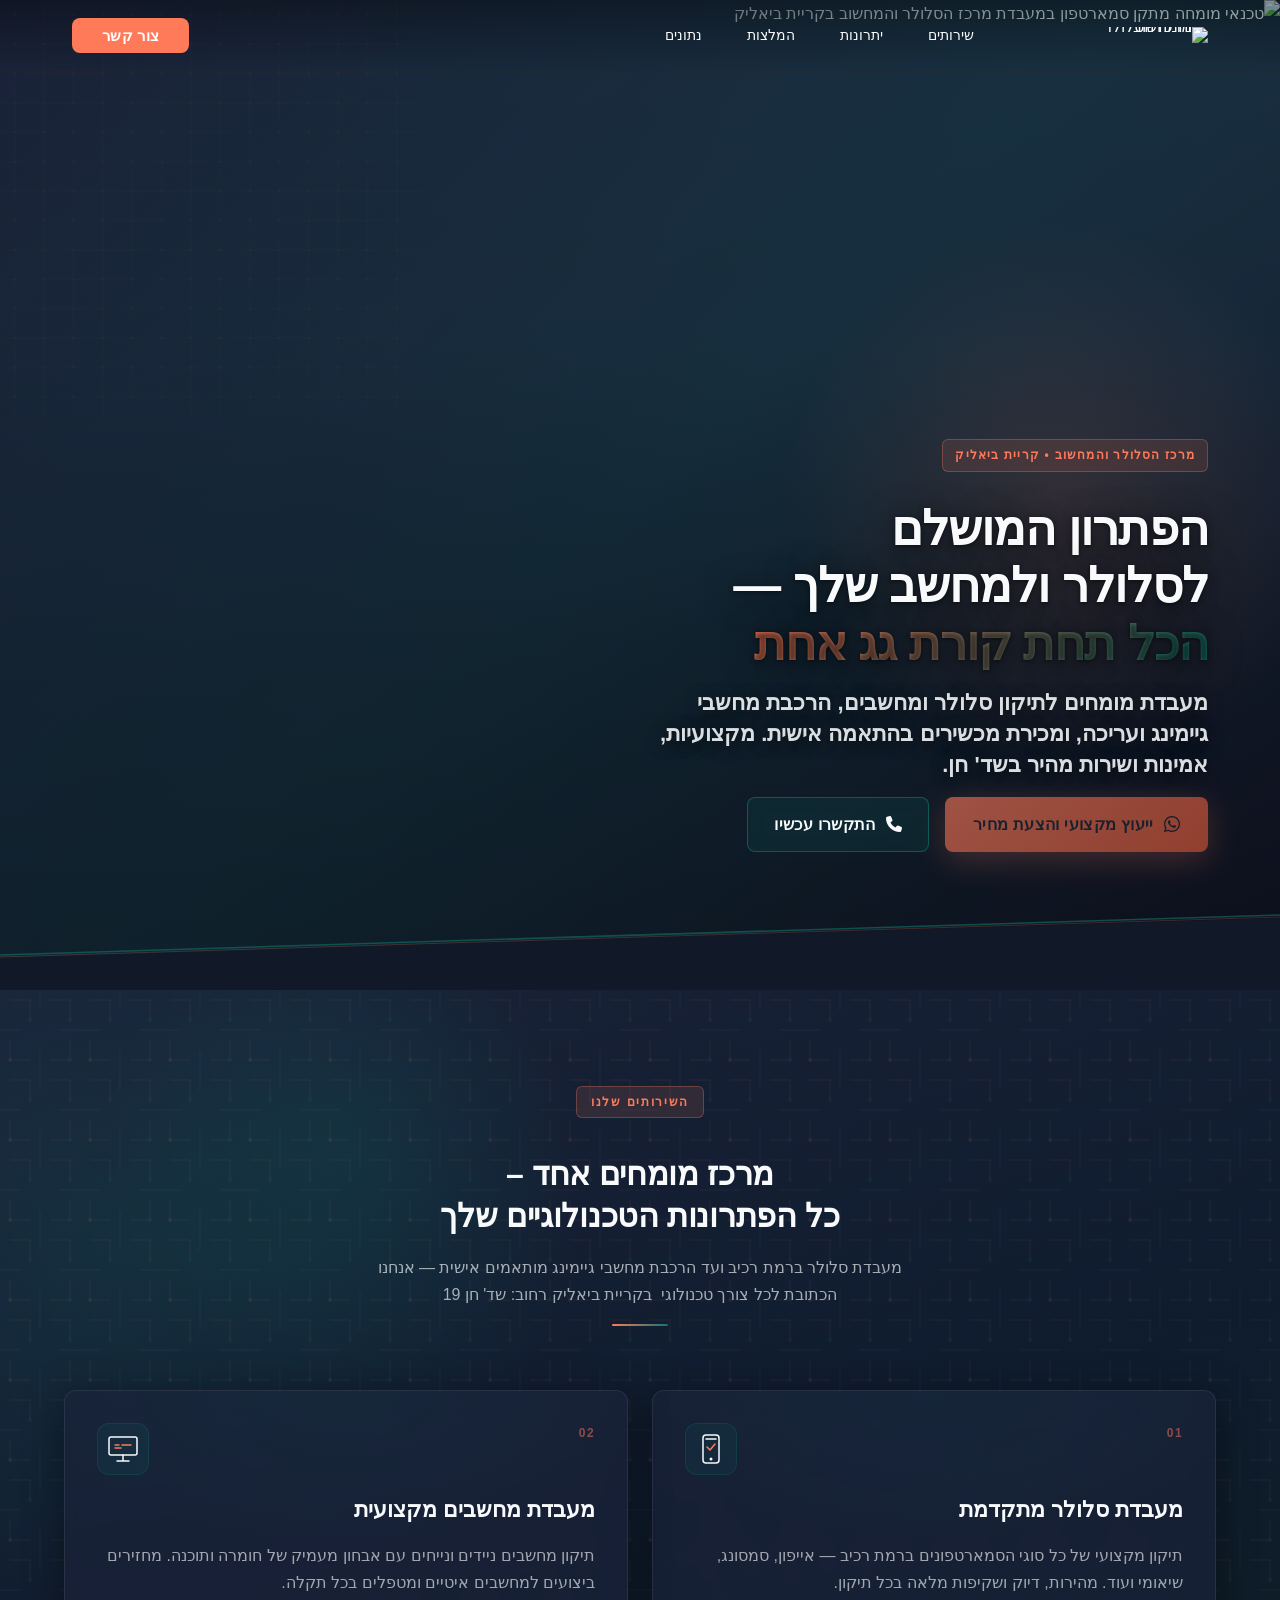
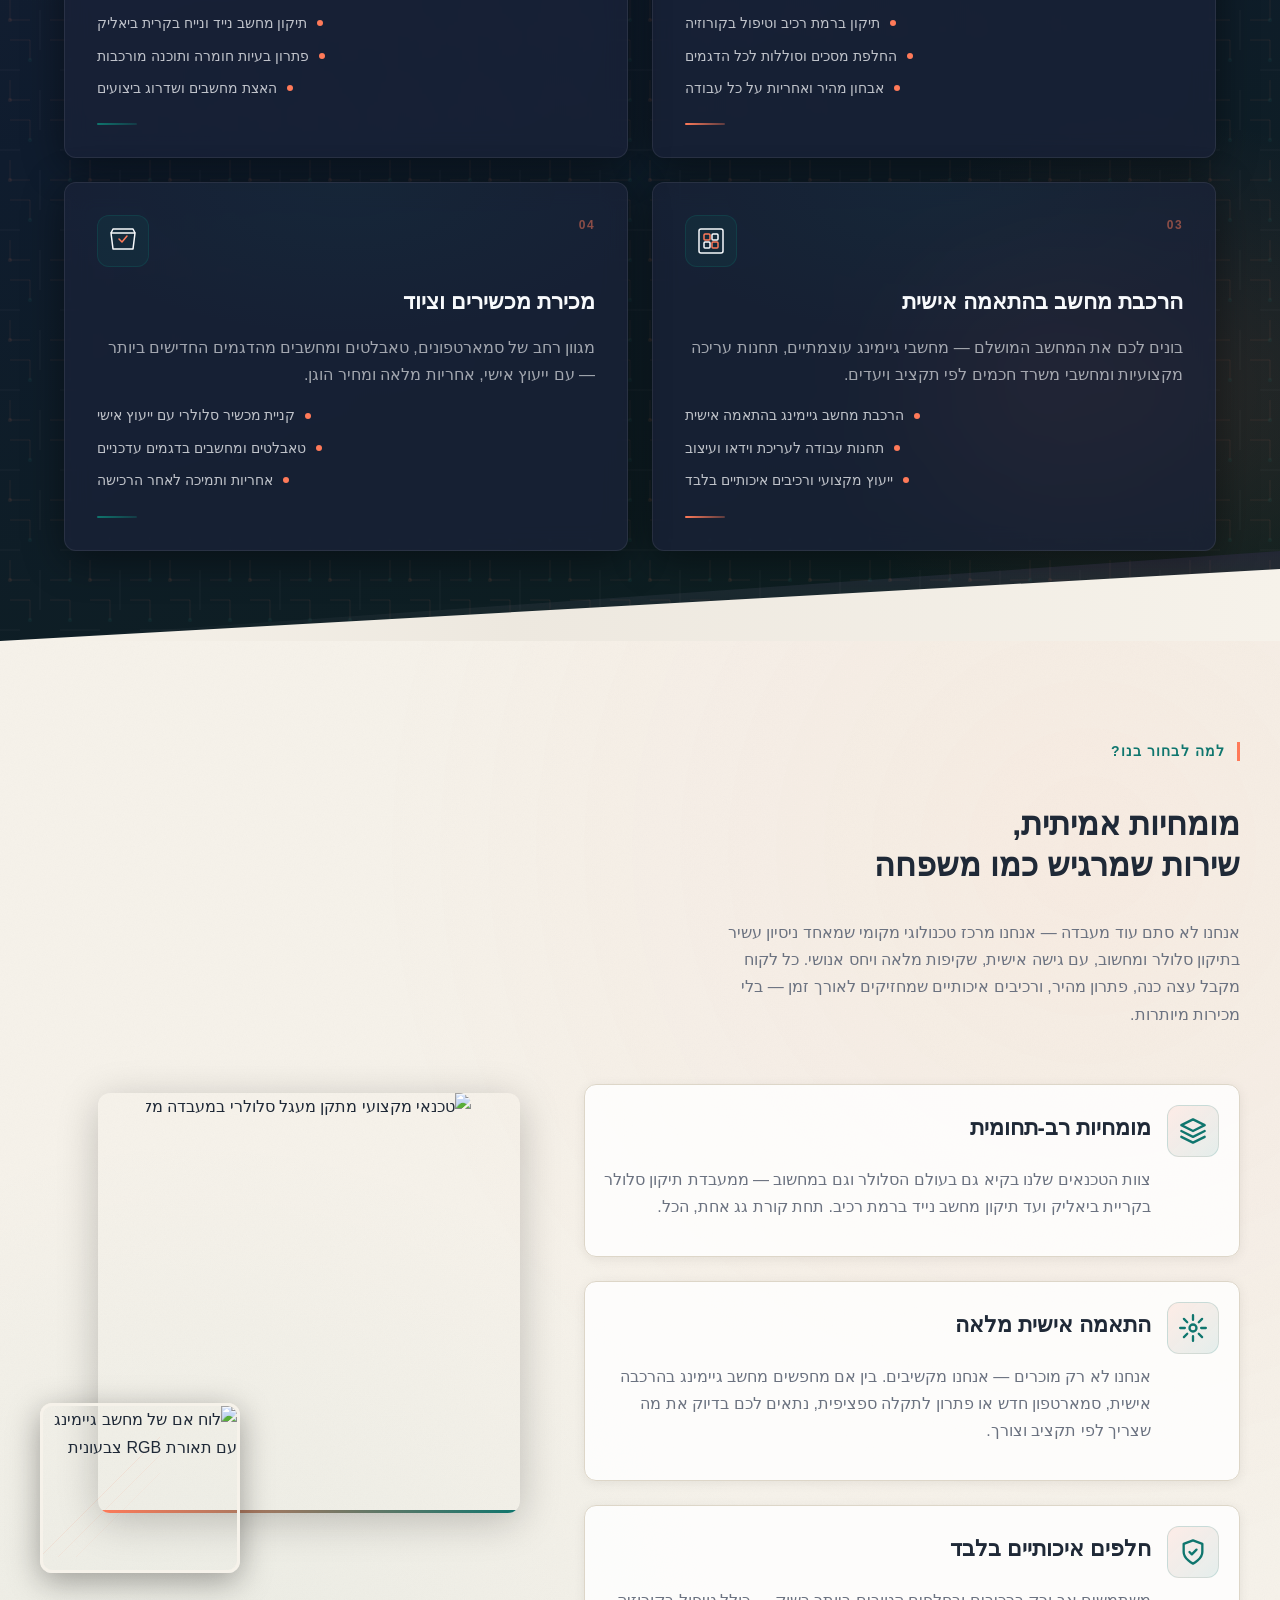
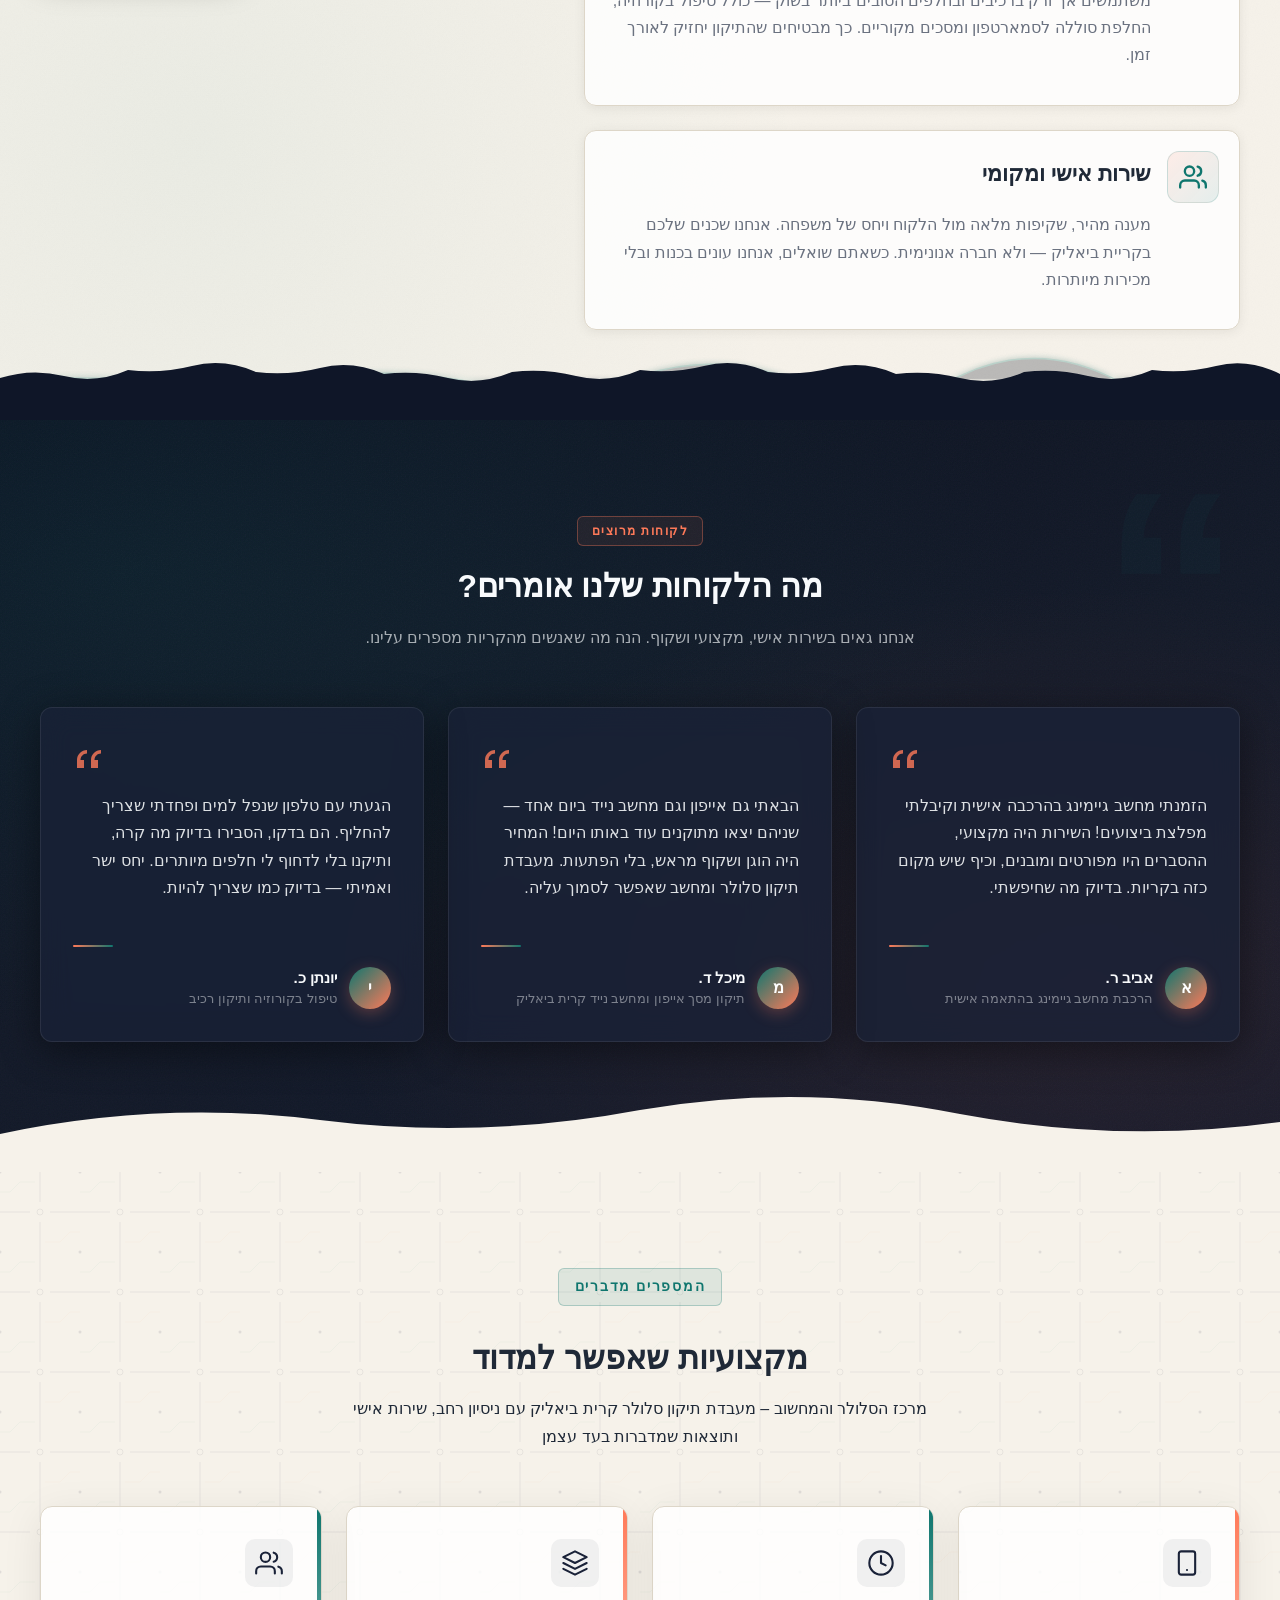
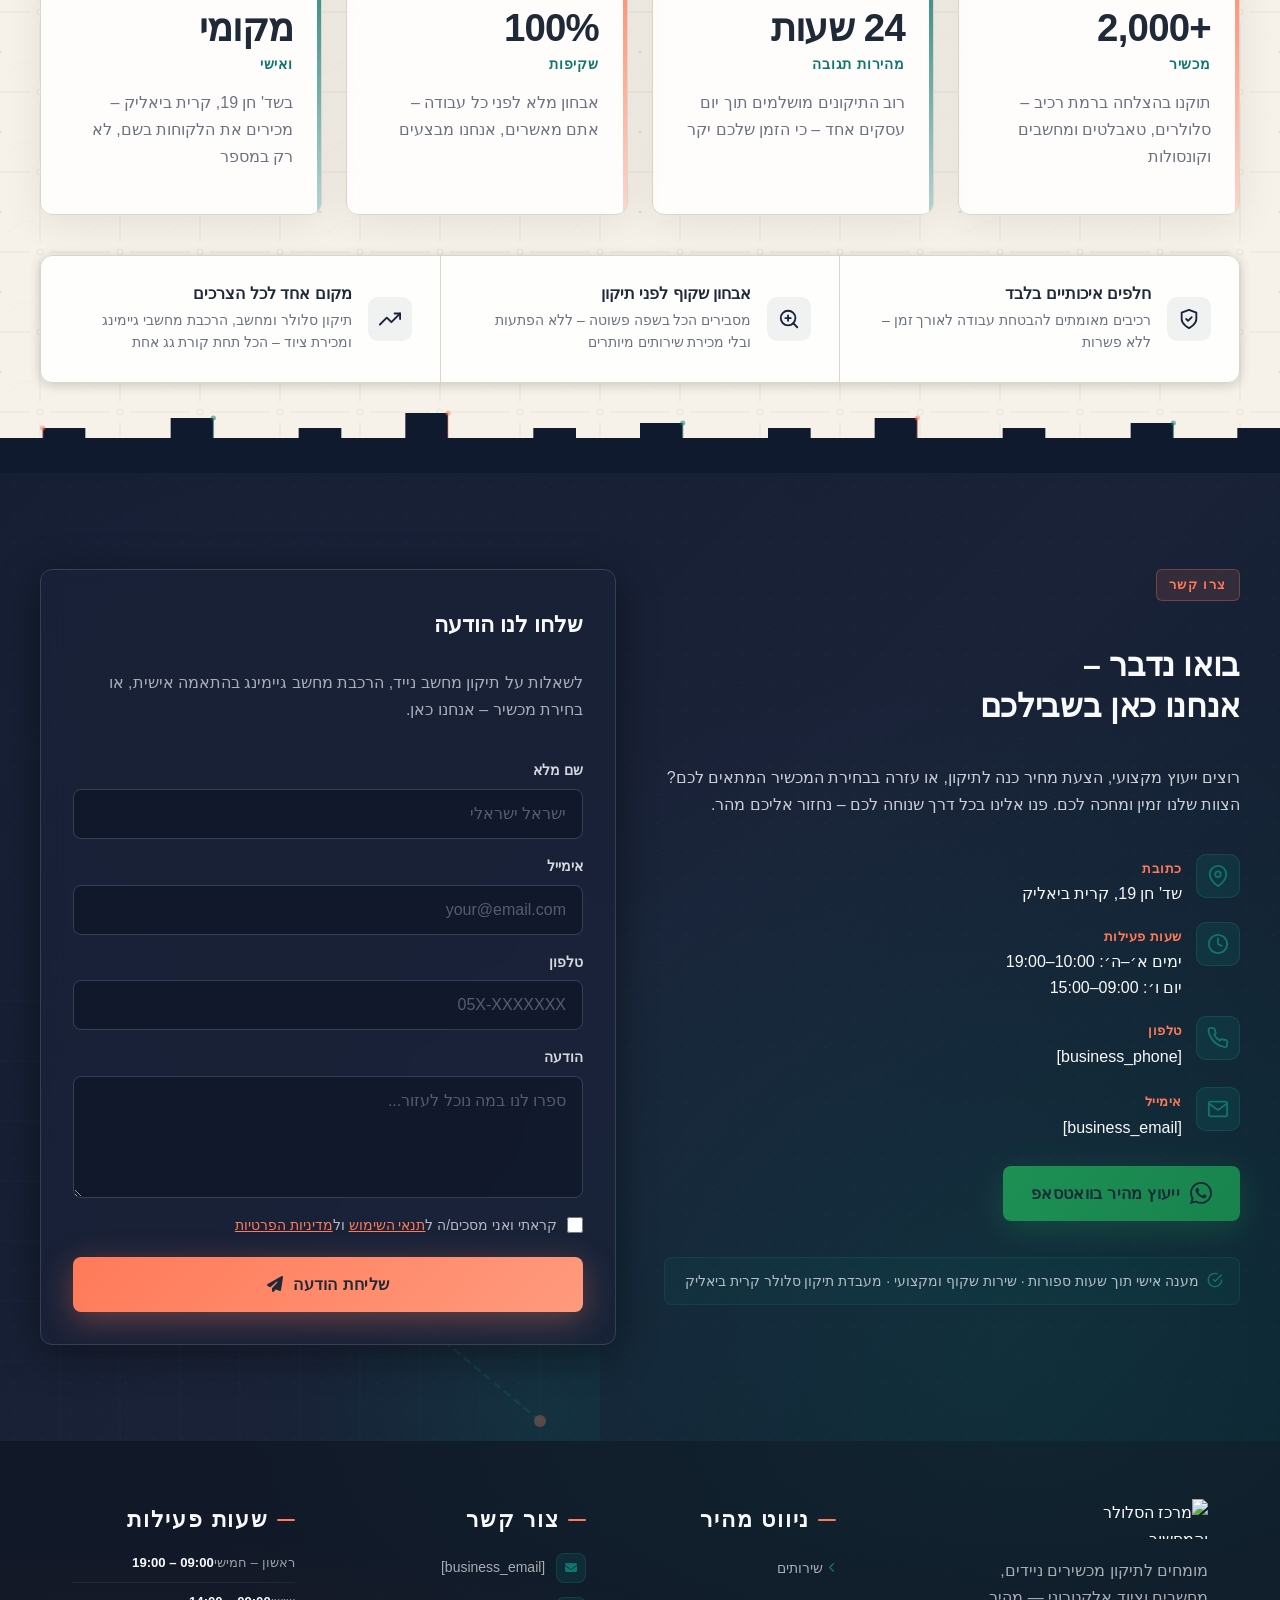
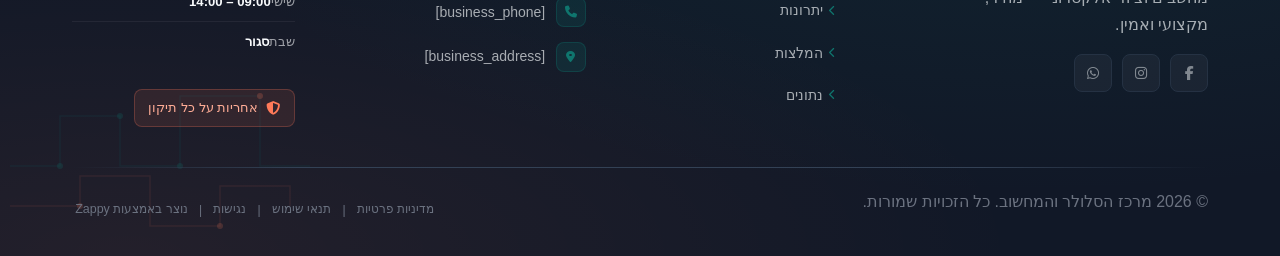
==== index.html @ 56ae2dbd "Incremental sync: 1 page(s) — text_edit" ====
<!DOCTYPE html>
<html lang="he" dir="rtl">
<head>
    <meta charset="UTF-8">
    <meta name="viewport" content="width=device-width, initial-scale=1.0">
    <meta name="robots" content="index, follow">
    <title>טיפול בקורוזיה — מרכז הסלולר והמחשוב</title>
    <meta name="description" content="A local multi-disciplinary tech service center located in Kiryat Bialik, Israel, offering expert smartphone and computer repairs down to component level, custom">
    <meta name="keywords" content="טיפול בקורוזיה, תיקון מסך אייפון קרית ביאליק, מעבדת תיקון סלולר קרית ביאליק, תיקון מחשב נייד קרית ביאליק, חומרה ותוכנה">
    
    <!-- Favicons -->
    <link rel="icon" type="image/x-icon" href="/assets/favicon.ico">
    <link rel="icon" type="image/png" sizes="16x16" href="/assets/favicon-16x16.png">
    <link rel="icon" type="image/png" sizes="32x32" href="/assets/favicon-32x32.png">
    <link rel="icon" type="image/png" sizes="48x48" href="/assets/favicon-48x48.png">
    <link rel="icon" type="image/png" sizes="192x192" href="/assets/favicon-192x192.png">
    <link rel="icon" type="image/png" sizes="512x512" href="/assets/favicon-512x512.png">
    <link rel="apple-touch-icon" href="/assets/apple-touch-icon.png">
    <!-- Zappy Analytics -->
<script>
(function() {
  'use strict';
  
  // Configuration
  var config = {
    websiteId: 'aa87834b-bf42-461b-bd72-6c7a949071a3',
    apiUrl: 'https://api.zappy5.com/api/analytics/track',
    sessionDuration: 30 * 60 * 1000, // 30 minutes
    visitorDuration: 30 * 24 * 60 * 60 * 1000, // 30 days
    trackPageViews: true,
    trackClicks: true,
    trackFormSubmissions: true
  };
  
  // Generate or retrieve persistent visitor ID (30 days)
  function getVisitorId() {
    var visitorKey = 'zappy_visitor_' + config.websiteId;
    var visitor = null;
    
    try {
      visitor = localStorage.getItem(visitorKey);
      if (visitor) {
        var visitorData = JSON.parse(visitor);
        var now = Date.now();
        
        // Check if visitor ID is still valid (30 days)
        if (now - visitorData.created < config.visitorDuration) {
          // Update last seen timestamp
          visitorData.lastSeen = now;
          localStorage.setItem(visitorKey, JSON.stringify(visitorData));
          return visitorData.id;
        }
      }
    } catch (e) {
      console.warn('Zappy Analytics: LocalStorage not available');
    }
    
    // Generate new visitor ID
    var newVisitorId = 'zv_' + Date.now() + '_' + Math.random().toString(36).substr(2, 9);
    
    try {
      localStorage.setItem(visitorKey, JSON.stringify({
        id: newVisitorId,
        created: Date.now(),
        lastSeen: Date.now()
      }));
    } catch (e) {
      // Continue without local storage
    }
    
    return newVisitorId;
  }
  
  // Generate or retrieve session ID (30 minutes)
  function getSessionId() {
    var sessionKey = 'zappy_session_' + config.websiteId;
    var session = null;
    
    try {
      session = sessionStorage.getItem(sessionKey);
      if (session) {
        var sessionData = JSON.parse(session);
        var now = Date.now();
        
        // Check if session is still valid
        if (now - sessionData.timestamp < config.sessionDuration) {
          // Update timestamp
          sessionData.timestamp = now;
          sessionStorage.setItem(sessionKey, JSON.stringify(sessionData));
          return sessionData.id;
        }
      }
    } catch (e) {
      console.warn('Zappy Analytics: SessionStorage not available');
    }
    
    // Generate new session ID
    var newSessionId = 'zs_' + Date.now() + '_' + Math.random().toString(36).substr(2, 9);
    
    try {
      sessionStorage.setItem(sessionKey, JSON.stringify({
        id: newSessionId,
        timestamp: Date.now()
      }));
    } catch (e) {
      // Continue without session storage
    }
    
    return newSessionId;
  }
  
  var visitorId = getVisitorId();
  var sessionId = getSessionId();
  
  // Track an event
  function trackEvent(eventType, data) {
    data = data || {};
    
    var eventData = {
      website_id: config.websiteId,
      event_type: eventType,
      page_path: window.location.pathname,
      referrer: document.referrer || 'direct',
      visitor_id: visitorId,
      session_id: sessionId,
      metadata: data
    };
    
    // Use sendBeacon if available (better for page unload events)
    if (navigator.sendBeacon) {
      var blob = new Blob([JSON.stringify(eventData)], { type: 'application/json' });
      navigator.sendBeacon(config.apiUrl, blob);
    } else {
      // Fallback to fetch
      fetch(config.apiUrl, {
        method: 'POST',
        headers: {
          'Content-Type': 'application/json'
        },
        body: JSON.stringify(eventData),
        keepalive: true
      }).catch(function(error) {
        console.warn('Zappy Analytics: Failed to track event', error);
      });
    }
  }
  
  // Track page view
  if (config.trackPageViews) {
    trackEvent('pageview', {
      title: document.title,
      url: window.location.href
    });
  }
  
  // Track clicks on important elements
  if (config.trackClicks) {
    document.addEventListener('click', function(e) {
      var target = e.target;
      
      // Track button clicks (counted as actions)
      if (target.tagName === 'BUTTON' || target.closest('button')) {
        var button = target.tagName === 'BUTTON' ? target : target.closest('button');
        trackEvent('click', {
          element: 'button',
          text: button.textContent.trim().substring(0, 100),
          id: button.id || null,
          class: button.className || null
        });
      }
      
      // Track link clicks (navigation - not counted as actions)
      else if (target.tagName === 'A' || target.closest('a')) {
        var link = target.tagName === 'A' ? target : target.closest('a');
        trackEvent('navigation', {
          element: 'link',
          text: link.textContent.trim().substring(0, 100),
          href: link.href,
          external: link.hostname !== window.location.hostname
        });
      }
    }, true);
  }
  
  // Track form submissions
  if (config.trackFormSubmissions) {
    document.addEventListener('submit', function(e) {
      var form = e.target;
      
      trackEvent('form_submit', {
        form_id: form.id || null,
        form_name: form.name || null,
        form_action: form.action || null,
        form_method: form.method || 'GET'
      });
    }, true);
  }
  
  // Track time on page (send on page unload)
  var pageLoadTime = Date.now();
  
  window.addEventListener('beforeunload', function() {
    var timeOnPage = Math.floor((Date.now() - pageLoadTime) / 1000); // in seconds
    
    trackEvent('page_unload', {
      time_on_page: timeOnPage,
      page_path: window.location.pathname
    });
  });
  
  // Expose tracking function globally for custom events
  window.zappyAnalytics = {
    track: trackEvent,
    getVisitorId: function() { return visitorId; },
    getSessionId: function() { return sessionId; }
  };
  
})();
</script>
<!-- End Zappy Analytics -->
    <meta property="og:title" content="טיפול בקורוזיה — מרכז הסלולר והמחשוב">
    <meta property="og:description" content="A local multi-disciplinary tech service center located in Kiryat Bialik, Israel, offering expert smartphone and computer repairs down to component level, custom">
    <meta name="twitter:card" content="summary_large_image">
    <meta name="twitter:title" content="טיפול בקורוזיה — מרכז הסלולר והמחשוב">
    <meta name="twitter:description" content="A local multi-disciplinary tech service center located in Kiryat Bialik, Israel, offering expert smartphone and computer repairs down to component level, custom">
    <meta property="og:type" content="website">
  <meta property="og:locale" content="he_IL">
  
  
  
  
  
  <link rel="stylesheet" href="https://cdnjs.cloudflare.com/ajax/libs/font-awesome/6.4.0/css/all.min.css">

    <!-- Favicons -->
    <link rel="icon" type="image/x-icon" href="/assets/favicon.ico">
    <link rel="icon" type="image/png" sizes="16x16" href="/assets/favicon-16x16.png">
    <link rel="icon" type="image/png" sizes="32x32" href="/assets/favicon-32x32.png">
    <link rel="icon" type="image/png" sizes="48x48" href="/assets/favicon-48x48.png">
    <link rel="icon" type="image/png" sizes="192x192" href="/assets/favicon-192x192.png">
    <link rel="icon" type="image/png" sizes="512x512" href="/assets/favicon-512x512.png">
    <link rel="apple-touch-icon" href="/assets/apple-touch-icon.png">
    <!-- Cookie Consent -->
    <link rel="stylesheet" href="https://cdn.jsdelivr.net/npm/vanilla-cookieconsent@3/dist/cookieconsent.css">
    <script src="https://cdn.jsdelivr.net/npm/vanilla-cookieconsent@3/dist/cookieconsent.umd.js"></script>
    <!-- Mickidum Accessibility Toolbar -->
    <script src="https://cdn.jsdelivr.net/gh/mickidum/acc_toolbar/acctoolbar/acctoolbar.min.js"></script>
    <link rel="stylesheet" href="/styles.css">

    <style id="zappy-dropdown-submenu-styles">
      /* ========== DESKTOP DROPDOWN SUBMENU STYLES ========== */
      /* Base styles for dropdown submenus - parent must be positioned */
      .nav-menu li:has(.sub-menu), nav li:has(.sub-menu), .navbar li:has(.sub-menu), #navMenu li:has(.sub-menu) { position: relative; }
      /* Submenu base - hidden by default */
      .nav-menu .sub-menu, nav .sub-menu, .navbar .sub-menu, #navMenu .sub-menu { display: block !important; position: absolute !important; top: 100%; left: 0; min-width: 220px; background: white; border-radius: 8px; box-shadow: 0 8px 25px rgba(0,0,0,0.15); padding: 8px 0; opacity: 0; visibility: hidden; transform: translateY(10px); transition: all 0.3s ease; z-index: 1000; list-style: none; pointer-events: none; }
      /* CRITICAL: Desktop hover styles to show dropdown */
      .nav-menu li:hover > .sub-menu, nav li:hover > .sub-menu, .navbar li:hover > .sub-menu, #navMenu li:hover > .sub-menu { opacity: 1 !important; visibility: visible !important; transform: translateY(0) !important; pointer-events: auto !important; }
      /* Submenu item styling */
      .sub-menu li { list-style: none; margin: 0; padding: 0; }
      .sub-menu a { display: block !important; padding: 10px 16px !important; color: var(--text-dark, #333) !important; font-weight: 500; text-decoration: none; white-space: nowrap; transition: background-color 0.2s; }
      .sub-menu .zappy-nav-child > a { padding-left: 28px !important; font-size: 0.9em !important; opacity: 0.85 !important; }
      [dir="rtl"] .sub-menu .zappy-nav-child > a, html[lang="he"] .sub-menu .zappy-nav-child > a, html[lang="ar"] .sub-menu .zappy-nav-child > a { padding-left: 10px !important; padding-right: 28px !important; }
      .sub-menu .zappy-nav-parent > a { font-weight: 600 !important; }
      .sub-menu a:hover { background-color: #f5f5f5; }
      /* RTL (Hebrew/Arabic) dropdown positioning */
      [dir="rtl"] .nav-menu .sub-menu, [dir="rtl"] nav .sub-menu, [dir="rtl"] .navbar .sub-menu, html[lang="he"] .nav-menu .sub-menu, html[lang="he"] nav .sub-menu, html[lang="he"] .navbar .sub-menu, html[lang="ar"] .nav-menu .sub-menu, html[lang="ar"] nav .sub-menu, html[lang="ar"] .navbar .sub-menu { left: auto !important; right: 0 !important; }
      /* Hide empty dropdown menus (exclude catalog sub-menus that use <a> children instead of <li>) */
      .sub-menu:empty, .sub-menu:not(:has(li:not(.zappy-hidden-menu-item))):not(:has(> a)), .sub-menu:not(:has(li)):not(:has(> a)) { display: none !important; opacity: 0 !important; visibility: hidden !important; pointer-events: none !important; }
      /* Desktop: show submenu on Menu Group hover */
      li:has(.menu-group-title):hover > .sub-menu { opacity: 1 !important; visibility: visible !important; transform: translateY(0) !important; pointer-events: auto !important; }
      /* Menu Group title styling */
      .nav-menu > li > .menu-group-title, #navMenu > li > .menu-group-title { display: inline-block; padding: 0.5rem 1rem; cursor: default; user-select: none; }
      
      /* ========== MOBILE SUBMENU STYLES ========== */
      @media (max-width: 768px) {
        .nav-menu .sub-menu, nav .sub-menu, .navbar .sub-menu, #navMenu .sub-menu { position: static !important; transform: none !important; box-shadow: none !important; background: transparent !important; max-height: 0; overflow: hidden; opacity: 0; visibility: hidden; transition: max-height 0.3s ease, opacity 0.3s ease; padding: 0 !important; border-radius: 0 !important; }
        .navbar .sub-menu.mobile-expanded, .nav-menu .sub-menu.mobile-expanded, #navMenu .sub-menu.mobile-expanded { max-height: none !important; overflow-y: visible !important; opacity: 1 !important; visibility: visible !important; padding: 8px 0 8px 16px !important; }
        [dir="rtl"] .sub-menu.mobile-expanded, html[lang="he"] .sub-menu.mobile-expanded { padding: 8px 16px 8px 0 !important; }
        /* Disable hover behavior on mobile */
        .nav-menu li:hover > .sub-menu, nav li:hover > .sub-menu, .navbar li:hover > .sub-menu, #navMenu li:hover > .sub-menu { opacity: 0; visibility: hidden; pointer-events: none; }
        .nav-menu li > .sub-menu.mobile-expanded, nav li > .sub-menu.mobile-expanded, .navbar li > .sub-menu.mobile-expanded, #navMenu li > .sub-menu.mobile-expanded { opacity: 1 !important; visibility: visible !important; pointer-events: auto !important; }
        .nav-menu li:has(.sub-menu), nav li:has(.sub-menu), .navbar li:has(.sub-menu), #navMenu li:has(.sub-menu) { display: flex !important; flex-wrap: wrap !important; align-items: center !important; position: relative !important; min-height: 44px !important; }
        .nav-menu li:has(.sub-menu) > a, nav li:has(.sub-menu) > a, .navbar li:has(.sub-menu) > a, #navMenu li:has(.sub-menu) > a { flex: 1 !important; min-width: 0 !important; }
        .nav-menu li:has(.sub-menu) > .menu-group-title, nav li:has(.sub-menu) > .menu-group-title, .navbar li:has(.sub-menu) > .menu-group-title, #navMenu li:has(.sub-menu) > .menu-group-title { flex: 1 !important; min-width: 0 !important; padding: 0 !important; line-height: inherit !important; }
        .nav-menu li:has(.sub-menu) > .sub-menu, nav li:has(.sub-menu) > .sub-menu, .navbar li:has(.sub-menu) > .sub-menu, #navMenu li:has(.sub-menu) > .sub-menu { flex-basis: 100% !important; width: 100% !important; }
        .nav-menu li:has(.sub-menu) > a [class*="chevron"], .nav-menu li:has(.sub-menu) > a [class*="arrow"], .nav-menu li:has(.sub-menu) > a .fa-chevron-down, .nav-menu li:has(.sub-menu) > a .fa-angle-down, nav li:has(.sub-menu) > a [class*="chevron"], nav li:has(.sub-menu) > a [class*="arrow"], #navMenu li:has(.sub-menu) > a [class*="chevron"], #navMenu li:has(.sub-menu) > a [class*="arrow"] { display: none !important; visibility: hidden !important; }
        .mobile-submenu-toggle { display: flex !important; align-items: center !important; justify-content: center !important; width: 44px !important; height: auto !important; background: transparent !important; border: none !important; cursor: pointer !important; color: var(--text-light) !important; position: static !important; flex-shrink: 0 !important; align-self: stretch !important; z-index: 2 !important; padding: 0 !important; margin: 0 !important; }
        .mobile-submenu-toggle::after { content: '' !important; width: 0 !important; height: 0 !important; border-left: 6px solid transparent !important; border-right: 6px solid transparent !important; border-top: 7px solid currentColor !important; transition: transform 0.3s ease !important; }
        .mobile-submenu-toggle.expanded::after { transform: rotate(180deg) !important; }
        .sub-menu a { padding: 10px 0 !important; display: block !important; color: var(--text-light) !important; white-space: normal !important; }
        .sub-menu .zappy-nav-child > a { padding-left: 28px !important; font-size: 0.9em !important; opacity: 0.85 !important; }
        [dir="rtl"] .sub-menu .zappy-nav-child > a, html[lang="he"] .sub-menu .zappy-nav-child > a, html[lang="ar"] .sub-menu .zappy-nav-child > a { padding-left: 0 !important; padding-right: 28px !important; }
        .sub-menu .zappy-nav-parent > a { font-weight: 600 !important; }
        .nav-menu.active, #navMenu.active { max-width: 100vw !important; overflow-x: hidden !important; box-sizing: border-box !important; }
        .navbar .sub-menu li a, nav.navbar .sub-menu li a, .zappy-products-dropdown .sub-menu a { color: var(--text-light) !important; }
      }
      @media (min-width: 769px) { .mobile-submenu-toggle { display: none !important; } }
    </style>

    <style id="zappy-widget-visibility">
      #mic-access-tool-general-button, .mic-access-tool-general-button,
      #mic-init-access-tool .mic-access-tool-general-button, #mic-init-access-tool #mic-access-tool-general-button,
      ._access-icon, #mic-access-tool-box, .mic-access-tool-box,
      #mic-init-access-tool #mic-access-tool-box, div[id*="mic-access-tool-box"], ._access-menu {
        display: none !important; visibility: hidden !important; opacity: 0 !important; pointer-events: none !important;
      }
    </style>
</head>
<body>

  <nav class="navbar" dir="rtl">
  <button class="mobile-toggle" id="mobileToggle" aria-label="Menu">
    <svg class="hamburger-icon" width="24" height="24" viewBox="0 0 24 24" fill="none">
      <path d="M3 12h18M3 6h18M3 18h18" stroke="currentColor" stroke-width="2" stroke-linecap="round"></path>
    </svg>
    <svg class="close-icon" width="24" height="24" viewBox="0 0 24 24" fill="none" style="display: none;">
      <path d="M18 6L6 18M6 6l12 12" stroke="currentColor" stroke-width="2" stroke-linecap="round"></path>
    </svg>
  </button>

  <button class="phone-header-btn" data-phone="050-0000000" aria-label="Call">
    <svg width="20" height="20" viewBox="0 0 24 24" fill="currentColor">
      <path d="M22 16.92v3a2 2 0 0 1-2.18 2 19.79 19.79 0 0 1-8.63-3.07 19.5 19.5 0 0 1-6-6 19.79 19.79 0 0 1-3.07-8.67A2 2 0 0 1 4.11 2h3a2 2 0 0 1 2 1.72 12.84 12.84 0 0 0 .7 2.81 2 2 0 0 1-.45 2.11L8.09 9.91a16 16 0 0 0 6 6l1.27-1.27a2 2 0 0 1 2.11-.45 12.84 12.84 0 0 0 2.81.7A2 2 0 0 1 22 16.92z"></path>
    </svg>
  </button>

  <div class="nav-container">
    <div class="nav-right-group"><div class="nav-brand">
      <a href="/" class="logo-link">
        <img src="/assets/logo.webp" alt="מרכז הסלולר והמחשוב" class="logo">
      </a>
    </div><ul class="nav-menu" id="navMenu"><li><a href="#services">שירותים</a></li><li><a href="#benefits">יתרונות</a></li><li><a href="#testimonials">המלצות</a></li><li><a href="#stats">נתונים</a></li></ul></div>

    

    <div class="nav-cta-container">
      <a href="#contact" class="nav-cta-btn">צור קשר</a>
    </div>
  </div>
</nav>
<script>

// Navbar Mobile Menu Toggle and Contrast Fix
(function() {
  // Use 'load' event instead of 'DOMContentLoaded' to ensure we run AFTER all other scripts
  window.addEventListener('load', function() {
    
    // FIX MOBILE BUTTON CONTRAST
    // Detect navbar background color and apply contrasting color to mobile buttons
    const navbar = document.querySelector('.navbar, nav, header');
    if (!navbar) {
      console.log('[Navbar] Navbar element not found');
      return;
    }
    
    // DECLARE VARIABLES EARLY to avoid Temporal Dead Zone errors
    // These are used in multiple places below
    let mobileToggle = document.getElementById('mobileToggle') ||
                       document.querySelector('.mobile-toggle') ||
                       document.querySelector('.hamburger') ||
                       document.querySelector('.hamburger-menu') ||
                       document.querySelector('.menu-toggle') ||
                       document.querySelector('.burger-menu') ||
                       document.querySelector('[aria-label="Menu"]') ||
                       document.querySelector('[aria-label="תפריט"]');
    
    const phoneBtn = document.querySelector('.phone-header-btn');
    
    const computedStyle = window.getComputedStyle(navbar);
    let bgColor = computedStyle.backgroundColor;
    
    console.log('[Navbar] Initial navbar background:', bgColor);
    
    // Check if background is transparent or rgba with 0 alpha
    const isTransparent = bgColor === 'transparent' || 
                         bgColor === 'rgba(0, 0, 0, 0)' ||
                         (bgColor.startsWith('rgba') && bgColor.includes(', 0)'));
    
    if (isTransparent) {
      // Check for background-image or gradient
      const bgImage = computedStyle.backgroundImage;
      if (bgImage && bgImage !== 'none') {
        console.log('[Navbar] Navbar has background image/gradient, using dark text');
        bgColor = 'rgb(240, 240, 240)'; // Assume light background
      } else {
        // Transparent navbar - check body background
        const bodyBg = window.getComputedStyle(document.body).backgroundColor;
        console.log('[Navbar] Navbar transparent, using body background:', bodyBg);
        bgColor = bodyBg;
      }
    }
    
    // Calculate luminance to determine if background is light or dark
    const rgb = bgColor.match(/\d+/g);
    if (rgb && rgb.length >= 3) {
      const r = parseInt(rgb[0]);
      const g = parseInt(rgb[1]);
      const b = parseInt(rgb[2]);
      const luminance = (0.299 * r + 0.587 * g + 0.114 * b) / 255;
      
      // Mobile button colors are set by Claude's AI-generated CSS (same as .nav-menu a)
      // No dynamic color overrides needed - colors come from the generated navbar CSS
      console.log('[Navbar] Mobile button colors preserved from Claude CSS (luminance:', luminance.toFixed(2) + ')');
      
      // FIX ICON SIZES - Ensure SVGs are properly sized and visible
      // INJECT CRITICAL CSS TO OVERRIDE ANY CONFLICTING RULES
      const criticalCSS = document.createElement('style');
      criticalCSS.id = 'zappy-mobile-nav-fix';
      const htmlLang = document.documentElement.lang || 'en';
      const htmlDir = document.documentElement.dir || 'ltr';
      // Check both dir attribute AND lang for RTL detection
      // dir="rtl" is the most reliable indicator
      const isRTL = htmlDir === 'rtl' || htmlLang === 'he' || htmlLang === 'ar';
      
      criticalCSS.textContent = `
        /* Hide mobile buttons on desktop, show only on mobile */
        @media (min-width: 769px) {
          .mobile-toggle,
          .phone-header-btn {
            display: none !important;
          }
        }
        
        /* Show and position mobile buttons correctly on mobile */
        @media (max-width: 768px) {
          .mobile-toggle,
          .phone-header-btn {
            position: absolute !important;
            top: 50% !important;
            transform: translateY(-50%) !important;
            z-index: 1001 !important;
            display: flex !important;
            align-items: center !important;
            justify-content: center !important;
            width: 36px !important;
            height: 36px !important;
            border-radius: 50% !important;
            border: none !important;
            cursor: pointer !important;
            padding: 6px !important;
            background: none !important;
            color: var(--nav-text, var(--text-light)) !important;
          }
          
          /* LTR positioning (default): hamburger LEFT, phone RIGHT */
          html:not([dir="rtl"]):not([lang="he"]):not([lang="ar"]) .mobile-toggle,
          html[dir="ltr"] .mobile-toggle {
            left: 12px !important;
            right: auto !important;
          }
          html:not([dir="rtl"]):not([lang="he"]):not([lang="ar"]) .phone-header-btn,
          html[dir="ltr"] .phone-header-btn {
            right: 12px !important;
            left: auto !important;
          }
          
          /* RTL positioning: hamburger RIGHT, phone LEFT */
          html[dir="rtl"] .mobile-toggle,
          html[lang="he"] .mobile-toggle,
          html[lang="ar"] .mobile-toggle {
            right: 12px !important;
            left: auto !important;
          }
          html[dir="rtl"] .phone-header-btn,
          html[lang="he"] .phone-header-btn,
          html[lang="ar"] .phone-header-btn {
            left: 12px !important;
            right: auto !important;
          }
          
          /* CRITICAL: Ensure nav-container has min-height on mobile */
          /* All children are positioned absolutely/fixed on mobile, so height:auto collapses to 0 */
          .nav-container {
            min-height: 70px !important;
            position: relative !important;
          }
          
          /* Ensure SVG icons are properly sized and inherit color */
          .mobile-toggle svg,
          .phone-header-btn svg {
            width: 24px !important;
            height: 24px !important;
            /* Don't force display - let JavaScript control hamburger/close toggle */
          }
          
          /* Reset nav-cta-container on mobile - remove desktop box-shadow/padding */
          /* that creates a visible ghost box when CTA button is hidden */
          .nav-cta-container {
            box-shadow: none !important;
            padding: 0 !important;
          }
          
          /* Hide nav-cta-container entirely on mobile when there's no lang-switcher */
          /* (only the CTA button is inside, and it's hidden on mobile) */
          .nav-cta-container:not(:has(.lang-switcher)) {
            display: none !important;
          }
          
          /* CRITICAL: Prevent hero image fade gradient from bleeding over headline text */
          /* The .image-fade-gradient has bottom: -30px (extends below parent) */
          /* On mobile stacked layout, this overlaps the h1 text below the image */
          .hero-image-column {
            overflow: hidden !important;
          }
          .image-fade-gradient {
            bottom: 0 !important;
          }
          
          /* Hide desktop language switcher on mobile - hamburger menu handles it */
          /* High specificity to override stored CSS */
          .lang-switcher,
          .nav-cta-container .lang-switcher,
          .nav-container .lang-switcher,
          .navbar .lang-switcher,
          .navbar .nav-cta-container .lang-switcher {
            display: none !important;
          }
        }
      `;
      
      // Remove existing fix if present and inject new one
      const existing = document.getElementById('zappy-mobile-nav-fix');
      if (existing) existing.remove();
      document.head.appendChild(criticalCSS);
      
      console.log('[Navbar] Critical CSS injected for mobile nav positioning');
      
      // ONLY apply inline positioning styles on mobile viewport
      // On desktop, the CSS handles hiding these buttons with display: none
      // Inline styles were breaking desktop layout by overriding CSS
      const isMobileViewport = window.innerWidth <= 768;
      
      if (mobileToggle) {
        // Icon sizing applies to all viewports for consistency
        const hamburgerIcon = mobileToggle.querySelector('.hamburger-icon');
        const closeIcon = mobileToggle.querySelector('.close-icon');
        
        if (hamburgerIcon) {
          hamburgerIcon.style.setProperty('width', '24px', 'important');
          hamburgerIcon.style.setProperty('height', '24px', 'important');
          hamburgerIcon.style.setProperty('display', 'block', 'important'); // Show hamburger by default
        }
        if (closeIcon) {
          closeIcon.style.setProperty('width', '24px', 'important');
          closeIcon.style.setProperty('height', '24px', 'important');
          closeIcon.style.setProperty('display', 'none', 'important'); // Hide close icon by default
        }
        
        // ONLY set positioning inline styles on mobile
        if (isMobileViewport) {
          mobileToggle.style.setProperty('position', 'absolute', 'important');
          mobileToggle.style.setProperty('top', '50%', 'important');
          mobileToggle.style.setProperty('transform', 'translateY(-50%)', 'important');
          mobileToggle.style.setProperty('z-index', '1001', 'important');
          
          // Clear any inline left/right so CSS can take over based on html[dir]
          mobileToggle.style.removeProperty('left');
          mobileToggle.style.removeProperty('right');
          
          console.log('[Navbar] Mobile toggle positioning applied (mobile viewport)');
        } else {
          // On desktop, clear any positioning styles to let CSS handle it
          mobileToggle.style.removeProperty('position');
          mobileToggle.style.removeProperty('top');
          mobileToggle.style.removeProperty('transform');
          mobileToggle.style.removeProperty('z-index');
          mobileToggle.style.removeProperty('left');
          mobileToggle.style.removeProperty('right');
          console.log('[Navbar] Desktop viewport - cleared mobile toggle inline positioning');
        }
      }
      
      if (phoneBtn) {
        // Icon sizing applies to all viewports
        const phoneIcon = phoneBtn.querySelector('svg');
        if (phoneIcon) {
          phoneIcon.style.width = '24px';
          phoneIcon.style.height = '24px';
          phoneIcon.setAttribute('width', '24');
          phoneIcon.setAttribute('height', '24');
        }
        
        // ONLY set positioning inline styles on mobile
        if (isMobileViewport) {
          phoneBtn.style.setProperty('position', 'absolute', 'important');
          phoneBtn.style.setProperty('top', '50%', 'important');
          phoneBtn.style.setProperty('transform', 'translateY(-50%)', 'important');
          phoneBtn.style.setProperty('z-index', '1001', 'important');
          
          // Clear any inline left/right so CSS can take over based on html[dir]
          phoneBtn.style.removeProperty('left');
          phoneBtn.style.removeProperty('right');
          
          console.log('[Navbar] Phone button positioning applied (mobile viewport)');
        } else {
          // On desktop, clear any positioning styles to let CSS handle it
          phoneBtn.style.removeProperty('position');
          phoneBtn.style.removeProperty('top');
          phoneBtn.style.removeProperty('transform');
          phoneBtn.style.removeProperty('z-index');
          phoneBtn.style.removeProperty('left');
          phoneBtn.style.removeProperty('right');
          console.log('[Navbar] Desktop viewport - cleared phone button inline positioning');
        }
      }
    } else {
      console.log('[Navbar] Could not parse background color:', bgColor);
    }
    
    // MOBILE MENU TOGGLE
    // Re-query in case DOM changed (mobileToggle already declared at top of function)
    mobileToggle = document.getElementById('mobileToggle') ||
                   document.querySelector('.mobile-toggle') ||
                   document.querySelector('.hamburger') ||
                   document.querySelector('.hamburger-menu') ||
                   document.querySelector('.menu-toggle') ||
                   document.querySelector('.burger-menu') ||
                   document.querySelector('[aria-label="Menu"]') ||
                   document.querySelector('[aria-label="תפריט"]');
    
    // EXPANDED SEARCH: Find nav menu by ID or class
    const navMenu = document.getElementById('navMenu') ||
                  document.querySelector('.nav-menu') ||
                  document.querySelector('.nav-links') ||
                  document.querySelector('nav ul:not(.submenu)');
    
    if (!mobileToggle || !navMenu) {
      console.log('[Navbar] Mobile toggle or menu not found:', { toggle: !!mobileToggle, menu: !!navMenu });
      return;
    }
    
    // Ensure navMenu has ID for CSS targeting
    if (!navMenu.id) {
      navMenu.id = 'navMenu';
    }
    
    console.log('[Navbar] Initializing mobile menu...');
    
    // Remove any existing event listeners by cloning the button
    const newToggle = mobileToggle.cloneNode(true);
    mobileToggle.parentNode.replaceChild(newToggle, mobileToggle);
    
    // Toggle menu on button click - use newToggle now
    newToggle.addEventListener('click', function(e) {
      e.preventDefault();
      e.stopPropagation();
      
      const hamburgerIcon = this.querySelector('.hamburger-icon');
      const closeIcon = this.querySelector('.close-icon');
      const isActive = navMenu.classList.contains('active');
      
      if (isActive) {
        // Close menu
        navMenu.classList.remove('active');
        if (hamburgerIcon) hamburgerIcon.style.setProperty('display', 'block', 'important');
        if (closeIcon) closeIcon.style.setProperty('display', 'none', 'important');
        document.body.style.overflow = '';
        console.log('[Navbar] Menu closed');
      } else {
        // Open menu
        navMenu.classList.add('active');
        if (hamburgerIcon) hamburgerIcon.style.setProperty('display', 'none', 'important');
        if (closeIcon) closeIcon.style.setProperty('display', 'block', 'important');
        document.body.style.overflow = 'hidden';
        console.log('[Navbar] Menu opened');
      }
    });
    
    // Close menu when clicking nav links (but NOT dropdown toggles)
    const navLinks = navMenu.querySelectorAll('a');
    navLinks.forEach(function(link) {
      link.addEventListener('click', function() {
        // Don't close if it's a dropdown child (unless it's a real navigation link)
        if (this.getAttribute('href') === '#') return;
        
        const hamburgerIcon = newToggle.querySelector('.hamburger-icon');
        const closeIcon = newToggle.querySelector('.close-icon');
        
        navMenu.classList.remove('active');
        if (hamburgerIcon) hamburgerIcon.style.setProperty('display', 'block', 'important');
        if (closeIcon) closeIcon.style.setProperty('display', 'none', 'important');
        document.body.style.overflow = '';
        console.log('[Navbar] Menu closed (link clicked)');
      });
    });
    
    // DROPDOWN MENU TOGGLE (for mobile and touch devices)
    var dropdownToggles = navMenu.querySelectorAll('.dropdown-toggle');
    dropdownToggles.forEach(function(toggle) {
      toggle.addEventListener('click', function(e) {
        e.preventDefault();
        e.stopPropagation();
        var parent = this.closest('.nav-dropdown');
        if (!parent) return;
        
        // Close other open dropdowns at the same level
        var siblings = parent.parentNode.querySelectorAll('.nav-dropdown.open');
        siblings.forEach(function(sib) {
          if (sib !== parent) sib.classList.remove('open');
        });
        
        parent.classList.toggle('open');
        console.log('[Navbar] Dropdown toggled:', parent.classList.contains('open') ? 'open' : 'closed');
      });
    });
    
    // Close dropdowns when clicking outside
    document.addEventListener('click', function(e) {
      if (!e.target.closest('.nav-dropdown')) {
        var openDropdowns = document.querySelectorAll('.nav-dropdown.open');
        openDropdowns.forEach(function(dd) { dd.classList.remove('open'); });
      }
    });
    
    console.log('[Navbar] Dropdown handlers initialized for ' + dropdownToggles.length + ' dropdowns');
    
    // Phone button functionality (phoneBtn already declared at top of function)
    if (phoneBtn) {
      phoneBtn.addEventListener('click', function() {
        // Get phone number from placeholder in page or use default
        const phoneLinks = document.querySelectorAll('a[href^="tel:"]');
        const phoneNumber = phoneLinks.length > 0 
          ? phoneLinks[0].getAttribute('href').replace('tel:', '')
          : '[business_phone]';
        
        window.location.href = 'tel:' + phoneNumber;
        console.log('[Navbar] Phone button clicked');
      });
    }
    
    console.log('[Navbar] Mobile menu initialized successfully');
    
    // === WHATSAPP BUTTON VISIBILITY FIX ===
    // Ensure WhatsApp floating button is hidden on desktop and visible on mobile
    // IMPORTANT: Only target the floating button by its class, NOT generic wa.me links
    const handleWhatsAppVisibility = function() {
      const whatsappBtn = document.querySelector('.whatsapp-float');
      if (whatsappBtn) {
        const isDesktop = window.innerWidth >= 769;
        if (isDesktop) {
          whatsappBtn.style.setProperty('display', 'none', 'important');
          whatsappBtn.style.setProperty('visibility', 'hidden', 'important');
          whatsappBtn.style.setProperty('opacity', '0', 'important');
          whatsappBtn.style.setProperty('pointer-events', 'none', 'important');
          console.log('[WhatsApp] Button hidden on desktop');
        } else {
          whatsappBtn.style.removeProperty('display');
          whatsappBtn.style.removeProperty('visibility');
          whatsappBtn.style.removeProperty('opacity');
          whatsappBtn.style.removeProperty('pointer-events');
          console.log('[WhatsApp] Button visible on mobile');
        }
      }
    };
    
    // Run on load
    handleWhatsAppVisibility();
    
    // Run on resize with debouncing
    let resizeTimer;
    window.addEventListener('resize', function() {
      clearTimeout(resizeTimer);
      resizeTimer = setTimeout(handleWhatsAppVisibility, 100);
    });
  });
})();

</script>
  
  <main>
    <section class="index-hero-section" data-layout-spec="בית-hero" dir="rtl" data-hero-type="fullscreen-scrim">
  <!-- Background Image -->
  <div class="index-hero-bg">
    <img data-hero-bg="true" data-placeholder="index-hero-image-1" data-context="A cinematic, atmospheric photo of a local Israeli tech service center workbench in Kiryat Bialik. Close-up of a skilled technician" s="" hands="" repairing="" a="" smartphone="" motherboard="" with="" precision="" tools,="" soldering="" iron="" nearby,="" disassembled="" laptop="" partially="" visible="" in="" the="" background,="" warm="" workshop="" lighting,="" led="" strips,="" component="" trays,="" monitor="" showing="" diagnostics.="" realistic,="" human,="" skilled="" —="" not="" corporate.="" deep="" navy="" and="" teal="" ambient="" lighting="" highlights.="" professional="" yet="" personal="" atmosphere.'="" width="1200" height="700" src="/assets/site-index-hero-image-1.webp" alt="טכנאי מומחה מתקן סמארטפון במעבדת מרכז הסלולר והמחשוב בקריית ביאליק" class="index-hero-img">
  </div>

  <!-- Scrim Overlay -->
  <div class="index-hero-scrim" aria-hidden="true"></div>

  <!-- Decorative: Orange glow blob -->
  <div class="index-hero-glow-blob" aria-hidden="true"></div>

  <!-- Decorative: Circuit grid overlay (top-right) -->
  <svg class="index-hero-circuit-grid" aria-hidden="true" data-no-icon-edit="true" viewBox="0 0 400 400" xmlns="http://www.w3.org/2000/svg" preserveAspectRatio="xMaxYMin slice">
    <defs>
      <pattern id="circuit-dots" x="0" y="0" width="28" height="28" patternUnits="userSpaceOnUse">
        <circle cx="14" cy="14" r="1.2" fill="#FF7A59"></circle>
        <line x1="14" y1="0" x2="14" y2="28" stroke="#FF7A59" stroke-width="0.4"></line>
        <line x1="0" y1="14" x2="28" y2="14" stroke="#FF7A59" stroke-width="0.4"></line>
      </pattern>
    </defs>
    <rect width="400" height="400" fill="url(#circuit-dots)"></rect>
  </svg>

  <!-- Hero Content -->
  <div class="index-hero-content-wrapper">
    <div class="index-hero-content">
      <!-- Eyebrow -->
      <span class="index-hero-eyebrow">מרכז הסלולר והמחשוב • קריית ביאליק</span>

      <!-- H1 -->
      <h1 class="index-hero-title">הפתרון המושלם<br>לסלולר ולמחשב שלך —<br><span class="index-hero-title-accent">הכל תחת קורת גג אחת</span></h1>

      <!-- Supporting subtitle -->
      <h3 class="index-hero-subtitle">מעבדת מומחים לתיקון סלולר ומחשבים, הרכבת מחשבי גיימינג ועריכה, ומכירת מכשירים בהתאמה אישית. מקצועיות, אמינות ושירות מהיר בשד' חן.</h3>

      <!-- CTAs -->
      <div class="index-hero-ctas">
        <a href="https://wa.me/[whatsapp_handle]" class="index-hero-btn-primary" target="_blank" rel="noopener">
          <i class="fab fa-whatsapp" aria-hidden="true"></i>
          ייעוץ מקצועי והצעת מחיר
        </a>
        <a href="tel:[business_phone]" class="index-hero-btn-secondary">
          <i class="fas fa-phone" aria-hidden="true"></i>
          התקשרו עכשיו
        </a>
      </div>
    </div>
  </div>

  <!-- Bottom Diagonal Divider -->
  <div class="index-hero-divider-wrapper" aria-hidden="true">
    <svg data-no-icon-edit="true" aria-hidden="true" viewBox="0 0 1200 90" preserveAspectRatio="none" xmlns="http://www.w3.org/2000/svg">
      <!-- Signal glow line -->
      <line x1="0" y1="55" x2="1200" y2="15" stroke="#0F766E" stroke-width="1.5" opacity="0.6"></line>
      <line x1="0" y1="57" x2="1200" y2="17" stroke="#FF7A59" stroke-width="0.6" opacity="0.35"></line>
      <!-- Fill bottom -->
      <path d="M0,90 L0,58 L1200,18 L1200,90 Z" fill="#111827"></path>
    </svg>
  </div>
</section>

<section id="services" class="index-services-section" dir="rtl" data-layout-spec="בית-services">
  <!-- Circuitry texture overlay -->
  <div class="iss-circuit-overlay" aria-hidden="true">
    <svg data-no-icon-edit="true" aria-hidden="true" width="100%" height="100%" xmlns="http://www.w3.org/2000/svg">
      <defs>
        <pattern id="iss-circuit-pattern" x="0" y="0" width="80" height="80" patternUnits="userSpaceOnUse">
          <path d="M10,10 L30,10 L30,30 M50,10 L70,10 L70,30 M10,50 L10,70 L30,70 M50,70 L70,70 L70,50" stroke="rgba(255,122,89,0.08)" stroke-width="1" fill="none"></path>
          <circle cx="30" cy="30" r="2" fill="rgba(15,118,110,0.1)"></circle>
          <circle cx="70" cy="30" r="2" fill="rgba(15,118,110,0.1)"></circle>
          <circle cx="10" cy="70" r="2" fill="rgba(255,122,89,0.08)"></circle>
          <circle cx="70" cy="70" r="2" fill="rgba(15,118,110,0.1)"></circle>
          <path d="M0,40 L20,40 M60,40 L80,40 M40,0 L40,20 M40,60 L40,80" stroke="rgba(255,255,255,0.04)" stroke-width="1" fill="none"></path>
        </pattern>
      </defs>
      <rect width="100%" height="100%" fill="url(#iss-circuit-pattern)"></rect>
    </svg>
  </div>

  <!-- Ambient glow decorations -->
  <div class="iss-glow-teal" aria-hidden="true"></div>
  <div class="iss-glow-coral" aria-hidden="true"></div>

  <div class="iss-container">
    <!-- Intro block -->
    <div class="iss-intro">
      <p><span class="iss-eyebrow">השירותים שלנו</span>
      </p><h2 class="iss-title">מרכז מומחים אחד –<br>כל הפתרונות הטכנולוגיים שלך</h2>
      <p class="iss-subtitle" style="">מעבדת סלולר ברמת רכיב ועד הרכבת מחשבי גיימינג מותאמים אישית — אנחנו הכתובת לכל צורך טכנולוגי&nbsp; בקריית ביאליק רחוב: שד' חן 19</p>
      <div class="iss-title-rule" aria-hidden="true"></div>
    </div>

    <!-- 2x2 Service Cards Grid -->
    <div class="iss-cards-grid">

      <!-- Card 1: Mobile Lab -->
      <article class="iss-card" data-grid-item-index="0">
        <div class="iss-card-inner">
          <div class="iss-card-header">
            <div class="iss-card-number" aria-hidden="true">01</div>
            <div class="iss-card-icon-wrap">
              <svg data-element-type="icon" data-icon-type="svg" width="32" height="32" viewBox="0 0 32 32" fill="none" xmlns="http://www.w3.org/2000/svg" aria-hidden="true">
                <rect x="8" y="2" width="16" height="28" rx="3" stroke="currentColor" stroke-width="1.5"></rect>
                <circle cx="16" cy="26" r="1.5" fill="currentColor"></circle>
                <line x1="11" y1="6" x2="21" y2="6" stroke="currentColor" stroke-width="1.5" stroke-linecap="round"></line>
                <path d="M12 14 L15 17 L20 11" stroke="var(--accent)" stroke-width="1.5" stroke-linecap="round" stroke-linejoin="round"></path>
              </svg>
            </div>
          </div>
          <h3 class="iss-card-title">מעבדת סלולר מתקדמת</h3>
          <p class="iss-card-desc">תיקון מקצועי של כל סוגי הסמארטפונים ברמת רכיב — אייפון, סמסונג, שיאומי ועוד. מהירות, דיוק ושקיפות מלאה בכל תיקון.</p>
          <ul class="iss-card-bullets">
            <li>תיקון ברמת רכיב וטיפול בקורוזיה</li>
            <li>החלפת מסכים וסוללות לכל הדגמים</li>
            <li>אבחון מהיר ואחריות על כל עבודה</li>
          </ul>
          <div class="iss-card-accent-line" aria-hidden="true"></div>
        </div>
      </article>

      <!-- Card 2: Computer Lab -->
      <article class="iss-card" data-grid-item-index="1">
        <div class="iss-card-inner">
          <div class="iss-card-header">
            <div class="iss-card-number" aria-hidden="true">02</div>
            <div class="iss-card-icon-wrap">
              <svg data-element-type="icon" data-icon-type="svg" width="32" height="32" viewBox="0 0 32 32" fill="none" xmlns="http://www.w3.org/2000/svg" aria-hidden="true">
                <rect x="2" y="4" width="28" height="18" rx="2" stroke="currentColor" stroke-width="1.5"></rect>
                <path d="M10 28 L22 28 M16 22 L16 28" stroke="currentColor" stroke-width="1.5" stroke-linecap="round"></path>
                <path d="M8 12 L12 12 M15 12 L24 12 M8 15 L14 15" stroke="var(--accent)" stroke-width="1.5" stroke-linecap="round"></path>
              </svg>
            </div>
          </div>
          <h3 class="iss-card-title">מעבדת מחשבים מקצועית</h3>
          <p class="iss-card-desc">תיקון מחשבים ניידים ונייחים עם אבחון מעמיק של חומרה ותוכנה. מחזירים ביצועים למחשבים איטיים ומטפלים בכל תקלה.</p>
          <ul class="iss-card-bullets">
            <li>תיקון מחשב נייד ונייח בקרית ביאליק</li>
            <li>פתרון בעיות חומרה ותוכנה מורכבות</li>
            <li>האצת מחשבים ושדרוג ביצועים</li>
          </ul>
          <div class="iss-card-accent-line iss-card-accent-line--teal" aria-hidden="true"></div>
        </div>
      </article>

      <!-- Card 3: Custom PC -->
      <article class="iss-card" data-grid-item-index="2">
        <div class="iss-card-inner">
          <div class="iss-card-header">
            <div class="iss-card-number" aria-hidden="true">03</div>
            <div class="iss-card-icon-wrap">
              <svg data-element-type="icon" data-icon-type="svg" width="32" height="32" viewBox="0 0 32 32" fill="none" xmlns="http://www.w3.org/2000/svg" aria-hidden="true">
                <rect x="4" y="4" width="24" height="24" rx="2" stroke="currentColor" stroke-width="1.5"></rect>
                <rect x="9" y="9" width="6" height="6" rx="1" stroke="var(--accent)" stroke-width="1.5"></rect>
                <rect x="17" y="9" width="6" height="6" rx="1" stroke="currentColor" stroke-width="1.5"></rect>
                <rect x="9" y="17" width="6" height="6" rx="1" stroke="currentColor" stroke-width="1.5"></rect>
                <rect x="17" y="17" width="6" height="6" rx="1" stroke="var(--accent)" stroke-width="1.5"></rect>
              </svg>
            </div>
          </div>
          <h3 class="iss-card-title">הרכבת מחשב בהתאמה אישית</h3>
          <p class="iss-card-desc">בונים לכם את המחשב המושלם — מחשבי גיימינג עוצמתיים, תחנות עריכה מקצועיות ומחשבי משרד חכמים לפי תקציב ויעדים.</p>
          <ul class="iss-card-bullets">
            <li>הרכבת מחשב גיימינג בהתאמה אישית</li>
            <li>תחנות עבודה לעריכת וידאו ועיצוב</li>
            <li>ייעוץ מקצועי ורכיבים איכותיים בלבד</li>
          </ul>
          <div class="iss-card-accent-line" aria-hidden="true"></div>
        </div>
      </article>

      <!-- Card 4: Device Sales -->
      <article class="iss-card" data-grid-item-index="3">
        <div class="iss-card-inner">
          <div class="iss-card-header">
            <div class="iss-card-number" aria-hidden="true">04</div>
            <div class="iss-card-icon-wrap">
              <svg data-element-type="icon" data-icon-type="svg" width="32" height="32" viewBox="0 0 32 32" fill="none" xmlns="http://www.w3.org/2000/svg" aria-hidden="true">
                <path d="M4 8 L28 8 L26 24 L6 24 Z" stroke="currentColor" stroke-width="1.5" stroke-linejoin="round"></path>
                <path d="M4 8 L6 4 L26 4 L28 8" stroke="currentColor" stroke-width="1.5" stroke-linejoin="round"></path>
                <path d="M12 14 L15 17 L20 11" stroke="var(--accent)" stroke-width="1.5" stroke-linecap="round" stroke-linejoin="round"></path>
              </svg>
            </div>
          </div>
          <h3 class="iss-card-title">מכירת מכשירים וציוד</h3>
          <p class="iss-card-desc">מגוון רחב של סמארטפונים, טאבלטים ומחשבים מהדגמים החדישים ביותר — עם ייעוץ אישי, אחריות מלאה ומחיר הוגן.</p>
          <ul class="iss-card-bullets">
            <li>קניית מכשיר סלולרי עם ייעוץ אישי</li>
            <li>טאבלטים ומחשבים בדגמים עדכניים</li>
            <li>אחריות ותמיכה לאחר הרכישה</li>
          </ul>
          <div class="iss-card-accent-line iss-card-accent-line--teal" aria-hidden="true"></div>
        </div>
      </article>

    </div>
    <!-- /cards grid -->
  </div>

  <!-- Bottom angled divider -->
  <div class="iss-divider-wrapper">
    <svg data-no-icon-edit="true" aria-hidden="true" viewBox="0 0 1440 90" preserveAspectRatio="none" xmlns="http://www.w3.org/2000/svg">
      <defs>
        <linearGradient id="iss-divider-grad" x1="0" y1="0" x2="1" y2="0">
          <stop offset="0%" stop-color="#F6F2EA"></stop>
          <stop offset="40%" stop-color="#EDE8DF"></stop>
          <stop offset="100%" stop-color="#F6F2EA"></stop>
        </linearGradient>
        <linearGradient id="iss-smoky-violet" x1="0" y1="0" x2="0" y2="1">
          <stop offset="0%" stop-color="rgba(90,60,140,0.18)"></stop>
          <stop offset="100%" stop-color="rgba(246,242,234,0)"></stop>
        </linearGradient>
      </defs>
      <!-- Smoky violet bleed near cut -->
      <polygon points="0,90 1440,0 1440,90" fill="url(#iss-smoky-violet)"></polygon>
      <!-- Main angled fill -->
      <polygon points="0,90 1440,18 1440,90" fill="url(#iss-divider-grad)"></polygon>
    </svg>
  </div>
</section>

<section class="index-benefits-section" data-layout-spec="בית-benefits" dir="rtl" id="index-benefits-section">
  <!-- Paper grain texture overlay -->
  <div class="index-benefits-texture" aria-hidden="true"></div>

  <div class="index-benefits-container">
    <!-- START: Content Column -->
    <div class="index-benefits-content">
      <div class="index-benefits-header">
        <p class="zappy-editable"><span class="index-benefits-label">למה לבחור בנו?</span>
        </p><h2 class="index-benefits-title">מומחיות אמיתית,<br>שירות שמרגיש כמו משפחה</h2>
        <p class="index-benefits-intro">אנחנו לא סתם עוד מעבדה — אנחנו מרכז טכנולוגי מקומי שמאחד ניסיון עשיר בתיקון סלולר ומחשוב, עם גישה אישית, שקיפות מלאה ויחס אנושי. כל לקוח מקבל עצה כנה, פתרון מהיר, ורכיבים איכותיים שמחזיקים לאורך זמן — בלי מכירות מיותרות.</p>
      </div>

      <ul class="index-benefits-list">
        <li class="index-benefits-item" data-grid-item-index="0">
          <div class="index-benefits-icon-wrap">
            <svg data-element-type="icon" data-icon-type="svg" xmlns="http://www.w3.org/2000/svg" width="28" height="28" viewBox="0 0 24 24" fill="none" stroke="currentColor" stroke-width="2" stroke-linecap="round" stroke-linejoin="round" aria-hidden="true">
              <path d="M12 2L2 7l10 5 10-5-10-5z"></path>
              <path d="M2 17l10 5 10-5"></path>
              <path d="M2 12l10 5 10-5"></path>
            </svg>
          </div>
          <div class="index-benefits-item-content">
            <h3>מומחיות רב-תחומית</h3>
            <p>צוות הטכנאים שלנו בקיא גם בעולם הסלולר וגם במחשוב — ממעבדת תיקון סלולר בקריית ביאליק ועד תיקון מחשב נייד ברמת רכיב. תחת קורת גג אחת, הכל.</p>
          </div>
        </li>

        <li class="index-benefits-item" data-grid-item-index="1">
          <div class="index-benefits-icon-wrap">
            <svg data-element-type="icon" data-icon-type="svg" xmlns="http://www.w3.org/2000/svg" width="28" height="28" viewBox="0 0 24 24" fill="none" stroke="currentColor" stroke-width="2" stroke-linecap="round" stroke-linejoin="round" aria-hidden="true">
              <circle cx="12" cy="12" r="3"></circle>
              <path d="M12 1v4M12 19v4M4.22 4.22l2.83 2.83M16.95 16.95l2.83 2.83M1 12h4M19 12h4M4.22 19.78l2.83-2.83M16.95 7.05l2.83-2.83"></path>
            </svg>
          </div>
          <div class="index-benefits-item-content">
            <h3>התאמה אישית מלאה</h3>
            <p>אנחנו לא רק מוכרים — אנחנו מקשיבים. בין אם מחפשים מחשב גיימינג בהרכבה אישית, סמארטפון חדש או פתרון לתקלה ספציפית, נתאים לכם בדיוק את מה שצריך לפי תקציב וצורך.</p>
          </div>
        </li>

        <li class="index-benefits-item" data-grid-item-index="2">
          <div class="index-benefits-icon-wrap">
            <svg data-element-type="icon" data-icon-type="svg" xmlns="http://www.w3.org/2000/svg" width="28" height="28" viewBox="0 0 24 24" fill="none" stroke="currentColor" stroke-width="2" stroke-linecap="round" stroke-linejoin="round" aria-hidden="true">
              <path d="M12 22s8-4 8-10V5l-8-3-8 3v7c0 6 8 10 8 10z"></path>
              <polyline points="9 12 11 14 15 10"></polyline>
            </svg>
          </div>
          <div class="index-benefits-item-content">
            <h3>חלפים איכותיים בלבד</h3>
            <p>משתמשים אך ורק ברכיבים ובחלפים הטובים ביותר בשוק — כולל טיפול בקורוזיה, החלפת סוללה לסמארטפון ומסכים מקוריים. כך מבטיחים שהתיקון יחזיק לאורך זמן.</p>
          </div>
        </li>

        <li class="index-benefits-item" data-grid-item-index="3">
          <div class="index-benefits-icon-wrap">
            <svg data-element-type="icon" data-icon-type="svg" xmlns="http://www.w3.org/2000/svg" width="28" height="28" viewBox="0 0 24 24" fill="none" stroke="currentColor" stroke-width="2" stroke-linecap="round" stroke-linejoin="round" aria-hidden="true">
              <path d="M17 21v-2a4 4 0 0 0-4-4H5a4 4 0 0 0-4 4v2"></path>
              <circle cx="9" cy="7" r="4"></circle>
              <path d="M23 21v-2a4 4 0 0 0-3-3.87"></path>
              <path d="M16 3.13a4 4 0 0 1 0 7.75"></path>
            </svg>
          </div>
          <div class="index-benefits-item-content">
            <h3>שירות אישי ומקומי</h3>
            <p>מענה מהיר, שקיפות מלאה מול הלקוח ויחס של משפחה. אנחנו שכנים שלכם בקריית ביאליק — ולא חברה אנונימית. כשאתם שואלים, אנחנו עונים בכנות ובלי מכירות מיותרות.</p>
          </div>
        </li>
      </ul>
    </div>

    <!-- END: Image Collage Column -->
    <div class="index-benefits-gallery">
      <div class="index-benefits-gallery-inner">
        <!-- Main large tile -->
        <figure class="index-benefits-img-main">
          <div data-zappy-zoom-wrapper="true" data-element-id="img-1777877945195-o6op73wx8" data-element-type="image" data-zappy-zoom-wrapper-width="325px" data-zappy-zoom-wrapper-height="242px" data-zappy-zoom-wrapper-width-mode="px" data-zappy-zoom-wrapper-align="center" style="position: relative !important; overflow: hidden !important; width: 325px !important; max-width: 100% !important; margin-left: auto !important; margin-right: auto !important; height: 242px !important; display: block !important;" data-zappy-zoom-clip="true" data-zappy-wrapper-margins-applied="true"><img data-placeholder="index-benefits-image-1" data-context="Professional technician at a well-lit repair workbench in a local tech service center, carefully repairing a smartphone circuit board with precision tools and magnifying equipment. Warm workshop lighting, organized components visible, conveying expertise and trustworthiness. Israeli tech shop setting, realistic photo style." width="540" height="420" src="/assets/site-index-benefits-image-1.webp" alt="טכנאי מקצועי מתקן מעגל סלולרי במעבדה מקומית בקריית ביאליק" data-element-type="image" data-element-id="img-1777877945195-o6op73wx8" style="object-position: 70% 75% !important; display: block; margin: 0px !important; left: -101.073% !important; top: -105% !important; width: 244.389% !important; height: 240% !important; max-width: none !important; max-height: none !important; object-fit: cover !important;" data-zappy-zoom="2.4" data-zappy-object-position="70% 75%"></div>
          <!-- Coral accent line decoration -->
          <div class="index-benefits-accent-line" aria-hidden="true"></div>
        </figure>

        <!-- Smaller secondary tile peeking from bottom-end corner -->
        <figure class="index-benefits-img-secondary">
          <img data-placeholder="index-benefits-image-2" data-context="Close-up macro photograph of a colorful RGB computer motherboard with glowing circuit traces, vivid teal and coral LED lighting, intricate electronic components. Premium gaming PC build detail shot, dramatic lighting, tech aesthetic." width="220" height="180" src="/assets/site-index-benefits-image-2.webp" alt="לוח אם של מחשב גיימינג עם תאורת RGB צבעונית" data-element-type="image" data-element-id="img-1777877945195-re8clx158" style="">
        </figure>

        <!-- Decorative diagonal accent lines -->
        <svg class="index-benefits-deco-lines" data-no-icon-edit="true" aria-hidden="true" viewBox="0 0 200 200" xmlns="http://www.w3.org/2000/svg">
          <line x1="200" y1="0" x2="0" y2="200" stroke="var(--accent)" stroke-width="1" opacity="0.18"></line>
          <line x1="200" y1="30" x2="30" y2="200" stroke="var(--accent)" stroke-width="1" opacity="0.12"></line>
          <line x1="200" y1="60" x2="60" y2="200" stroke="var(--accent)" stroke-width="1" opacity="0.08"></line>
        </svg>
      </div>
    </div>
  </div>

  <!-- Bottom torn-paper divider transitioning to testimonials (dark section) -->
  <div class="index-benefits-divider-wrapper">
    <svg data-no-icon-edit="true" aria-hidden="true" viewBox="0 0 1440 90" preserveAspectRatio="none" xmlns="http://www.w3.org/2000/svg">
      <!-- Signal wave glow effect -->
      <defs>
        <filter id="benefits-glow" x="-10%" y="-50%" width="120%" height="200%">
          <feGaussianBlur stdDeviation="3" result="blur"></feGaussianBlur>
          <feComposite in="SourceGraphic" in2="blur" operator="over"></feComposite>
        </filter>
      </defs>
      <!-- Faint signal wave glow line -->
      <path d="M0,52 Q90,44 180,52 T360,48 T540,54 T720,46 T900,52 T1080,46 T1260,52 T1440,48" fill="#0f1628" stroke="var(--secondary)" stroke-width="1.5" opacity="0.25" filter="url(#benefits-glow)"></path>
      <!-- Torn paper fill — fills bottom toward dark section -->
      <path d="M0,90 L0,48 Q36,38 72,46 T144,40 Q180,44 216,36 T288,42 Q324,46 360,38 T432,44 Q468,40 504,48 T576,42 Q612,38 648,46 T720,40 Q756,44 792,36 T864,42 Q900,46 936,38 T1008,44 Q1044,40 1080,48 T1152,42 Q1188,38 1224,46 T1296,40 Q1332,44 1368,36 T1440,44 L1440,90 Z" fill="#0f1628"></path>
    </svg>
  </div>
</section>

<section id="testimonials" class="index-testimonials-section" data-layout-spec="בית-testimonials" dir="rtl">
  <!-- Decorative oversized quote mark -->
  <div class="index-testimonials-section__quote-motif" aria-hidden="true">“</div>

  <!-- Faint circuitry texture overlay -->
  <div class="index-testimonials-section__texture" aria-hidden="true"></div>

  <div class="index-testimonials-section__container">
    <!-- Section header -->
    <div class="index-testimonials-section__header">
      <span class="index-testimonials-section__eyebrow">לקוחות מרוצים</span>
      <h2 class="index-testimonials-section__title">מה הלקוחות שלנו אומרים?</h2>
      <p class="index-testimonials-section__intro">אנחנו גאים בשירות אישי, מקצועי ושקוף. הנה מה שאנשים מהקריות מספרים עלינו.</p>
    </div>

    <!-- Testimonials grid -->
    <div class="index-testimonials-section__grid">

      <!-- Card 1 -->
      <article class="index-testimonials-section__card">
        <div class="index-testimonials-section__card-quote-icon" aria-hidden="true">
          <svg data-element-type="icon" data-icon-type="svg" width="32" height="32" viewBox="0 0 32 32" fill="none" xmlns="http://www.w3.org/2000/svg">
            <path d="M4 20C4 14.477 8.477 10 14 10V13.5C10.41 13.5 7.5 16.41 7.5 20H11V28H4V20ZM18 20C18 14.477 22.477 10 28 10V13.5C24.41 13.5 21.5 16.41 21.5 20H25V28H18V20Z" fill="currentColor"></path>
          </svg>
        </div>
        <blockquote class="index-testimonials-section__quote">
          <p>הזמנתי מחשב גיימינג בהרכבה אישית וקיבלתי מפלצת ביצועים! השירות היה מקצועי, ההסברים היו מפורטים ומובנים, וכיף שיש מקום כזה בקריות. בדיוק מה שחיפשתי.</p>
        </blockquote>
        <footer class="index-testimonials-section__card-footer">
          <div class="index-testimonials-section__accent-rule" aria-hidden="true"></div>
          <div class="index-testimonials-section__customer">
            <div class="index-testimonials-section__customer-avatar" aria-hidden="true">א</div>
            <div class="index-testimonials-section__customer-info">
              <span class="index-testimonials-section__customer-name">אביב ר.</span>
              <span class="index-testimonials-section__customer-label">הרכבת מחשב גיימינג בהתאמה אישית</span>
            </div>
          </div>
        </footer>
      </article>

      <!-- Card 2 -->
      <article class="index-testimonials-section__card">
        <div class="index-testimonials-section__card-quote-icon" aria-hidden="true">
          <svg data-element-type="icon" data-icon-type="svg" width="32" height="32" viewBox="0 0 32 32" fill="none" xmlns="http://www.w3.org/2000/svg">
            <path d="M4 20C4 14.477 8.477 10 14 10V13.5C10.41 13.5 7.5 16.41 7.5 20H11V28H4V20ZM18 20C18 14.477 22.477 10 28 10V13.5C24.41 13.5 21.5 16.41 21.5 20H25V28H18V20Z" fill="currentColor"></path>
          </svg>
        </div>
        <blockquote class="index-testimonials-section__quote">
          <p>הבאתי גם אייפון וגם מחשב נייד ביום אחד — שניהם יצאו מתוקנים עוד באותו היום! המחיר היה הוגן ושקוף מראש, בלי הפתעות. מעבדת תיקון סלולר ומחשב שאפשר לסמוך עליה.</p>
        </blockquote>
        <footer class="index-testimonials-section__card-footer">
          <div class="index-testimonials-section__accent-rule" aria-hidden="true"></div>
          <div class="index-testimonials-section__customer">
            <div class="index-testimonials-section__customer-avatar" aria-hidden="true">מ</div>
            <div class="index-testimonials-section__customer-info">
              <span class="index-testimonials-section__customer-name">מיכל ד.</span>
              <span class="index-testimonials-section__customer-label">תיקון מסך אייפון ומחשב נייד קרית ביאליק</span>
            </div>
          </div>
        </footer>
      </article>

      <!-- Card 3 -->
      <article class="index-testimonials-section__card">
        <div class="index-testimonials-section__card-quote-icon" aria-hidden="true">
          <svg data-element-type="icon" data-icon-type="svg" width="32" height="32" viewBox="0 0 32 32" fill="none" xmlns="http://www.w3.org/2000/svg">
            <path d="M4 20C4 14.477 8.477 10 14 10V13.5C10.41 13.5 7.5 16.41 7.5 20H11V28H4V20ZM18 20C18 14.477 22.477 10 28 10V13.5C24.41 13.5 21.5 16.41 21.5 20H25V28H18V20Z" fill="currentColor"></path>
          </svg>
        </div>
        <blockquote class="index-testimonials-section__quote">
          <p>הגעתי עם טלפון שנפל למים ופחדתי שצריך להחליף. הם בדקו, הסבירו בדיוק מה קרה, ותיקנו בלי לדחוף לי חלפים מיותרים. יחס ישר ואמיתי — בדיוק כמו שצריך להיות.</p>
        </blockquote>
        <footer class="index-testimonials-section__card-footer">
          <div class="index-testimonials-section__accent-rule" aria-hidden="true"></div>
          <div class="index-testimonials-section__customer">
            <div class="index-testimonials-section__customer-avatar" aria-hidden="true">י</div>
            <div class="index-testimonials-section__customer-info">
              <span class="index-testimonials-section__customer-name">יונתן כ.</span>
              <span class="index-testimonials-section__customer-label">טיפול בקורוזיה ותיקון רכיב</span>
            </div>
          </div>
        </footer>
      </article>

    </div>
    <!-- end grid -->
  </div>

  <!-- Bottom curved divider flowing into lighter section -->
  <div class="index-testimonials-section__divider-wrapper">
    <svg data-no-icon-edit="true" aria-hidden="true" viewBox="0 0 1200 90" preserveAspectRatio="none" xmlns="http://www.w3.org/2000/svg">
      <path d="M0,90 L0,52 Q150,18 300,38 Q450,58 600,28 Q750,0 900,32 Q1050,62 1200,40 L1200,90 Z" fill="var(--bg-light)"></path>
    </svg>
  </div>

</section>

<section class="index-stats-section" data-layout-spec="בית-stats" dir="rtl" id="index-stats-section">
  <!-- Background technical line pattern -->
  <div class="index-stats-section__bg-pattern" aria-hidden="true">
    <svg width="100%" height="100%" xmlns="http://www.w3.org/2000/svg" preserveAspectRatio="xMidYMid slice">
      <defs>
        <pattern id="circuit-grid" x="0" y="0" width="80" height="80" patternUnits="userSpaceOnUse">
          <path d="M0 40 H30 M50 40 H80 M40 0 V30 M40 50 V80" stroke="#1A2238" stroke-width="0.6" fill="none" opacity="0.12"></path>
          <circle cx="40" cy="40" r="3" fill="none" stroke="#1A2238" stroke-width="0.6" opacity="0.12"></circle>
          <circle cx="0" cy="0" r="1.5" fill="#1A2238" opacity="0.1"></circle>
          <circle cx="80" cy="0" r="1.5" fill="#1A2238" opacity="0.1"></circle>
          <circle cx="0" cy="80" r="1.5" fill="#1A2238" opacity="0.1"></circle>
          <circle cx="80" cy="80" r="1.5" fill="#1A2238" opacity="0.1"></circle>
          <path d="M0 20 H10 L20 10 H35" stroke="#0F766E" stroke-width="0.5" fill="none" opacity="0.08"></path>
          <path d="M80 60 H70 L60 70 H45" stroke="#FF7A59" stroke-width="0.5" fill="none" opacity="0.08"></path>
        </pattern>
      </defs>
      <rect width="100%" height="100%" fill="url(#circuit-grid)"></rect>
    </svg>
  </div>

  <div class="index-stats-section__container">

    <!-- Section Header -->
    <div class="index-stats-section__header">
      <p class="zappy-editable"><span class="index-stats-section__label">המספרים מדברים</span>
      </p><h2 class="index-stats-section__title">מקצועיות שאפשר למדוד</h2>
      <p class="index-stats-section__subtitle" style="color: rgb(31, 41, 55) !important;">מרכז הסלולר והמחשוב – מעבדת תיקון סלולר קרית ביאליק עם ניסיון רחב, שירות אישי ותוצאות שמדברות בעד עצמן</p>
    </div>

    <!-- Metrics Grid -->
    <div class="index-stats-section__metrics">

      <article class="index-stats-section__metric-card">
        <div class="index-stats-section__metric-accent index-stats-section__metric-accent--coral"></div>
        <div class="index-stats-section__metric-icon">
          <svg data-element-type="icon" data-icon-type="svg" width="28" height="28" viewBox="0 0 24 24" fill="none" stroke="currentColor" stroke-width="1.8" stroke-linecap="round" stroke-linejoin="round" aria-hidden="true">
            <rect x="5" y="2" width="14" height="20" rx="2"></rect>
            <line x1="12" y1="18" x2="12.01" y2="18"></line>
          </svg>
        </div>
        <div class="index-stats-section__metric-number">+2,000</div>
        <div class="index-stats-section__metric-unit">מכשיר</div>
        <p class="index-stats-section__metric-desc" style="">תוקנו בהצלחה ברמת רכיב – סלולרים, טאבלטים ומחשבים וקונסולות&nbsp;</p>
      </article>

      <article class="index-stats-section__metric-card">
        <div class="index-stats-section__metric-accent index-stats-section__metric-accent--teal"></div>
        <div class="index-stats-section__metric-icon">
          <svg data-element-type="icon" data-icon-type="svg" width="28" height="28" viewBox="0 0 24 24" fill="none" stroke="currentColor" stroke-width="1.8" stroke-linecap="round" stroke-linejoin="round" aria-hidden="true">
            <circle cx="12" cy="12" r="10"></circle>
            <polyline points="12 6 12 12 16 14"></polyline>
          </svg>
        </div>
        <div class="index-stats-section__metric-number">24 שעות</div>
        <div class="index-stats-section__metric-unit">מהירות תגובה</div>
        <p class="index-stats-section__metric-desc">רוב התיקונים מושלמים תוך יום עסקים אחד – כי הזמן שלכם יקר</p>
      </article>

      <article class="index-stats-section__metric-card">
        <div class="index-stats-section__metric-accent index-stats-section__metric-accent--coral"></div>
        <div class="index-stats-section__metric-icon">
          <svg data-element-type="icon" data-icon-type="svg" width="28" height="28" viewBox="0 0 24 24" fill="none" stroke="currentColor" stroke-width="1.8" stroke-linecap="round" stroke-linejoin="round" aria-hidden="true">
            <path d="M12 2L2 7l10 5 10-5-10-5z"></path>
            <path d="M2 17l10 5 10-5"></path>
            <path d="M2 12l10 5 10-5"></path>
          </svg>
        </div>
        <div class="index-stats-section__metric-number">100%</div>
        <div class="index-stats-section__metric-unit">שקיפות</div>
        <p class="index-stats-section__metric-desc">אבחון מלא לפני כל עבודה – אתם מאשרים, אנחנו מבצעים</p>
      </article>

      <article class="index-stats-section__metric-card">
        <div class="index-stats-section__metric-accent index-stats-section__metric-accent--teal"></div>
        <div class="index-stats-section__metric-icon">
          <svg data-element-type="icon" data-icon-type="svg" width="28" height="28" viewBox="0 0 24 24" fill="none" stroke="currentColor" stroke-width="1.8" stroke-linecap="round" stroke-linejoin="round" aria-hidden="true">
            <path d="M17 21v-2a4 4 0 0 0-4-4H5a4 4 0 0 0-4 4v2"></path>
            <circle cx="9" cy="7" r="4"></circle>
            <path d="M23 21v-2a4 4 0 0 0-3-3.87"></path>
            <path d="M16 3.13a4 4 0 0 1 0 7.75"></path>
          </svg>
        </div>
        <div class="index-stats-section__metric-number">מקומי</div>
        <div class="index-stats-section__metric-unit">ואישי</div>
        <p class="index-stats-section__metric-desc" style="">בשד' חן 19, קרית ביאליק – מכירים את הלקוחות בשם, לא רק במספר&nbsp;</p>
      </article>

    </div>

    <!-- Trust Chips Row -->
    <div class="index-stats-section__trust-row">

      <div class="index-stats-section__trust-chip">
        <div class="index-stats-section__trust-chip-icon">
          <svg data-element-type="icon" data-icon-type="svg" width="22" height="22" viewBox="0 0 24 24" fill="none" stroke="currentColor" stroke-width="2" stroke-linecap="round" stroke-linejoin="round" aria-hidden="true">
            <path d="M12 22s8-4 8-10V5l-8-3-8 3v7c0 6 8 10 8 10z"></path>
            <polyline points="9 12 11 14 15 10"></polyline>
          </svg>
        </div>
        <div class="index-stats-section__trust-chip-content">
          <strong>חלפים איכותיים בלבד</strong>
          <span>רכיבים מאומתים להבטחת עבודה לאורך זמן – ללא פשרות</span>
        </div>
      </div>

      <div class="index-stats-section__trust-divider" aria-hidden="true"></div>

      <div class="index-stats-section__trust-chip">
        <div class="index-stats-section__trust-chip-icon">
          <svg data-element-type="icon" data-icon-type="svg" width="22" height="22" viewBox="0 0 24 24" fill="none" stroke="currentColor" stroke-width="2" stroke-linecap="round" stroke-linejoin="round" aria-hidden="true">
            <circle cx="11" cy="11" r="8"></circle>
            <line x1="21" y1="21" x2="16.65" y2="16.65"></line>
            <line x1="11" y1="8" x2="11" y2="14"></line>
            <line x1="8" y1="11" x2="14" y2="11"></line>
          </svg>
        </div>
        <div class="index-stats-section__trust-chip-content">
          <strong>אבחון שקוף לפני תיקון</strong>
          <span>מסבירים הכל בשפה פשוטה – ללא הפתעות ובלי מכירת שירותים מיותרים</span>
        </div>
      </div>

      <div class="index-stats-section__trust-divider" aria-hidden="true"></div>

      <div class="index-stats-section__trust-chip">
        <div class="index-stats-section__trust-chip-icon">
          <svg data-element-type="icon" data-icon-type="svg" width="22" height="22" viewBox="0 0 24 24" fill="none" stroke="currentColor" stroke-width="2" stroke-linecap="round" stroke-linejoin="round" aria-hidden="true">
            <polyline points="23 6 13.5 15.5 8.5 10.5 1 18"></polyline>
            <polyline points="17 6 23 6 23 12"></polyline>
          </svg>
        </div>
        <div class="index-stats-section__trust-chip-content">
          <strong>מקום אחד לכל הצרכים</strong>
          <span>תיקון סלולר ומחשב, הרכבת מחשבי גיימינג ומכירת ציוד – הכל תחת קורת גג אחת</span>
        </div>
      </div>

    </div>

  </div>

  <!-- Bottom Circuit Divider -->
  <div class="index-stats-section__divider-wrapper">
    <svg data-no-icon-edit="true" aria-hidden="true" viewBox="0 0 1200 90" preserveAspectRatio="none" xmlns="http://www.w3.org/2000/svg">
      <path d="M0,90 L0,55 L40,55 L40,45 L80,45 L80,55 L160,55 L160,35 L200,35 L200,55 L280,55 L280,45 L320,45 L320,55 L380,55 L380,30 L420,30 L420,55 L500,55 L500,45 L540,45 L540,55 L600,55 L600,40 L640,40 L640,55 L720,55 L720,45 L760,45 L760,55 L820,55 L820,35 L860,35 L860,55 L940,55 L940,45 L980,45 L980,55 L1060,55 L1060,40 L1100,40 L1100,55 L1160,55 L1160,45 L1200,45 L1200,90 Z" fill="#0f1a2e"></path>
      <line x1="40" y1="55" x2="40" y2="45" stroke="var(--accent)" stroke-width="1.5" opacity="0.4"></line>
      <line x1="200" y1="55" x2="200" y2="35" stroke="var(--secondary)" stroke-width="1.5" opacity="0.4"></line>
      <line x1="420" y1="55" x2="420" y2="30" stroke="var(--accent)" stroke-width="1.5" opacity="0.4"></line>
      <line x1="640" y1="55" x2="640" y2="40" stroke="var(--secondary)" stroke-width="1.5" opacity="0.4"></line>
      <line x1="860" y1="55" x2="860" y2="35" stroke="var(--accent)" stroke-width="1.5" opacity="0.4"></line>
      <line x1="1100" y1="55" x2="1100" y2="40" stroke="var(--secondary)" stroke-width="1.5" opacity="0.4"></line>
      <circle cx="40" cy="45" r="2.5" fill="var(--accent)" opacity="0.5"></circle>
      <circle cx="200" cy="35" r="2.5" fill="var(--secondary)" opacity="0.5"></circle>
      <circle cx="420" cy="30" r="2.5" fill="var(--accent)" opacity="0.5"></circle>
      <circle cx="640" cy="40" r="2.5" fill="var(--secondary)" opacity="0.5"></circle>
      <circle cx="860" cy="35" r="2.5" fill="var(--accent)" opacity="0.5"></circle>
      <circle cx="1100" cy="40" r="2.5" fill="var(--secondary)" opacity="0.5"></circle>
    </svg>
  </div>

</section>

<section id="contact" class="index-contact-section" data-layout-spec="בית-contact" dir="rtl">
  <!-- Background decorative elements -->
  <div class="index-contact-section__bg-texture" aria-hidden="true"></div>
  <div class="index-contact-section__map-grid" aria-hidden="true">
    <svg data-no-icon-edit="true" aria-hidden="true" viewBox="0 0 600 500" xmlns="http://www.w3.org/2000/svg" preserveAspectRatio="xMidYMid meet">
      <!-- Map grid lines -->
      <g stroke="rgba(15,118,110,0.18)" stroke-width="1" fill="none">
        <line x1="0" y1="60" x2="600" y2="60"></line>
        <line x1="0" y1="120" x2="600" y2="120"></line>
        <line x1="0" y1="180" x2="600" y2="180"></line>
        <line x1="0" y1="240" x2="600" y2="240"></line>
        <line x1="0" y1="300" x2="600" y2="300"></line>
        <line x1="0" y1="360" x2="600" y2="360"></line>
        <line x1="0" y1="420" x2="600" y2="420"></line>
        <line x1="60" y1="0" x2="60" y2="500"></line>
        <line x1="120" y1="0" x2="120" y2="500"></line>
        <line x1="180" y1="0" x2="180" y2="500"></line>
        <line x1="240" y1="0" x2="240" y2="500"></line>
        <line x1="300" y1="0" x2="300" y2="500"></line>
        <line x1="360" y1="0" x2="360" y2="500"></line>
        <line x1="420" y1="0" x2="420" y2="500"></line>
        <line x1="480" y1="0" x2="480" y2="500"></line>
        <line x1="540" y1="0" x2="540" y2="500"></line>
      </g>
      <!-- Glowing route line -->
      <path d="M 540 480 L 420 380 L 300 340 L 200 260 L 120 180 L 80 80" stroke="rgba(15,118,110,0.5)" stroke-width="2.5" fill="none" stroke-dasharray="8 5"></path>
      <!-- Route dots -->
      <circle cx="540" cy="480" r="6" fill="rgba(255,122,89,0.7)"></circle>
      <circle cx="300" cy="340" r="4" fill="rgba(15,118,110,0.6)"></circle>
      <circle cx="120" cy="180" r="4" fill="rgba(15,118,110,0.6)"></circle>
      <circle cx="80" cy="80" r="5" fill="rgba(255,122,89,0.5)"></circle>
      <!-- Glow bloom near bottom-end -->
      <radialGradient id="routeGlow" cx="90%" cy="95%" r="40%">
        <stop offset="0%" stop-color="rgba(15,118,110,0.25)"></stop>
        <stop offset="100%" stop-color="rgba(15,118,110,0)"></stop>
      </radialGradient>
      <rect x="0" y="0" width="600" height="500" fill="url(#routeGlow)"></rect>
    </svg>
  </div>

  <div class="index-contact-section__container">
    <div class="index-contact-section__grid" data-zappy-grid-align="start">

      <!-- START COLUMN: Contact Details -->
      <div class="index-contact-section__details" data-grid-item-index="0">
        <div class="index-contact-section__details-inner">
          <p class="zappy-editable"><span class="index-contact-section__eyebrow">צרו קשר</span>
          </p><h2 class="index-contact-section__heading">בואו נדבר –<br>אנחנו כאן בשבילכם</h2>
          <p class="index-contact-section__intro">רוצים ייעוץ מקצועי, הצעת מחיר כנה לתיקון, או עזרה בבחירת המכשיר המתאים לכם? הצוות שלנו זמין ומחכה לכם. פנו אלינו בכל דרך שנוחה לכם – נחזור אליכם מהר.</p>

          <ul class="index-contact-section__info-list">
            <li class="index-contact-section__info-item">
              <div class="index-contact-section__info-icon">
                <svg data-element-type="icon" data-icon-type="svg" viewBox="0 0 24 24" fill="none" stroke="currentColor" stroke-width="2" stroke-linecap="round" stroke-linejoin="round" width="22" height="22" aria-hidden="true"><path d="M21 10c0 7-9 13-9 13s-9-6-9-13a9 9 0 0 1 18 0z"></path><circle cx="12" cy="10" r="3"></circle></svg>
              </div>
              <div class="index-contact-section__info-content" style="">
                <strong>כתובת</strong>
                <span>שד' חן 19, קרית ביאליק</span>
              </div>
            </li>
            <li class="index-contact-section__info-item">
              <div class="index-contact-section__info-icon">
                <svg data-element-type="icon" data-icon-type="svg" viewBox="0 0 24 24" fill="none" stroke="currentColor" stroke-width="2" stroke-linecap="round" stroke-linejoin="round" width="22" height="22" aria-hidden="true"><circle cx="12" cy="12" r="10"></circle><polyline points="12 6 12 12 16 14"></polyline></svg>
              </div>
              <div class="index-contact-section__info-content" style="">
                <strong>שעות פעילות</strong>
                <span>ימים א׳–ה׳: 10:00–19:00</span>
                <span>יום ו׳: 09:00–15:00</span>
              </div>
            </li>
            <li class="index-contact-section__info-item">
              <div class="index-contact-section__info-icon">
                <svg data-element-type="icon" data-icon-type="svg" viewBox="0 0 24 24" fill="none" stroke="currentColor" stroke-width="2" stroke-linecap="round" stroke-linejoin="round" width="22" height="22" aria-hidden="true"><path d="M22 16.92v3a2 2 0 0 1-2.18 2 19.79 19.79 0 0 1-8.63-3.07A19.5 19.5 0 0 1 4.69 12a19.79 19.79 0 0 1-3.07-8.67A2 2 0 0 1 3.6 1.18h3a2 2 0 0 1 2 1.72c.127.96.361 1.903.7 2.81a2 2 0 0 1-.45 2.11L7.91 8.76a16 16 0 0 0 6 6l.86-.86a2 2 0 0 1 2.11-.45c.907.339 1.85.573 2.81.7A2 2 0 0 1 22 16.92z"></path></svg>
              </div>
              <div class="index-contact-section__info-content">
                <strong>טלפון</strong>
                <a href="tel:[business_phone]" class="index-contact-section__phone-link">[business_phone]</a>
              </div>
            </li>
            <li class="index-contact-section__info-item">
              <div class="index-contact-section__info-icon">
                <svg data-element-type="icon" data-icon-type="svg" viewBox="0 0 24 24" fill="none" stroke="currentColor" stroke-width="2" stroke-linecap="round" stroke-linejoin="round" width="22" height="22" aria-hidden="true"><path d="M4 4h16c1.1 0 2 .9 2 2v12c0 1.1-.9 2-2 2H4c-1.1 0-2-.9-2-2V6c0-1.1.9-2 2-2z"></path><polyline points="22,6 12,13 2,6"></polyline></svg>
              </div>
              <div class="index-contact-section__info-content">
                <strong>אימייל</strong>
                <a href="mailto:[business_email]" class="index-contact-section__email-link">[business_email]</a>
              </div>
            </li>
          </ul>

          <p class="zappy-editable"><a href="https://wa.me/[whatsapp_handle]" class="index-contact-section__whatsapp-btn" style="color: rgb(31, 41, 55) !important; cursor: not-allowed; opacity: 0.6;" aria-disabled="true" title="Social media link not configured" data-element-type="button" data-element-id="btn-1777877945173-cb6l20ubk" data-native-element="true">
            <svg data-element-type="icon" data-icon-type="svg" viewBox="0 0 24 24" fill="currentColor" width="22" height="22" aria-hidden="true"><path d="M17.472 14.382c-.297-.149-1.758-.867-2.03-.967-.273-.099-.471-.148-.67.15-.197.297-.767.966-.94 1.164-.173.199-.347.223-.644.075-.297-.15-1.255-.463-2.39-1.475-.883-.788-1.48-1.761-1.653-2.059-.173-.297-.018-.458.13-.606.134-.133.298-.347.446-.52.149-.174.198-.298.298-.497.099-.198.05-.371-.025-.52-.075-.149-.669-1.612-.916-2.207-.242-.579-.487-.5-.669-.51-.173-.008-.371-.01-.57-.01-.198 0-.52.074-.792.372-.272.297-1.04 1.016-1.04 2.479 0 1.462 1.065 2.875 1.213 3.074.149.198 2.096 3.2 5.077 4.487.709.306 1.262.489 1.694.625.712.227 1.36.195 1.871.118.571-.085 1.758-.719 2.006-1.413.248-.694.248-1.289.173-1.413-.074-.124-.272-.198-.57-.347m-5.421 7.403h-.004a9.87 9.87 0 0 1-5.031-1.378l-.361-.214-3.741.982.998-3.648-.235-.374a9.86 9.86 0 0 1-1.51-5.26c.001-5.45 4.436-9.884 9.888-9.884 2.64 0 5.122 1.03 6.988 2.898a9.825 9.825 0 0 1 2.893 6.994c-.003 5.45-4.437 9.884-9.885 9.884m8.413-18.297A11.815 11.815 0 0 0 12.05 0C5.495 0 .16 5.335.157 11.892c0 2.096.547 4.142 1.588 5.945L.057 24l6.305-1.654a11.882 11.882 0 0 0 5.683 1.448h.005c6.554 0 11.89-5.335 11.893-11.893a11.821 11.821 0 0 0-3.48-8.413Z"></path></svg>
            ייעוץ מהיר בוואטסאפ
          </a>

          </p><div class="index-contact-section__reassurance">
            <svg data-element-type="icon" data-icon-type="svg" viewBox="0 0 24 24" fill="none" stroke="currentColor" stroke-width="2" width="16" height="16" aria-hidden="true"><path d="M22 11.08V12a10 10 0 1 1-5.93-9.14"></path><polyline points="22 4 12 14.01 9 11.01"></polyline></svg>
            <span>מענה אישי תוך שעות ספורות · שירות שקוף ומקצועי · מעבדת תיקון סלולר קרית ביאליק</span>
          </div>
        </div>
      </div>

      <!-- END COLUMN: Contact Form -->
      <div class="index-contact-section__form-col" data-grid-item-index="1">
        <div class="index-contact-section__form-card">
          <h3 class="index-contact-section__form-title">שלחו לנו הודעה</h3>
          <p class="index-contact-section__form-subtitle">לשאלות על תיקון מחשב נייד, הרכבת מחשב גיימינג בהתאמה אישית, או בחירת מכשיר – אנחנו כאן.</p>
          <form class="contact-form index-contact-section__form" novalidate="">
            <div class="index-contact-section__field-group">
              <label for="contact-name" class="index-contact-section__label">שם מלא</label>
              <input type="text" id="contact-name" name="name" class="index-contact-section__input" placeholder="ישראל ישראלי" required="" autocomplete="name">
            </div>
            <div class="index-contact-section__field-group">
              <label for="contact-email" class="index-contact-section__label">אימייל</label>
              <input type="email" id="contact-email" name="email" class="index-contact-section__input" placeholder="your@email.com" required="" autocomplete="email">
            </div>
            <div class="index-contact-section__field-group">
              <label for="contact-phone" class="index-contact-section__label">טלפון</label>
              <input type="tel" id="contact-phone" name="phone" class="index-contact-section__input" placeholder="05X-XXXXXXX" autocomplete="tel">
            </div>
            <div class="index-contact-section__field-group">
              <label for="contact-message" class="index-contact-section__label">הודעה</label>
              <textarea id="contact-message" name="message" class="index-contact-section__textarea" rows="4" placeholder="ספרו לנו במה נוכל לעזור..." required=""></textarea>
            </div>
            <div class="privacy-consent index-contact-section__privacy">
              <label class="privacy-consent-label">
                <input type="checkbox" name="privacy_consent" class="privacy-consent-checkbox" required="">
                <span>קראתי ואני מסכים/ה ל<a href="/terms" target="_blank">תנאי השימוש</a> ול<a href="/privacy" target="_blank">מדיניות הפרטיות</a></span>
              </label>
            </div>
            <button type="submit" class="index-contact-section__submit-btn" style="color: rgb(31, 41, 55) !important;" data-element-type="button" data-element-id="btn-1777877945173-4150b7d03" data-native-element="true">שליחת הודעה <i class="fa fa-paper-plane" aria-hidden="true" data-element-type="icon" data-icon-type="fontawesome" data-element-id="icon-1777877946265-44ae5v0d0" style="pointer-events: auto; cursor: pointer;"></i></button>
          </form>
        </div>
      </div>

    </div>
  </div>
</section>
  </main>
  
  <footer class="site-footer" dir="rtl">
  <div class="footer-inner">
    <div class="footer-top">
      <!-- Column 1: Company Info -->
      <div class="footer-col footer-brand">
        <div class="footer-logo-wrap">
          <img src="/assets/logo.webp" alt="מרכז הסלולר והמחשוב" class="logo">
        </div>
        <p class="footer-tagline">מומחים לתיקון מכשירים ניידים, מחשבים וציוד אלקטרוני — מהיר, מקצועי ואמין.</p>
        <div class="footer-social">
          <a href="[facebook_handle]" aria-label="Facebook"><i class="fab fa-facebook-f"></i></a>
          <a href="[instagram_handle]" aria-label="Instagram"><i class="fab fa-instagram"></i></a>
          <a href="[whatsapp_handle]" aria-label="WhatsApp"><i class="fab fa-whatsapp"></i></a>
        </div>
      </div>
      <!-- Column 2: Quick Links -->
      <div class="footer-col footer-links">
        <h3 class="footer-heading"><span class="heading-accent"></span>ניווט מהיר</h3>
        <ul class="footer-nav">
          <li><a href="#services"><i class="fas fa-chevron-left nav-arrow"></i>שירותים</a></li>
          <li><a href="#benefits"><i class="fas fa-chevron-left nav-arrow"></i>יתרונות</a></li>
          <li><a href="#testimonials"><i class="fas fa-chevron-left nav-arrow"></i>המלצות</a></li>
          <li><a href="#stats"><i class="fas fa-chevron-left nav-arrow"></i>נתונים</a></li>
        </ul>
      </div>
      <!-- Column 3: Contact Info -->
      <div class="footer-col footer-contact-col">
        <h3 class="footer-heading"><span class="heading-accent"></span>צור קשר</h3>
        <ul class="footer-contact">
          <li>
            <span class="contact-icon"><i class="fas fa-envelope"></i></span>
            <span class="contact-text"><a href="mailto:[business_email]">[business_email]</a></span>
          </li>
          <li>
            <span class="contact-icon"><i class="fas fa-phone"></i></span>
            <span class="contact-text"><a href="tel:[business_phone]">[business_phone]</a></span>
          </li>
          <li><a href="/"><span class="contact-icon"><i class="fas fa-map-marker-alt"></i></span>
            <span class="contact-text">[business_address]</span></a></li>
        </ul>
      </div>
      <!-- Column 4: Hours / Extra -->
      <div class="footer-col footer-hours">
        <h3 class="footer-heading"><span class="heading-accent"></span>שעות פעילות</h3>
        <ul class="hours-list">
          <li><a href="/"><span class="day">ראשון – חמישי</span><span class="time">09:00 – 19:00</span></a></li>
          <li><a href="/"><span class="day">שישי</span><span class="time">09:00 – 14:00</span></a></li>
          <li><a href="/"><span class="day">שבת</span><span class="time">סגור</span></a></li>
        </ul>
        <div class="footer-badge">
          <i class="fas fa-shield-alt"></i>
          <span>אחריות על כל תיקון</span>
        </div>
      </div>
    </div>
    <!-- Divider -->
    <div class="footer-divider"></div>
    <!-- Bottom Bar -->
    <div class="footer-bottom">
      <p class="footer-copy">© 2026 מרכז הסלולר והמחשוב. כל הזכויות שמורות.</p>
      <div class="footer-legal">
        <a href="/privacy">מדיניות פרטיות</a>
        <span class="legal-sep">|</span>
        <a href="/terms">תנאי שימוש</a>
        <span class="legal-sep">|</span>
        <a href="/accessibility">נגישות</a>
        <span class="legal-sep">|</span>
        <a href="https://zappy5.com" target="_blank" class="zappy-attribution">נוצר באמצעות Zappy</a>
      </div>
    </div>
  </div>
  <!-- Circuit decoration -->
  <div class="footer-circuit" aria-hidden="true">
    <svg width="320" height="180" viewBox="0 0 320 180" fill="none" xmlns="http://www.w3.org/2000/svg">
      <path d="M10 90 H60 V40 H120 V90 H180 V20 H260 V90 H310" stroke="rgba(15,118,110,0.18)" stroke-width="1.5" fill="none"></path>
      <path d="M10 130 H80 V100 H150 V150 H220 V110 H290 V130" stroke="rgba(255,122,89,0.12)" stroke-width="1.5" fill="none"></path>
      <circle cx="60" cy="90" r="3" fill="rgba(15,118,110,0.3)"></circle>
      <circle cx="120" cy="40" r="3" fill="rgba(15,118,110,0.3)"></circle>
      <circle cx="180" cy="90" r="3" fill="rgba(15,118,110,0.3)"></circle>
      <circle cx="260" cy="20" r="3" fill="rgba(255,122,89,0.3)"></circle>
      <circle cx="80" cy="130" r="3" fill="rgba(255,122,89,0.25)"></circle>
      <circle cx="220" cy="150" r="3" fill="rgba(255,122,89,0.25)"></circle>
    </svg>
  </div>
</footer>
  
  <a href="https://wa.me/[whatsapp_handle]" class="whatsapp-float" aria-label="WhatsApp">
    <i class="fab fa-whatsapp"></i>
  </a>
  
  <div data-integration="accessibility:toolbar"></div>

    <script src="/script.js"></script>

    <script id="zappy-mobile-submenu-script">
    (function() {
      function initMobileSubmenuToggles() {
        if (window.innerWidth > 768) {
          document.querySelectorAll('.mobile-submenu-toggle').forEach(function(btn) { btn.remove(); });
          document.querySelectorAll('.sub-menu.mobile-expanded').forEach(function(menu) { menu.classList.remove('mobile-expanded'); });
          return;
        }
        var items = document.querySelectorAll('.nav-menu li:has(.sub-menu), nav li:has(.sub-menu), .navbar li:has(.sub-menu), #navMenu li:has(.sub-menu)');
        items.forEach(function(li) {
          if (li.querySelector('.mobile-submenu-toggle')) return;
          var submenu = li.querySelector('.sub-menu');
          var parentLink = li.querySelector(':scope > a');
          if (!submenu || !parentLink) return;
          var toggleBtn = document.createElement('button');
          toggleBtn.className = 'mobile-submenu-toggle';
          toggleBtn.setAttribute('aria-label', 'Toggle submenu');
          toggleBtn.setAttribute('type', 'button');
          parentLink.insertAdjacentElement('afterend', toggleBtn);
          toggleBtn.addEventListener('click', function(e) {
            e.preventDefault(); e.stopPropagation();
            document.querySelectorAll('.sub-menu.mobile-expanded').forEach(function(menu) {
              if (menu !== submenu) { menu.classList.remove('mobile-expanded'); var t = menu.parentElement.querySelector('.mobile-submenu-toggle'); if(t) t.classList.remove('expanded'); }
            });
            submenu.classList.toggle('mobile-expanded');
            toggleBtn.classList.toggle('expanded');
          });
        });
      }
      if (document.readyState === 'loading') { document.addEventListener('DOMContentLoaded', initMobileSubmenuToggles); }
      else { initMobileSubmenuToggles(); }
      var resizeTimer; window.addEventListener('resize', function() { clearTimeout(resizeTimer); resizeTimer = setTimeout(initMobileSubmenuToggles, 250); });
      // Re-initialize when mobile menu becomes visible (MutationObserver)
      var observer = new MutationObserver(function(mutations) {
        mutations.forEach(function(mutation) {
          if (mutation.type === 'attributes') {
            var target = mutation.target;
            if (target.classList && (target.classList.contains('active') || target.classList.contains('open'))) {
              setTimeout(initMobileSubmenuToggles, 100);
            }
          }
        });
      });
      setTimeout(function() {
        document.querySelectorAll('.mobile-menu, .nav-menu, #navMenu, nav').forEach(function(menu) {
          observer.observe(menu, { attributes: true, attributeFilter: ['class', 'style'] });
        });
      }, 500);
    })();
    </script>

    <script id="zappy-navbar-scroll-effect">
    (function(){
      var nb=document.querySelector('nav.navbar,.navbar:not(.zappy-catalog-menu)');
      var cm=document.querySelector('.zappy-catalog-menu,#zappy-catalog-menu');
      if(!nb)return;
      var fb='rgba(246,242,234,0.85)';
      var th=60;
      var rs=getComputedStyle(document.documentElement);
      var td=rs.getPropertyValue('--text-dark').trim()||'#1a1a1a';
      var tl=rs.getPropertyValue('--text-light').trim()||'#ffffff';
      var st=true?td:tl;
      nb.style.transition='background 0.3s ease,backdrop-filter 0.3s ease,-webkit-backdrop-filter 0.3s ease,box-shadow 0.3s ease';
      if(cm)cm.style.transition='background 0.3s ease,backdrop-filter 0.3s ease,-webkit-backdrop-filter 0.3s ease';
      var neSel='a,.navbar-brand,.navbar-brand a,.dropdown-toggle,.mobile-toggle,.phone-header-btn,.mobile-hamburger-btn,.mobile-close-btn,.mobile-submenu-toggle,.nav-link';
      var skipCls=['cart-link','login-link','nav-search-toggle','search-toggle'];
      function sTC(c,clr){var els=c.querySelectorAll(neSel);for(var i=0;i<els.length;i++){var sk=false;if(els[i].closest('.sub-menu')||els[i].closest('.dropdown-menu')){sk=true;}for(var j=0;j<skipCls.length;j++){if(els[i].classList.contains(skipCls[j])){sk=true;break;}}if(!sk)els[i].style.setProperty('color',clr,'important');}}
      function cTC(c){var els=c.querySelectorAll(neSel);for(var i=0;i<els.length;i++){if(els[i].closest('.sub-menu')||els[i].closest('.dropdown-menu'))continue;els[i].style.removeProperty('color');}}
      function applyScrolled(){
        nb.classList.add('scrolled');
        if(window.innerWidth>768){
          nb.style.setProperty('--frosted-text',st);
          nb.style.setProperty('background-image','none','important');
          nb.style.setProperty('background-color',fb,'important');
          nb.style.backdropFilter='blur(12px)';nb.style.webkitBackdropFilter='blur(12px)';nb.style.boxShadow='0 2px 16px rgba(0,0,0,0.12)';
          sTC(nb,st);
        }
        if(cm){cm.classList.add('scrolled');if(window.innerWidth>768){cm.style.setProperty('background',fb,'important');cm.style.setProperty('backdrop-filter','blur(12px)','important');cm.style.setProperty('-webkit-backdrop-filter','blur(12px)','important');sTC(cm,st);}}
      }
      function onS(){
        if(window._zappyNavNoDarkHero) return;
        if(window.innerWidth<=768){nb.classList.remove('scrolled');cTC(nb);if(cm){cm.classList.remove('scrolled');cTC(cm);}return;}
        var y=window.scrollY||window.pageYOffset;
        if(y>th){
          nb.classList.add('scrolled');nb.style.setProperty('background-color',fb,'important');nb.style.setProperty('background-image','none','important');
          nb.style.setProperty('--frosted-text',st);nb.style.backdropFilter='blur(12px)';nb.style.webkitBackdropFilter='blur(12px)';nb.style.boxShadow='0 2px 16px rgba(0,0,0,0.12)';
          sTC(nb,st);
          if(cm){cm.classList.add('scrolled');cm.style.setProperty('background',fb,'important');cm.style.setProperty('backdrop-filter','blur(12px)','important');cm.style.setProperty('-webkit-backdrop-filter','blur(12px)','important');sTC(cm,st);}
        }else{
          nb.classList.remove('scrolled');nb.style.setProperty('background-color','transparent','important');nb.style.removeProperty('background-image');
          nb.style.removeProperty('--frosted-text');nb.style.backdropFilter='none';nb.style.webkitBackdropFilter='none';nb.style.boxShadow='none';
          cTC(nb);
          if(cm){cm.classList.remove('scrolled');cm.style.setProperty('background','transparent','important');cm.style.setProperty('backdrop-filter','none','important');cm.style.setProperty('-webkit-backdrop-filter','none','important');cTC(cm);}
        }
      }
      function sLum(rv,gv,bv){rv/=255;gv/=255;bv/=255;rv=rv<=0.03928?rv/12.92:Math.pow((rv+0.055)/1.055,2.4);gv=gv<=0.03928?gv/12.92:Math.pow((gv+0.055)/1.055,2.4);bv=bv<=0.03928?bv/12.92:Math.pow((bv+0.055)/1.055,2.4);return 0.2126*rv+0.7152*gv+0.0722*bv;}
      window.addEventListener('scroll',onS,{passive:true});
      window.addEventListener('resize',onS,{passive:true});
      onS();
      var heroEl=document.querySelector('section[class*="hero"],[data-hero-type],main>section:first-child');
      var hasDH=false;
      if(heroEl){var hCs=getComputedStyle(heroEl);var hBI=hCs.backgroundImage;if(hBI&&hBI!=='none'){if(hBI.indexOf('url(')!==-1){var hM2=hCs.backgroundColor.match(/\d+/g);if(hM2&&hM2.length>=3){hasDH=sLum(parseInt(hM2[0]),parseInt(hM2[1]),parseInt(hM2[2]))<0.4;}else{hasDH=true;}}else if(hBI.indexOf('gradient')!==-1){var cM=hBI.match(/rgba?\(\s*(\d+)\s*,\s*(\d+)\s*,\s*(\d+)/g);if(cM&&cM.length>0){var tLm=0;for(var ci=0;ci<cM.length;ci++){var pts=cM[ci].match(/\d+/g);tLm+=sLum(parseInt(pts[0]),parseInt(pts[1]),parseInt(pts[2]));}hasDH=(tLm/cM.length)<0.4;}else{hasDH=true;}}else{hasDH=true;}}else{var hM=hCs.backgroundColor.match(/\d+/g);if(hM&&hM.length>=3){hasDH=sLum(parseInt(hM[0]),parseInt(hM[1]),parseInt(hM[2]))<0.4;}}}
      if(!hasDH){window.removeEventListener('scroll',onS);window.removeEventListener('resize',onS);applyScrolled();window._zappyNavNoDarkHero=true;}
    })();
    </script>

    <script>
    (function(){
      var _applied=false;
      function _isHeroBg(w){var img=w.querySelector('img');if(img&&(img.getAttribute('data-hero-bg')==='true'||img.getAttribute('data-hero-background')==='true'))return true;var p=(w.style.position||'').replace(/\s*!important\s*/g,'').trim();var ww=(w.style.width||'').replace(/\s*!important\s*/g,'').trim();var hh=(w.style.height||'').replace(/\s*!important\s*/g,'').trim();return p==='absolute'&&ww==='100%'&&hh==='100%';}
      function fixDesktopWrappers(){
        // No-op: desktop wrapper restoration is handled by ZAPPY_PUBLISHED_ZOOM_WRAPPER_RUNTIME
        // in script.js (restoreWrapperDimensions). The old inflation logic here was expanding
        // small wrappers (e.g. 139px logo wrappers) to their parent width, conflicting with
        // the correct stored dimensions.
      }
      function _parsePos(s){var x=50,y=50;try{var m=(s||'').match(/(-?d+(?:.d+)?)%s+(-?d+(?:.d+)?)%/);if(m){x=parseFloat(m[1]);y=parseFloat(m[2]);}}catch(e){}if(!isFinite(x))x=50;if(!isFinite(y))y=50;return{x:Math.max(0,Math.min(100,x)),y:Math.max(0,Math.min(100,y))};}
      function _coverPct(iA,cA){if(!isFinite(iA)||iA<=0||!isFinite(cA)||cA<=0)return{w:100,h:100};if(iA>=cA)return{w:(iA/cA)*100,h:100};return{w:100,h:(cA/iA)*100};}
      function applyMobile(){
        if(_applied)return;_applied=true;
        document.querySelectorAll('[data-zappy-zoom-wrapper="true"]').forEach(function(w){
          if(_isHeroBg(w))return;
          var cw=w.style.getPropertyValue('width');
          var _sW=parseFloat(w.getAttribute('data-zappy-zoom-wrapper-width'))||0;
          var _sH=parseFloat(w.getAttribute('data-zappy-zoom-wrapper-height'))||0;
          if(!cw&&!(_sW>0&&_sH>0))return;
          if(!w._zappyDesktop)w._zappyDesktop={wStyle:w.getAttribute('style')};
          var img=w.querySelector('img');
          if(!img)return;
          if(!img._zappyDesktop)img._zappyDesktop={src:img.getAttribute('src'),style:img.getAttribute('style')};
          var mobileZoomStr=img.getAttribute('data-zappy-mobile-zoom');
          var mobileZoom=parseFloat(mobileZoomStr);
          var mobileSrc=img.getAttribute('data-zappy-mobile-src');
          var mobilePos=img.getAttribute('data-zappy-mobile-object-position');
          var parentOvf=w.parentElement?((w.parentElement.style.overflow||'')+(window.getComputedStyle(w.parentElement).overflow||'')).trim():'';
          var inConstrainedParent=parentOvf.indexOf('hidden')!==-1||parentOvf.indexOf('clip')!==-1;
          if(inConstrainedParent){
            w.style.setProperty('max-width','100%','important');
          }else{
            w.style.setProperty('width','100%','important');
            w.style.setProperty('max-width','100%','important');
          }
          if(mobileSrc)img.src=mobileSrc;
          function _applyZoomCrop(_img,_w,_ePos,_eZoom){
            var rect=_w.getBoundingClientRect();
            if(!rect||!rect.width||!rect.height)return;
            var nW=_img.naturalWidth||0,nH=_img.naturalHeight||0;
            if(!(nW>0&&nH>0))return;
            var iA=nW/nH,cA=rect.width/rect.height;
            var cv=_coverPct(iA,cA);
            var wP=100,hP=100;
            if(_eZoom>=1){wP=cv.w*_eZoom;hP=cv.h*_eZoom;}
            else{var t2=(_eZoom-0.5)/0.5;if(!isFinite(t2))t2=0;t2=Math.max(0,Math.min(1,t2));wP=100+t2*(cv.w-100);hP=100+t2*(cv.h-100);}
            var p2=_parsePos(_ePos);
            var lP=(100-wP)*(p2.x/100);
            var tP=(100-hP)*(p2.y/100);
            _img.style.setProperty('position','absolute','important');
            _img.style.setProperty('left',lP+'%','important');
            _img.style.setProperty('top',tP+'%','important');
            _img.style.setProperty('width',wP+'%','important');
            _img.style.setProperty('height',hP+'%','important');
            _img.style.setProperty('max-width','none','important');
            _img.style.setProperty('max-height','none','important');
            _img.style.setProperty('display','block','important');
            _img.style.setProperty('object-fit',_eZoom<1?'fill':'cover','important');
            _img.style.setProperty('transform','none','important');
            _img.style.setProperty('margin','0','important');
          }
          if(_sW>0&&_sH>0){
            var effZoom=(isFinite(mobileZoom)&&mobileZoom>0)?mobileZoom:(parseFloat(img.getAttribute('data-zappy-zoom'))||1);
            var effPos=mobilePos||img.getAttribute('data-zappy-object-position')||img.style.objectPosition||'50% 50%';
            w.style.setProperty('overflow','hidden','important');
            w.style.setProperty('position','relative','important');
            w.style.setProperty('width','100%','important');
            w.style.setProperty('max-width','100%','important');
            if(_sW>0&&_sH>0){w.style.setProperty('padding-bottom','0','important');w.style.setProperty('aspect-ratio',_sW+'/'+_sH,'important');w.style.setProperty('height','auto','important');}
            _applyZoomCrop(img,w,effPos,effZoom);
            if(!(img.complete&&img.naturalWidth>0)){
              (function(_i,_w2,_p,_z){_i.addEventListener('load',function _ol(){_i.removeEventListener('load',_ol);try{_applyZoomCrop(_i,_w2,_p,_z);}catch(e){}});
              })(img,w,effPos,effZoom);
            }
          }else{
            if(!inConstrainedParent)w.style.setProperty('height','auto','important');
            img.style.setProperty('position','relative','important');
            img.style.setProperty('width','100%','important');
            img.style.setProperty('height','auto','important');
            img.style.setProperty('max-width','100%','important');
            img.style.setProperty('max-height',inConstrainedParent?'none':'400px','important');
            img.style.setProperty('object-fit','cover','important');
            img.style.setProperty('left','0','important');
            img.style.setProperty('top','0','important');
            img.style.setProperty('transform','none','important');
          }
        });
        document.querySelectorAll('img[data-zappy-mobile-src],img[data-zappy-mobile-object-position],img[data-zappy-mobile-zoom]').forEach(function(img){
          var zw=img.closest('[data-zappy-zoom-wrapper="true"]');
          if(zw&&!_isHeroBg(zw))return;
          if(!img._zappyDesktop)img._zappyDesktop={src:img.getAttribute('src'),style:img.getAttribute('style')};
          var mobileSrc=img.getAttribute('data-zappy-mobile-src');
          var mobilePos=img.getAttribute('data-zappy-mobile-object-position');
          var mobileZoom=parseFloat(img.getAttribute('data-zappy-mobile-zoom'));
          if(mobileSrc)img.src=mobileSrc;
          if(mobilePos)img.style.setProperty('object-position',mobilePos,'important');
          if(mobileZoom>1){
            img.style.setProperty('transform','scale('+mobileZoom+')','important');
            img.style.setProperty('transform-origin',mobilePos||'50% 50%','important');
            var p=img.parentElement;
            if(p)p.style.setProperty('overflow','hidden','important');
          }
        });
      }
      function revertDesktop(){
        if(!_applied)return;_applied=false;
        document.querySelectorAll('[data-zappy-zoom-wrapper="true"]').forEach(function(w){
          if(w._zappyDesktop&&w._zappyDesktop.wStyle!=null){w.setAttribute('style',w._zappyDesktop.wStyle);}
          var img=w.querySelector('img');
          if(img&&img._zappyDesktop){
            if(img._zappyDesktop.src!=null)img.setAttribute('src',img._zappyDesktop.src);
            if(img._zappyDesktop.style!=null)img.setAttribute('style',img._zappyDesktop.style);
            else img.removeAttribute('style');
          }
        });
        document.querySelectorAll('img[data-zappy-mobile-src],img[data-zappy-mobile-object-position],img[data-zappy-mobile-zoom]').forEach(function(img){
          var zw=img.closest('[data-zappy-zoom-wrapper="true"]');
          if(zw&&!_isHeroBg(zw))return;
          if(img._zappyDesktop){
            if(img._zappyDesktop.src!=null)img.setAttribute('src',img._zappyDesktop.src);
            if(img._zappyDesktop.style!=null)img.setAttribute('style',img._zappyDesktop.style);
            else img.removeAttribute('style');
          }
        });
        _fixHeroBgWrappers();
        fixDesktopWrappers();
      }
      function _fixHeroBgWrappers(){var isMob=window.innerWidth<=768;document.querySelectorAll('[data-zappy-zoom-wrapper="true"]').forEach(function(w){if(!_isHeroBg(w))return;w.style.setProperty('position','absolute','important');w.style.setProperty('top','0','important');w.style.setProperty('left','0','important');w.style.setProperty('width','100%','important');w.style.setProperty('height','100%','important');w.style.setProperty('max-width','none','important');w.style.setProperty('overflow','hidden','important');w.setAttribute('data-zappy-zoom-wrapper-width-mode','full');var img=w.querySelector('img');if(img){img.style.setProperty('width','100%','important');img.style.setProperty('height','100%','important');img.style.setProperty('object-fit','cover','important');img.style.setProperty('position','relative','important');img.style.setProperty('top','0','important');img.style.setProperty('left','0','important');img.style.setProperty('max-width','none','important');img.style.setProperty('max-height','none','important');img.style.setProperty('display','block','important');if(isMob){var mSrc=img.getAttribute('data-zappy-mobile-src');var mPos=img.getAttribute('data-zappy-mobile-object-position');var mZoom=parseFloat(img.getAttribute('data-zappy-mobile-zoom'));if(mSrc){if(!img._zappyDesktop)img._zappyDesktop={src:img.getAttribute('src'),style:img.getAttribute('style')};img.src=mSrc;}if(mPos)img.style.setProperty('object-position',mPos,'important');if(mZoom>1){img.style.setProperty('transform','scale('+mZoom+')','important');img.style.setProperty('transform-origin',mPos||'50% 50%','important');}}}});}
      function init(){
        _fixHeroBgWrappers();
        var mq=window.matchMedia('(max-width:768px)');
        function onChange(e){if(e.matches)applyMobile();else revertDesktop();}
        if(mq.matches)applyMobile();
        else fixDesktopWrappers();
        try{mq.addEventListener('change',onChange);}catch(e){mq.addListener(onChange);}
      }
      if(document.readyState==='loading')document.addEventListener('DOMContentLoaded',init);
      else setTimeout(init,50);
    })();
    </script>
</body>
</html>
---- styles.css ----
/* Self-hosted fonts (Inter + Rubik for multi-language support) */

/* Inter font (English / LTR languages) */
@font-face {
  font-family: 'Inter';
  font-style: normal;
  font-weight: 400;
  font-display: swap;
  src: url('assets/fonts/Inter-Regular.woff2') format('woff2');
}

@font-face {
  font-family: 'Inter';
  font-style: normal;
  font-weight: 500;
  font-display: swap;
  src: url('assets/fonts/Inter-Medium.woff2') format('woff2');
}

@font-face {
  font-family: 'Inter';
  font-style: normal;
  font-weight: 600;
  font-display: swap;
  src: url('assets/fonts/Inter-SemiBold.woff2') format('woff2');
}

@font-face {
  font-family: 'Inter';
  font-style: normal;
  font-weight: 700;
  font-display: swap;
  src: url('assets/fonts/Inter-Bold.woff2') format('woff2');
}

/* Rubik font (Hebrew / RTL languages) */
@font-face {
  font-family: 'Rubik';
  font-style: normal;
  font-weight: 400;
  font-display: swap;
  src: url('assets/fonts/Rubik-Regular.woff2') format('woff2');
}

@font-face {
  font-family: 'Rubik';
  font-style: normal;
  font-weight: 500;
  font-display: swap;
  src: url('assets/fonts/Rubik-Medium.woff2') format('woff2');
}

@font-face {
  font-family: 'Rubik';
  font-style: normal;
  font-weight: 600;
  font-display: swap;
  src: url('assets/fonts/Rubik-SemiBold.woff2') format('woff2');
}

@font-face {
  font-family: 'Rubik';
  font-style: normal;
  font-weight: 700;
  font-display: swap;
  src: url('assets/fonts/Rubik-Bold.woff2') format('woff2');
}


/* Self-hosted fonts (Inter + Rubik for multi-language support) */

/* Inter font (English / LTR languages) */
@font-face {
  font-family: 'Inter';
  font-style: normal;
  font-weight: 400;
  font-display: swap;
  src: url('assets/fonts/Inter-Regular.woff2') format('woff2');
}

@font-face {
  font-family: 'Inter';
  font-style: normal;
  font-weight: 500;
  font-display: swap;
  src: url('assets/fonts/Inter-Medium.woff2') format('woff2');
}

@font-face {
  font-family: 'Inter';
  font-style: normal;
  font-weight: 600;
  font-display: swap;
  src: url('assets/fonts/Inter-SemiBold.woff2') format('woff2');
}

@font-face {
  font-family: 'Inter';
  font-style: normal;
  font-weight: 700;
  font-display: swap;
  src: url('assets/fonts/Inter-Bold.woff2') format('woff2');
}

/* Rubik font (Hebrew / RTL languages) */
@font-face {
  font-family: 'Rubik';
  font-style: normal;
  font-weight: 400;
  font-display: swap;
  src: url('assets/fonts/Rubik-Regular.woff2') format('woff2');
}

@font-face {
  font-family: 'Rubik';
  font-style: normal;
  font-weight: 500;
  font-display: swap;
  src: url('assets/fonts/Rubik-Medium.woff2') format('woff2');
}

@font-face {
  font-family: 'Rubik';
  font-style: normal;
  font-weight: 600;
  font-display: swap;
  src: url('assets/fonts/Rubik-SemiBold.woff2') format('woff2');
}

@font-face {
  font-family: 'Rubik';
  font-style: normal;
  font-weight: 700;
  font-display: swap;
  src: url('assets/fonts/Rubik-Bold.woff2') format('woff2');
}
@import url('https://fonts.googleapis.com/css2?family=Space+Grotesk:wght@400;500;600;700&family=IBM+Plex+Sans+Hebrew:wght@400;500;600;700&family=Assistant:wght@400;500;600;700&family=Inter:wght@400;500;600;700&display=swap');

:root {
  --primary: #1A2238;
  --secondary: #0F766E;
  --accent: #FF7A59;
  --bg-light: #F6F2EA;
  --bg-dark: #1A2238;
  --text-dark: #1F2937;
  --text-light: #F8FAFC;
  --text-muted: #6B7280;
  --border-light: #DDD6C8;
  --border-dark: #334155;
  --nav-bg: transparent;
  --nav-text: #F8FAFC;
  --nav-text-hover: #FF7A59;

  --radius-sm: 6px;
  --radius-card: 12px;
  --radius-btn: 8px;
  --radius-img: 12px;
  --radius-badge: 6px;
  --radius-input: 8px;
  --shadow-subtle: 0 2px 12px rgba(0,0,0,0.18);
  --shadow-card: 0 8px 40px rgba(0,0,0,0.45);
  --shadow-elevated: 0 16px 64px rgba(0,0,0,0.6);
  --shadow-btn-hover: 0 8px 32px rgba(255,122,89,0.35);
  --spacing-section: 96px;
  --spacing-section-mobile: 56px;
  --spacing-card-padding: 32px;
  --spacing-card-gap: 24px;
  --spacing-element-gap: 16px;
  --transition-default: all 0.25s cubic-bezier(0.4, 0, 0.2, 1);
  --transition-hover: all 0.2s cubic-bezier(0.4, 0, 0.2, 1);

  --gradient-primary: linear-gradient(135deg, #FF6B1A 0%, #FF8C42 100%);
  --gradient-gold-shine: linear-gradient(90deg, #FF6B1A 0%, #FF8C42 50%, #FF6B1A 100%);
  --gradient-secondary: linear-gradient(135deg, #1A1A2E 0%, #0D0D1A 100%);
  --gradient-gold-accent: linear-gradient(135deg, #FF8C42 0%, #FF6B1A 100%);
  --gradient-dark-section: linear-gradient(180deg, #0D0D1A 0%, #12121F 100%);
  --gradient-overlay-dark: linear-gradient(180deg, rgba(13,13,26,0.85) 0%, rgba(13,13,26,0.95) 100%);
  --gradient-light-section: linear-gradient(180deg, #1A1A2E 0%, #12121F 100%);
  --gradient-overlay-light: linear-gradient(135deg, rgba(255,107,26,0.15) 0%, rgba(13,13,26,0.0) 100%);
}

*,
*::before,
*::after {
  box-sizing: border-box;
  margin: 0;
  padding: 0;
}

html {
  font-size: 16px !important;
  scroll-behavior: smooth;
  direction: rtl;
  -webkit-text-size-adjust: 100%;
  -moz-text-size-adjust: 100%;
  text-size-adjust: 100%;
}

body {
  font-size: 16px !important;
  line-height: 1.7 !important;
  font-family: 'Rubik', sans-serif;
  color: var(--text-dark);
  background-color: var(--bg-light);
  direction: rtl;
  text-align: right;
  -webkit-font-smoothing: antialiased;
  -moz-osx-font-smoothing: grayscale;
  min-height: 100vh;
}

img,
video,
svg {
  display: block;
  max-width: 100%;
}

ul,
ol {
  list-style: none;
}

table {
  border-collapse: collapse;
  border-spacing: 0;
}

input,
button,
textarea,
select {
  font: inherit;
  outline: none;
  border: none;
  background: none;
}

button {
  cursor: pointer;
}

address {
  font-style: normal;
}

h1,
h2,
h3,
h4,
h5,
h6 {
  font-family: 'Rubik', sans-serif;
  color: inherit;
  font-weight: 700;
}

h1 {
  font-size: 48px !important;
  font-weight: 700 !important;
  line-height: 1.2 !important;
  margin-bottom: 1rem !important;
  margin-top: 0.5rem !important;
  font-family: 'Rubik', sans-serif;
}

h2 {
  font-size: 32px !important;
  font-weight: 600 !important;
  line-height: 1.3 !important;
  margin-bottom: 1rem !important;
  margin-top: 0.5rem !important;
  font-family: 'Rubik', sans-serif;
}

h3 {
  font-size: 22px !important;
  font-weight: 600 !important;
  line-height: 1.4 !important;
  margin-bottom: 1rem !important;
  margin-top: 0.5rem !important;
  font-family: 'Rubik', sans-serif;
}

h4 {
  font-size: 18px;
  font-weight: 600;
  line-height: 1.4;
  margin-bottom: 0.75rem;
  margin-top: 0.5rem;
  font-family: 'Rubik', sans-serif;
}

h5 {
  font-size: 16px;
  font-weight: 600;
  line-height: 1.5;
  margin-bottom: 0.75rem;
  margin-top: 0.5rem;
  font-family: 'Rubik', sans-serif;
}

h6 {
  font-size: 14px;
  font-weight: 600;
  line-height: 1.5;
  margin-bottom: 0.75rem;
  margin-top: 0.5rem;
  font-family: 'Rubik', sans-serif;
}

p {
  font-size: 16px !important;
  font-weight: 400 !important;
  line-height: 1.7 !important;
  margin-bottom: 1rem !important;
  font-family: 'Rubik', sans-serif;
}

small,
.small-text {
  font-size: 14px !important;
  font-weight: 400 !important;
  line-height: 1.6 !important;
  font-family: 'Rubik', sans-serif;
}

span,
div,
li,
td,
th,
label,
figcaption,
blockquote,
cite,
legend,
caption {
  font-family: 'Rubik', sans-serif;
}

a {
  color: var(--accent, var(--primary));
  text-decoration: none;
  transition: var(--transition-hover);
}

a:hover {
  color: var(--primary);
  text-decoration: none;
}

.site-footer a {
  color: inherit;
}

.site-footer a:hover {
  color: inherit;
  opacity: 0.85;
}

@media (max-width: 1024px) {
  h1 {
    font-size: 36px !important;
  }

  h2 {
    font-size: 28px !important;
  }

  h3 {
    font-size: 20px !important;
  }

  p {
    font-size: 15px !important;
  }
}

@media (max-width: 768px) {
  h1 {
    font-size: 28px !important;
    margin-bottom: 1rem !important;
    margin-top: 0.5rem !important;
  }

  h2 {
    font-size: 22px !important;
    margin-bottom: 1rem !important;
    margin-top: 0.5rem !important;
  }

  h3 {
    font-size: 18px !important;
    margin-bottom: 1rem !important;
    margin-top: 0.5rem !important;
  }

  p {
    font-size: 14px !important;
  }
}

.container {
  max-width: 1200px;
  margin: 0 auto;
  padding: 0 20px;
  width: 100%;
}

.btn {
  display: inline-flex;
  align-items: center;
  justify-content: center;
  gap: 8px;
  border-radius: var(--radius-btn);
  padding: 14px 28px;
  font-weight: 700;
  text-transform: none;
  transition: var(--transition-hover);
  cursor: pointer;
  font-family: 'Rubik', sans-serif;
  font-size: 16px;
  line-height: 1;
  text-decoration: none;
  border: 2px solid transparent;
  white-space: nowrap;
}

.btn:hover {
  box-shadow: var(--shadow-btn-hover);
  transform: translateY(-2px);
  text-decoration: none;
}

.btn:active {
  transform: translateY(0);
}

.btn-primary {
  background: var(--accent);
  color: #ffffff;
  border-color: var(--accent);
}

.btn-primary:hover {
  background: #e86a47;
  border-color: #e86a47;
  color: #ffffff;
}

.btn-secondary {
  background: var(--secondary);
  color: var(--text-light);
  border-color: var(--secondary);
}

.btn-secondary:hover {
  background: #0d6b63;
  border-color: #0d6b63;
  color: var(--text-light);
}

.btn-outline {
  background: transparent;
  color: var(--accent);
  border-color: var(--accent);
}

.btn-outline:hover {
  background: var(--accent);
  color: #ffffff;
}

.btn-ghost {
  background: transparent;
  color: var(--text-dark);
  border-color: var(--border-light);
}

.btn-ghost:hover {
  background: var(--bg-light);
  border-color: var(--accent);
  color: var(--accent);
}

.btn-sm {
  padding: 10px 20px;
  font-size: 14px;
}

.btn-lg {
  padding: 18px 36px;
  font-size: 18px;
}

.section {
  padding: var(--spacing-section) 0;
}

.section-dark {
  background-color: var(--bg-dark);
  color: var(--text-light);
}

.section-light {
  background-color: var(--bg-light);
  color: var(--text-dark);
}

.card {
  background: #ffffff;
  border-radius: var(--radius-card);
  padding: var(--spacing-card-padding);
  box-shadow: var(--shadow-subtle);
  transition: var(--transition-default);
}

.card:hover {
  box-shadow: var(--shadow-card);
  transform: translateY(-4px);
}

.badge {
  display: inline-flex;
  align-items: center;
  padding: 4px 12px;
  border-radius: var(--radius-badge);
  font-size: 13px;
  font-weight: 600;
  line-height: 1.4;
}

.badge-accent {
  background: rgba(255, 122, 89, 0.15);
  color: var(--accent);
}

.badge-primary {
  background: rgba(26, 34, 56, 0.1);
  color: var(--primary);
}

.badge-secondary {
  background: rgba(15, 118, 110, 0.12);
  color: var(--secondary);
}

.text-center { text-align: center; }
.text-right { text-align: right; }
.text-left { text-align: left; }

.text-primary { color: var(--primary); }
.text-secondary { color: var(--secondary); }
.text-accent { color: var(--accent); }
.text-muted { color: var(--text-muted); }
.text-light { color: var(--text-light); }
.text-dark { color: var(--text-dark); }

.bg-primary { background-color: var(--primary); }
.bg-secondary { background-color: var(--secondary); }
.bg-accent { background-color: var(--accent); }
.bg-light { background-color: var(--bg-light); }
.bg-dark { background-color: var(--bg-dark); }

.flex { display: flex; }
.flex-col { flex-direction: column; }
.flex-wrap { flex-wrap: wrap; }
.items-center { align-items: center; }
.items-start { align-items: flex-start; }
.items-end { align-items: flex-end; }
.justify-center { justify-content: center; }
.justify-between { justify-content: space-between; }
.justify-end { justify-content: flex-end; }
.gap-sm { gap: var(--spacing-element-gap); }
.gap-card { gap: var(--spacing-card-gap); }

.grid { display: grid; }
.grid-2 { grid-template-columns: repeat(2, 1fr); gap: var(--spacing-card-gap); }
.grid-3 { grid-template-columns: repeat(3, 1fr); gap: var(--spacing-card-gap); }
.grid-4 { grid-template-columns: repeat(4, 1fr); gap: var(--spacing-card-gap); }

.w-full { width: 100%; }
.h-full { height: 100%; }

.rounded-sm { border-radius: var(--radius-sm); }
.rounded-card { border-radius: var(--radius-card); }
.rounded-full { border-radius: 9999px; }

.shadow-subtle { box-shadow: var(--shadow-subtle); }
.shadow-card { box-shadow: var(--shadow-card); }
.shadow-elevated { box-shadow: var(--shadow-elevated); }

.overflow-hidden { overflow: hidden; }
.relative { position: relative; }
.absolute { position: absolute; }

.sr-only {
  position: absolute;
  width: 1px;
  height: 1px;
  padding: 0;
  margin: -1px;
  overflow: hidden;
  clip: rect(0, 0, 0, 0);
  white-space: nowrap;
  border: 0;
}

.whatsapp-float {
  position: fixed;
  bottom: 20px;
  left: 20px;
  width: 60px;
  height: 60px;
  background: #25D366;
  color: white;
  border-radius: 50%;
  display: flex;
  align-items: center;
  justify-content: center;
  font-size: 30px;
  z-index: 999;
  box-shadow: 0 4px 12px rgba(0,0,0,0.15);
  text-decoration: none;
  transition: transform 0.3s, box-shadow 0.3s;
}

.whatsapp-float:hover {
  transform: scale(1.1);
  box-shadow: 0 6px 20px rgba(0,0,0,0.2);
  color: white;
}

@media (min-width: 769px) {
  .whatsapp-float {
    display: none !important;
  }
}

@media (max-width: 768px) {
  .section {
    padding: var(--spacing-section-mobile) 0;
  }

  .container {
    padding: 0 16px;
  }

  .grid-2,
  .grid-3,
  .grid-4 {
    grid-template-columns: 1fr;
  }

  .card {
    padding: 20px;
  }

  .btn {
    padding: 12px 22px;
    font-size: 15px;
  }

  .btn-lg {
    padding: 14px 28px;
    font-size: 16px;
  }
}

@media (min-width: 769px) and (max-width: 1024px) {
  .grid-3 {
    grid-template-columns: repeat(2, 1fr);
  }

  .grid-4 {
    grid-template-columns: repeat(2, 1fr);
  }

  .container {
    padding: 0 24px;
  }
}

@media (min-width: 1025px) {
  .container {
    padding: 0 20px;
  }
}

@media (min-width: 1400px) {
  .container {
    max-width: 1320px;
  }
}

/* Navbar Styles */
:root {
  --nav-bg: transparent;
  --nav-text: #F8FAFC;
  --nav-text-hover: #FF7A59;
  --primary: #1A2238;
  --secondary: #0F766E;
  --accent: #FF7A59;
  --bg-light: #F6F2EA;
  --bg-dark: #1A2238;
  --text-dark: #1F2937;
  --text-light: #F8FAFC;
  --text-muted: #6B7280;
  --border-light: #DDD6C8;
  --border-dark: #334155;
}

.navbar {
  position: fixed;
  top: 0;
  right: 0;
  left: 0;
  z-index: 1000;
  background: var(--nav-bg);
  backdrop-filter: blur(2px);
  border-bottom: 1px solid rgba(255, 255, 255, 0.06);
  direction: rtl;
  display: flex;
  align-items: center;
  padding: 0 20px;
  transition: background 0.3s ease, box-shadow 0.3s ease;
}

.navbar.scrolled {
  background: rgba(26, 34, 56, 0.97);
  box-shadow: 0 4px 24px rgba(0, 0, 0, 0.35);
}

.nav-container {
  display: flex;
  align-items: center;
  width: 100%;
  max-width: 1200px;
  margin: 0 auto;
  padding: 16px 0;
  gap: 32px;
}

.nav-brand {
  flex-shrink: 0;
}

.logo-link {
  display: flex;
  align-items: center;
  text-decoration: none;
}

.logo {
  max-height: 40px;
  height: auto;
  width: auto;
  display: block;
}

.nav-menu {
  display: flex;
  align-items: center;
  list-style: none;
  margin: 0;
  padding: 0;
  gap: 4px;
  flex: 1;
  justify-content: center;
}

.nav-item {
  position: relative;
}

.nav-link {
  display: inline-block;
  color: var(--nav-text);
  text-decoration: none;
  font-size: 15px;
  font-weight: 500;
  padding: 8px 14px;
  border-radius: 6px;
  letter-spacing: 0.01em;
  transition: all 0.2s cubic-bezier(0.4, 0, 0.2, 1);
  position: relative;
}

.nav-link::after {
  content: '';
  position: absolute;
  bottom: 4px;
  right: 14px;
  left: 14px;
  height: 2px;
  background: var(--accent);
  border-radius: 2px;
  transform: scaleX(0);
  transform-origin: center;
  transition: transform 0.2s cubic-bezier(0.4, 0, 0.2, 1);
}

.nav-link:hover {
  color: var(--nav-text-hover);
  background: rgba(255, 122, 89, 0.08);
}

.nav-link:hover::after {
  transform: scaleX(1);
}

.nav-cta-container {
  margin-left: auto;
  flex-shrink: 0;
}

.nav-cta-btn {
  display: inline-block;
  background: var(--accent);
  color: #ffffff;
  text-decoration: none;
  font-size: 15px;
  font-weight: 700;
  padding: 14px 28px;
  border-radius: 8px;
  letter-spacing: 0.02em;
  text-transform: none;
  transition: all 0.2s cubic-bezier(0.4, 0, 0.2, 1);
  white-space: nowrap;
  border: 2px solid transparent;
  line-height: 1;
}

.nav-cta-btn:hover {
  background: transparent;
  color: var(--accent);
  border-color: var(--accent);
  box-shadow: 0 8px 32px rgba(255, 122, 89, 0.35);
  transform: translateY(-1px);
}

.mobile-toggle {
  display: none;
  align-items: center;
  justify-content: center;
  background: none;
  border: none;
  cursor: pointer;
  color: var(--nav-text);
  padding: 8px;
  border-radius: 6px;
  transition: all 0.2s cubic-bezier(0.4, 0, 0.2, 1);
  position: absolute;
  left: 16px;
  top: 50%;
  transform: translateY(-50%);
  z-index: 1001;
}

.mobile-toggle:hover {
  background: rgba(255, 122, 89, 0.12);
  color: var(--accent);
}

.phone-header-btn {
  display: none;
  align-items: center;
  justify-content: center;
  background: rgba(15, 118, 110, 0.2);
  border: 1px solid rgba(15, 118, 110, 0.4);
  cursor: pointer;
  color: var(--nav-text);
  padding: 8px;
  border-radius: 50%;
  width: 38px;
  height: 38px;
  transition: all 0.2s cubic-bezier(0.4, 0, 0.2, 1);
  position: absolute;
  right: 64px;
  top: 50%;
  transform: translateY(-50%);
  z-index: 1001;
}

.phone-header-btn:hover {
  background: var(--secondary);
  border-color: var(--secondary);
  box-shadow: 0 4px 16px rgba(15, 118, 110, 0.4);
}

@media (max-width: 768px) {
  .navbar {
    background: rgba(26, 34, 56, 0.98);
    backdrop-filter: blur(8px);
  }

  .mobile-toggle {
    display: flex;
  }

  .phone-header-btn {
    display: flex;
  }

  .nav-container {
    padding: 14px 0;
    padding-right: 0;
  }

  .nav-brand {
    margin: 0 auto;
  }

  .nav-menu {
    display: none;
    position: absolute;
    top: 100%;
    right: 0;
    left: 0;
    background: rgba(26, 34, 56, 0.99);
    backdrop-filter: blur(12px);
    flex-direction: column;
    align-items: stretch;
    padding: 16px 20px 24px;
    gap: 4px;
    border-bottom: 1px solid rgba(255, 255, 255, 0.08);
    box-shadow: 0 16px 40px rgba(0, 0, 0, 0.4);
  }

  .nav-menu.is-open {
    display: flex;
  }

  .nav-link {
    font-size: 16px;
    padding: 12px 16px;
    border-radius: 8px;
    display: block;
  }

  .nav-link::after {
    display: none;
  }

  .nav-cta-container {
    display: none;
  }
}
:root {
  --nav-bg: transparent;
  --nav-text: #F8FAFC;
  --nav-text-hover: #FF7A59;
  --primary: #1A2238;
  --secondary: #0F766E;
  --accent: #FF7A59;
  --bg-light: #F6F2EA;
  --bg-dark: #1A2238;
  --text-dark: #1F2937;
  --text-light: #F8FAFC;
  --text-muted: #6B7280;
  --border-light: #DDD6C8;
  --border-dark: #334155;
}

.navbar {
  position: fixed;
  top: 0;
  right: 0;
  left: 0;
  z-index: 1000;
  background: var(--nav-bg);
  backdrop-filter: blur(2px);
  border-bottom: 1px solid rgba(255, 255, 255, 0.06);
  direction: rtl;
  display: flex;
  align-items: center;
  padding: 0 20px;
  transition: background 0.3s ease, box-shadow 0.3s ease;
}

.navbar.scrolled {
  background: rgba(26, 34, 56, 0.97);
  box-shadow: 0 4px 24px rgba(0, 0, 0, 0.35);
}

.nav-container {
  display: flex;
  align-items: center;
  width: 100%;
  max-width: 1200px;
  margin: 0 auto;
  padding: 16px 0;
  gap: 32px;
}

.nav-brand {
  flex-shrink: 0;
}

.logo-link {
  display: flex;
  align-items: center;
  text-decoration: none;
}

.logo {
  max-height: 40px;
  height: auto;
  width: auto;
  display: block;
}

.nav-menu {
  display: flex;
  align-items: center;
  list-style: none;
  margin: 0;
  padding: 0;
  gap: 4px;
  flex: 1;
  justify-content: center;
}

.nav-item {
  position: relative;
}

.nav-link {
  display: inline-block;
  color: var(--nav-text);
  text-decoration: none;
  font-size: 15px;
  font-weight: 500;
  padding: 8px 14px;
  border-radius: 6px;
  letter-spacing: 0.01em;
  transition: all 0.2s cubic-bezier(0.4, 0, 0.2, 1);
  position: relative;
}

.nav-link::after {
  content: '';
  position: absolute;
  bottom: 4px;
  right: 14px;
  left: 14px;
  height: 2px;
  background: var(--accent);
  border-radius: 2px;
  transform: scaleX(0);
  transform-origin: center;
  transition: transform 0.2s cubic-bezier(0.4, 0, 0.2, 1);
}

.nav-link:hover {
  color: var(--nav-text-hover);
  background: rgba(255, 122, 89, 0.08);
}

.nav-link:hover::after {
  transform: scaleX(1);
}

.nav-cta-container {
  margin-left: auto;
  flex-shrink: 0;
}

.nav-cta-btn {
  display: inline-block;
  background: var(--accent);
  color: #ffffff;
  text-decoration: none;
  font-size: 15px;
  font-weight: 700;
  padding: 14px 28px;
  border-radius: 8px;
  letter-spacing: 0.02em;
  text-transform: none;
  transition: all 0.2s cubic-bezier(0.4, 0, 0.2, 1);
  white-space: nowrap;
  border: 2px solid transparent;
  line-height: 1;
}

.nav-cta-btn:hover {
  background: transparent;
  color: var(--accent);
  border-color: var(--accent);
  box-shadow: 0 8px 32px rgba(255, 122, 89, 0.35);
  transform: translateY(-1px);
}

.mobile-toggle {
  display: none;
  align-items: center;
  justify-content: center;
  background: none;
  border: none;
  cursor: pointer;
  color: var(--nav-text);
  padding: 8px;
  border-radius: 6px;
  transition: all 0.2s cubic-bezier(0.4, 0, 0.2, 1);
  position: absolute;
  left: 16px;
  top: 50%;
  transform: translateY(-50%);
  z-index: 1001;
}

.mobile-toggle:hover {
  background: rgba(255, 122, 89, 0.12);
  color: var(--accent);
}

.phone-header-btn {
  display: none;
  align-items: center;
  justify-content: center;
  background: rgba(15, 118, 110, 0.2);
  border: 1px solid rgba(15, 118, 110, 0.4);
  cursor: pointer;
  color: var(--nav-text);
  padding: 8px;
  border-radius: 50%;
  width: 38px;
  height: 38px;
  transition: all 0.2s cubic-bezier(0.4, 0, 0.2, 1);
  position: absolute;
  right: 64px;
  top: 50%;
  transform: translateY(-50%);
  z-index: 1001;
}

.phone-header-btn:hover {
  background: var(--secondary);
  border-color: var(--secondary);
  box-shadow: 0 4px 16px rgba(15, 118, 110, 0.4);
}

@media (max-width: 768px) {
  .navbar {
    background: rgba(26, 34, 56, 0.98);
    backdrop-filter: blur(8px);
  }

  .mobile-toggle {
    display: flex;
  }

  .phone-header-btn {
    display: flex;
  }

  .nav-container {
    padding: 14px 0;
    padding-right: 0;
  }

  .nav-brand {
    margin: 0 auto;
  }

  .nav-menu {
    display: none;
    position: absolute;
    top: 100%;
    right: 0;
    left: 0;
    background: rgba(26, 34, 56, 0.99);
    backdrop-filter: blur(12px);
    flex-direction: column;
    align-items: stretch;
    padding: 16px 20px 24px;
    gap: 4px;
    border-bottom: 1px solid rgba(255, 255, 255, 0.08);
    box-shadow: 0 16px 40px rgba(0, 0, 0, 0.4);
  }

  .nav-menu.is-open {
    display: flex;
  }

  .nav-link {
    font-size: 16px;
    padding: 12px 16px;
    border-radius: 8px;
    display: block;
  }

  .nav-link::after {
    display: none;
  }

  .nav-cta-container {
    display: none;
  }
}


/* ============================================
   NAVBAR LAYOUT - POST-GENERATION FIXES
   Structural layout only - colors from Claude
   ============================================ */

/* Base navbar styles - structural only, colors from AI */
.navbar {
  position: sticky;
  top: 0;
  width: 100%;
  z-index: 1000;
  /* Background color is set by Claude's CSS - don't override */
  box-shadow: 0 2px 4px rgba(0,0,0,0.1);
}

/* ============================================
   DESKTOP LAYOUT (>768px)
   ============================================ */

/* Nav container - constrains max width and provides padding */
.nav-container {
  display: flex;
  align-items: center;
  gap: 1rem;
  position: relative;
  max-width: 1400px;
  margin: 0 auto;
  padding: 1rem 2rem;
  width: 100%;
  box-sizing: border-box;
  min-height: 70px;
}

/* Logo styling (desktop) — mobile logo stays at 110px/35px, do not adjust */
.logo {
  max-height: 40px;
  max-width: 160px !important;
  height: auto;
  width: auto;
  display: block;
  object-fit: contain;
  transition: opacity 0.3s ease;
}

.logo:hover {
  opacity: 0.8;
}

.logo-link {
  display: inline-flex;
  align-items: center;
  text-decoration: none;
  line-height: 0;
}

.logo-link:focus {
  outline: none;
}

/* Remove browser default dark focus box on mouse-click; preserve for keyboard (:focus-visible). */
.navbar a:focus:not(:focus-visible),
.navbar button:focus:not(:focus-visible),
.nav-menu a:focus:not(:focus-visible) {
  outline: none;
}
.navbar a:focus-visible,
.navbar button:focus-visible,
.nav-menu a:focus-visible {
  outline: 2px solid var(--primary-color, var(--primary, #1A2238));
  outline-offset: 2px;
}

/* Nav brand container */
.nav-brand {
  display: flex;
  align-items: center;
  flex-shrink: 0;
  margin: 0;
}

/* Navigation menu - positioned adjacent to logo */
.nav-menu {
  display: flex;
  list-style: none;
  gap: 0.2rem;
  margin: 0;
  padding: 0;
  align-items: center;
  flex-wrap: nowrap;
  flex: 1;
  min-width: 0;
}

.nav-menu li {
  margin: 0;
  padding: 0;
}

.nav-menu > li > a,
.nav-menu > .nav-item > a {
  text-decoration: none;
  transition: color 0.3s ease;
  font-weight: 500;
  font-size: 0.9rem;
  padding: 0.5rem 0.65rem;
  white-space: nowrap;
  color: var(--nav-text, var(--text-light)) !important;
}

.nav-menu > li > a:hover,
.nav-menu > .nav-item > a:hover {
  color: var(--nav-text-hover, var(--secondary)) !important;
}

/* CTA Container - pushed to end of navbar */
.nav-cta-container {
  margin-left: auto;
  display: flex;
  align-items: center;
  align-self: center;
  height: auto;
  max-height: none;
  padding-top: 0;
  padding-bottom: 0;
}

.nav-cta-item {
  list-style: none;
  margin: 0;
  padding: 0;
}

/* Search container inside CTA area — vertically center to match CTA button */
.nav-cta-container .zappy-search-container {
  align-self: center;
}
.nav-cta-container p {
  margin: 0 !important;
}

/* CTA button - prevent stretching to fill navbar height.
   AI CSS provides colors/gradients/etc - we only constrain sizing.
   display: inline-flex + max-height: 44px keeps it as a compact pill. */
.nav-cta-btn {
  display: inline-flex;
  align-items: center;
  align-self: center;
  height: auto;
  max-height: 44px;
  padding-top: 0.5rem;
  padding-bottom: 0.5rem;
  white-space: nowrap;
  box-sizing: border-box;
  overflow: hidden;
}

/* ============================================
   LTR DESKTOP LAYOUT (English, Spanish, French)
   ============================================ */
html[dir="ltr"] .nav-container,
html[lang="en"] .nav-container,
html[lang="es"] .nav-container,
html[lang="fr"] .nav-container {
  justify-content: flex-start;
}

html[dir="ltr"] .nav-menu,
html[lang="en"] .nav-menu,
html[lang="es"] .nav-menu,
html[lang="fr"] .nav-menu {
  margin-left: 0;
  margin-right: 0;
}

html[dir="ltr"] .nav-cta-container,
html[lang="en"] .nav-cta-container,
html[lang="es"] .nav-cta-container,
html[lang="fr"] .nav-cta-container {
  margin-left: auto;
  margin-right: 0;
}

/* ============================================
   RTL DESKTOP LAYOUT (Hebrew, Arabic)
   ============================================ */
html[dir="rtl"] .nav-container,
html[lang="he"] .nav-container,
html[lang="ar"] .nav-container {
  flex-direction: row-reverse;
  justify-content: space-between;
}

/* CTA on the left in RTL */
html[dir="rtl"] .nav-cta-container,
html[lang="he"] .nav-cta-container,
html[lang="ar"] .nav-cta-container {
  order: -1;
  margin: 0;
}

/* Wrapper groups menu and logo together on the right */
html[dir="rtl"] .nav-right-group,
html[lang="he"] .nav-right-group,
html[lang="ar"] .nav-right-group {
  display: flex;
  align-items: center;
  gap: 1rem;
  order: 1;
  flex: 1;
  min-width: 0;
  flex-direction: row-reverse;
}

/* Within wrapper: Logo on far right, menu to its left */
html[dir="rtl"] .nav-right-group .nav-brand,
html[lang="he"] .nav-right-group .nav-brand,
html[lang="ar"] .nav-right-group .nav-brand {
  order: 2;
}

html[dir="rtl"] .nav-right-group .nav-menu,
html[lang="he"] .nav-right-group .nav-menu,
html[lang="ar"] .nav-right-group .nav-menu {
  order: 1;
}

/* ============================================
   DROPDOWN MENUS (Desktop)
   ============================================ */
.nav-dropdown {
  position: relative;
}

.dropdown-toggle {
  background: none;
  border: none;
  cursor: pointer;
  font-family: 'Rubik', sans-serif;
  font-size: 0.9rem;
  font-weight: 500;
  display: inline-flex;
  align-items: center;
  gap: 4px;
  padding: 0.5rem 0.65rem;
  color: var(--nav-text, var(--text-light)) !important;
  transition: color 0.3s ease;
  white-space: nowrap;
}

.dropdown-toggle:hover {
  color: var(--nav-text-hover, var(--secondary)) !important;
}

.dropdown-arrow {
  width: 10px;
  height: 10px;
  flex-shrink: 0;
  transition: transform 0.2s ease;
}

.nav-dropdown:hover .dropdown-arrow,
.nav-dropdown.open .dropdown-arrow {
  transform: rotate(180deg);
}

.nav-dropdown {
  overflow: visible !important;
}

.dropdown-menu {
  display: none;
  position: absolute;
  top: calc(100% + 8px);
  min-width: 220px;
  background: var(--bg-light, #ffffff);
  box-shadow: 0 8px 24px rgba(0,0,0,0.15);
  border-radius: 8px;
  padding: 8px 0;
  z-index: 100001;
  list-style: none;
  margin: 0;
}

html[dir="rtl"] .dropdown-menu,
html[lang="he"] .dropdown-menu,
html[lang="ar"] .dropdown-menu {
  right: 0;
  left: auto;
}

html[dir="ltr"] .dropdown-menu,
html:not([dir="rtl"]):not([lang="he"]):not([lang="ar"]) .dropdown-menu {
  left: 0;
  right: auto;
}

@media (min-width: 769px) {
  .nav-dropdown:hover > .dropdown-menu {
    display: block;
  }
}

.dropdown-menu li {
  margin: 0;
  padding: 0;
}

.dropdown-menu li a {
  display: block;
  padding: 10px 20px;
  text-decoration: none;
  white-space: nowrap;
  font-weight: 400;
  font-size: 0.9em;
  color: var(--text-dark, #1a1a1a) !important;
  transition: background 0.2s ease, color 0.2s ease;
}

.dropdown-menu li a:hover {
  background: rgba(128,128,128,0.1);
  color: var(--nav-text-hover, var(--accent, var(--primary))) !important;
}

/* Desktop: Hide mobile-only elements */
@media (min-width: 769px) {
  .mobile-toggle,
  .phone-header-btn {
    display: none !important;
  }
  
  /* Hide Contact in nav-menu on desktop (it shows in CTA container instead) */
  .nav-menu .mobile-contact-link {
    display: none !important;
  }
  
  /* When .nav-right-group wrapper is absent, the nav-container has 3 direct
     children (brand, menu, CTA) with space-between. flex:1 makes the menu
     fill the gap, and justify-content:flex-start pushes items toward the
     logo side instead of centering them in the available space. */
  .nav-menu {
    flex: 1 !important;
    justify-content: flex-start !important;
  }
}

/* ============================================
   MOBILE RESPONSIVE (≤768px)
   ============================================ */
@media (max-width: 768px) {
  /* Reset nav-container for mobile */
  /* CRITICAL: Reset position properties to prevent conflict with AI-generated mobile CSS */
  /* Some AI generations set .nav-container to position:fixed for slide-out menus, */
  /* position:relative is needed so .nav-brand (position:absolute) centers within it */
  .nav-container {
    padding: 0.75rem 1rem;
    gap: 0;
    justify-content: center !important;
    position: relative !important;
    top: auto !important;
    right: auto !important;
    left: auto !important;
    height: auto !important;
    min-height: 70px !important; /* Ensure height for absolutely positioned mobile buttons */
    width: 100% !important;
  }
  
  /* Show mobile elements - positioned as direct children of navbar */
  .mobile-toggle {
    position: absolute;
    top: 50%;
    transform: translateY(-50%);
    left: 12px; /* LTR default - hamburger on left */
    right: auto;
    display: flex !important;
    align-items: center;
    justify-content: center;
    background: none;
    border: none;
    cursor: pointer;
    padding: 6px;
    z-index: 1001;
    width: 36px !important;
    height: 36px !important;
    color: var(--nav-text, var(--text-light)) !important;
  }
  
  .phone-header-btn {
    position: absolute;
    top: 50%;
    transform: translateY(-50%);
    right: 12px; /* LTR default - phone on right */
    left: auto;
    display: flex !important;
    align-items: center;
    justify-content: center;
    background: none;
    border: none;
    cursor: pointer;
    padding: 6px;
    z-index: 1001;
    width: 36px !important;
    height: 36px !important;
    color: var(--nav-text, var(--text-light)) !important;
  }
  
  /* Ensure logo-link is centered */
  .logo-link, .nav-brand a {
    display: flex !important;
    justify-content: center !important;
    margin: 0 auto !important;
  }
  
  .mobile-toggle svg,
  .phone-header-btn svg {
    width: 24px !important;
    height: 24px !important;
    color: inherit !important;
    fill: none !important;
    stroke: currentColor !important;
    stroke-width: 2 !important;
    transition: opacity 0.3s ease;
  }
  
  .mobile-toggle svg path,
  .phone-header-btn svg path {
    stroke: currentColor !important;
  }
  
  .mobile-toggle img,
  .phone-header-btn img {
    width: 24px !important;
    height: 24px !important;
    /* Filter removed - preserve original image colors */
    /* ColorContrastService will handle contrast adjustments */
  }
  
  .mobile-toggle:hover svg,
  .phone-header-btn:hover svg {
    opacity: 0.8;
  }
  
  /* Remove default button styles */
  .mobile-toggle:focus,
  .mobile-toggle:active,
  .phone-header-btn:focus,
  .phone-header-btn:active {
    outline: none;
    border: none;
    box-shadow: none;
  }
  
  /* Center logo on mobile - applies to both LTR and RTL */
  /* RTL selectors added for higher specificity to override desktop RTL rules */
  /* IMPORTANT: Do NOT use margin shorthand (margin: 0 auto) — it resets margin-top
     which breaks AI centering hacks (top:50% + margin-top:-Npx).
     Use explicit left/right + transform for robust vertical centering. */
  .nav-brand,
  html[dir="rtl"] .nav-brand,
  html[lang="he"] .nav-brand,
  html[lang="ar"] .nav-brand,
  html[dir="rtl"] .nav-right-group .nav-brand,
  html[lang="he"] .nav-right-group .nav-brand,
  html[lang="ar"] .nav-right-group .nav-brand {
    position: absolute !important;
    left: 50% !important;
    top: 50% !important;
    transform: translate(-50%, -50%) !important;
    margin: 0 !important;
    text-align: center;
    order: 0 !important;
  }
  
  /* Mobile logo size: fixed at 35px/110px — do not adjust, especially for e-commerce/catalog sites */
  .logo {
    max-height: 35px !important;
    max-width: 110px !important;
  }
  
  /* Hide RTL wrapper on mobile */
  .nav-right-group {
    display: contents !important;
  }
  
  /* Hide CTA container on mobile - Contact will be in hamburger menu */
  .nav-cta-container {
    display: none !important;
  }
  
  /* Mobile menu - hidden by default */
  /* CRITICAL: flex-direction: column must have !important to override any desktop rules */
  .nav-menu {
    position: fixed;
    top: 70px;
    width: 50%;
    max-width: 300px;
    /* Mobile menu is position:fixed so it CANNOT inherit background from navbar.
       When --nav-bg is transparent (hero-overlay navbars), the menu would be invisible.
       Always use a solid background derived from the palette. */
    background-color: var(--bg-dark, #1a1a1a) !important;
    flex-direction: column !important;
    gap: 0;
    padding: 20px 0;
    box-shadow: 0 4px 12px rgba(0,0,0,0.15);
    display: none;
    z-index: 999;
    margin: 0 !important;
    /* Align menu items to top, not center */
    align-items: stretch !important;
    justify-content: flex-start !important;
  }
  
  .nav-menu.active {
    display: flex !important;
    flex-direction: column !important;
  }
  
  .nav-menu li {
    width: 100%;
  }
  
  /* Show mobile-contact-link in hamburger menu */
  .nav-menu .mobile-contact-link {
    display: block !important;
  }
  
  /* LTR mobile menu text alignment - left aligned */
  html[dir="ltr"] .nav-menu a,
  html:not([dir="rtl"]):not([lang="he"]):not([lang="ar"]) .nav-menu a {
    text-align: left !important;
  }
  
  .nav-menu a {
    display: block;
    padding: 15px 30px;
    width: 100%;
    font-weight: 500;
  }
  
  /* Mobile dropdown menus */
  .nav-dropdown {
    position: static;
  }
  
  .dropdown-toggle {
    display: flex;
    width: 100%;
    padding: 15px 30px;
    font-weight: 500;
    justify-content: space-between;
  }
  
  .dropdown-menu {
    position: static !important;
    box-shadow: none !important;
    border-radius: 0 !important;
    padding: 0 !important;
    background: rgba(128,128,128,0.06) !important;
    min-width: auto !important;
    max-height: 0 !important;
    overflow: hidden !important;
    opacity: 1 !important;
    visibility: visible !important;
    transform: none !important;
    transition: max-height 0.3s ease !important;
  }
  
  .nav-dropdown .dropdown-menu {
    display: block;
    max-height: 0 !important;
    overflow: hidden !important;
  }
  
  .nav-dropdown.open > .dropdown-menu {
    display: block !important;
    max-height: none !important;
    overflow-y: visible !important;
    padding: 0.5rem 0 !important;
  }
  
  .dropdown-menu li a {
    padding: 12px 30px 12px 50px !important;
    font-size: 0.9em;
  }
  
  html[dir="rtl"] .dropdown-menu li a,
  html[lang="he"] .dropdown-menu li a,
  html[lang="ar"] .dropdown-menu li a {
    padding: 12px 50px 12px 30px !important;
  }

  /* Mobile submenu links: use nav panel text color instead of desktop submenu color.
     Desktop submenu uses light bg + dark text, but mobile submenu is inline (transparent)
     within the nav panel which may be dark. Cannot use 'inherit' because the container
     chain (.sub-menu, li) has dark color — only nav <a> tags get light color explicitly. */
  .navbar .sub-menu li a,
  nav.navbar .sub-menu li a,
  .nav-menu .sub-menu a,
  .zappy-products-dropdown .sub-menu a,
  .sub-menu a {
    color: var(--nav-text, var(--text-light)) !important;
    white-space: normal !important;
  }
  .mobile-submenu-toggle {
    color: var(--nav-text, var(--text-light)) !important;
  }

  /* Force sub-menu hidden by default on mobile */
  .navbar .zappy-products-dropdown .sub-menu,
  .navbar .zappy-products-dropdown > .sub-menu {
    display: none !important;
    position: static !important;
    max-height: 0 !important;
    overflow: hidden !important;
     !important;
    visibility: hidden !important;
    pointer-events: none !important;
    box-shadow: none !important;
    border: none !important;
    padding: 0 !important;
    transform: none !important;
  }
  /* Disable hover-triggered dropdowns on mobile — only open via click (.open class) */
  .navbar .zappy-products-dropdown:hover .sub-menu,
  .navbar .zappy-products-dropdown:hover > .sub-menu,
  .navbar .zappy-products-dropdown:focus-within .sub-menu,
  .navbar .zappy-products-dropdown:focus-within > .sub-menu,
  .navbar .menu-item-has-children:hover > .sub-menu,
  .navbar .nav-dropdown:hover > .dropdown-menu {
    display: none !important;
     !important;
    visibility: hidden !important;
    max-height: 0 !important;
    pointer-events: none !important;
  }
  .navbar .zappy-products-dropdown.open .sub-menu,
  .navbar .zappy-products-dropdown.open > .sub-menu,
  .navbar .zappy-products-dropdown .sub-menu.mobile-expanded,
  .navbar .zappy-products-dropdown > .sub-menu.mobile-expanded,
  .navbar .menu-item-has-children.open > .sub-menu,
  .navbar .menu-item-has-children > .sub-menu.mobile-expanded,
  .navbar .nav-dropdown.open > .dropdown-menu {
    display: block !important;
    opacity: 1 !important;
    visibility: visible !important;
    max-height: none !important;
    pointer-events: auto !important;
    position: static !important;
    overflow-y: visible !important;
    padding: 0.5rem 0 !important;
  }

  /* Prevent hero image fade gradient from bleeding over headline text below */
  /* The .image-fade-gradient has bottom: -30px which extends below parent; */
  /* on mobile stacked layout this overlaps the h1 text */
  .hero-image-column {
    overflow: hidden !important;
  }
  .image-fade-gradient {
    bottom: 0 !important;
  }
}

/* ============================================
   LTR POSITIONING (English, Spanish, French, etc.)
   For LTR mobile: hamburger on LEFT, phone on RIGHT
   Uses !important to override any inline styles
   ============================================ */
@media (max-width: 768px) {
  html[dir="ltr"] .mobile-toggle,
  html:not([dir="rtl"]):not([lang="he"]):not([lang="ar"]) .mobile-toggle {
    left: 12px !important;
    right: auto !important;
  }
  
  html[dir="ltr"] .phone-header-btn,
  html:not([dir="rtl"]):not([lang="he"]):not([lang="ar"]) .phone-header-btn {
    right: 12px !important;
    left: auto !important;
  }
  
  html[dir="ltr"] .nav-menu,
  html:not([dir="rtl"]):not([lang="he"]):not([lang="ar"]) .nav-menu {
    left: 0 !important;
    right: auto !important;
  }
}

/* ============================================
   RTL POSITIONING (Hebrew, Arabic)
   For RTL mobile: hamburger on RIGHT, phone on LEFT
   (natural mirror of LTR layout)
   Uses !important to override any inline styles
   ============================================ */
@media (max-width: 768px) {
  html[dir="rtl"] .mobile-toggle,
  html[lang="he"] .mobile-toggle,
  html[lang="ar"] .mobile-toggle {
    left: auto !important;
    right: 12px !important;
  }
  
  html[dir="rtl"] .phone-header-btn,
  html[lang="he"] .phone-header-btn,
  html[lang="ar"] .phone-header-btn {
    left: 12px !important;
    right: auto !important;
  }
  
  html[dir="rtl"] .nav-menu,
  html[lang="he"] .nav-menu,
  html[lang="ar"] .nav-menu {
    right: 0 !important;
    left: auto !important;
  }
  
  html[dir="rtl"] .nav-menu a,
  html[lang="he"] .nav-menu a,
  html[lang="ar"] .nav-menu a {
    text-align: right !important;
  }
  
  /* Hide desktop language switcher on mobile - hamburger menu handles it */
  /* High specificity to override stored CSS */
  .lang-switcher,
  .nav-cta-container .lang-switcher,
  .nav-container .lang-switcher,
  .navbar .lang-switcher,
  .navbar .nav-cta-container .lang-switcher {
    display: none !important;
  }
}

/* ============================================
   CLONED SITE NAVBAR FIXES
   For sites without nav-right-group wrapper
   ============================================ */

/* Force navbar to be truly full width */
header {
  width: 100% !important;
  max-width: 100% !important;
  margin: 0 !important;
  padding: 0 !important;
  box-sizing: border-box !important;
}

.navbar {
  width: 100% !important;
  max-width: 100% !important;
  margin: 0 !important;
  left: 0 !important;
  right: 0 !important;
}

nav.navbar {
  position: fixed;
  top: 0;
  left: 0;
  right: 0;
  width: 100% !important;
  max-width: none !important;
  overflow-x: hidden !important;
}

/* iOS Safari fix: When the page has hidden horizontal overflow (which iOS
   does not clip on the <html> element), width: 100% / 100vw on a fixed
   element resolves to the visual viewport width, which can exceed the
   actual layout viewport. This pushes children positioned with right:0
   off-screen to the right.

   Two-part fix:
   1. Navbar — left:0 + right:0 + width:auto + overflow-x:hidden anchors
      the navbar to the real layout viewport on all mobile browsers.
   2. Mobile dropdown menu — position:fixed + right:0 on the menu still
      anchors to the iOS visual viewport (regardless of its navbar parent).
      We use a CSS variable --ios-viewport-gap, set by a runtime JS snippet
      (see ensureIOSNavbarGapFix in githubService) to
      (window.innerWidth - document.documentElement.clientWidth). Shifting
      the menu's 'right' by that gap lands it on the real layout-viewport
      right edge on iOS, and is a no-op on every other browser (gap=0).  */
@media (max-width: 768px) {
  .navbar,
  nav.navbar {
    width: auto !important;
    max-width: none !important;
    left: 0 !important;
    right: 0 !important;
    overflow-x: hidden !important;
    box-sizing: border-box !important;
  }
  /* Selector list mirrors the RTL selectors used elsewhere in Zappy CSS so
     this rule wins the cascade via equal-or-higher specificity. */
  #navMenu,
  .nav-menu,
  html[dir="rtl"] .nav-menu,
  html[dir="rtl"] .navbar .nav-menu,
  html[dir="rtl"] nav .nav-menu,
  html[dir="rtl"] header .nav-menu,
  html[dir="rtl"] .nav-container .nav-menu,
  [dir="rtl"] .navbar .nav-menu,
  [dir="rtl"] nav .nav-menu,
  [dir="rtl"] header .nav-menu,
  [dir="rtl"] .nav-container .nav-menu,
  [dir="rtl"] .nav-menu,
  html[lang="he"] .nav-menu,
  html[lang="ar"] .nav-menu {
    position: fixed !important;
    top: var(--total-header-height, var(--zappy-navbar-bottom, 70px)) !important;
    right: var(--ios-viewport-gap, 0px) !important;
  }
}

/* Constrained nav-container - content limited to 1200px and centered */
.nav-container {
  width: 100% !important;
  max-width: 1200px !important;
  margin: 0 auto !important;
  padding: 0 2rem !important;
  box-sizing: border-box !important;
  display: flex !important;
  align-items: center !important;
  justify-content: space-between !important;
}

/* RTL layout for cloned sites (without nav-right-group) */
/* Base RTL styles - apply to all screens */
html[dir="rtl"] .nav-container,
html[lang="he"] .nav-container,
html[lang="ar"] .nav-container {
  justify-content: space-between !important;
}

/* Logo stays on right in RTL - DESKTOP ONLY */
/* On mobile, logo should be centered (handled by mobile media query) */
@media (min-width: 769px) {
  html[dir="rtl"] .nav-brand,
  html[dir="rtl"] .logo-link,
  html[lang="he"] .nav-brand,
  html[lang="he"] .logo-link,
  html[lang="ar"] .nav-brand,
  html[lang="ar"] .logo-link {
    order: 2 !important;
    margin-left: 1.5rem !important;
  }
}

/* Base RTL nav-menu styles - display:flex but NOT flex-direction (that's desktop-only) */
html[dir="rtl"] .nav-menu,
html[lang="he"] .nav-menu,
html[lang="ar"] .nav-menu {
  order: 1 !important;
  margin-right: 0 !important;
  margin-left: 0 !important;
}

/* CTA button pushed to far left in RTL */
html[dir="rtl"] .cta-button,
html[dir="rtl"] a.cta-button,
html[dir="rtl"] .nav-cta-btn,
html[lang="he"] .cta-button,
html[lang="he"] a.cta-button,
html[lang="he"] .nav-cta-btn,
html[lang="ar"] .cta-button,
html[lang="ar"] a.cta-button,
html[lang="ar"] .nav-cta-btn {
  order: 0 !important;
  margin-right: auto !important;
  margin-left: 0 !important;
}

/* DESKTOP ONLY: Horizontal flex layout for RTL navbar - prevents breaking mobile vertical menu */
@media (min-width: 769px) {
  html[dir="rtl"] .nav-container,
  html[lang="he"] .nav-container,
  html[lang="ar"] .nav-container {
    flex-direction: row-reverse !important;
  }
  
  html[dir="rtl"] .nav-menu,
  html[lang="he"] .nav-menu,
  html[lang="ar"] .nav-menu {
    display: flex !important;
    flex-direction: row !important;
    align-items: center !important;
    gap: 1.5rem !important;
    /* flex:1 ensures menu fills space between brand and CTA so items
       stay adjacent to the logo instead of centering when the
       .nav-right-group wrapper is absent (cloned sites, etc.).
       justify-content: flex-start pushes items toward the logo
       (in RTL, flex-start = right side, adjacent to the brand). */
    flex: 1 !important;
    justify-content: flex-start !important;
  }
}

/* ============================================
   END NAVBAR FIXES
   ============================================ */

/* Post-generation fix: Remove main element margin-top and padding-top */
main { margin-top: 0 !important; padding-top: 0 !important; }


/* Footer Styles */
.site-footer {
  --primary: #1A2238;
  --secondary: #0F766E;
  --accent: #FF7A59;
  --bg-light: #F6F2EA;
  --bg-dark: #1A2238;
  --text-dark: #1F2937;
  --text-light: #F8FAFC;
  --text-muted: #6B7280;
  --border-light: #DDD6C8;
  --border-dark: #334155;

  position: relative;
  background-color: #111827;
  background-image:
    radial-gradient(ellipse at 80% 0%, rgba(15,118,110,0.13) 0%, transparent 60%),
    radial-gradient(ellipse at 10% 100%, rgba(255,122,89,0.08) 0%, transparent 55%);
  color: var(--text-light);
  font-family: 'Rubik', sans-serif;
  direction: rtl;
  overflow: hidden;
}

.footer-inner {
  position: relative;
  z-index: 2;
  max-width: 1200px;
  margin: 0 auto;
  padding: 3.5rem 2rem 0;
}

/* ── TOP GRID ── */
.footer-top {
  display: grid;
  grid-template-columns: 1.6fr 1fr 1.2fr 1.1fr;
  gap: 2.5rem 3rem;
  padding-bottom: 2.5rem;
}

/* ── BRAND COLUMN ── */
.footer-brand .footer-logo-wrap {
  margin-bottom: 1rem;
  min-height: 44px;
  display: flex;
  align-items: center;
}

.footer-brand .logo {
  display: block;
  max-width: 150px;
  height: auto;
  object-fit: contain;
}

.footer-tagline {
  font-size: 0.875rem;
  line-height: 1.7;
  color: rgba(248,250,252,0.65);
  margin: 0 0 1.5rem;
  max-width: 260px;
}

/* ── SOCIAL ── */
.footer-social {
  display: flex;
  gap: 0.625rem;
  flex-wrap: wrap;
}

.footer-social a {
  display: inline-flex;
  align-items: center;
  justify-content: center;
  width: 38px;
  height: 38px;
  border-radius: 8px;
  background: rgba(255,255,255,0.07);
  border: 1px solid var(--border-dark);
  color: rgba(248,250,252,0.8);
  font-size: 0.875rem;
  text-decoration: none;
  transition: all 0.2s cubic-bezier(0.4, 0, 0.2, 1);
}

.footer-social a:hover {
  background: var(--secondary);
  border-color: var(--secondary);
  color: #fff;
  transform: translateY(-2px);
  box-shadow: 0 2px 12px rgba(15,118,110,0.4);
}

.footer-social a[aria-label='WhatsApp']:hover {
  background: #25D366;
  border-color: #25D366;
  box-shadow: 0 2px 12px rgba(37,211,102,0.35);
}

.footer-social a[aria-label='Facebook']:hover {
  background: #1877F2;
  border-color: #1877F2;
  box-shadow: 0 2px 12px rgba(24,119,242,0.35);
}

.footer-social a[aria-label='Instagram']:hover {
  background: linear-gradient(135deg, #f09433, #e6683c, #dc2743, #cc2366, #bc1888);
  border-color: #e6683c;
  box-shadow: 0 2px 12px rgba(220,39,67,0.35);
}

/* ── HEADINGS ── */
.footer-heading {
  font-size: 0.8rem;
  font-weight: 700;
  letter-spacing: 0.08em;
  text-transform: uppercase;
  color: var(--text-light);
  margin: 0 0 1.25rem;
  display: flex;
  align-items: center;
  gap: 0.5rem;
}

.heading-accent {
  display: inline-block;
  width: 18px;
  height: 2px;
  background: var(--accent);
  border-radius: 2px;
  flex-shrink: 0;
}

/* ── NAV LINKS ── */
.footer-nav {
  list-style: none;
  margin: 0;
  padding: 0;
  display: flex;
  flex-direction: column;
  gap: 0.5rem;
}

.footer-nav li a {
  display: flex;
  align-items: center;
  gap: 0.4rem;
  color: rgba(248,250,252,0.65);
  text-decoration: none;
  font-size: 0.9rem;
  padding: 0.3rem 0;
  border-radius: 6px;
  transition: all 0.2s cubic-bezier(0.4, 0, 0.2, 1);
}

.footer-nav li a:hover {
  color: var(--text-light);
  padding-right: 0.4rem;
}

.nav-arrow {
  font-size: 0.65rem;
  color: var(--secondary);
  flex-shrink: 0;
  transition: all 0.2s cubic-bezier(0.4, 0, 0.2, 1);
}

.footer-nav li a:hover .nav-arrow {
  color: var(--accent);
  transform: translateX(-2px);
}

/* ── CONTACT ── */
.footer-contact {
  list-style: none;
  margin: 0;
  padding: 0;
  display: flex;
  flex-direction: column;
  gap: 0.85rem;
}

.footer-contact li {
  display: flex;
  align-items: flex-start;
  gap: 0.65rem;
}

.contact-icon {
  display: inline-flex;
  align-items: center;
  justify-content: center;
  width: 30px;
  height: 30px;
  border-radius: 8px;
  background: rgba(15,118,110,0.18);
  border: 1px solid rgba(15,118,110,0.3);
  color: var(--secondary);
  font-size: 0.75rem;
  flex-shrink: 0;
  margin-top: 1px;
}

.contact-text {
  font-size: 0.875rem;
  color: rgba(248,250,252,0.65);
  line-height: 1.5;
  padding-top: 0.35rem;
}

.contact-text a {
  color: rgba(248,250,252,0.65);
  text-decoration: none;
  transition: all 0.2s cubic-bezier(0.4, 0, 0.2, 1);
}

.contact-text a:hover {
  color: var(--text-light);
  text-decoration: underline;
}

/* ── HOURS ── */
.hours-list {
  list-style: none;
  margin: 0 0 1.25rem;
  padding: 0;
  display: flex;
  flex-direction: column;
  gap: 0.55rem;
}

.hours-list li {
  display: flex;
  justify-content: space-between;
  align-items: center;
  font-size: 0.84rem;
  border-bottom: 1px solid rgba(255,255,255,0.06);
  padding-bottom: 0.45rem;
}

.hours-list li:last-child {
  border-bottom: none;
}

.hours-list .day {
  color: rgba(248,250,252,0.6);
}

.hours-list .time {
  color: var(--text-light);
  font-weight: 600;
  font-size: 0.82rem;
}

.footer-badge {
  display: inline-flex;
  align-items: center;
  gap: 0.5rem;
  background: rgba(255,122,89,0.1);
  border: 1px solid rgba(255,122,89,0.25);
  border-radius: 8px;
  padding: 0.45rem 0.85rem;
  font-size: 0.8rem;
  color: #FFAD96;
  margin-top: 0.5rem;
}

.footer-badge i {
  color: var(--accent);
  font-size: 0.85rem;
}

/* ── DIVIDER ── */
.footer-divider {
  height: 1px;
  background: linear-gradient(to left, transparent, var(--border-dark) 20%, var(--border-dark) 80%, transparent);
  margin: 0;
}

/* ── BOTTOM BAR ── */
.footer-bottom {
  display: flex;
  align-items: center;
  justify-content: space-between;
  flex-wrap: wrap;
  gap: 0.75rem 1.5rem;
  padding: 1.25rem 0 1.5rem;
}

.footer-copy {
  font-size: 0.8rem;
  color: rgba(248,250,252,0.45);
  margin: 0;
}

.footer-legal {
  display: flex;
  align-items: center;
  flex-wrap: wrap;
  gap: 0.35rem 0.5rem;
}

.footer-legal a {
  font-size: 0.78rem;
  color: rgba(248,250,252,0.5);
  text-decoration: none;
  transition: all 0.2s cubic-bezier(0.4, 0, 0.2, 1);
  border-radius: 4px;
  padding: 0.1rem 0.2rem;
}

.footer-legal a:hover {
  color: var(--text-light);
}

.legal-sep {
  color: rgba(248,250,252,0.2);
  font-size: 0.75rem;
}

.zappy-attribution {
  font-size: 0.78rem !important;
  color: rgba(248,250,252,0.35) !important;
  text-decoration: none !important;
  transition: all 0.2s cubic-bezier(0.4, 0, 0.2, 1) !important;
}

.zappy-attribution:hover {
  color: var(--secondary) !important;
}

/* ── CIRCUIT DECORATION ── */
.footer-circuit {
  position: absolute;
  bottom: 0;
  left: 0;
  pointer-events: none;
  opacity: 0.7;
  z-index: 1;
}

/* ── RESPONSIVE ── */
@media (max-width: 1024px) {
  .footer-top {
    grid-template-columns: 1fr 1fr;
    gap: 2rem;
  }
}

@media (max-width: 767px) {
  .footer-inner {
    padding: 2.5rem 1.25rem 0;
  }

  .footer-top {
    grid-template-columns: 1fr;
    gap: 2rem;
  }

  .footer-tagline {
    max-width: 100%;
  }

  .footer-bottom {
    flex-direction: column;
    align-items: flex-start;
    gap: 0.75rem;
    padding: 1.25rem 0 1.25rem;
  }

  .footer-legal {
    gap: 0.3rem 0.4rem;
  }

  .footer-circuit {
    display: none;
  }

  .hours-list li {
    gap: 1rem;
  }
}


/* Footer Contrast Guard — overrides dark-on-dark text */
.site-footer .contact-list a,
.site-footer .contact-list li,
.site-footer .contact-list span,
.site-footer .footer-legal a,
.site-footer .copyright p,
.site-footer .footer-description,
.site-footer .footer-bottom a,
.site-footer .footer-bottom p,
.site-footer .footer-bottom span:not(.separator) {
  color: #6B7280 !important;
}
.site-footer .contact-list a:hover,
.site-footer .footer-legal a:hover,
.site-footer .footer-bottom a:hover {
  color: #F8FAFC !important;
}
.site-footer .footer-legal .separator {
  color: #334155 !important;
}
/* Footer contact alignment fix */
.footer-contact li > a { display: flex; align-items: flex-start; gap: inherit; }
/* RTL footer contact: icon on the right (start) side, text on the left */
html[dir="rtl"] .footer-contact li,
html[dir="rtl"] .site-footer .footer-contact li,
html[dir="rtl"] .site-footer .footer-col:nth-child(3) .footer-contact li {
  flex-direction: row !important;
  justify-content: flex-start !important;
}
html[dir="rtl"] .footer-contact .contact-icon { order: 0 !important; }
html[dir="rtl"] .footer-contact .contact-text { order: 1 !important; }
html[dir="rtl"] .footer-contact li > a { flex-direction: row !important; }
/* index-hero */
.index-hero-section {
  position: relative;
  width: 100%;
  min-height: 100vh;
  overflow: visible;
  background-color: #1A2238;
  color: var(--text-light);
  display: flex;
  align-items: flex-end;
  padding-bottom: 90px;
  direction: rtl;
}

/* ── Background Image ── */
.index-hero-section .index-hero-bg {
  position: absolute;
  inset: 0;
  z-index: 0;
  overflow: hidden;
}

.index-hero-section .index-hero-img {
  width: 100%;
  height: 100%;
  object-fit: cover;
  object-position: center center;
  display: block;
}

/* ── Scrim Overlay ── */
.index-hero-section .index-hero-scrim {
  position: absolute;
  inset: 0;
  z-index: 1;
  pointer-events: none;
  background-image:
    linear-gradient(135deg, rgba(26,34,56,0.82) 0%, rgba(15,118,110,0.18) 50%, rgba(0,0,0,0.05) 100%),
    linear-gradient(0deg, rgba(13,13,26,0.96) 0%, rgba(13,13,26,0.72) 35%, rgba(13,13,26,0.18) 65%, rgba(13,13,26,0.04) 100%);
}

/* ── Decorative Glow Blob ── */
.index-hero-section .index-hero-glow-blob {
  position: absolute;
  inset-inline-start: -80px;
  top: 20%;
  width: 600px;
  height: 600px;
  border-radius: 50%;
  background: radial-gradient(circle, rgba(255,122,89,0.13) 0%, transparent 65%);
  z-index: 2;
  pointer-events: none;
}

/* ── Circuit Grid Decoration ── */
.index-hero-section .index-hero-circuit-grid {
  position: absolute;
  inset-inline-end: 0;
  top: 0;
  width: 420px;
  height: 420px;
  opacity: 0.055;
  z-index: 2;
  pointer-events: none;
}

/* ── Content Wrapper ── */
.index-hero-section .index-hero-content-wrapper {
  position: relative;
  z-index: 10;
  width: 100%;
  max-width: 1200px;
  margin: 0 auto;
  padding: 0 32px;
  padding-bottom: 48px;
  display: flex;
  align-items: flex-end;
  justify-content: flex-start;
  min-height: 100vh;
}

/* ── Content Block ── */
.index-hero-section .index-hero-content {
  max-width: 640px;
  text-align: right;
  padding-top: 120px;
}

/* ── Eyebrow ── */
.index-hero-section .index-hero-eyebrow {
  display: inline-block;
  font-family: 'Rubik', sans-serif;
  font-size: 0.75rem;
  font-weight: 700;
  letter-spacing: 0.1em;
  text-transform: uppercase;
  color: var(--accent);
  background: rgba(255,122,89,0.12);
  border: 1px solid rgba(255,122,89,0.3);
  border-radius: 6px;
  padding: 5px 12px;
  margin-bottom: 20px;
  text-shadow: none;
}

/* ── H1 ── */
.index-hero-section .index-hero-title {
  font-family: 'Rubik', sans-serif;
  font-size: 3rem;
  font-weight: 800;
  line-height: 1.18;
  letter-spacing: -0.02em;
  color: var(--text-light);
  margin: 0 0 20px 0;
  text-shadow: 0 4px 32px rgba(0,0,0,0.7), 0 1px 4px rgba(0,0,0,0.5);
}

.index-hero-section .index-hero-title-accent {
  background: linear-gradient(135deg, #FF7A59 0%, #0F766E 100%);
  -webkit-background-clip: text;
  -webkit-text-fill-color: transparent;
  background-clip: text;
}

/* ── Subtitle (H3) ── */
.index-hero-section .index-hero-subtitle {
  font-family: 'Rubik', sans-serif;
  font-size: 1.1rem;
  font-weight: 400;
  line-height: 1.75;
  color: rgba(248,250,252,0.88);
  margin: 0 0 36px 0;
  text-shadow: 0 2px 16px rgba(0,0,0,0.65);
  max-width: 560px;
}

/* ── CTA Row ── */
.index-hero-section .index-hero-ctas {
  display: flex;
  flex-direction: row;
  align-items: center;
  gap: 16px;
  flex-wrap: wrap;
}

/* ── Primary CTA ── */
.index-hero-section .index-hero-btn-primary {
  display: inline-flex;
  align-items: center;
  gap: 10px;
  background: linear-gradient(135deg, #FF7A59 0%, #e85d3a 100%);
  color: #ffffff;
  font-family: 'Rubik', sans-serif;
  font-size: 1rem;
  font-weight: 700;
  letter-spacing: 0.02em;
  text-decoration: none;
  padding: 14px 28px;
  border-radius: 8px;
  border: none;
  box-shadow: 0 8px 32px rgba(255,122,89,0.38);
  transition: all 0.25s cubic-bezier(0.4, 0, 0.2, 1);
  white-space: nowrap;
}

.index-hero-section .index-hero-btn-primary:hover {
  transform: translateY(-3px);
  box-shadow: 0 12px 40px rgba(255,122,89,0.52);
  background: linear-gradient(135deg, #ff8f6d 0%, #FF7A59 100%);
  color: #ffffff;
}

.index-hero-section .index-hero-btn-primary i {
  font-size: 1.15rem;
}

/* ── Secondary CTA ── */
.index-hero-section .index-hero-btn-secondary {
  display: inline-flex;
  align-items: center;
  gap: 10px;
  background: rgba(15,118,110,0.15);
  color: var(--text-light);
  font-family: 'Rubik', sans-serif;
  font-size: 1rem;
  font-weight: 600;
  letter-spacing: 0.02em;
  text-decoration: none;
  padding: 13px 26px;
  border-radius: 8px;
  border: 1.5px solid rgba(15,118,110,0.65);
  backdrop-filter: blur(8px);
  transition: all 0.25s cubic-bezier(0.4, 0, 0.2, 1);
  white-space: nowrap;
}

.index-hero-section .index-hero-btn-secondary:hover {
  background: rgba(15,118,110,0.28);
  border-color: var(--secondary);
  transform: translateY(-2px);
  box-shadow: 0 8px 24px rgba(15,118,110,0.3);
  color: var(--text-light);
}

.index-hero-section .index-hero-btn-secondary i {
  font-size: 1rem;
}

/* ── Bottom Diagonal Divider ── */
.index-hero-section .index-hero-divider-wrapper {
  position: absolute;
  bottom: 0;
  left: 0;
  width: 100%;
  height: 90px;
  pointer-events: none;
  z-index: 5;
}

.index-hero-section .index-hero-divider-wrapper svg {
  display: block;
  width: 100%;
  height: 100%;
}

/* ══════════════════════════════════════
   RESPONSIVE — MOBILE
══════════════════════════════════════ */
@media (max-width: 768px) {
  .index-hero-section {
    min-height: 100svh;
    align-items: flex-end;
    padding-bottom: 90px;
  }

  .index-hero-section .index-hero-content-wrapper {
    padding: 0 16px;
    padding-bottom: 40px;
    min-height: 100svh;
  }

  .index-hero-section .index-hero-content {
    max-width: 100%;
    padding-top: 110px;
  }

  .index-hero-section .index-hero-title {
    font-size: 2rem;
    line-height: 1.22;
    margin-bottom: 14px;
  }

  .index-hero-section .index-hero-subtitle {
    font-size: 0.97rem;
    margin-bottom: 28px;
  }

  .index-hero-section .index-hero-ctas {
    flex-direction: column;
    align-items: stretch;
    gap: 12px;
  }

  .index-hero-section .index-hero-btn-primary,
  .index-hero-section .index-hero-btn-secondary {
    justify-content: center;
    width: 100%;
    padding: 14px 20px;
  }

  .index-hero-section .index-hero-circuit-grid {
    width: 220px;
    height: 220px;
    opacity: 0.04;
  }

  .index-hero-section .index-hero-glow-blob {
    width: 320px;
    height: 320px;
    inset-inline-start: -60px;
    top: 30%;
  }
}

@media (min-width: 769px) and (max-width: 1024px) {
  .index-hero-section .index-hero-title {
    font-size: 2.6rem;
  }

  .index-hero-section .index-hero-content {
    max-width: 580px;
  }
}

@media (min-width: 1025px) {
  .index-hero-section .index-hero-title {
    font-size: 3.2rem;
  }
}

/* index-services */
.index-services-section {
  position: relative;
  overflow: visible;
  background-color: #111827;
  background-image:
    radial-gradient(ellipse 60% 50% at 10% 20%, rgba(15,118,110,0.18) 0%, transparent 60%),
    radial-gradient(ellipse 50% 40% at 90% 80%, rgba(255,122,89,0.12) 0%, transparent 55%),
    linear-gradient(160deg, #1A2238 0%, #0f1c2e 45%, #0d1f1d 100%);
  color: var(--text-light);
  padding: 96px 0 90px;
  direction: rtl;
}

/* ── Circuit overlay ── */
.index-services-section .iss-circuit-overlay {
  position: absolute;
  inset: 0;
  width: 100%;
  height: 100%;
  pointer-events: none;
  z-index: 0;
  opacity: 1;
}

/* ── Ambient glows ── */
.index-services-section .iss-glow-teal {
  position: absolute;
  top: -80px;
  inset-inline-end: 8%;
  width: 480px;
  height: 480px;
  border-radius: 50%;
  background: radial-gradient(circle, rgba(15,118,110,0.14) 0%, transparent 70%);
  pointer-events: none;
  z-index: 0;
}

.index-services-section .iss-glow-coral {
  position: absolute;
  bottom: 80px;
  inset-inline-start: 5%;
  width: 360px;
  height: 360px;
  border-radius: 50%;
  background: radial-gradient(circle, rgba(255,122,89,0.10) 0%, transparent 70%);
  pointer-events: none;
  z-index: 0;
}

/* ── Container ── */
.index-services-section .iss-container {
  position: relative;
  z-index: 1;
  max-width: 1200px;
  margin: 0 auto;
  padding: 0 24px;
}

/* ── Intro block ── */
.index-services-section .iss-intro {
  text-align: center;
  margin-bottom: 64px;
}

.index-services-section .iss-eyebrow {
  display: inline-block;
  font-family: 'Rubik', sans-serif;
  font-size: 0.75rem;
  font-weight: 700;
  letter-spacing: 0.14em;
  text-transform: uppercase;
  color: var(--accent);
  background: rgba(255,122,89,0.12);
  border: 1px solid rgba(255,122,89,0.3);
  border-radius: 6px;
  padding: 5px 14px;
  margin-bottom: 20px;
}

.index-services-section .iss-title {
  font-family: 'Rubik', sans-serif;
  font-size: 2rem;
  font-weight: 700;
  line-height: 1.3;
  color: var(--text-light);
  margin: 0 0 18px;
  letter-spacing: -0.01em;
}

.index-services-section .iss-subtitle {
  font-family: 'Rubik', sans-serif;
  font-size: 1rem;
  line-height: 1.7;
  color: rgba(248,250,252,0.65);
  max-width: 580px;
  margin: 0 auto 28px;
  text-align: center;
}

.index-services-section .iss-title-rule {
  width: 56px;
  height: 2px;
  background: linear-gradient(90deg, var(--accent), var(--secondary));
  border-radius: 2px;
  margin: 0 auto;
}

/* ── Cards Grid ── */
.index-services-section .iss-cards-grid {
  display: grid;
  grid-template-columns: 1fr 1fr;
  gap: 24px;
  direction: rtl;
}

/* ── Individual Card ── */
.index-services-section .iss-card {
  position: relative;
  border-radius: 12px;
  background: rgba(26,34,56,0.75);
  border: 1px solid rgba(255,255,255,0.08);
  box-shadow: 0 8px 40px rgba(0,0,0,0.45);
  backdrop-filter: blur(12px);
  -webkit-backdrop-filter: blur(12px);
  transition: all 0.25s cubic-bezier(0.4, 0, 0.2, 1);
  overflow: hidden;
}

.index-services-section .iss-card::before {
  content: '';
  position: absolute;
  inset: 0;
  border-radius: 12px;
  background: radial-gradient(ellipse 80% 60% at 50% 0%, rgba(15,118,110,0.07) 0%, transparent 70%);
  pointer-events: none;
  z-index: 0;
}

.index-services-section .iss-card:hover {
  transform: translateY(-4px);
  box-shadow: 0 16px 64px rgba(0,0,0,0.6);
  border-color: rgba(255,122,89,0.25);
}

.index-services-section .iss-card-inner {
  position: relative;
  z-index: 1;
  padding: 32px;
}

/* ── Card Header ── */
.index-services-section .iss-card-header {
  display: flex;
  align-items: flex-start;
  justify-content: space-between;
  margin-bottom: 20px;
}

.index-services-section .iss-card-number {
  font-family: 'Rubik', sans-serif;
  font-size: 0.75rem;
  font-weight: 700;
  letter-spacing: 0.12em;
  color: rgba(255,122,89,0.5);
  line-height: 1;
  padding-top: 4px;
}

.index-services-section .iss-card-icon-wrap {
  width: 52px;
  height: 52px;
  display: flex;
  align-items: center;
  justify-content: center;
  background: rgba(15,118,110,0.12);
  border: 1px solid rgba(15,118,110,0.25);
  border-radius: 12px;
  color: var(--text-light);
  flex-shrink: 0;
}

.index-services-section .iss-card:hover .iss-card-icon-wrap {
  background: rgba(255,122,89,0.12);
  border-color: rgba(255,122,89,0.3);
}

/* ── Card Title ── */
.index-services-section .iss-card-title {
  font-family: 'Rubik', sans-serif;
  font-size: 1.375rem;
  font-weight: 700;
  line-height: 1.4;
  color: var(--text-light);
  margin: 0 0 12px;
  text-align: right;
}

/* ── Card Description ── */
.index-services-section .iss-card-desc {
  font-family: 'Rubik', sans-serif;
  font-size: 1rem;
  line-height: 1.7;
  color: rgba(248,250,252,0.62);
  margin: 0 0 24px;
  text-align: right;
}

/* ── Card Bullets ── */
.index-services-section .iss-card-bullets {
  list-style: none;
  padding: 0;
  margin: 0 0 24px;
  display: flex;
  flex-direction: column;
  gap: 10px;
}

.index-services-section .iss-card-bullets li {
  display: flex;
  flex-direction: row;
  align-items: center;
  gap: 10px;
  font-family: 'Rubik', sans-serif;
  font-size: 0.875rem;
  line-height: 1.6;
  color: rgba(248,250,252,0.75);
  text-align: right;
}

.index-services-section .iss-card-bullets li::before {
  content: '';
  display: inline-block;
  flex-shrink: 0;
  width: 6px;
  height: 6px;
  border-radius: 50%;
  background: var(--accent);
  order: -1;
  margin-inline-end: 0;
}

/* RTL: bullet on right, text on left */
.index-services-section .iss-card-bullets li {
  flex-direction: row;
  justify-content: flex-end;
}

.index-services-section .iss-card-bullets li::before {
  order: 0;
  margin-inline-start: 0;
}

/* ── Card accent line ── */
.index-services-section .iss-card-accent-line {
  height: 2px;
  width: 40px;
  background: linear-gradient(90deg, var(--accent), rgba(255,122,89,0.3));
  border-radius: 2px;
  margin-inline-start: auto;
}

.index-services-section .iss-card-accent-line--teal {
  background: linear-gradient(90deg, var(--secondary), rgba(15,118,110,0.3));
}

/* ── Bottom Angled Divider ── */
.index-services-section .iss-divider-wrapper {
  position: absolute;
  bottom: 0;
  left: 0;
  width: 100%;
  height: 90px;
  pointer-events: none;
  z-index: 5;
}

.index-services-section .iss-divider-wrapper svg {
  display: block;
  width: 100%;
  height: 100%;
}

/* ── RESPONSIVE ── */
@media (max-width: 900px) {
  .index-services-section .iss-cards-grid {
    grid-template-columns: 1fr 1fr;
    gap: 18px;
  }

  .index-services-section .iss-card-inner {
    padding: 24px;
  }
}

@media (max-width: 768px) {
  .index-services-section {
    padding: 56px 0 90px;
  }

  .index-services-section .iss-container {
    padding: 0 16px;
  }

  .index-services-section .iss-intro {
    margin-bottom: 40px;
  }

  .index-services-section .iss-title {
    font-size: 1.6rem;
  }

  .index-services-section .iss-subtitle {
    font-size: 1rem;
  }

  .index-services-section .iss-cards-grid {
    grid-template-columns: 1fr !important;
    gap: 16px;
  }

  .index-services-section .iss-card-inner {
    padding: 24px 20px;
  }

  .index-services-section .iss-glow-teal,
  .index-services-section .iss-glow-coral {
    display: none;
  }

  .index-services-section .iss-card-title {
    font-size: 1.2rem;
  }
}
/* ZAPPY_POSTGEN_GUARD_RTL_FLEX:בית-services — fixed 1 row-reverse → row on li for RTL */


/* index-benefits */
.index-benefits-section {
  position: relative;
  overflow: visible;
  background-color: var(--bg-light);
  background-image:
    url("data:image/svg+xml,%3Csvg xmlns='http://www.w3.org/2000/svg' width='200' height='200'%3E%3Cfilter id='noise'%3E%3CfeTurbulence type='fractalNoise' baseFrequency='0.9' numOctaves='4' stitchTiles='stitch'/%3E%3CfeColorMatrix type='saturate' values='0'/%3E%3C/filter%3E%3Crect width='200' height='200' filter='url(%23noise)' opacity='0.04'/%3E%3C/svg%3E");
  color: var(--text-dark);
  padding: 96px 24px 90px;
  direction: rtl;
}

/* Texture overlay */
.index-benefits-section .index-benefits-texture {
  position: absolute;
  inset: 0;
  background-image:
    radial-gradient(circle at 85% 15%, rgba(255,122,89,0.06) 0%, transparent 45%),
    radial-gradient(circle at 15% 80%, rgba(15,118,110,0.05) 0%, transparent 40%);
  pointer-events: none;
  z-index: 0;
}

/* Container */
.index-benefits-section .index-benefits-container {
  position: relative;
  z-index: 1;
  max-width: 1200px;
  margin: 0 auto;
  display: grid;
  grid-template-columns: 1fr 480px;
  gap: 64px;
  align-items: center;
  direction: rtl;
}

/* ── Content Column ── */
.index-benefits-section .index-benefits-content {
  display: flex;
  flex-direction: column;
  gap: 40px;
}

.index-benefits-section .index-benefits-header {
  display: flex;
  flex-direction: column;
  gap: 16px;
}

.index-benefits-section .index-benefits-label {
  display: inline-block;
  font-family: 'Rubik', sans-serif;
  font-size: 0.875rem;
  font-weight: 700;
  letter-spacing: 0.08em;
  text-transform: uppercase;
  color: var(--secondary);
  border-inline-start: 3px solid var(--accent);
  padding-inline-start: 12px;
  line-height: 1.4;
}

.index-benefits-section .index-benefits-title {
  font-family: 'Rubik', sans-serif;
  font-size: 2rem;
  font-weight: 700;
  line-height: 1.3;
  color: var(--text-dark);
  margin: 0;
}

.index-benefits-section .index-benefits-intro {
  font-family: 'Rubik', sans-serif;
  font-size: 1rem;
  line-height: 1.7;
  color: var(--text-muted);
  margin: 0;
  max-width: 520px;
}

/* ── Benefit List ── */
.index-benefits-section .index-benefits-list {
  list-style: none;
  margin: 0;
  padding: 0;
  display: flex;
  flex-direction: column;
  gap: 24px;
}

.index-benefits-section .index-benefits-item {
  display: grid;
  grid-template-columns: 52px 1fr;
  gap: 16px;
  align-items: flex-start;
  padding: 20px 20px 20px 16px;
  background: rgba(255, 255, 255, 0.82);
  border: 1px solid var(--border-light);
  border-radius: 12px;
  box-shadow: 0 2px 12px rgba(0,0,0,0.07);
  transition: all 0.25s cubic-bezier(0.4, 0, 0.2, 1);
  direction: rtl;
}

.index-benefits-section .index-benefits-item:hover {
  transform: translateY(-4px);
  box-shadow: 0 8px 40px rgba(0,0,0,0.13);
  border-color: var(--accent);
}

.index-benefits-section .index-benefits-icon-wrap {
  width: 52px;
  height: 52px;
  display: flex;
  align-items: center;
  justify-content: center;
  background: linear-gradient(135deg, rgba(255,122,89,0.12) 0%, rgba(15,118,110,0.10) 100%);
  border-radius: 12px;
  color: var(--secondary);
  flex-shrink: 0;
  border: 1px solid rgba(15,118,110,0.15);
  transition: all 0.25s cubic-bezier(0.4, 0, 0.2, 1);
}

.index-benefits-section .index-benefits-item:hover .index-benefits-icon-wrap {
  background: linear-gradient(135deg, rgba(255,122,89,0.2) 0%, rgba(15,118,110,0.15) 100%);
  color: var(--accent);
}

.index-benefits-section .index-benefits-item-content {
  display: flex;
  flex-direction: column;
  gap: 6px;
}

.index-benefits-section .index-benefits-item-content h3 {
  font-family: 'Rubik', sans-serif;
  font-size: 1.1rem;
  font-weight: 700;
  line-height: 1.4;
  color: var(--text-dark);
  margin: 0;
}

.index-benefits-section .index-benefits-item-content p {
  font-family: 'Rubik', sans-serif;
  font-size: 1rem;
  line-height: 1.7;
  color: var(--text-muted);
  margin: 0;
}

/* ── Gallery Column ── */
.index-benefits-section .index-benefits-gallery {
  position: relative;
}

.index-benefits-section .index-benefits-gallery-inner {
  position: relative;
  width: 100%;
  height: 480px;
}

/* Main large image tile */
.index-benefits-section .index-benefits-img-main {
  position: absolute;
  inset-inline-start: 0;
  top: 0;
  width: 88%;
  height: 420px;
  margin: 0;
  z-index: 2;
  border-radius: 12px;
  overflow: hidden;
  box-shadow: 0 8px 40px rgba(0,0,0,0.22);
  transition: all 0.25s cubic-bezier(0.4, 0, 0.2, 1);
}

.index-benefits-section .index-benefits-img-main:hover {
  box-shadow: 0 16px 64px rgba(0,0,0,0.32);
}

.index-benefits-section .index-benefits-img-main img {
  width: 100%;
  height: 100%;
  object-fit: cover;
  border-radius: 12px;
  display: block;
  transition: transform 0.25s cubic-bezier(0.4, 0, 0.2, 1);
}

.index-benefits-section .index-benefits-img-main:hover img {
  transform: scale(1.02);
}

/* Coral accent line on main image */
.index-benefits-section .index-benefits-accent-line {
  position: absolute;
  inset-inline-start: 0;
  bottom: 0;
  width: 100%;
  height: 3px;
  background: linear-gradient(90deg, var(--accent) 0%, var(--secondary) 100%);
  border-radius: 0 0 12px 12px;
  z-index: 3;
}

/* Secondary smaller image tile — peeking from bottom-end corner */
.index-benefits-section .index-benefits-img-secondary {
  position: absolute;
  inset-inline-end: 0;
  bottom: 0;
  width: 200px;
  height: 170px;
  margin: 0;
  z-index: 4;
  border-radius: 12px;
  overflow: hidden;
  box-shadow: 0 8px 32px rgba(0,0,0,0.35);
  border: 3px solid var(--bg-light);
  transition: all 0.25s cubic-bezier(0.4, 0, 0.2, 1);
}

.index-benefits-section .index-benefits-img-secondary:hover {
  transform: scale(1.03);
  box-shadow: 0 12px 48px rgba(0,0,0,0.45);
}

.index-benefits-section .index-benefits-img-secondary img {
  width: 100%;
  height: 100%;
  object-fit: cover;
  border-radius: 9px;
  display: block;
}

/* Decorative diagonal accent lines */
.index-benefits-section .index-benefits-deco-lines {
  position: absolute;
  inset-inline-end: 0;
  bottom: 16px;
  width: 120px;
  height: 120px;
  pointer-events: none;
  z-index: 1;
}

/* ── Bottom Divider ── */
.index-benefits-section .index-benefits-divider-wrapper {
  position: absolute;
  bottom: 0;
  left: 0;
  width: 100%;
  height: 90px;
  pointer-events: none;
  z-index: 5;
}

.index-benefits-section .index-benefits-divider-wrapper svg {
  display: block;
  width: 100%;
  height: 100%;
}

/* ── RESPONSIVE: TABLET ── */
@media (max-width: 1024px) {
  .index-benefits-section .index-benefits-container {
    grid-template-columns: 1fr 380px;
    gap: 40px;
  }

  .index-benefits-section .index-benefits-gallery-inner {
    height: 400px;
  }

  .index-benefits-section .index-benefits-img-main {
    height: 340px;
  }

  .index-benefits-section .index-benefits-img-secondary {
    width: 160px;
    height: 135px;
  }
}

/* ── RESPONSIVE: MOBILE ── */
@media (max-width: 768px) {
  .index-benefits-section {
    padding: 56px 16px 90px;
  }

  .index-benefits-section .index-benefits-container {
    grid-template-columns: 1fr !important;
    gap: 40px;
  }

  .index-benefits-section .index-benefits-title {
    font-size: 1.6rem;
  }

  .index-benefits-section .index-benefits-intro {
    max-width: 100%;
  }

  .index-benefits-section .index-benefits-gallery {
    
  }

  .index-benefits-section .index-benefits-gallery-inner {
    height: 300px;
  }

  .index-benefits-section .index-benefits-img-main {
    height: 260px;
    width: 85%;
  }

  .index-benefits-section .index-benefits-img-secondary {
    width: 130px;
    height: 110px;
    inset-inline-end: 0;
    bottom: 0;
  }

  .index-benefits-section .index-benefits-deco-lines {
    width: 80px;
    height: 80px;
  }

  .index-benefits-section .index-benefits-item {
    padding: 16px 14px 16px 12px;
  }

  .index-benefits-section .index-benefits-icon-wrap {
    width: 44px;
    height: 44px;
  }
}

@media (max-width: 480px) {
  .index-benefits-section .index-benefits-gallery-inner {
    height: 240px;
  }

  .index-benefits-section .index-benefits-img-main {
    height: 210px;
  }

  .index-benefits-section .index-benefits-img-secondary {
    width: 110px;
    height: 92px;
  }
}
/* ZAPPY_POSTGEN_GUARD_RTL_ORDER:בית-benefits — stripped 1 order declaration(s) conflicting with RTL grid */


/* index-testimonials */
.index-testimonials-section {
  position: relative;
  overflow: visible;
  padding: 96px 24px 130px;
  background-color: #0f1628;
  background-image:
    radial-gradient(ellipse at 10% 20%, rgba(15, 118, 110, 0.13) 0%, transparent 55%),
    radial-gradient(ellipse at 85% 75%, rgba(255, 122, 89, 0.09) 0%, transparent 50%),
    linear-gradient(160deg, #0a1020 0%, #111827 50%, #0f1628 100%);
  color: var(--text-light);
  direction: rtl;
}

/* ── Noise / texture overlay ── */
.index-testimonials-section__texture {
  position: absolute;
  inset: 0;
  pointer-events: none;
  z-index: 0;
  background-image: url("data:image/svg+xml,%3Csvg xmlns='http://www.w3.org/2000/svg' width='200' height='200'%3E%3Cfilter id='n'%3E%3CfeTurbulence type='fractalNoise' baseFrequency='0.75' numOctaves='4' stitchTiles='stitch'/%3E%3C/filter%3E%3Crect width='200' height='200' filter='url(%23n)' opacity='0.04'/%3E%3C/svg%3E");
  background-size: 200px 200px;
  opacity: 1;
}

/* ── Oversized decorative quote mark ── */
.index-testimonials-section__quote-motif {
  position: absolute;
  inset-inline-start: 3%;
  top: 30px;
  font-family: 'Rubik', sans-serif;
  font-size: clamp(180px, 22vw, 320px);
  line-height: 1;
  color: var(--secondary);
  opacity: 0.06;
  pointer-events: none;
  z-index: 0;
  user-select: none;
  font-weight: 900;
}

/* ── Container ── */
.index-testimonials-section__container {
  position: relative;
  z-index: 2;
  max-width: 1200px;
  margin: 0 auto;
  width: 100%;
}

/* ── Section header ── */
.index-testimonials-section__header {
  text-align: center;
  margin-bottom: 56px;
  max-width: 640px;
  margin-inline: auto;
  margin-bottom: 56px;
}

.index-testimonials-section__eyebrow {
  display: inline-block;
  font-family: 'Rubik', sans-serif;
  font-size: 0.75rem;
  font-weight: 700;
  letter-spacing: 0.12em;
  text-transform: uppercase;
  color: var(--accent);
  margin-bottom: 12px;
  padding: 4px 14px;
  border: 1px solid rgba(255, 122, 89, 0.35);
  border-radius: 6px;
  background: rgba(255, 122, 89, 0.08);
}

.index-testimonials-section__title {
  font-family: 'Rubik', sans-serif;
  font-size: 2rem;
  font-weight: 700;
  line-height: 1.3;
  color: var(--text-light);
  margin: 0 0 16px;
  letter-spacing: -0.01em;
}

.index-testimonials-section__intro {
  font-family: 'Rubik', sans-serif;
  font-size: 1rem;
  line-height: 1.7;
  color: rgba(248, 250, 252, 0.65);
  margin: 0;
  text-align: center;
}

/* ── Grid ── */
.index-testimonials-section__grid {
  display: grid;
  grid-template-columns: repeat(3, 1fr);
  gap: 24px;
  align-items: stretch;
  direction: rtl;
}

/* ── Cards ── */
.index-testimonials-section__card {
  position: relative;
  display: flex;
  flex-direction: column;
  background: rgba(26, 34, 56, 0.72);
  backdrop-filter: blur(14px);
  -webkit-backdrop-filter: blur(14px);
  border: 1px solid rgba(255, 255, 255, 0.08);
  border-radius: 12px;
  padding: 32px;
  box-shadow: 0 8px 40px rgba(0, 0, 0, 0.45);
  transition: all 0.25s cubic-bezier(0.4, 0, 0.2, 1);
  min-width: 260px;
}

.index-testimonials-section__card:hover {
  transform: translateY(-4px);
  box-shadow: 0 16px 64px rgba(0, 0, 0, 0.6);
  border-color: rgba(255, 122, 89, 0.22);
}

/* ── Quote icon in card ── */
.index-testimonials-section__card-quote-icon {
  color: var(--accent);
  opacity: 0.8;
  margin-bottom: 20px;
  display: flex;
  align-items: center;
  justify-content: flex-end;
}

/* ── Blockquote ── */
.index-testimonials-section__quote {
  margin: 0;
  flex: 1;
  padding: 0;
  border: none;
}

.index-testimonials-section__quote p {
  font-family: 'Rubik', sans-serif;
  font-size: 1rem;
  line-height: 1.75;
  color: rgba(248, 250, 252, 0.88);
  margin: 0;
  text-align: right;
}

/* ── Card footer ── */
.index-testimonials-section__card-footer {
  margin-top: 28px;
}

/* ── Accent rule ── */
.index-testimonials-section__accent-rule {
  width: 40px;
  height: 2px;
  background: linear-gradient(90deg, var(--accent), var(--secondary));
  border-radius: 2px;
  margin-bottom: 20px;
  margin-inline-start: auto;
}

/* ── Customer row ── */
.index-testimonials-section__customer {
  display: flex;
  flex-direction: row;
  align-items: center;
  gap: 12px;
  direction: rtl;
}

.index-testimonials-section__customer-avatar {
  flex-shrink: 0;
  width: 42px;
  height: 42px;
  border-radius: 50%;
  background: linear-gradient(135deg, var(--secondary) 0%, var(--accent) 100%);
  display: flex;
  align-items: center;
  justify-content: center;
  font-family: 'Rubik', sans-serif;
  font-size: 1rem;
  font-weight: 700;
  color: #fff;
  box-shadow: 0 4px 16px rgba(255, 122, 89, 0.3);
}

.index-testimonials-section__customer-info {
  display: flex;
  flex-direction: column;
  gap: 2px;
  text-align: right;
}

.index-testimonials-section__customer-name {
  font-family: 'Rubik', sans-serif;
  font-size: 0.95rem;
  font-weight: 700;
  color: var(--text-light);
  line-height: 1.3;
}

.index-testimonials-section__customer-label {
  font-family: 'Rubik', sans-serif;
  font-size: 0.8rem;
  font-weight: 400;
  color: rgba(248, 250, 252, 0.45);
  line-height: 1.4;
}

/* ── Bottom divider ── */
.index-testimonials-section__divider-wrapper {
  position: absolute;
  bottom: 0;
  left: 0;
  width: 100%;
  height: 90px;
  pointer-events: none;
  z-index: 5;
}

.index-testimonials-section__divider-wrapper svg {
  display: block;
  width: 100%;
  height: 100%;
}

/* ── Responsive: tablet ── */
@media (max-width: 900px) {
  .index-testimonials-section__grid {
    grid-template-columns: 1fr 1fr;
  }
}

/* ── Responsive: mobile ── */
@media (max-width: 768px) {
  .index-testimonials-section {
    padding: 56px 16px 110px;
  }

  .index-testimonials-section__quote-motif {
    font-size: 140px;
    top: 10px;
    opacity: 0.04;
  }

  .index-testimonials-section__header {
    margin-bottom: 36px;
  }

  .index-testimonials-section__title {
    font-size: 1.6rem;
  }

  .index-testimonials-section__grid {
    grid-template-columns: 1fr !important;
    gap: 16px;
  }

  .index-testimonials-section__card {
    padding: 24px 20px;
  }

  .index-testimonials-section__divider-wrapper {
    height: 60px;
  }
}

/* index-stats */
.index-stats-section {
  position: relative;
  overflow: visible;
  background-color: var(--bg-light);
  background-image: none;
  color: var(--text-dark);
  padding: 96px 24px 90px;
  direction: rtl;
  font-family: 'Rubik', sans-serif;
}

.index-stats-section__bg-pattern {
  position: absolute;
  inset: 0;
  width: 100%;
  height: 100%;
  pointer-events: none;
  z-index: 0;
  opacity: 1;
}

.index-stats-section__bg-pattern svg {
  width: 100%;
  height: 100%;
}

.index-stats-section__container {
  position: relative;
  z-index: 1;
  max-width: 1200px;
  margin: 0 auto;
}

/* ── HEADER ── */
.index-stats-section__header {
  text-align: center;
  margin-bottom: 56px;
}

.index-stats-section__label {
  display: inline-block;
  font-family: 'Rubik', sans-serif;
  font-size: 0.875rem;
  font-weight: 700;
  letter-spacing: 0.12em;
  text-transform: uppercase;
  color: var(--secondary);
  background-color: rgba(15, 118, 110, 0.1);
  padding: 6px 16px;
  border-radius: 6px;
  border: 1px solid rgba(15, 118, 110, 0.25);
  margin-bottom: 16px;
}

.index-stats-section__title {
  font-family: 'Rubik', sans-serif;
  font-size: 2rem;
  font-weight: 700;
  line-height: 1.3;
  color: var(--text-dark);
  margin: 0 0 16px;
  max-width: none !important;
}

.index-stats-section__subtitle {
  font-size: 1rem;
  line-height: 1.7;
  color: var(--text-muted);
  max-width: 620px;
  margin: 0 auto;
  text-align: center;
}

/* ── METRICS GRID ── */
.index-stats-section__metrics {
  display: grid;
  grid-template-columns: repeat(4, 1fr);
  gap: 24px;
  margin-bottom: 40px;
  direction: rtl;
}

.index-stats-section__metric-card {
  position: relative;
  background: rgba(255, 255, 255, 0.85);
  border: 1px solid var(--border-light);
  border-radius: 12px;
  padding: 32px 28px 28px;
  box-shadow: 0 8px 40px rgba(0,0,0,0.08);
  transition: all 0.25s cubic-bezier(0.4, 0, 0.2, 1);
  text-align: right;
  overflow: hidden;
  min-width: 0;
}

.index-stats-section__metric-card:hover {
  transform: translateY(-4px);
  box-shadow: 0 16px 64px rgba(0,0,0,0.14);
}

.index-stats-section__metric-accent {
  position: absolute;
  top: 0;
  right: 0;
  width: 4px;
  height: 100%;
  border-radius: 0 12px 12px 0;
}

.index-stats-section__metric-accent--coral {
  background: linear-gradient(180deg, var(--accent) 0%, rgba(255,122,89,0.3) 100%);
}

.index-stats-section__metric-accent--teal {
  background: linear-gradient(180deg, var(--secondary) 0%, rgba(15,118,110,0.3) 100%);
}

.index-stats-section__metric-icon {
  display: inline-flex;
  align-items: center;
  justify-content: center;
  width: 48px;
  height: 48px;
  background-color: rgba(26,34,56,0.06);
  border-radius: 10px;
  color: var(--primary);
  margin-bottom: 20px;
}

.index-stats-section__metric-number {
  font-family: 'Rubik', sans-serif;
  font-size: 2.4rem;
  font-weight: 700;
  line-height: 1.1;
  color: var(--text-dark);
  margin-bottom: 4px;
  letter-spacing: -0.02em;
}

.index-stats-section__metric-unit {
  font-family: 'Rubik', sans-serif;
  font-size: 0.875rem;
  font-weight: 700;
  letter-spacing: 0.06em;
  text-transform: uppercase;
  color: var(--secondary);
  margin-bottom: 12px;
}

.index-stats-section__metric-desc {
  font-size: 1rem;
  line-height: 1.6;
  color: var(--text-muted);
  margin: 0;
}

/* ── TRUST ROW ── */
.index-stats-section__trust-row {
  display: flex;
  flex-direction: row;
  align-items: stretch;
  gap: 0;
  background: rgba(255,255,255,0.9);
  border: 1px solid var(--border-light);
  border-radius: 12px;
  box-shadow: 0 2px 12px rgba(0,0,0,0.18);
  overflow: hidden;
  direction: rtl;
}

.index-stats-section__trust-chip {
  flex: 1;
  display: flex;
  flex-direction: row;
  align-items: center;
  gap: 16px;
  padding: 28px 28px;
  text-align: right;
  min-width: 0;
}

.index-stats-section__trust-chip-icon {
  flex-shrink: 0;
  display: flex;
  align-items: center;
  justify-content: center;
  width: 44px;
  height: 44px;
  background-color: rgba(26,34,56,0.06);
  border-radius: 10px;
  color: var(--primary);
}

.index-stats-section__trust-chip-content {
  display: flex;
  flex-direction: column;
  gap: 4px;
  min-width: 0;
}

.index-stats-section__trust-chip-content strong {
  font-family: 'Rubik', sans-serif;
  font-size: 1rem;
  font-weight: 700;
  color: var(--text-dark);
  line-height: 1.3;
  display: block;
}

.index-stats-section__trust-chip-content span {
  font-size: 0.875rem;
  line-height: 1.6;
  color: var(--text-muted);
  display: block;
}

.index-stats-section__trust-divider {
  width: 1px;
  background: var(--border-light);
  align-self: stretch;
  flex-shrink: 0;
}

/* ── BOTTOM CIRCUIT DIVIDER ── */
.index-stats-section__divider-wrapper {
  position: absolute;
  bottom: 0;
  left: 0;
  width: 100%;
  height: 90px;
  pointer-events: none;
  z-index: 5;
}

.index-stats-section__divider-wrapper svg {
  display: block;
  width: 100%;
  height: 100%;
}

/* ── RESPONSIVE ── */
@media (max-width: 1024px) {
  .index-stats-section__metrics {
    grid-template-columns: repeat(2, 1fr);
  }

  .index-stats-section__trust-row {
    flex-direction: column;
  }

  .index-stats-section__trust-divider {
    width: 100%;
    height: 1px;
  }
}

@media (max-width: 768px) {
  .index-stats-section {
    padding: 56px 16px 90px;
  }

  .index-stats-section__header {
    margin-bottom: 36px;
  }

  .index-stats-section__title {
    font-size: 1.6rem;
  }

  .index-stats-section__subtitle {
    font-size: 1rem;
  }

  .index-stats-section__metrics {
    grid-template-columns: 1fr !important;
    gap: 16px;
  }

  .index-stats-section__metric-card {
    padding: 24px 20px 20px;
  }

  .index-stats-section__metric-number {
    font-size: 2rem;
  }

  .index-stats-section__trust-row {
    flex-direction: column;
  }

  .index-stats-section__trust-chip {
    padding: 20px 16px;
    gap: 12px;
  }

  .index-stats-section__trust-divider {
    width: 100%;
    height: 1px;
  }
}

/* index-contact */
.index-contact-section {
  position: relative;
  overflow: hidden;
  background-color: #0f1a2e;
  background-image:
    radial-gradient(ellipse at 80% 90%, rgba(15,118,110,0.18) 0%, transparent 55%),
    radial-gradient(ellipse at 20% 20%, rgba(26,34,56,0.9) 0%, transparent 60%),
    linear-gradient(135deg, #0f1a2e 0%, #1a2238 50%, #0d1f2d 100%);
  color: var(--text-light);
  padding: 96px 24px;
  direction: rtl;
}

.index-contact-section__bg-texture {
  position: absolute;
  inset: 0;
  background-image: radial-gradient(rgba(255,122,89,0.04) 1px, transparent 1px);
  background-size: 28px 28px;
  pointer-events: none;
  z-index: 0;
  aria-hidden: true;
}

.index-contact-section__map-grid {
  position: absolute;
  inset-inline-end: 0;
  bottom: 0;
  width: 55%;
  max-width: 600px;
  height: 500px;
  pointer-events: none;
  z-index: 0;
  opacity: 0.55;
}

.index-contact-section__map-grid svg {
  width: 100%;
  height: 100%;
  display: block;
}

.index-contact-section__container {
  position: relative;
  z-index: 1;
  max-width: 1200px;
  margin: 0 auto;
}

.index-contact-section__grid {
  display: grid;
  grid-template-columns: 1fr 1fr;
  gap: 48px;
  align-items: start;
  direction: rtl;
}

/* ── DETAILS COLUMN ─────────────────────────────────────────────── */
.index-contact-section__details {
  position: relative;
  z-index: 2;
}

.index-contact-section__details-inner {
  display: flex;
  flex-direction: column;
  gap: 20px;
}

.index-contact-section__eyebrow {
  display: inline-block;
  font-family: 'Rubik', sans-serif;
  font-size: 0.8rem;
  font-weight: 700;
  letter-spacing: 0.12em;
  text-transform: uppercase;
  color: var(--accent);
  background: rgba(255,122,89,0.12);
  border: 1px solid rgba(255,122,89,0.3);
  border-radius: 6px;
  padding: 4px 12px;
  width: fit-content;
}

.index-contact-section__heading {
  font-family: 'Rubik', sans-serif;
  font-size: 2rem;
  font-weight: 700;
  line-height: 1.3;
  color: var(--text-light);
  margin: 0;
  letter-spacing: -0.01em;
}

.index-contact-section__intro {
  font-family: 'Rubik', sans-serif;
  font-size: 1rem;
  line-height: 1.7;
  color: rgba(248,250,252,0.8);
  margin: 0;
}

/* ── INFO LIST ──────────────────────────────────────────────────── */
.index-contact-section__info-list {
  list-style: none;
  margin: 0;
  padding: 0;
  display: flex;
  flex-direction: column;
  gap: 16px;
}

.index-contact-section__info-item {
  display: grid;
  grid-template-columns: 44px 1fr;
  align-items: start;
  gap: 0;
  direction: rtl;
}

.index-contact-section__info-icon {
  width: 44px;
  height: 44px;
  display: flex;
  align-items: center;
  justify-content: center;
  background: rgba(15,118,110,0.18);
  border: 1px solid rgba(15,118,110,0.35);
  border-radius: 10px;
  color: var(--secondary);
  flex-shrink: 0;
}

.index-contact-section__info-content {
  display: flex;
  flex-direction: column;
  gap: 2px;
  padding-inline-start: 14px;
  padding-top: 4px;
}

.index-contact-section__info-content strong {
  font-family: 'Rubik', sans-serif;
  font-size: 0.8rem;
  font-weight: 700;
  color: var(--accent);
  letter-spacing: 0.04em;
  text-transform: uppercase;
}

.index-contact-section__info-content span {
  font-family: 'Rubik', sans-serif;
  font-size: 1rem;
  line-height: 1.5;
  color: var(--text-light);
}

.index-contact-section__phone-link,
.index-contact-section__email-link {
  font-family: 'Rubik', sans-serif;
  font-size: 1rem;
  color: var(--text-light);
  text-decoration: none;
  transition: color 0.2s cubic-bezier(0.4,0,0.2,1);
}

.index-contact-section__phone-link:hover,
.index-contact-section__email-link:hover {
  color: var(--accent);
}

/* ── WHATSAPP CTA ───────────────────────────────────────────────── */
.index-contact-section__whatsapp-btn {
  display: inline-flex;
  align-items: center;
  gap: 10px;
  background: linear-gradient(135deg, #25D366 0%, #1ebe5d 100%);
  color: #ffffff;
  font-family: 'Rubik', sans-serif;
  font-size: 1rem;
  font-weight: 700;
  letter-spacing: 0.02em;
  padding: 14px 28px;
  border-radius: 8px;
  text-decoration: none;
  box-shadow: 0 8px 32px rgba(37,211,102,0.3);
  transition: all 0.25s cubic-bezier(0.4,0,0.2,1);
  width: fit-content;
  margin-top: 4px;
}

.index-contact-section__whatsapp-btn:hover {
  transform: translateY(-3px);
  box-shadow: 0 12px 40px rgba(37,211,102,0.45);
  color: #ffffff;
}

/* ── REASSURANCE LINE ───────────────────────────────────────────── */
.index-contact-section__reassurance {
  display: flex;
  flex-direction: row;
  align-items: flex-start;
  gap: 8px;
  background: rgba(15,118,110,0.1);
  border: 1px solid rgba(15,118,110,0.25);
  border-radius: 8px;
  padding: 12px 16px;
  color: rgba(248,250,252,0.7);
}

.index-contact-section__reassurance svg {
  flex-shrink: 0;
  color: var(--secondary);
  margin-top: 2px;
}

.index-contact-section__reassurance span {
  font-family: 'Rubik', sans-serif;
  font-size: 0.875rem;
  line-height: 1.6;
  color: rgba(248,250,252,0.7);
}

/* ── FORM COLUMN ────────────────────────────────────────────────── */
.index-contact-section__form-col {
  position: relative;
  z-index: 2;
}

.index-contact-section__form-card {
  background: rgba(26,34,56,0.75);
  backdrop-filter: blur(12px);
  -webkit-backdrop-filter: blur(12px);
  border: 1px solid var(--border-dark);
  border-radius: 12px;
  padding: 32px;
  box-shadow: 0 8px 40px rgba(0,0,0,0.45);
  display: flex;
  flex-direction: column;
  gap: 20px;
}

.index-contact-section__form-title {
  font-family: 'Rubik', sans-serif;
  font-size: 1.375rem;
  font-weight: 700;
  line-height: 1.4;
  color: var(--text-light);
  margin: 0;
}

.index-contact-section__form-subtitle {
  font-family: 'Rubik', sans-serif;
  font-size: 0.9rem;
  line-height: 1.6;
  color: rgba(248,250,252,0.65);
  margin: 0;
  margin-top: -8px;
}

.index-contact-section__form {
  display: flex;
  flex-direction: column;
  gap: 16px;
}

.index-contact-section__field-group {
  display: flex;
  flex-direction: column;
  gap: 6px;
}

.index-contact-section__label {
  font-family: 'Rubik', sans-serif;
  font-size: 0.875rem;
  font-weight: 600;
  color: rgba(248,250,252,0.85);
  text-align: start;
}

.index-contact-section__input,
.index-contact-section__textarea {
  font-family: 'Rubik', sans-serif;
  font-size: 1rem;
  line-height: 1.5;
  color: var(--text-light);
  background: rgba(15,22,40,0.7);
  border: 1px solid var(--border-dark);
  border-radius: 8px;
  padding: 12px 16px;
  width: 100%;
  box-sizing: border-box;
  outline: none;
  transition: border-color 0.2s cubic-bezier(0.4,0,0.2,1), box-shadow 0.2s cubic-bezier(0.4,0,0.2,1);
  text-align: right;
  direction: rtl;
}

.index-contact-section__input::placeholder,
.index-contact-section__textarea::placeholder {
  color: rgba(248,250,252,0.3);
}

.index-contact-section__input:focus,
.index-contact-section__textarea:focus {
  border-color: var(--secondary);
  box-shadow: 0 0 0 3px rgba(15,118,110,0.2);
  background: rgba(15,22,40,0.9);
}

.index-contact-section__textarea {
  resize: vertical;
  min-height: 110px;
}

/* ── PRIVACY CONSENT ────────────────────────────────────────────── */
.index-contact-section .privacy-consent {
  color: rgba(248,250,252,0.7);
}

.index-contact-section .privacy-consent-label {
  display: flex;
  flex-direction: row;
  align-items: flex-start;
  gap: 10px;
  font-family: 'Rubik', sans-serif;
  font-size: 0.875rem;
  line-height: 1.6;
  cursor: pointer;
  color: rgba(248,250,252,0.7);
  direction: rtl;
  text-align: right;
}

.index-contact-section .privacy-consent-checkbox {
  flex-shrink: 0;
  margin-top: 3px;
  accent-color: var(--secondary);
  width: 16px;
  height: 16px;
  cursor: pointer;
}

.index-contact-section .privacy-consent a {
  color: var(--accent);
  text-decoration: underline;
  transition: color 0.2s;
}

.index-contact-section .privacy-consent a:hover {
  color: #ff9a7d;
}

/* ── SUBMIT BUTTON ──────────────────────────────────────────────── */
.index-contact-section__submit-btn {
  display: inline-flex;
  align-items: center;
  justify-content: center;
  gap: 10px;
  background: linear-gradient(135deg, var(--accent) 0%, #ff9a7d 100%);
  color: #ffffff;
  font-family: 'Rubik', sans-serif;
  font-size: 1rem;
  font-weight: 700;
  letter-spacing: 0.02em;
  padding: 14px 28px;
  border-radius: 8px;
  border: none;
  cursor: pointer;
  box-shadow: 0 8px 32px rgba(255,122,89,0.35);
  transition: all 0.25s cubic-bezier(0.4,0,0.2,1);
  width: 100%;
  margin-top: 4px;
}

.index-contact-section__submit-btn:hover {
  transform: translateY(-2px);
  box-shadow: 0 12px 40px rgba(255,122,89,0.5);
  background: linear-gradient(135deg, #ff8c6b 0%, var(--accent) 100%);
}

/* ── RESPONSIVE ─────────────────────────────────────────────────── */
@media (max-width: 900px) {
  .index-contact-section__grid {
    grid-template-columns: 1fr;
    gap: 40px;
  }

  .index-contact-section__map-grid {
    width: 100%;
    max-width: 100%;
    height: 300px;
    opacity: 0.3;
  }
}

@media (max-width: 768px) {
  .index-contact-section {
    padding: 56px 16px;
  }

  .index-contact-section__grid {
    grid-template-columns: 1fr !important;
    gap: 32px;
  }

  .index-contact-section__heading {
    font-size: 1.6rem;
  }

  .index-contact-section__form-card {
    padding: 24px 20px;
  }

  .index-contact-section__info-item {
    grid-template-columns: 40px 1fr;
  }

  .index-contact-section__info-icon {
    width: 40px;
    height: 40px;
  }

  .index-contact-section__map-grid {
    display: none;
  }

  .index-contact-section__whatsapp-btn {
    width: 100%;
    justify-content: center;
  }
}



/* Global font override - exclude icon fonts and special elements */
*:not(.fas):not(.far):not(.fab):not(.fa):not([class*="fa-"]):not(.iconify):not([class*="icon"]):not(code):not(pre):not(i[class*="fa"]) {
  font-family: 'Rubik', sans-serif !important;
}


/* Logo size constraint - enforce max-height only */
.logo, img.logo, .logo img, .logo-link img, .nav-brand img {
  max-height: 40px !important;
  height: auto !important;
  width: auto !important;
  object-fit: contain !important;
}


/* Hide WhatsApp float button on desktop (mobile-only) */
@media (min-width: 769px) {
  .whatsapp-float {
    display: none !important;
    visibility: hidden !important;
    opacity: 0 !important;
    pointer-events: none !important;
  }
}


/* Footer contact alignment fix */
.footer-contact li > a { display: flex; align-items: flex-start; gap: inherit; }

/* RTL footer contact: icon on the right (start) side, text on the left */
html[dir="rtl"] .footer-contact li, html[dir="rtl"] .site-footer .footer-contact li, html[dir="rtl"] .site-footer .footer-col:nth-child(3) .footer-contact li { flex-direction: row !important; justify-content: flex-start !important; }
html[dir="rtl"] .footer-contact .contact-icon { order: 0 !important; }
html[dir="rtl"] .footer-contact .contact-text { order: 1 !important; }
html[dir="rtl"] .footer-contact li > a { flex-direction: row !important; }


/* ============================================
   MOBILE RESPONSIVE FIXES (Auto-generated)
   Safe, minimal fixes for common overflow issues
   ============================================ */

@media (max-width: 768px) {
  
  /* 1. GLOBAL FIXES - Essential for preventing horizontal scroll */
  html, body {
    width: 100% !important;
    max-width: 100vw !important;
    overflow-x: hidden !important;
    box-sizing: border-box !important;
  }
  
  *, *::before, *::after {
    box-sizing: border-box !important;
  }

  /* 2. FORM FIXES - Forms often have fixed widths */
  input[type="text"],
  input[type="email"],
  input[type="tel"],
  input[type="number"],
  input[type="url"],
  input[type="search"],
  select,
  textarea {
    width: 100% !important;
    max-width: 100% !important;
    min-width: 0 !important;
    box-sizing: border-box !important;
  }

  .form-field,
  .form-group,
  .input-group {
    width: 100% !important;
    max-width: 100% !important;
    box-sizing: border-box !important;
  }

  /* 3. GRID TO COLUMN CONVERSION */
  /* Only convert grids that don't have proper mobile handling */
  [style*="display: grid"]:not([data-zappy-auto-grid="true"]):not(.zappy-preserve-css-grid),
  [style*="display:grid"]:not([data-zappy-auto-grid="true"]):not(.zappy-preserve-css-grid),
  .grid:not([data-zappy-auto-grid="true"]):not(.zappy-preserve-css-grid) {
    display: flex !important;
    flex-direction: column !important;
    gap: 1rem !important;
  }
  
  /* Ensure auto-grids use single column on mobile */
  [data-zappy-auto-grid="true"] {
    display: grid !important;
    grid-template-columns: 1fr !important;
    gap: 1.5rem !important;
  }
  
  /* Force single-column for AI-generated grids with class names like gallery-grid, features-grid, etc. */
  /* These often have fixed column counts (repeat(3, 1fr) or repeat(4, 1fr)) that don't fit mobile */
  [class*="-grid"]:not([data-zappy-auto-grid="true"]):not([data-zappy-explicit-columns="true"]) {
    grid-template-columns: 1fr !important;
  }
  
  /* Reset any column/row spanning items on mobile - they cause overflow */
  [class*="-grid"] > [class*="-large"],
  [class*="-grid"] > [class*="-item-large"],
  [class*="-grid"] > [style*="grid-column: span"],
  [class*="-grid"] > [style*="grid-row: span"] {
    grid-column: span 1 !important;
    grid-row: span 1 !important;
  }
  
  /* Fix zoom wrapper images to be responsive on mobile */
  [data-zappy-zoom-wrapper="true"] {
    width: 100% !important;
    max-width: 100% !important;
    height: auto !important;
  }
  
  [data-zappy-zoom-wrapper="true"] img {
    position: relative !important;
    width: 100% !important;
    height: auto !important;
    max-height: 300px !important;
    object-fit: cover !important;
    top: 0 !important;
    left: 0 !important;
  }

  /* Hero sections need extra padding-top to clear the sticky navbar */
  /* The navbar is ~70px tall, so hero needs at least 100px padding-top */
  /* IMPORTANT: Use section tag to avoid matching child elements like buttons that contain "-hero-section" in their BEM class */
  section[class*="-hero-section"]:first-of-type,
  main > section:first-child {
    padding-top: 100px !important;
  }

  /* 4. TYPOGRAPHY SCALING - Only headings, NOT spans (breaks icons) */
  h1 {
    font-size: clamp(28px, 8vw, 48px) !important;
  }
  
  h2 {
    font-size: clamp(24px, 6vw, 36px) !important;
  }
  
  h3 {
    font-size: clamp(20px, 5vw, 28px) !important;
  }
  
  h4 {
    font-size: clamp(18px, 4vw, 24px) !important;
  }

  /* Body text scaling - exclude spans to avoid breaking icons */
  p, li {
    font-size: clamp(14px, 4vw, 18px) !important;
  }

  /* 5. IMAGE RESPONSIVENESS */
  img {
    max-width: 100% !important;
    height: auto !important;
  }

  /* 5b. HERO BG IMAGE EXCEPTION - fullscreen hero backgrounds must fill their
     absolute-positioned wrapper, not shrink to natural aspect-ratio height.
     data-hero-bg is added deterministically by sectionGenerationService. */
  img[data-hero-bg] {
    height: 100% !important;
    width: 100% !important;
    object-fit: cover !important;
  }

  /* 6. MULTI-COLUMN LAYOUTS */
  .columns,
  [style*="column-count"],
  [style*="columns:"] {
    column-count: 1 !important;
    columns: 1 !important;
  }

  /* 7. TABLES */
  table {
    width: 100% !important;
    display: block !important;
    overflow-x: auto !important;
  }

  /* 8. CARDS/BLOCKS */
  .card,
  .block,
  .box {
    width: 100% !important;
    max-width: 100% !important;
  }

  /* 9. HERO SECTIONS - Targeted selectors only */
  section.hero,
  section.hero-section,
  section[class*="hero-section"] {
    min-height: auto !important;
    height: auto !important;
    padding: 2rem 1rem !important;
  }

  /* 9b. HERO SECTION CHILDREN - prevent 100vh min-height on inner wrappers
     AI often sets content-wrappers / scrim divs to min-height:100vh which
     creates huge empty space on mobile. Reset direct children so the section
     sizes to its content. Absolute-positioned backgrounds are unaffected. */
  section.hero > *,
  section.hero-section > *,
  section[class*="hero-section"] > * {
    min-height: auto !important;
  }

  /* 9c. FULLSCREEN HERO EXCEPTION — from sharedMobileCss.js */

  section[data-hero-type*="fullscreen"] {
    height: auto !important;
    min-height: 100svh !important;
    padding: 0 0 90px 0 !important;
  }
  section[data-hero-type*="fullscreen"] > [class*="-container"]:not([class*="bg"]):not([class*="scrim"]):not([class*="divider"]),
  section[data-hero-type*="fullscreen"] > .container {
    padding-bottom: 100px !important;
    min-height: auto !important;
  }

  /* 10. HERO TITLE ACCENTS - ensure inline display for proper text flow */
  h1 span[class*="accent"],
  h2 span[class*="accent"],
  .hero-title span,
  .hero-heading span {
    display: inline !important;
  }

  /* 11. PACKAGES/CARDS GRIDS - Specific class targeting */
  .packages-grid,
  .cards-grid,
  .pricing-grid {
    display: flex !important;
    flex-direction: column !important;
    width: 100% !important;
  }

  /* 12. PREVENT HORIZONTAL SCROLL - Safety net */
  body > * {
    max-width: 100vw !important;
  }
}

/* END MOBILE RESPONSIVE FIXES */

/* === NAVBAR STYLE OVERRIDES START === */
.navbar { background-color: transparent !important; background-image: linear-gradient(to bottom, rgba(0,0,0,var(--nav-overlay-opacity,0.35)), transparent) !important; transition: background-color 0.3s ease, background-image 0.3s ease, backdrop-filter 0.3s ease, -webkit-backdrop-filter 0.3s ease, box-shadow 0.3s ease !important; }
.zappy-catalog-menu, #zappy-catalog-menu { background-image: linear-gradient(to bottom, rgba(0,0,0,var(--nav-overlay-opacity,0.35)), transparent) !important; transition: background 0.3s ease, background-image 0.3s ease, backdrop-filter 0.3s ease, -webkit-backdrop-filter 0.3s ease !important;}
.navbar .nav-menu > li > a,
.navbar .nav-menu > .nav-item > a,
.navbar .nav-link,
.navbar .navbar-nav .nav-link,
.navbar a:not(.nav-cta-btn) { color: #F8FAFC !important; }
.navbar .nav-menu > li > a:hover,
.navbar .nav-menu > .nav-item > a:hover,
.navbar .nav-link:hover,
.navbar a:not(.nav-cta-btn):hover { color: #FF7A59 !important; }
.navbar .navbar-brand, .navbar .navbar-brand a { color: #F8FAFC !important; }
.navbar .dropdown-toggle { color: #F8FAFC !important; }
.navbar .dropdown-toggle:hover { color: #FF7A59 !important; }
.navbar .mobile-hamburger-btn, .navbar .mobile-close-btn { color: #F8FAFC !important; }
.navbar-toggler { color: #F8FAFC !important; border-color: #F8FAFC44 !important; }
.navbar-toggler-icon { background-image: url("data:image/svg+xml,%3csvg xmlns='http://www.w3.org/2000/svg' viewBox='0 0 30 30'%3e%3cpath stroke='%23F8FAFC' stroke-linecap='round' stroke-miterlimit='10' stroke-width='2' d='M4 7h22M4 15h22M4 23h22'/%3e%3c/svg%3e") !important; }
.navbar .dropdown-menu { background-color: #1A2238 !important; }
.navbar .dropdown-menu li a,
.navbar .dropdown-menu .dropdown-item { color: #F8FAFC !important; }
.navbar .dropdown-menu li a:hover,
.navbar .dropdown-menu .dropdown-item:hover { color: #FF7A59 !important; background-color: rgba(128,128,128,0.1) !important; }
.navbar .sub-menu,
.navbar ul.sub-menu,
nav.navbar .sub-menu { background-color: #1A2238 !important; }
.navbar .sub-menu a,
.navbar .sub-menu li a,
.navbar .nav-menu .sub-menu a,
.navbar .nav-menu .sub-menu li a,
.navbar .zappy-products-dropdown .sub-menu a,
nav.navbar .sub-menu li a { color: #F8FAFC !important; }
.navbar .sub-menu a:hover,
.navbar .sub-menu li a:hover,
nav.navbar .sub-menu li a:hover { color: #FF7A59 !important; background-color: rgba(128,128,128,0.1) !important; }
.navbar .mobile-submenu-toggle { color: #F8FAFC !important; }
.navbar .phone-header-btn { color: #F8FAFC !important; }
.navbar .nav-search-input,
.navbar .nav-search-box .nav-search-input { color: #1F2937 !important; }
.navbar .nav-search-input::placeholder { color: var(--text-muted, rgba(128,128,128,0.6)) !important; }
@media (min-width: 769px) {
  .navbar .nav-search-box .nav-search-btn { color: #1F2937 !important; }
  .navbar .nav-search-box .nav-search-btn svg { stroke: #1F2937 !important; fill: none !important; }
}
.navbar .nav-search-result-name { color: #1F2937 !important; }
.navbar .nav-search-result-item a { color: #1F2937 !important; }
.navbar .nav-search-result-price { color: var(--accent, var(--primary)) !important; }
.navbar .nav-search-no-results,
.navbar .search-no-results { color: var(--text-muted, rgba(128,128,128,0.6)) !important; }
.zappy-catalog-menu, #zappy-catalog-menu { background: transparent !important; }
.zappy-catalog-menu .catalog-menu-item,
.zappy-catalog-menu .catalog-menu-all { color: #F8FAFC !important; }
.zappy-catalog-menu .catalog-menu-item:hover,
.zappy-catalog-menu .catalog-menu-all:hover { color: #FF7A59 !important; background: rgba(128,128,128,0.1) !important; }
.navbar .cart-link.nav-cart,
.navbar .login-link.nav-login,
.navbar .nav-search-toggle,
.navbar .search-toggle { background: var(--bg-light, #ffffff) !important; color: var(--text-dark, #1a1a1a) !important; }
.navbar .cart-link.nav-cart:hover,
.navbar .login-link.nav-login:hover,
.navbar .nav-search-toggle:hover,
.navbar .search-toggle:hover { background: rgba(128,128,128,0.15) !important; color: var(--text-dark, #1a1a1a) !important; }
.navbar .cart-link.nav-cart svg, .navbar .login-link.nav-login svg, .navbar .nav-search-toggle svg, .navbar .search-toggle svg { color: inherit !important; fill: none !important; stroke: currentColor !important; }

@media (min-width: 769px) {
  .navbar:not(.scrolled) .dropdown-menu { background-color: #1A2238 !important; }
  .navbar:not(.scrolled) .dropdown-menu li a,
  .navbar:not(.scrolled) .dropdown-menu .dropdown-item { color: #F8FAFC !important; }
  .navbar:not(.scrolled) .dropdown-menu li a:hover,
  .navbar:not(.scrolled) .dropdown-menu .dropdown-item:hover { color: var(--nav-text-hover, var(--accent)) !important; }
  .navbar:not(.scrolled) .sub-menu { background-color: #1A2238 !important; }
  .navbar:not(.scrolled) .sub-menu a,
  .navbar:not(.scrolled) .sub-menu li a,
  .navbar:not(.scrolled) .nav-menu .sub-menu a,
  .navbar:not(.scrolled) .zappy-products-dropdown .sub-menu a { color: #F8FAFC !important; }
  .navbar:not(.scrolled) .sub-menu a:hover,
  .navbar:not(.scrolled) .sub-menu li a:hover { color: var(--nav-text-hover, var(--accent)) !important; }
}
.navbar.scrolled { background-color: rgba(26,34,56,0.85) !important; background-image: none !important; backdrop-filter: blur(12px) !important; -webkit-backdrop-filter: blur(12px) !important; box-shadow: 0 2px 16px rgba(0,0,0,0.12) !important; }
.navbar.scrolled::before, .navbar.scrolled::after { background: transparent !important; opacity: 0 !important; }
.navbar.scrolled ~ .zappy-catalog-menu, .navbar.scrolled ~ #zappy-catalog-menu, .zappy-catalog-menu.scrolled, #zappy-catalog-menu.scrolled { background: rgba(26,34,56,0.85) !important; background-image: none !important; backdrop-filter: blur(12px) !important; -webkit-backdrop-filter: blur(12px) !important; }
.zappy-catalog-menu.scrolled .catalog-menu-item,
.zappy-catalog-menu.scrolled .catalog-menu-all,
#zappy-catalog-menu.scrolled .catalog-menu-item,
#zappy-catalog-menu.scrolled .catalog-menu-all,
.navbar.scrolled ~ .zappy-catalog-menu .catalog-menu-item,
.navbar.scrolled ~ .zappy-catalog-menu .catalog-menu-all,
.navbar.scrolled ~ #zappy-catalog-menu .catalog-menu-item,
.navbar.scrolled ~ #zappy-catalog-menu .catalog-menu-all { color: var(--frosted-text, #F8FAFC) !important; }
.zappy-catalog-menu.scrolled .catalog-menu-item:hover,
.zappy-catalog-menu.scrolled .catalog-menu-all:hover,
#zappy-catalog-menu.scrolled .catalog-menu-item:hover,
#zappy-catalog-menu.scrolled .catalog-menu-all:hover,
.navbar.scrolled ~ .zappy-catalog-menu .catalog-menu-item:hover,
.navbar.scrolled ~ .zappy-catalog-menu .catalog-menu-all:hover,
.navbar.scrolled ~ #zappy-catalog-menu .catalog-menu-item:hover,
.navbar.scrolled ~ #zappy-catalog-menu .catalog-menu-all:hover { color: var(--nav-text-hover, var(--accent)) !important; }
.navbar.scrolled .nav-menu > li > a,
.navbar.scrolled .nav-menu > .nav-item > a,
.navbar.scrolled .nav-link,
.navbar.scrolled a:not(.nav-cta-btn) { color: var(--frosted-text, #F8FAFC) !important; }
.navbar.scrolled .nav-menu > li > a:hover,
.navbar.scrolled .nav-menu > .nav-item > a:hover,
.navbar.scrolled .nav-link:hover,
.navbar.scrolled a:not(.nav-cta-btn):hover { color: var(--nav-text-hover, var(--accent)) !important; }
.navbar.scrolled .navbar-brand, .navbar.scrolled .navbar-brand a { color: var(--frosted-text, #F8FAFC) !important; }
.navbar.scrolled .dropdown-toggle { color: var(--frosted-text, #F8FAFC) !important; }
.navbar.scrolled .mobile-hamburger-btn, .navbar.scrolled .mobile-close-btn { color: var(--frosted-text, #F8FAFC) !important; }
.navbar.scrolled .phone-header-btn { color: var(--frosted-text, #F8FAFC) !important; }
.navbar.scrolled .mobile-toggle { color: var(--frosted-text, #F8FAFC) !important; }
.navbar.scrolled .mobile-toggle svg { color: inherit !important; }
.navbar.scrolled .mobile-toggle svg path { stroke: currentColor !important; }
.navbar.scrolled .mobile-hamburger-btn svg,
.navbar.scrolled .mobile-close-btn svg,
.navbar.scrolled .phone-header-btn svg,
.navbar.scrolled .navbar-brand svg,
.navbar.scrolled .logo-link svg { color: inherit !important; stroke: currentColor !important; }
.navbar.scrolled .mobile-hamburger-btn svg path,
.navbar.scrolled .mobile-close-btn svg path,
.navbar.scrolled .phone-header-btn svg path,
.navbar.scrolled .navbar-brand svg path,
.navbar.scrolled .logo-link svg path { stroke: currentColor !important; }
.navbar.scrolled .nav-search-btn { color: var(--frosted-text, #F8FAFC) !important; }
.navbar.scrolled .nav-search-btn svg { stroke: var(--frosted-text, #F8FAFC) !important; fill: none !important; }
@media (min-width: 769px) {
  .navbar.scrolled .sub-menu,
  .navbar.scrolled ul.sub-menu,
  nav.navbar.scrolled .sub-menu { background-color: var(--bg-light, #ffffff) !important; border-radius: 8px !important; box-shadow: 0 4px 20px rgba(0,0,0,0.15) !important; }
  .navbar.scrolled .sub-menu a,
  .navbar.scrolled .sub-menu li a,
  .navbar.scrolled .nav-menu .sub-menu a,
  .navbar.scrolled .nav-menu .sub-menu li a,
  .navbar.scrolled .zappy-products-dropdown .sub-menu a,
  nav.navbar.scrolled .sub-menu li a { color: #1F2937 !important; }
  .navbar.scrolled .sub-menu a:hover,
  .navbar.scrolled .sub-menu li a:hover,
  .navbar.scrolled .nav-menu .sub-menu a:hover,
  nav.navbar.scrolled .sub-menu li a:hover { color: #FF7A59 !important; background-color: rgba(128,128,128,0.1) !important; }
  .navbar.scrolled .dropdown-menu { background-color: var(--bg-light, #ffffff) !important; }
  .navbar.scrolled .dropdown-menu li a,
  .navbar.scrolled .dropdown-menu .dropdown-item { color: #1F2937 !important; }
  .navbar.scrolled .dropdown-menu li a:hover,
  .navbar.scrolled .dropdown-menu .dropdown-item:hover { color: #FF7A59 !important; background-color: rgba(128,128,128,0.1) !important; }
  .navbar.scrolled .mobile-submenu-toggle { color: #1F2937 !important; }
}

.navbar.scrolled .cart-link.nav-cart,
.navbar.scrolled .login-link.nav-login,
.navbar.scrolled .nav-search-toggle,
.navbar.scrolled .search-toggle { background: var(--bg-light, #ffffff) !important; color: var(--text-dark, #1a1a1a) !important; }
@media (max-width: 768px) {
  .navbar { background-color: transparent !important; background-image: none !important; backdrop-filter: none !important; -webkit-backdrop-filter: none !important; box-shadow: none !important; }
  .zappy-catalog-menu, #zappy-catalog-menu { background-image: none !important; }
  .navbar::before, .navbar::after { background: transparent !important; opacity: 0 !important; }
  body.menu-open .navbar, body.nav-open .navbar, body.mobile-menu-open .navbar, .navbar.scrolled, .navbar.active, .navbar.open, .navbar.show, .navbar.menu-open, .navbar:has(.nav-menu.active), .navbar:has(#navMenu.active), .navbar:has(.mobile-menu.active), .navbar:has(.mobile-toggle.active), .navbar:has(#mobileToggle.active) { background-color: #1A2238 !important; }
  .nav-menu, .nav-menu.active, .nav-menu.nav-menu-active, #navMenu, #navMenu.active, .mobile-menu, .mobile-menu.active, .mobile-nav, .mobile-nav.active { background-color: #1A2238 !important; background: #1A2238 !important; }
  .nav-menu.active, .nav-menu.nav-menu-active, #navMenu.active, .mobile-menu.active, .mobile-nav.active { max-height: calc(100dvh - 70px) !important; overflow-y: auto !important; }
  .nav-menu a, .nav-menu > li > a, #navMenu a, #navMenu > li > a { color: #F8FAFC !important; }
  .nav-menu a:hover, .nav-menu > li > a:hover { color: #FF7A59 !important; }
  .nav-menu .dropdown-menu { background: rgba(128,128,128,0.06) !important; }
  .nav-menu .dropdown-menu a, .nav-menu .dropdown-menu li a { color: #F8FAFC !important; }
  .nav-menu .dropdown-menu a:hover { color: #FF7A59 !important; }
  .nav-menu .sub-menu a { color: #F8FAFC !important; white-space: normal !important; }
  .nav-menu .sub-menu a:hover { color: #FF7A59 !important; }
  .nav-menu > li { position: relative !important; }
  .navbar .nav-menu .mobile-submenu-toggle { color: #F8FAFC !important; position: static !important; height: auto !important; flex-shrink: 0 !important; align-self: stretch !important; }
  .mobile-toggle { color: #F8FAFC !important; }
  .mobile-toggle svg { color: inherit !important; }
  .mobile-toggle svg path { stroke: currentColor !important; }
  
  /* When menu is open or navbar is scrolled in mobile, the background is dropdownBg, so text should be mobileMenuText */
  .navbar.scrolled .mobile-toggle, .navbar.scrolled .mobile-hamburger-btn, .navbar.scrolled .mobile-close-btn,
  .navbar.scrolled .navbar-brand, .navbar.scrolled .dropdown-toggle, .navbar.scrolled .phone-header-btn,
  body.menu-open .navbar .mobile-toggle, body.nav-open .navbar .mobile-toggle, body.mobile-menu-open .navbar .mobile-toggle,
  .navbar.active .mobile-toggle, .navbar.open .mobile-toggle, .navbar.show .mobile-toggle, .navbar.menu-open .mobile-toggle,
  .navbar:has(.nav-menu.active) .mobile-toggle, .navbar:has(#navMenu.active) .mobile-toggle, .navbar:has(.mobile-menu.active) .mobile-toggle, .navbar:has(.mobile-toggle.active) .mobile-toggle,
  body.menu-open .navbar .navbar-brand, body.nav-open .navbar .navbar-brand, body.mobile-menu-open .navbar .navbar-brand,
  .navbar.active .navbar-brand, .navbar.open .navbar-brand, .navbar.show .navbar-brand, .navbar.menu-open .navbar-brand,
  .navbar:has(.nav-menu.active) .navbar-brand, .navbar:has(#navMenu.active) .navbar-brand, .navbar:has(.mobile-menu.active) .navbar-brand, .navbar:has(.mobile-toggle.active) .navbar-brand,
  body.menu-open .navbar .phone-header-btn, body.nav-open .navbar .phone-header-btn, body.mobile-menu-open .navbar .phone-header-btn,
  .navbar.active .phone-header-btn, .navbar.open .phone-header-btn, .navbar.show .phone-header-btn, .navbar.menu-open .phone-header-btn,
  .navbar:has(.nav-menu.active) .phone-header-btn, .navbar:has(#navMenu.active) .phone-header-btn, .navbar:has(.mobile-menu.active) .phone-header-btn, .navbar:has(.mobile-toggle.active) .phone-header-btn {
    color: #F8FAFC !important;
  }
  .navbar.scrolled .mobile-toggle svg, .navbar.scrolled .mobile-hamburger-btn svg, .navbar.scrolled .mobile-close-btn svg,
  .navbar.scrolled .navbar-brand svg, .navbar.scrolled .dropdown-toggle svg, .navbar.scrolled .phone-header-btn svg,
  body.menu-open .navbar .mobile-toggle svg, body.nav-open .navbar .mobile-toggle svg, body.mobile-menu-open .navbar .mobile-toggle svg,
  .navbar.active .mobile-toggle svg, .navbar.open .mobile-toggle svg, .navbar.show .mobile-toggle svg, .navbar.menu-open .mobile-toggle svg,
  .navbar:has(.nav-menu.active) .mobile-toggle svg, .navbar:has(#navMenu.active) .mobile-toggle svg, .navbar:has(.mobile-menu.active) .mobile-toggle svg, .navbar:has(.mobile-toggle.active) .mobile-toggle svg,
  body.menu-open .navbar .phone-header-btn svg, body.nav-open .navbar .phone-header-btn svg, body.mobile-menu-open .navbar .phone-header-btn svg,
  .navbar.active .phone-header-btn svg, .navbar.open .phone-header-btn svg, .navbar.show .phone-header-btn svg, .navbar.menu-open .phone-header-btn svg,
  .navbar:has(.nav-menu.active) .phone-header-btn svg, .navbar:has(#navMenu.active) .phone-header-btn svg, .navbar:has(.mobile-menu.active) .phone-header-btn svg, .navbar:has(.mobile-toggle.active) .phone-header-btn svg,
  body.menu-open .navbar .navbar-brand svg, body.nav-open .navbar .navbar-brand svg, body.mobile-menu-open .navbar .navbar-brand svg,
  .navbar.active .navbar-brand svg, .navbar.open .navbar-brand svg, .navbar.show .navbar-brand svg, .navbar.menu-open .navbar-brand svg,
  .navbar:has(.nav-menu.active) .navbar-brand svg, .navbar:has(#navMenu.active) .navbar-brand svg, .navbar:has(.mobile-menu.active) .navbar-brand svg, .navbar:has(.mobile-toggle.active) .navbar-brand svg {
    color: #F8FAFC !important;
    stroke: currentColor !important;
  }
  .navbar.scrolled .mobile-toggle svg path, .navbar.scrolled .mobile-hamburger-btn svg path, .navbar.scrolled .mobile-close-btn svg path,
  .navbar.scrolled .navbar-brand svg path, .navbar.scrolled .dropdown-toggle svg path, .navbar.scrolled .phone-header-btn svg path,
  body.menu-open .navbar .mobile-toggle svg path, body.nav-open .navbar .mobile-toggle svg path, body.mobile-menu-open .navbar .mobile-toggle svg path,
  .navbar.active .mobile-toggle svg path, .navbar.open .mobile-toggle svg path, .navbar.show .mobile-toggle svg path, .navbar.menu-open .mobile-toggle svg path,
  .navbar:has(.nav-menu.active) .mobile-toggle svg path, .navbar:has(#navMenu.active) .mobile-toggle svg path, .navbar:has(.mobile-menu.active) .mobile-toggle svg path, .navbar:has(.mobile-toggle.active) .mobile-toggle svg path,
  body.menu-open .navbar .phone-header-btn svg path, body.nav-open .navbar .phone-header-btn svg path, body.mobile-menu-open .navbar .phone-header-btn svg path,
  .navbar.active .phone-header-btn svg path, .navbar.open .phone-header-btn svg path, .navbar.show .phone-header-btn svg path, .navbar.menu-open .phone-header-btn svg path,
  .navbar:has(.nav-menu.active) .phone-header-btn svg path, .navbar:has(#navMenu.active) .phone-header-btn svg path, .navbar:has(.mobile-menu.active) .phone-header-btn svg path, .navbar:has(.mobile-toggle.active) .phone-header-btn svg path,
  body.menu-open .navbar .navbar-brand svg path, body.nav-open .navbar .navbar-brand svg path, body.mobile-menu-open .navbar .navbar-brand svg path,
  .navbar.active .navbar-brand svg path, .navbar.open .navbar-brand svg path, .navbar.show .navbar-brand svg path, .navbar.menu-open .navbar-brand svg path,
  .navbar:has(.nav-menu.active) .navbar-brand svg path, .navbar:has(#navMenu.active) .navbar-brand svg path, .navbar:has(.mobile-menu.active) .navbar-brand svg path, .navbar:has(.mobile-toggle.active) .navbar-brand svg path {
    stroke: currentColor !important;
  }
  
  .navbar.scrolled .mobile-toggle svg { color: inherit !important; }
  .navbar.scrolled .mobile-toggle svg path { stroke: currentColor !important; }
  
  .navbar.scrolled .nav-menu > li > a,
  .navbar.scrolled .nav-menu > .nav-item > a,
  .navbar.scrolled .nav-link,
  .navbar.scrolled a:not(.nav-cta-btn) { color: #F8FAFC !important; }
  .cart-link.nav-cart,
  .login-link.nav-login,
  .nav-search-toggle,
  .search-toggle { background: var(--bg-light, #ffffff) !important; color: var(--text-dark, #1a1a1a) !important; }
  .cart-link.nav-cart svg,
  .login-link.nav-login svg,
  .nav-search-toggle svg,
  .search-toggle svg { stroke: var(--text-dark, #1a1a1a) !important; color: var(--text-dark, #1a1a1a) !important; }
  .mobile-search-panel { color: #F8FAFC !important; }
  .mobile-search-panel input { color: #F8FAFC !important; background: rgba(255,255,255,0.12) !important; }
  .mobile-search-panel .close-search { color: #F8FAFC !important; background: rgba(255,255,255,0.15) !important; }
  .mobile-search-panel .close-search svg { stroke: #F8FAFC !important; color: #F8FAFC !important; }
  .mobile-search-panel .close-search:hover { color: #F8FAFC !important; background: rgba(255,255,255,0.25) !important; }
  .mobile-search-panel .close-search:hover svg { stroke: #F8FAFC !important; color: #F8FAFC !important; }
  .navbar .zappy-products-dropdown .sub-menu,
  .navbar .zappy-products-dropdown > .sub-menu {
    display: none !important; position: static !important; max-height: 0 !important;
    overflow: hidden !important; opacity: 0 !important; visibility: hidden !important;
    pointer-events: none !important; box-shadow: none !important; border: none !important;
    padding: 0 !important; transform: none !important;
  }
  .navbar .zappy-products-dropdown:hover .sub-menu,
  .navbar .zappy-products-dropdown:hover > .sub-menu,
  .navbar .zappy-products-dropdown:focus-within .sub-menu,
  .navbar .zappy-products-dropdown:focus-within > .sub-menu,
  .navbar .menu-item-has-children:hover > .sub-menu,
  .navbar .nav-dropdown:hover > .dropdown-menu {
    display: none !important; opacity: 0 !important; visibility: hidden !important;
    max-height: 0 !important; pointer-events: none !important;
  }
  .navbar .zappy-products-dropdown.open .sub-menu,
  .navbar .zappy-products-dropdown.open > .sub-menu,
  .navbar .zappy-products-dropdown .sub-menu.mobile-expanded,
  .navbar .zappy-products-dropdown > .sub-menu.mobile-expanded,
  .navbar .menu-item-has-children.open > .sub-menu,
  .navbar .menu-item-has-children > .sub-menu.mobile-expanded,
  .navbar .nav-dropdown.open > .dropdown-menu {
    display: block !important; opacity: 1 !important; visibility: visible !important;
    max-height: none !important; pointer-events: auto !important; position: static !important;
    overflow-y: visible !important; padding: 0.5rem 0 !important;
  }
}
/* === NAVBAR STYLE OVERRIDES END === */

/* Legal Pages Content Styles */

/* Legal Pages Content Styles */
.legal-page-content {
  padding: 120px 0 60px;
  min-height: 60vh;
  color: inherit;
}

.legal-page-content .container {
  max-width: 800px;
  margin: 0 auto;
  padding: 0 20px;
}

.legal-page-content h1 {
  font-size: 2.5rem;
  margin-bottom: 1rem;
  color: inherit;
}

.legal-page-content .last-updated {
  color: #666;
  margin-bottom: 2rem;
  font-style: italic;
}

.legal-page-content h2 {
  font-size: 1.5rem;
  margin-top: 2rem;
  margin-bottom: 1rem;
  color: inherit;
}

.legal-page-content p {
  margin-bottom: 1rem;
  line-height: 1.7;
}

.legal-page-content ul {
  margin-bottom: 1.5rem;
  padding-left: 1.5rem;
}

[dir="rtl"] .legal-page-content ul {
  padding-left: 0;
  padding-right: 1.5rem;
}

.legal-page-content li {
  margin-bottom: 0.5rem;
  line-height: 1.6;
}

.legal-page-content .contact-box,
.legal-page-content .contact-info {
  background: rgba(0, 0, 0, 0.03);
  padding: 1.5rem;
  border-radius: 8px;
  margin-top: 1.5rem;
  border: 1px solid rgba(0, 0, 0, 0.08);
}

.legal-page-content .contact-box a,
.legal-page-content .contact-info a {
  color: inherit;
  text-decoration: underline;
}

.legal-page-content .contact-box a:hover,
.legal-page-content .contact-info a:hover {
  opacity: 0.8;
}

.legal-page-content .important-notice,
.legal-page-content .legal-reference {
  background: rgba(0, 0, 0, 0.03);
  padding: 1rem 1.5rem;
  border-radius: 8px;
  margin: 1.5rem 0;
  border-left: 4px solid currentColor;
}

[dir="rtl"] .legal-page-content .important-notice,
[dir="rtl"] .legal-page-content .legal-reference {
  border-left: none;
  border-right: 4px solid currentColor;
}


/* Cookie Consent Styles */

/* Cookie Consent Customizations */
:root {
  --cc-btn-primary-bg: #3b82f6;
  --cc-btn-primary-border: #3b82f6;
  --cc-btn-primary-hover-bg: #2269dd;
}

#cc--main {
  font-family: inherit !important;
}

.cc-btn.cc--btn-primary {
  background-color: var(--cc-btn-primary-bg) !important;
  border-color: var(--cc-btn-primary-border) !important;
}

.cc-btn.cc--btn-primary:hover {
  background-color: var(--cc-btn-primary-hover-bg) !important;
}

/* Responsive adjustments */
@media (max-width: 768px) {
  #cc--main .cc__btn {
    font-size: 14px !important;
    padding: 8px 16px !important;
  }
  
  .cc__modal .cc__modal-content {
    margin: 10px !important;
  }
}

/* Cookie preferences button in footer */
.cookie-preferences-btn:hover {
  text-decoration: none !important;
}

/* Accessibility Styles */

/* Basic Accessibility Enhancements */
:root {
  --accessibility-focus: #111827;
}

/* Skip link styles */
.skip-link:focus {
  position: absolute !important;
  top: 6px !important;
  left: 6px !important;
  background: #000 !important;
  color: white !important;
  padding: 8px !important;
  text-decoration: none !important;
  z-index: 10000 !important;
  border-radius: 4px !important;
}

/* Enhanced focus indicators */
*:focus {
  outline: 2px solid var(--accessibility-focus) !important;
  outline-offset: 2px !important;
}

/* High contrast mode support */
@media (prefers-contrast: high) {
  * {
    border-color: currentColor !important;
  }
}

/* Reduced motion support */
@media (prefers-reduced-motion: reduce) {
  *,
  *::before,
  *::after {
    animation-duration: 0.01ms !important;
    animation-iteration-count: 1 !important;
    transition-duration: 0.01ms !important;
    scroll-behavior: auto !important;
  }
}

/* Screen reader only content */
.sr-only {
  position: absolute !important;
  width: 1px !important;
  height: 1px !important;
  padding: 0 !important;
  margin: -1px !important;
  overflow: hidden !important;
  clip: rect(0, 0, 0, 0) !important;
  white-space: nowrap !important;
  border: 0 !important;
}


/* Custom Accessibility Toolbar Styling - Zappy Style */

/* Main button icon - ONLY target the floating button, not menu elements */
#mic-access-tool-general-button {
  background-color: transparent !important;
  background: transparent !important;
  border: none !important;
  width: 32px !important;
  height: 32px !important;
  min-width: 32px !important;
  min-height: 32px !important;
  display: flex !important;
  align-items: center !important;
  justify-content: center !important;
  padding: 0 !important;
  line-height: 0 !important;
  position: relative !important;
  overflow: hidden !important;
}

/* AGGRESSIVELY hide all text in the button */
#mic-access-tool-general-button,
#mic-access-tool-general-button *:not(svg):not(path):not(circle):not(rect):not(polygon):not(ellipse):not(line):not(polyline):not(g) {
  font-size: 0 !important;
  color: transparent !important;
  text-indent: -9999px !important;
  line-height: 0 !important;
  letter-spacing: -999em !important;
  white-space: nowrap !important;
}

/* Hide text nodes specifically */
#mic-access-tool-general-button::before,
#mic-access-tool-general-button::after {
  content: none !important;
  display: none !important;
}

/* Hover state - keep text hidden */
#mic-access-tool-general-button:hover {
  background-color: rgba(17, 24, 39, 0.1) !important;
  background: rgba(17, 24, 39, 0.1) !important;
  box-shadow: 0 2px 8px rgba(17, 24, 39, 0.2) !important;
  font-size: 0 !important;
  color: transparent !important;
  text-indent: -9999px !important;
}

/* Target the SVG and make it the selected color */
#mic-access-tool-general-button svg {
  width: 18px !important;
  height: 18px !important;
  max-width: 18px !important;
  max-height: 18px !important;
  position: absolute !important;
  top: 50% !important;
  left: 50% !important;
  transform: translate(-50%, -50%) !important;
  margin: 0 !important;
  /* Convert green to selected color using dynamic CSS filter */
  filter: invert(50%) sepia(100%) saturate(500%) hue-rotate(0deg) brightness(100%) contrast(100%) !important;
}

/* Also directly target all SVG elements to be the selected color */
#mic-access-tool-general-button svg,
#mic-access-tool-general-button svg *,
#mic-access-tool-general-button svg path,
#mic-access-tool-general-button svg circle,
#mic-access-tool-general-button svg rect,
#mic-access-tool-general-button svg polygon,
#mic-access-tool-general-button svg ellipse,
#mic-access-tool-general-button svg line,
#mic-access-tool-general-button svg polyline,
#mic-access-tool-general-button svg g {
  fill: #111827 !important;
  stroke: #111827 !important;
  color: #111827 !important;
}

/* Target images if the icon is an img instead of SVG */
#mic-access-tool-general-button img,
#mic-access-tool-general-button i {
  width: 18px !important;
  height: 18px !important;
  position: absolute !important;
  top: 50% !important;
  left: 50% !important;
  transform: translate(-50%, -50%) !important;
  /* Convert green to selected color using dynamic filter */
  filter: invert(50%) sepia(100%) saturate(500%) hue-rotate(0deg) brightness(100%) contrast(100%) !important;
}

/* Menu header with selected color */
#mic-access-tool-box .mic-access-tool-box-header,
.mic-access-tool-box-header,
div[id*="mic-access-tool-box"] header,
div[id*="mic-access-tool-box"] .header {
  background: #111827 !important;
  color: white !important;
}

/* Make header text white - title and close button */
#mic-access-tool-box .mic-access-tool-box-header *,
.mic-access-tool-box-header *,
div[id*="mic-access-tool-box"] header *,
div[id*="mic-access-tool-box"] .header * {
  color: white !important;
}

/* Close button text */
#mic-access-tool-box .mic-access-tool-box-header button,
#mic-access-tool-box .mic-access-tool-box-header a,
#mic-access-tool-box [class*="close"],
#mic-access-tool-box button[title*="close"],
#mic-access-tool-box button[title*="Close"] {
  color: white !important;
  background: transparent !important;
}

/* Active buttons and highlights in menu */
#mic-access-tool-box button.active,
#mic-access-tool-box button:hover,
div[id*="mic-access-tool-box"] button.active,
div[id*="mic-access-tool-box"] button:hover {
  border-color: #111827 !important;
  color: #111827 !important;
  background-color: rgba(17, 24, 39, 0.1) !important;
}

/* Reset button */
#mic-access-tool-box button[title*="reset"],
#mic-access-tool-box button[title*="Reset"],
#mic-access-tool-box [class*="reset"],
div[id*="mic-access-tool-box"] button[class*="reset"] {
  background: #111827 !important;
  color: white !important;
}

/* Reset button text and icon */
#mic-access-tool-box button[title*="reset"] *,
#mic-access-tool-box button[title*="Reset"] *,
#mic-access-tool-box [class*="reset"] *,
div[id*="mic-access-tool-box"] button[class*="reset"] * {
  color: white !important;
}

/* Hide accessibility widget by default on all screen sizes */
/* TODO: Can be re-enabled in the future by removing display: none */
/* The widget can be shown via ALT+A keyboard shortcut (desktop only) */
/* Target Mickidum accessibility button with high specificity */
#mic-access-tool-general-button,
.mic-access-tool-general-button,
#mic-init-access-tool .mic-access-tool-general-button,
#mic-init-access-tool #mic-access-tool-general-button,
._access-icon {
  display: none !important; /* Hidden by default - can be re-enabled */
}

/* Target Mickidum accessibility menu with high specificity */
#mic-access-tool-box,
.mic-access-tool-box,
#mic-init-access-tool #mic-access-tool-box,
div[id*="mic-access-tool-box"],
._access-menu {
  display: none !important; /* Hidden by default - can be re-enabled */
}

/* Show accessibility widget when ALT+A keyboard shortcut is used (desktop only) */
body.accessibility-widget-visible #mic-access-tool-general-button,
body.accessibility-widget-visible .mic-access-tool-general-button,
body.accessibility-widget-visible #mic-init-access-tool .mic-access-tool-general-button,
body.accessibility-widget-visible #mic-init-access-tool #mic-access-tool-general-button,
body.accessibility-widget-visible ._access-icon {
  display: flex !important; /* Show button when visible class is added */
}

body.accessibility-widget-visible #mic-access-tool-box,
body.accessibility-widget-visible .mic-access-tool-box,
body.accessibility-widget-visible #mic-init-access-tool #mic-access-tool-box,
body.accessibility-widget-visible div[id*="mic-access-tool-box"],
body.accessibility-widget-visible ._access-menu {
  display: block !important; /* Show menu when visible class is added */
}

/* On mobile, ensure it stays hidden */
@media (max-width: 768px) {
  /* Hide the accessibility button on mobile - higher specificity */
  #mic-access-tool-general-button,
  .mic-access-tool-general-button,
  #mic-init-access-tool .mic-access-tool-general-button,
  #mic-init-access-tool #mic-access-tool-general-button,
  ._access-icon {
    display: none !important; /* Hidden on mobile - can be re-enabled */
  }
  
  /* Hide the accessibility menu on mobile - higher specificity */
  #mic-access-tool-box,
  .mic-access-tool-box,
  #mic-init-access-tool #mic-access-tool-box,
  div[id*="mic-access-tool-box"],
  ._access-menu {
    display: none !important; /* Hidden on mobile - can be re-enabled */
  }
  
  /* Ensure mobile never shows widget even with keyboard shortcut */
  body.accessibility-widget-visible #mic-access-tool-general-button,
  body.accessibility-widget-visible .mic-access-tool-general-button,
  body.accessibility-widget-visible #mic-init-access-tool .mic-access-tool-general-button,
  body.accessibility-widget-visible #mic-init-access-tool #mic-access-tool-general-button,
  body.accessibility-widget-visible ._access-icon,
  body.accessibility-widget-visible #mic-access-tool-box,
  body.accessibility-widget-visible .mic-access-tool-box,
  body.accessibility-widget-visible #mic-init-access-tool #mic-access-tool-box,
  body.accessibility-widget-visible div[id*="mic-access-tool-box"],
  body.accessibility-widget-visible ._access-menu {
    display: none !important;
  }
}
/* mobile-submenu-overflow-fix */
@media (max-width: 768px) {
  .navbar .sub-menu.mobile-expanded,
  .nav-menu .sub-menu.mobile-expanded,
  #navMenu .sub-menu.mobile-expanded,
  .zappy-products-dropdown .sub-menu.mobile-expanded,
  .zappy-products-dropdown > .sub-menu.mobile-expanded,
  .menu-item-has-children > .sub-menu.mobile-expanded {
    max-height: none !important;
    overflow-y: visible !important;
  }
  .menu-item-has-children,
  .zappy-products-dropdown,
  .nav-menu > li.menu-item-has-children {
    flex-shrink: 0 !important;
  }
  .sub-menu a,
  .navbar .sub-menu a,
  .navbar .sub-menu li a,
  nav.navbar .sub-menu li a,
  .zappy-products-dropdown .sub-menu a {
    white-space: normal !important;
  }
}


/* zappy-nav-child-indent */
.zappy-products-dropdown .zappy-nav-child > a,
.sub-menu .zappy-nav-child > a {
  padding-left: 28px !important;
  font-size: 0.9em !important;
  opacity: 0.85 !important;
}
[dir="rtl"] .zappy-products-dropdown .zappy-nav-child > a,
[dir="rtl"] .sub-menu .zappy-nav-child > a,
html[lang="he"] .zappy-products-dropdown .zappy-nav-child > a,
html[lang="he"] .sub-menu .zappy-nav-child > a,
html[lang="ar"] .zappy-products-dropdown .zappy-nav-child > a,
html[lang="ar"] .sub-menu .zappy-nav-child > a {
  padding-left: 0 !important;
  padding-right: 28px !important;
}
.zappy-products-dropdown .zappy-nav-parent > a,
.sub-menu .zappy-nav-parent > a {
  font-weight: 600 !important;
}
@media (max-width: 768px) {
  .nav-menu.active,
  #navMenu.active {
    max-width: 100vw !important;
    overflow-x: hidden !important;
    box-sizing: border-box !important;
  }
}


/* ========== EMPTY SUBMENU HIDING (Auto-added by Zappy) ========== */
.sub-menu:empty,
.dropdown-menu:empty,
.sub-menu.zappy-empty-submenu,
.dropdown-menu.zappy-empty-submenu,
.nav-menu .sub-menu.zappy-empty-submenu,
nav .sub-menu.zappy-empty-submenu,
.navbar .sub-menu.zappy-empty-submenu,
#navMenu .sub-menu.zappy-empty-submenu,
#navMenu .dropdown-menu.zappy-empty-submenu {
  display: none !important;
}


/* ========== RTL MOBILE NAVBAR FIX (zappy-rtl-mobile-fix) ========== */
/* High-specificity rules to ensure RTL positioning wins over any [lang="en"] conflicts */
/* For RTL sites: hamburger on RIGHT, phone on LEFT (mirror of LTR layout) */
/* NOTE: Includes both html[dir="rtl"] AND [dir="rtl"] selectors as fallback */
/* because some pages may be wrapped with <html lang="en"> (missing dir="rtl" on html) */
/* but still have dir="rtl" on <body> or other ancestor elements */

@media (max-width: 768px) {
  /* RTL Mobile Toggle (hamburger) - positioned on RIGHT */
  /* Using multiple parent selectors for higher specificity */
  html[dir="rtl"] .navbar .mobile-toggle,
  html[dir="rtl"] nav .mobile-toggle,
  html[dir="rtl"] header .mobile-toggle,
  html[dir="rtl"] .nav-container .mobile-toggle,
  html[dir="rtl"] .mobile-toggle,
  [dir="rtl"] .navbar .mobile-toggle,
  [dir="rtl"] nav .mobile-toggle,
  [dir="rtl"] header .mobile-toggle,
  [dir="rtl"] .nav-container .mobile-toggle,
  [dir="rtl"] .mobile-toggle,
  html[lang="he"] .mobile-toggle,
  html[lang="ar"] .mobile-toggle {
    left: auto !important;
    right: 15px !important;
  }
  
  /* RTL Phone Button - positioned on LEFT */
  html[dir="rtl"] .navbar .phone-header-btn,
  html[dir="rtl"] nav .phone-header-btn,
  html[dir="rtl"] header .phone-header-btn,
  html[dir="rtl"] .nav-container .phone-header-btn,
  html[dir="rtl"] .phone-header-btn,
  [dir="rtl"] .navbar .phone-header-btn,
  [dir="rtl"] nav .phone-header-btn,
  [dir="rtl"] header .phone-header-btn,
  [dir="rtl"] .nav-container .phone-header-btn,
  [dir="rtl"] .phone-header-btn,
  html[lang="he"] .phone-header-btn,
  html[lang="ar"] .phone-header-btn {
    left: 15px !important;
    right: auto !important;
  }
  
  /* RTL Mobile Menu - slides from RIGHT */
  html[dir="rtl"] .navbar .nav-menu,
  html[dir="rtl"] nav .nav-menu,
  html[dir="rtl"] header .nav-menu,
  html[dir="rtl"] .nav-container .nav-menu,
  html[dir="rtl"] .nav-menu,
  [dir="rtl"] .navbar .nav-menu,
  [dir="rtl"] nav .nav-menu,
  [dir="rtl"] header .nav-menu,
  [dir="rtl"] .nav-container .nav-menu,
  [dir="rtl"] .nav-menu,
  html[lang="he"] .nav-menu,
  html[lang="ar"] .nav-menu {
    left: auto !important;
    right: 0 !important;
  }
  
  /* RTL Mobile Menu Links - text align right */
  html[dir="rtl"] .nav-menu a,
  html[dir="rtl"] .nav-menu li,
  [dir="rtl"] .nav-menu a,
  [dir="rtl"] .nav-menu li,
  html[lang="he"] .nav-menu a,
  html[lang="he"] .nav-menu li,
  html[lang="ar"] .nav-menu a,
  html[lang="ar"] .nav-menu li {
    text-align: right !important;
  }
}

/* ========== END RTL MOBILE NAVBAR FIX ========== */


/* ========== NAV CONTAINER MIN-HEIGHT FIX (nav-container-min-height-fix) ========== */
/* On mobile, all nav children are position:absolute/fixed (out of flow), */
/* so height:auto collapses to 0px. min-height ensures the navbar is visible. */

/* DEFENSIVE: Ensure CTA container is visible on desktop */
/* This guards against CSS minifiers (CleanCSS level 2) that may pull */
/* the mobile display:none rule out of its @media query */
@media (min-width: 769px) {
  .nav-cta-container,
  .nav-cta-container:not(:has(.lang-switcher)) {
    display: flex !important;
    align-items: center !important;
  }
}

@media (max-width: 768px) {
  .nav-container {
    min-height: 70px !important;
    position: relative !important;
  }
  /* Reset nav-cta-container desktop styling (box-shadow/padding) on mobile */
  .nav-cta-container {
    box-shadow: none !important;
    padding: 0 !important;
  }
  /* Hide nav-cta-container when no lang-switcher (only CTA btn, which is hidden on mobile) */
  .nav-cta-container:not(:has(.lang-switcher)) {
    display: none !important;
  }
}

/* ========== END NAV CONTAINER MIN-HEIGHT FIX ========== */


/* ========== HERO IMAGE GRADIENT FIX (hero-image-gradient-fix) ========== */
/* Prevent hero image fade gradient from bleeding over headline text below. */
/* The .image-fade-gradient has bottom: -30px which extends below its parent; */
/* on mobile stacked layout this overlaps the h1 text. */

@media (max-width: 768px) {
  .hero-image-column {
    overflow: hidden !important;
  }
  .image-fade-gradient {
    bottom: 0 !important;
  }
}

/* ========== END HERO IMAGE GRADIENT FIX ========== */


/* ========== FULLSCREEN HERO OVERFLOW FIX (fullscreen-hero-overflow-fix) ========== */
@media (max-width: 768px) {

  section[data-hero-type*="fullscreen"] {
    height: auto !important;
    min-height: 100svh !important;
    padding: 0 0 90px 0 !important;
  }
  section[data-hero-type*="fullscreen"] > [class*="-container"]:not([class*="bg"]):not([class*="scrim"]):not([class*="divider"]),
  section[data-hero-type*="fullscreen"] > .container {
    padding-bottom: 100px !important;
    min-height: auto !important;
  }
}
/* ========== END FULLSCREEN HERO OVERFLOW FIX ========== */


/* ========== PRODUCT ICON STYLES (product-icon-styles) ========== */
.product-title-row { display: flex; align-items: flex-start; justify-content: space-between; gap: 16px; width: 100%; }
.product-title-row h1 { flex: 1; min-width: 0; }
.product-icon-actions { display: flex; gap: 8px; flex-shrink: 0; padding-top: 6px; }
.icon-btn { width: 36px; height: 36px; border: none; background: transparent; cursor: pointer; display: flex; align-items: center; justify-content: center; transition: color 0.2s; color: currentColor; padding: 0; }
.icon-btn:hover { color: var(--primary-color, #ff0083); }
.icon-btn.active { color: #e74c3c; }
.icon-btn.active .heart-outline { display: none !important; }
.icon-btn.active .heart-filled { display: block !important; }
.profile-section, .addresses-section, .favorites-section, .orders-section { border: 1px solid var(--border-color, rgba(128,128,128,0.2)); border-radius: 12px; padding: 24px; margin-bottom: 24px; background: transparent; }
.favorites-section h2 { font-size: 1.25rem; color: var(--text-color, #1f2937); margin-bottom: 20px; }
.favorites-loading { text-align: center; padding: 20px; color: var(--text-secondary, #6b7280); }
.favorites-empty { text-align: center; padding: 32px; color: var(--text-secondary, #6b7280); }
.favorites-empty p { margin-bottom: 16px; }
.favorites-grid { display: grid; grid-template-columns: repeat(auto-fill, minmax(180px, 1fr)); gap: 16px; }
.favorite-card { background: transparent; border: 1px solid var(--border-color, rgba(128,128,128,0.2)); border-radius: 10px; overflow: hidden; transition: box-shadow 0.2s; position: relative; }
.favorite-card:hover { box-shadow: 0 2px 12px rgba(0,0,0,0.08); }
.favorite-card-img { width: 100%; aspect-ratio: 1; object-fit: cover; }
.favorite-card-body { padding: 12px; }
.favorite-card-body h4 { font-size: 0.875rem; font-weight: 500; color: var(--text-color, #1f2937); margin: 0 0 6px 0; overflow: hidden; text-overflow: ellipsis; white-space: nowrap; }
.favorite-price { font-weight: 600; color: var(--primary-color, #ff0083); font-size: 0.9rem; }
.favorite-remove-btn { position: absolute; top: 8px; right: 8px; width: 28px; height: 28px; border-radius: 50%; border: none; background: rgba(255,255,255,0.9); color: #dc2626; cursor: pointer; display: flex; align-items: center; justify-content: center; font-size: 16px; transition: all 0.2s; box-shadow: 0 1px 4px rgba(0,0,0,0.1); }
.favorite-remove-btn:hover { background: #dc2626; color: white; }
@media (max-width: 480px) { .favorites-grid { grid-template-columns: repeat(2, 1fr); gap: 10px; } }
/* ========== END PRODUCT ICON STYLES ========== */

/* ========== ORPHANED_ZOOM_IMG_FIX ========== */
@media (max-width: 768px) {
  .zappy-preserve-css-grid > img[data-zappy-zoom],
  [class*="-grid"] > img[data-zappy-zoom] {
    position: relative !important;
    width: 100% !important;
    height: auto !important;
    max-width: 100% !important;
    max-height: 300px !important;
    object-fit: cover !important;
    left: auto !important;
    top: auto !important;
  }
}
/* ========== END ORPHANED_ZOOM_IMG_FIX ========== */


/* ========== GRID RESPONSIVE FIX (zappy-grid-mobile-fix) ========== */
/* Ensures grids with explicit columns use CSS variable and are responsive on mobile */

/* DESKTOP: Explicit column grids use CSS variable for grid-template-columns */
/* The deployment process ensures --zappy-grid-cols is always set in inline styles */
[data-zappy-explicit-columns="true"] {
  display: grid !important;
  grid-template-columns: var(--zappy-grid-cols, repeat(2, minmax(0, 1fr))) !important;
}
/* Carousel mode overrides grid display to allow flex-based track layout */
.zappy-carousel-mode,
[data-zappy-display-mode="carousel"] {
  display: block !important;
}

/* ZOOM WRAPPER: Ensure overflow:hidden and position:relative for crop zoom effect */
/* The wrapper clips the oversized image to create the zoom/crop effect */
/* position:relative is needed so absolutely positioned images stay within the wrapper */
[data-zappy-zoom-wrapper="true"] {
  overflow: hidden !important;
  position: relative !important;
}

/* Prevent inserted elements from exceeding their container width.
   max-width uses no !important so inline styles can set a specific constraint. */
.zappy-inserted-element {
  max-width: 100%;
  box-sizing: border-box !important;
}

@media (max-width: 768px) {
  /* Auto-grid (AI-generated) grids - force single column on mobile */
  .zappy-preserve-css-grid[data-zappy-auto-grid="true"],
  [data-zappy-auto-grid="true"] {
    grid-template-columns: 1fr !important;
    gap: 1.5rem !important;
  }
  
  /* Grid children: override min-width:auto so children with fixed-width
     content (e.g. zoom wrappers with width:448px!important) can shrink
     to fit the 1fr column instead of overflowing the grid container. */
  .zappy-preserve-css-grid[data-zappy-auto-grid="true"] > *,
  [data-zappy-auto-grid="true"] > *,
  [data-zappy-explicit-columns="true"] > * {
    min-width: 0 !important;
    max-width: 100% !important;
  }
  
  /* Featured grids - force single column on mobile */
  .featured-grid {
    grid-template-columns: 1fr !important;
  }
  
  /* Neutralize centering transforms on mobile */
  [data-zappy-center-transform] {
    transform: none !important;
  }
  
  /* Media-only grid items - constrain height on mobile */
  .zappy-preserve-css-grid[data-zappy-auto-grid="true"] > .zappy-grid-item-media-only,
  [data-zappy-auto-grid="true"] > .zappy-grid-item-media-only {
    height: auto !important;
    max-height: 300px !important;
  }
  
  .zappy-preserve-css-grid[data-zappy-auto-grid="true"] > .zappy-grid-item-media-only img,
  [data-zappy-auto-grid="true"] > .zappy-grid-item-media-only img {
    height: auto !important;
    max-height: 300px !important;
  }
  
  /* Full-width mode zoom wrappers - ensure image is visible (not collapsed) */
  [data-zappy-zoom-wrapper-width-mode="full"] img {
    position: relative !important;
    width: 100% !important;
    height: auto !important;
    max-width: 100% !important;
    max-height: 300px !important;
    left: auto !important;
    top: auto !important;
    object-fit: cover !important;
  }
  
  /* MOBILE: Explicit column grids - force single column on mobile */
  [data-zappy-explicit-columns="true"] {
    grid-template-columns: 1fr !important;
  }
  
  /* Inline grid with fixed pixel columns - make responsive */
  .zappy-inline-grid-active.zappy-preserve-css-grid {
    grid-template-columns: 1fr !important;
  }
  
  /* AI-generated section grids with common naming patterns */
  /* These often have fixed pixel column widths that don't adapt to mobile */
  [class*="-grid"]:not([data-zappy-auto-grid]):not(.zappy-preserve-css-grid):not([data-zappy-explicit-columns="true"]) {
    grid-template-columns: 1fr !important;
  }
  
  /* Reset any column/row spanning items on mobile - they cause overflow */
  /* Gallery grids often have -large items that span multiple columns */
  [class*="-grid"] > [class*="-large"],
  [class*="-grid"] > [class*="-item-large"],
  [class*="-grid"] > [style*="grid-column: span"],
  [class*="-grid"] > [style*="grid-row: span"] {
    grid-column: span 1 !important;
    grid-row: span 1 !important;
  }
  
  /* Common AI-generated visual/frame containers that may overflow */
  [class*="-visual"],
  [class*="-frame"] {
    width: 100% !important;
    max-width: 100% !important;
    min-width: 0 !important;
  }
  
  /* CRITICAL: Constrain zoom wrappers on mobile without breaking saved crop geometry */
  [data-zappy-zoom-wrapper="true"] {
    width: 100% !important;
    max-width: 100% !important;
    min-width: 0 !important;
    overflow: hidden !important;
    position: relative !important;
  }

  /* The zoom wrapper's image is position:absolute (so it contributes 0 to the
     wrapper's intrinsic content width). Inserted-element parents that carry a
     desktop pixel height (e.g. height:234px) collapse to 0px wide on mobile
     because nothing in the subtree pushes back on the cross-axis. Force them
     to fill the parent container so the wrapper's aspect-ratio chain resolves. */
  .zappy-inserted-element:has(> [data-zappy-zoom-wrapper="true"]) {
    width: 100% !important;
    max-width: 100% !important;
    height: auto !important;
    min-height: 0 !important;
  }

  /* Reset zoom wrapper images on mobile to responsive display.
     Images with explicit mobile crop overrides are excluded - the JS runtime
     applies their crop/zoom after page load. */
  [data-zappy-zoom-wrapper="true"]:not([data-zappy-zoom-wrapper-width-mode="full"]) img:not([data-zappy-mobile-object-position]):not([data-zappy-mobile-zoom]) {
    position: relative !important;
    width: 100% !important;
    height: auto !important;
    max-height: 300px !important;
    max-width: 100% !important;
    object-fit: cover !important;
    top: auto !important;
    left: auto !important;
    right: auto !important;
    bottom: auto !important;
  }
  
  /* Carousel: ensure block display on mobile */
  .zappy-carousel-mode,
  [data-zappy-display-mode="carousel"] {
    display: block !important;
  }
  /* JS-initialized carousel: constrain wrapper on mobile */
  .zappy-carousel-js-init .zappy-carousel-container-wrapper {
    max-width: calc(100% - 20px) !important;
  }
  .zappy-carousel-js-init .zappy-carousel-item {
    min-width: 0 !important;
    max-width: 100% !important;
  }
  /* CSS-only fallback: if JS didn't initialize, stack items vertically */
  .zappy-carousel-mode:not(.zappy-carousel-js-init) .zappy-carousel-container-wrapper {
    width: 100% !important;
    max-width: 100% !important;
    overflow: visible !important;
  }
  .zappy-carousel-mode:not(.zappy-carousel-js-init) .zappy-carousel-track {
    flex-direction: column !important;
    transform: none !important;
    gap: 1.5rem !important;
  }
  .zappy-carousel-mode:not(.zappy-carousel-js-init) .zappy-carousel-item {
    width: 100% !important;
    min-width: 0 !important;
    max-width: 100% !important;
    flex: 0 0 auto !important;
  }
  .zappy-carousel-mode:not(.zappy-carousel-js-init) > :not(style):not(script):not(.zappy-carousel-btn):not(.zappy-carousel-dots):not(.zappy-carousel-container-wrapper) {
    width: 100% !important;
    min-width: 0 !important;
    max-width: 100% !important;
    flex: none !important;
  }
  .zappy-carousel-mode:not(.zappy-carousel-js-init) .zappy-carousel-btn,
  .zappy-carousel-mode:not(.zappy-carousel-js-init) .zappy-carousel-dots {
    display: none !important;
  }
  /* Carousel items: fix zoom wrapper padding creating excess spacing */
  .zappy-carousel-item [data-zappy-zoom-wrapper="true"],
  .zappy-carousel-mode > div [data-zappy-zoom-wrapper="true"] {
    padding-bottom: 0 !important;
    min-height: 0 !important;
    height: auto !important;
  }
  /* Carousel buttons: position inside the card area on mobile */
  .zappy-carousel-js-init > .zappy-carousel-btn {
    left: 4px !important;
    right: auto !important;
    width: 36px !important;
    height: 36px !important;
    font-size: 16px !important;
    background: rgba(255,255,255,0.9) !important;
  }
  .zappy-carousel-js-init > .zappy-carousel-btn.zappy-carousel-right {
    left: auto !important;
    right: 4px !important;
  }
  
  /* ========== MAIN PADDING FIX ========== */
  /* Fix double-padding from old V2 mobile CSS that applied padding to both main and sections */
  /* Exclude ecommerce-page which needs its own horizontal padding for proper mobile layout */
  main:not(.ecommerce-page) {
    padding-left: 0 !important;
    padding-right: 0 !important;
  }
  
  /* Hero sections need flex-column on mobile for proper stacking */
  section[class*="hero"],
  .home-Hero-section {
    flex-direction: column !important;
  }
  
  /* Hero sections need extra padding-top to clear the sticky navbar */
  /* The navbar is ~70px tall, so hero needs at least 100px padding-top */
  /* IMPORTANT: Use section tag to avoid matching child elements like buttons that contain "-hero-section" in their BEM class */
  section[class*="-hero-section"]:first-of-type,
  main > section:first-child {
    padding-top: 100px !important;
  }
  
  /* ========== HERO CONTAINER FULL-WIDTH (FULLSCREEN HEROES ONLY) ========== */
  /* Only strip container padding/width for heroes with actual background images.
     Text-only and side-by-side hero sections on inner pages need normal padding. */
  .hero-container,
  /* V2 generation-time fullscreen heroes */
  section[data-hero-type="fullscreen-scrim"] > .container,
  section[data-hero-type="fullscreen-card"] > .container,
  /* Editor-applied background images on hero sections */
  section[class*="hero"][data-zappy-bg-type="image"] > .container,
  section[class*="hero"][data-zappy-bg-type="video"] > .container,
  /* V1 fallback: hero sections with known bg structures */
  section[class*="hero"]:has(.hero-bg-container) > .container,
  section[class*="hero"]:has([data-hero-bg]) > .container {
    width: 100% !important;
    max-width: 100% !important;
  }
  
  /* ========== HERO WIDTH FIX ========== */
  /* Remove nested horizontal padding for fullscreen-type heroes only */
  .home-Hero-section .hero-container,
  .home-Hero-section .hero-content,
  .home-Hero-section .hero-metrics,
  .home-Hero-section .hero-image-column,
  .home-Hero-section .hero-image-frame,
  .home-Hero-section .container,
  .home-Hero-section .wrapper,
  /* V2 fullscreen heroes */
  section[data-hero-type="fullscreen-scrim"] .hero-container,
  section[data-hero-type="fullscreen-scrim"] .hero-content,
  section[data-hero-type="fullscreen-scrim"] .container,
  section[data-hero-type="fullscreen-card"] .hero-container,
  section[data-hero-type="fullscreen-card"] .hero-content,
  section[data-hero-type="fullscreen-card"] .container,
  /* Editor-applied background images on hero sections */
  section[class*="hero"][data-zappy-bg-type="image"] .hero-container,
  section[class*="hero"][data-zappy-bg-type="image"] .hero-content,
  section[class*="hero"][data-zappy-bg-type="image"] .container,
  section[class*="hero"][data-zappy-bg-type="video"] .hero-container,
  section[class*="hero"][data-zappy-bg-type="video"] .hero-content,
  section[class*="hero"][data-zappy-bg-type="video"] .container,
  /* V1 fallback: hero sections with known bg structures */
  section[class*="hero"]:has(.hero-bg-container) .hero-container,
  section[class*="hero"]:has(.hero-bg-container) .hero-content,
  section[class*="hero"]:has(.hero-bg-container) .container,
  section[class*="hero"]:has([data-hero-bg]) .hero-container,
  section[class*="hero"]:has([data-hero-bg]) .hero-content,
  section[class*="hero"]:has([data-hero-bg]) .container {
    padding-left: 0 !important;
    padding-right: 0 !important;
    padding-inline-start: 0 !important;
    padding-inline-end: 0 !important;
  }
  
  /* ========== HERO VERTICAL SPACING FIX ========== */
  .home-Hero-section .hero-content,
  .home-Hero-section .hero-container,
  .home-Hero-section .hero-image-column {
    padding-top: 8px !important;
    padding-bottom: 8px !important;
  }
  
  .hero-cta-row {
    padding: 8px 0 !important;
    margin: 8px 0 12px !important;
  }
  
  .hero-content {
    gap: 12px !important;
  }
  
  .hero-metrics {
    gap: 10px !important;
  }
  
  .metric-card {
    padding: 12px !important;
  }
  
  .hero-container {
    gap: 16px !important;
  }

  /* ========== GRID OVERFLOW FIX ========== */
  /* CSS Grid items default to min-width:auto, preventing them from shrinking
     below their content's intrinsic size. Fixed-width zoom wrappers or large
     images inside grid items can force the column wider than the viewport. */
  .hero-container > * {
    min-width: 0 !important;
    overflow: hidden !important;
  }

  /* Zappy-inserted image elements with fixed-width zoom wrappers must
     respect the parent container width on mobile */
  .zappy-inserted-element,
  [data-zappy-zoom-wrapper] {
    max-width: 100% !important;
  }

  /* ========== FULLSCREEN HERO OVERFLOW FIX ========== */

  section[data-hero-type*="fullscreen"] {
    height: auto !important;
    min-height: 100svh !important;
    padding: 0 0 90px 0 !important;
  }
  section[data-hero-type*="fullscreen"] > [class*="-container"]:not([class*="bg"]):not([class*="scrim"]):not([class*="divider"]),
  section[data-hero-type*="fullscreen"] > .container {
    padding-bottom: 100px !important;
    min-height: auto !important;
  }
}

/* ========== HERO SECTION WIDTH CONSTRAINT (ALL VIEWPORTS) ========== */
/* Prevent hero sections from exceeding viewport width.                */
/* Root cause: AI-generated CSS may use width:100vw or add horizontal  */
/* padding to the section, causing it to overflow the viewport.        */
/* NOTE: Do NOT add overflow:hidden here — it clips SVG bottom dividers */
/* that need overflow:visible to extend into the next section.          */
section[class*="hero" i],
section[class*="Hero"],
section[data-hero-type] {
  max-width: 100% !important;
  box-sizing: border-box !important;
}

/* ========== SVG DIVIDER OVERLAY FIX ========== */
/* Many AI sections place .section-divider absolutely at the bottom of a section,
   which can overlap/cut off the last row of content. The safest CSS-only fix
   is to prevent overlay by forcing the divider into normal flow. */
.section-divider {
  position: relative !important;
  bottom: auto !important;
  top: auto !important;
  left: auto !important;
  right: auto !important;
  z-index: auto !important;
  margin-top: 16px !important;
}

.section-divider svg {
  display: block !important;
  width: 100% !important;
  height: auto !important;
}

/* Exclude small icon SVGs from full-width sizing - these are decorative icons, not wave dividers */
.section-divider svg.divider-icon,
.section-divider svg[width="32"],
.section-divider svg[width="24"],
.section-divider svg[width="48"],
.section-divider svg[viewBox="0 0 32 32"],
.section-divider svg[viewBox="0 0 24 24"],
.section-divider svg[viewBox="0 0 48 48"] {
  width: auto !important;
  height: auto !important;
  max-width: 64px !important;
  max-height: 64px !important;
}

/* ========== END SVG DIVIDER OVERLAY FIX ========== */

/* ========== HORIZONTAL-PAIR GRID MEDIA FIX ========== */
/* Ensures media in horizontal-pair grids fills columns correctly */

/* Image/video media cells: stretch to fill the grid cell */
.zappy-horizontal-grid[data-zappy-grid-kind="horizontal-pair"] [data-zappy-media-cell="true"]:not([data-element-type="icon"]) {
  position: relative !important;
  display: flex !important;
  flex-direction: column !important;
  align-items: stretch !important;
  justify-content: stretch !important;
  min-height: 0 !important;
}

/* Icon media cells: use flex for centering but allow alignment to be controlled by the editor */
.zappy-horizontal-grid[data-zappy-grid-kind="horizontal-pair"] [data-zappy-media-cell="true"][data-element-type="icon"] {
  position: relative !important;
  display: flex !important;
  min-height: 0 !important;
}

/* Images/videos: preserve aspect ratio while filling column width */
.zappy-horizontal-grid[data-zappy-grid-kind="horizontal-pair"] [data-zappy-media-cell="true"] > img,
.zappy-horizontal-grid[data-zappy-grid-kind="horizontal-pair"] [data-zappy-media-cell="true"] > video {
  width: 100% !important;
  max-width: 100% !important;
  height: auto !important;
  max-height: none !important;
  flex: 0 0 auto !important;
  min-height: 0 !important;
  display: block !important;
  object-fit: contain !important;
  object-position: center !important;
}

/* Icons/SVG: respect their explicit pixel size from the editor */
/* Do NOT force width/height: 100% - icons should use their inline size */
.zappy-horizontal-grid[data-zappy-grid-kind="horizontal-pair"] [data-zappy-media-cell="true"] > svg,
.zappy-horizontal-grid[data-zappy-grid-kind="horizontal-pair"] [data-zappy-media-cell="true"] > .iconify,
.zappy-horizontal-grid[data-zappy-grid-kind="horizontal-pair"] [data-zappy-media-cell="true"] > .iconify svg {
  flex: 0 0 auto !important;
  min-height: 0 !important;
  display: inline-block !important;
}

/* Non-media grid items (buttons, text, etc.) should NOT stretch */
.zappy-horizontal-grid[data-zappy-grid-kind="horizontal-pair"] > .zappy-inserted-element:not([data-zappy-media-cell]) {
  align-self: start !important;
  height: auto !important;
  width: auto !important;
  max-width: 100% !important;
}

/* Buttons inside non-media grid items should NOT stretch horizontally */
.zappy-horizontal-grid[data-zappy-grid-kind="horizontal-pair"] > .zappy-inserted-element:not([data-zappy-media-cell]) .btn,
.zappy-horizontal-grid[data-zappy-grid-kind="horizontal-pair"] > .zappy-inserted-element:not([data-zappy-media-cell]) [data-element-type="button"] {
  width: auto !important;
  flex: 0 0 auto !important;
}

/* ========== END HORIZONTAL-PAIR GRID MEDIA FIX ========== */

/* ========== END GRID RESPONSIVE FIX ========== */


/* ZAPPY_NAVBAR_CTA_ALIGNMENT_FIX */
.nav-cta-container .zappy-search-container,
.zappy-search-container { align-self: center; }
.nav-cta-container p { margin: 0 !important; }


/* ZAPPY_SECTION_BG_TYPE_FIX */
[data-zappy-bg-type="color"] { background-image: none !important; background-color: var(--zappy-bg-color, transparent) !important; }
[data-zappy-bg-type="image"] { background-image: linear-gradient(var(--zappy-bg-overlay, rgba(0,0,0,0)), var(--zappy-bg-overlay, rgba(0,0,0,0))), var(--zappy-bg-image, none) !important; background-size: cover !important; background-position: center !important; background-repeat: no-repeat !important; }
[data-zappy-bg-type="video"] { background-image: none !important; }


/* ZAPPY_IOS_NAVBAR_GAP_FIX */
/* iOS Safari does not clip overflow-x:hidden on <html>, so a page with any
   horizontal overflow ends up with visual viewport > layout viewport.
   position:fixed children anchored with right:0 (the mobile dropdown menu)
   then pin to the visual viewport right edge — off-screen past the navbar.
   Companion JS (ZAPPY_IOS_VIEWPORT_GAP_FIX in script.js) measures the gap
   and exposes it as --ios-viewport-gap; this rule uses it to shift the
   menu inward so it lands on the real layout-viewport right edge. On every
   other browser the gap is 0 and the rule is a no-op.

   The selector list below intentionally mirrors the RTL selectors used
   elsewhere in the stylesheet — we need equal-or-higher specificity to
   win the cascade (!important alone can't beat higher specificity). */
@media (max-width: 768px) {
  .navbar,
  nav.navbar {
    width: auto !important;
    max-width: none !important;
    left: 0 !important;
    right: 0 !important;
    overflow-x: hidden !important;
    box-sizing: border-box !important;
  }
  #navMenu,
  .nav-menu,
  html[dir="rtl"] .nav-menu,
  html[dir="rtl"] .navbar .nav-menu,
  html[dir="rtl"] nav .nav-menu,
  html[dir="rtl"] header .nav-menu,
  html[dir="rtl"] .nav-container .nav-menu,
  [dir="rtl"] .navbar .nav-menu,
  [dir="rtl"] nav .nav-menu,
  [dir="rtl"] header .nav-menu,
  [dir="rtl"] .nav-container .nav-menu,
  [dir="rtl"] .nav-menu,
  html[lang="he"] .nav-menu,
  html[lang="ar"] .nav-menu {
    /* Force position:fixed so the --ios-viewport-gap shift is measured
       against the (visual) viewport, not whatever container the menu may
       have been reparented into by earlier v1/v2 patches.
       --zappy-navbar-bottom is set by the runtime JS companion and
       defaults to 70px — this lets us override the v2 `top: 100%` (which
       with position:fixed would resolve to the full viewport height and
       push the menu off-screen). */
    position: fixed !important;
    top: var(--zappy-navbar-bottom, 70px) !important;
    right: var(--ios-viewport-gap, 0px) !important;
  }
}


/* ZAPPY_PRODUCTS_DROPDOWN_LTR_INDENT */
/* LTR mirror of the [dir="rtl"] indentation block. Equal-or-higher
   specificity than the shorthand .navbar .sub-menu li a override so the
   nested sub-category items keep their visual indent on every LTR page —
   English, Spanish, French, Russian, German, etc. The selectors target
   dir="ltr" (the source of truth set on <html> by per-language page
   generation), NOT a specific language code, so the rule stays generic
   across every site / language combination. */
[dir="ltr"] .sub-menu .zappy-nav-child > a,
[dir="ltr"] .zappy-products-dropdown .zappy-nav-child > a,
html[dir="ltr"] .sub-menu .zappy-nav-child > a,
html[dir="ltr"] .zappy-products-dropdown .zappy-nav-child > a {
  padding-left: 28px !important;
  padding-right: 16px !important;
  font-size: 0.9em !important;
  opacity: 0.85 !important;
}
@media (max-width: 768px) {
  [dir="ltr"] .navbar .zappy-products-dropdown > .sub-menu .zappy-nav-child > a,
  [dir="ltr"] nav.navbar .zappy-products-dropdown > .sub-menu .zappy-nav-child > a,
  html[dir="ltr"] .navbar .zappy-products-dropdown > .sub-menu .zappy-nav-child > a,
  html[dir="ltr"] nav.navbar .zappy-products-dropdown > .sub-menu .zappy-nav-child > a {
    padding-left: 36px !important;
    padding-right: 16px !important;
  }
}


/* ZAPPY_MOBILE_NAV_MENU_ITEM_PADDING */
@media (max-width: 768px) {
  .navbar .nav-menu.active > li > a,
  nav.navbar .nav-menu.active > li > a,
  #navMenu.active > li > a,
  .nav-menu.open > li > a {
    display: flex !important;
    align-items: center !important;
    width: 100% !important;
    box-sizing: border-box !important;
    padding: 12px 16px !important;
    height: auto !important;
    min-height: 44px !important;
    line-height: 1.4 !important;
  }
  .navbar .nav-menu.active > li,
  nav.navbar .nav-menu.active > li,
  #navMenu.active > li,
  .nav-menu.open > li {
    margin: 4px 0 !important;
  }
  .navbar .nav-menu.active > li.zappy-products-dropdown > a,
  nav.navbar .nav-menu.active > li.zappy-products-dropdown > a,
  #navMenu.active > li.zappy-products-dropdown > a,
  .nav-menu.open > li.zappy-products-dropdown > a {
    padding-right: 56px !important;
  }
  html[dir="rtl"] .navbar .nav-menu.active > li.zappy-products-dropdown > a,
  html[dir="rtl"] nav.navbar .nav-menu.active > li.zappy-products-dropdown > a,
  html[dir="rtl"] #navMenu.active > li.zappy-products-dropdown > a,
  html[dir="rtl"] .nav-menu.open > li.zappy-products-dropdown > a {
    padding-right: 16px !important;
    padding-left: 56px !important;
  }
}

/* Spec table BiDi fix: isolate cells so mixed LTR/RTL content renders correctly */
.specs-table th, .specs-table td { unicode-bidi: plaintext !important; }
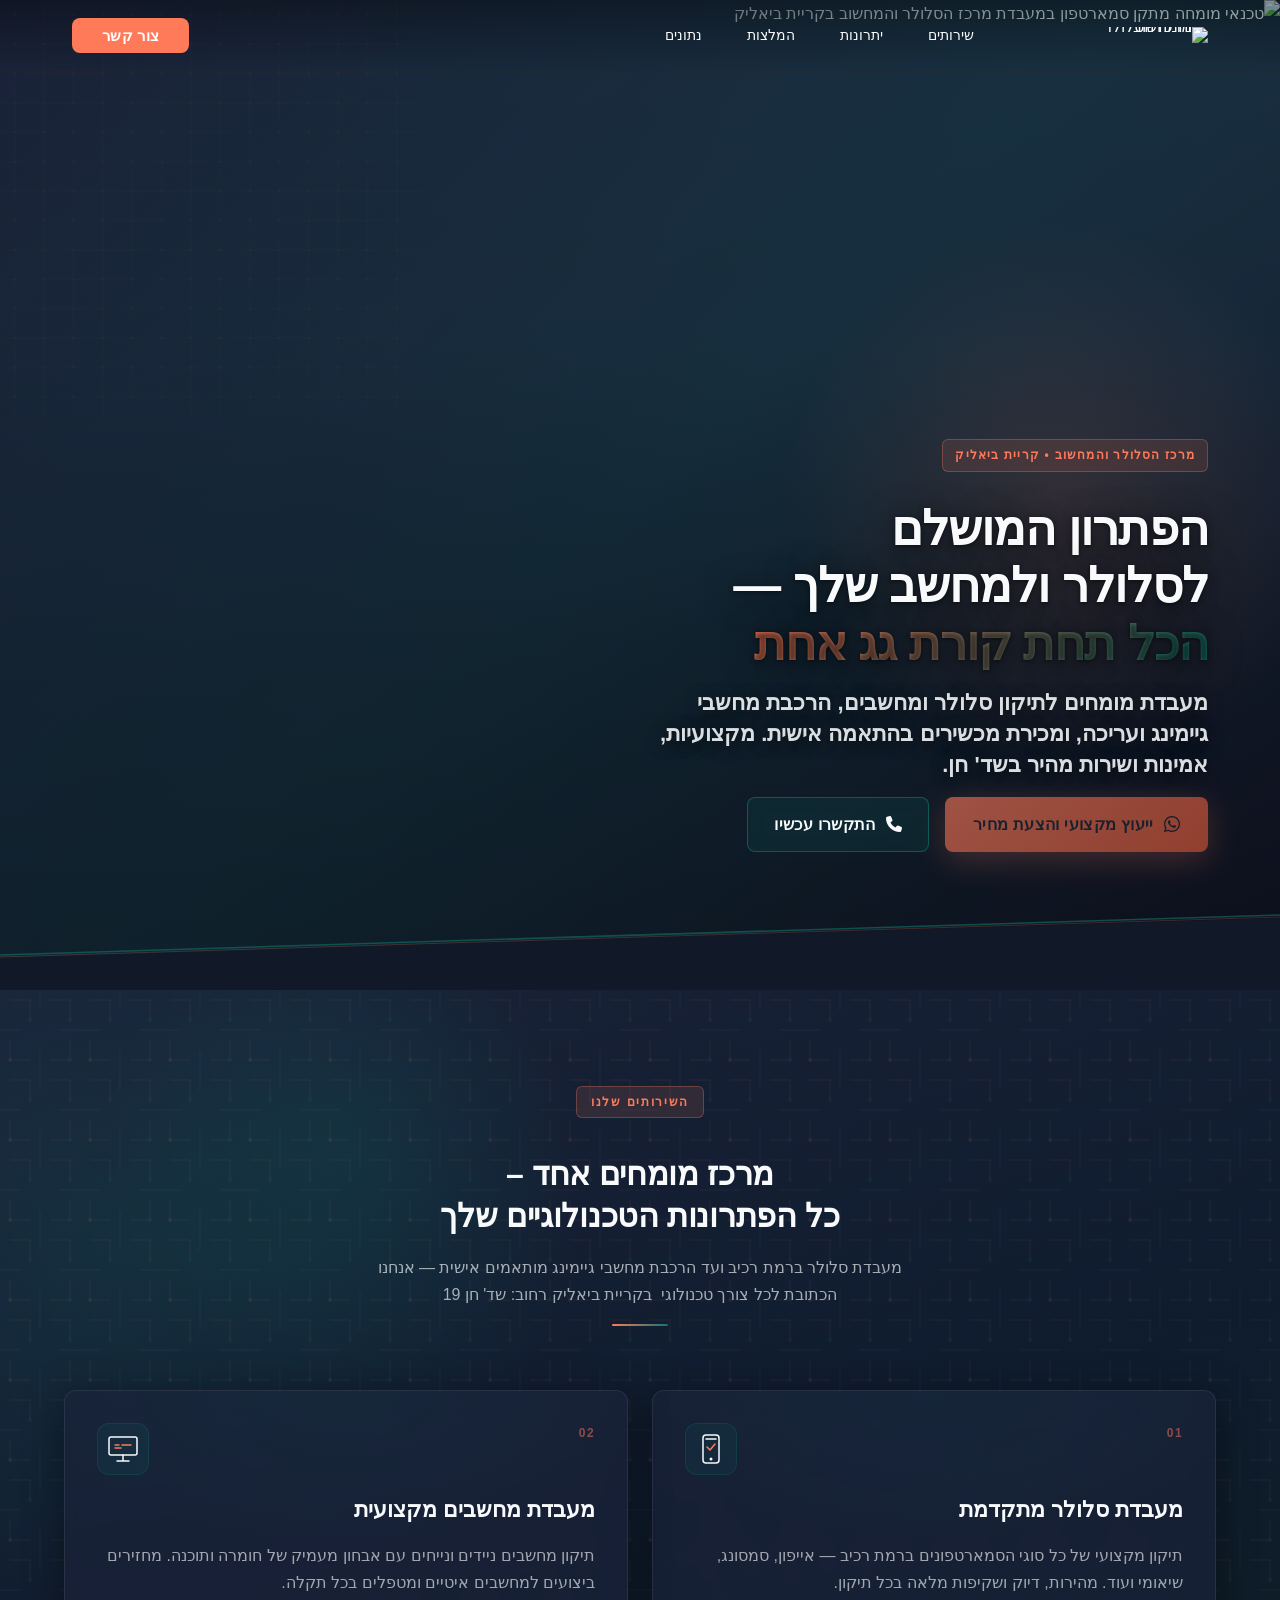
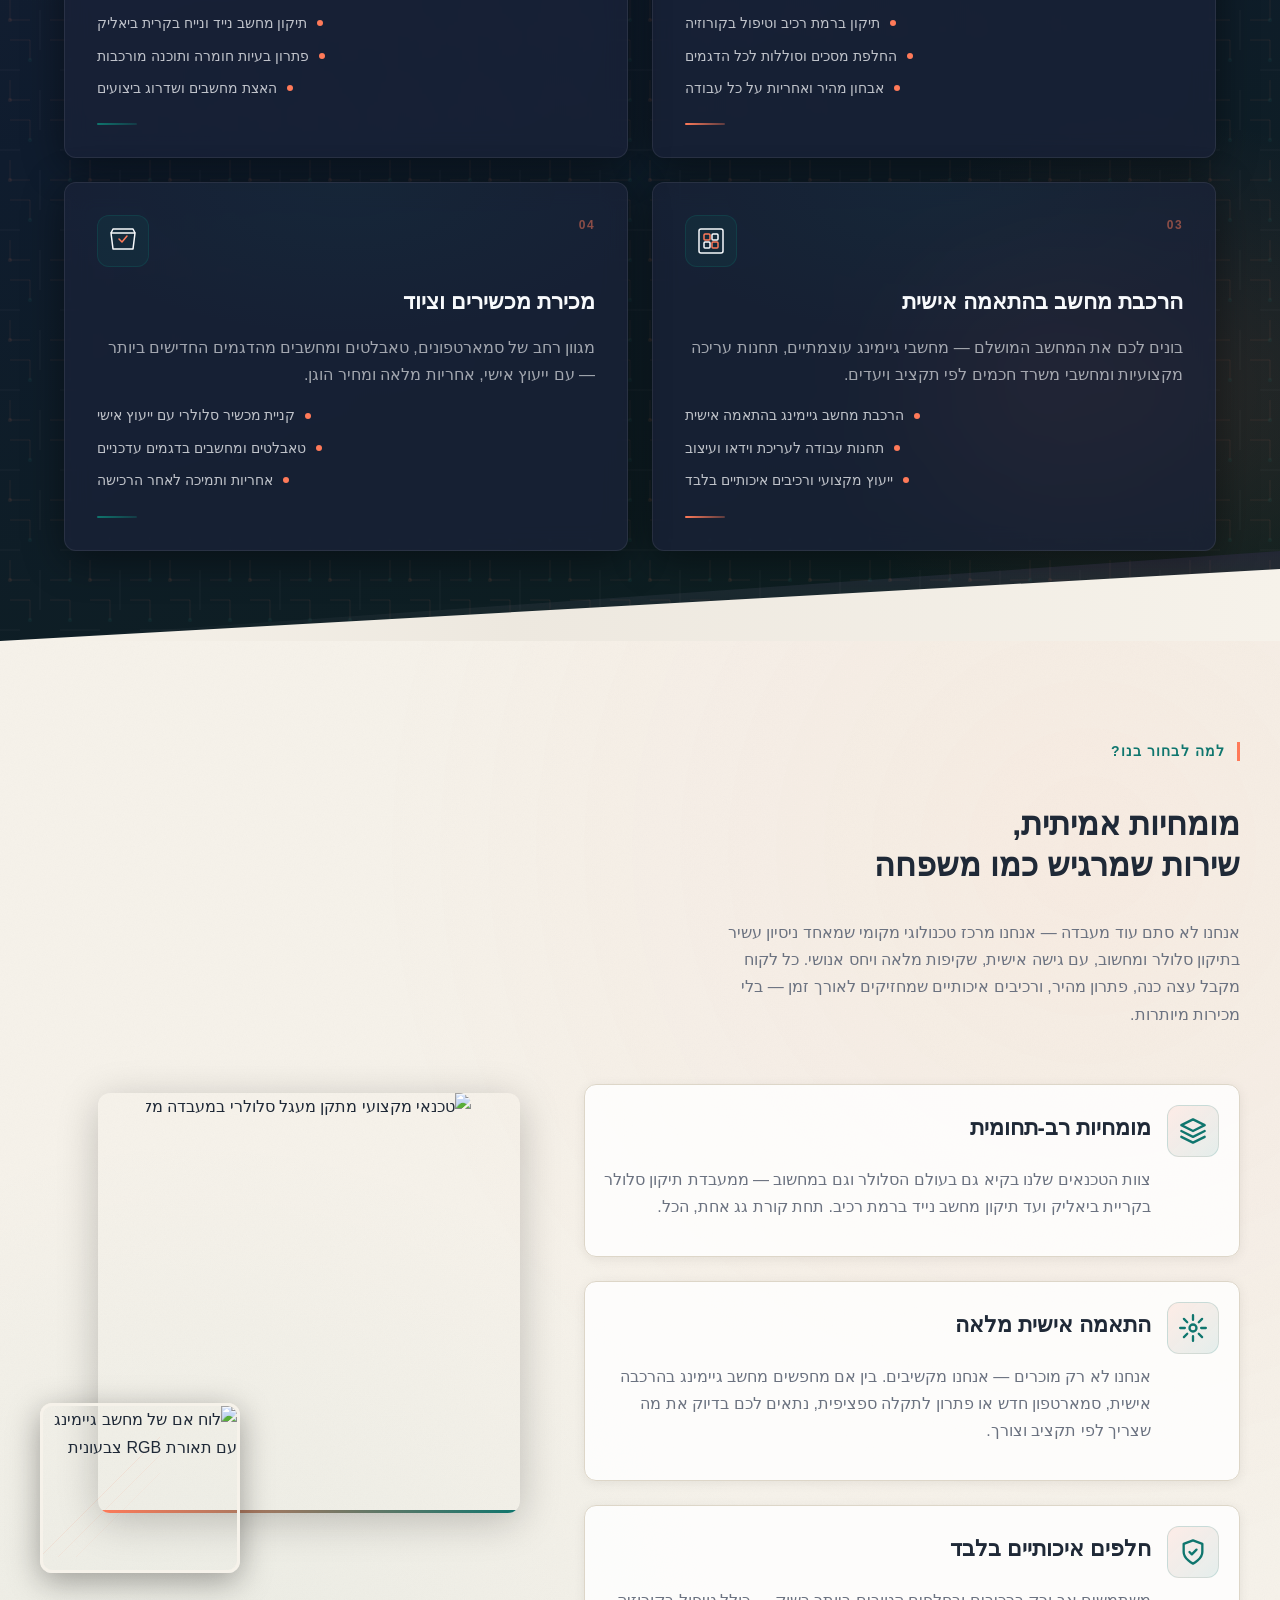
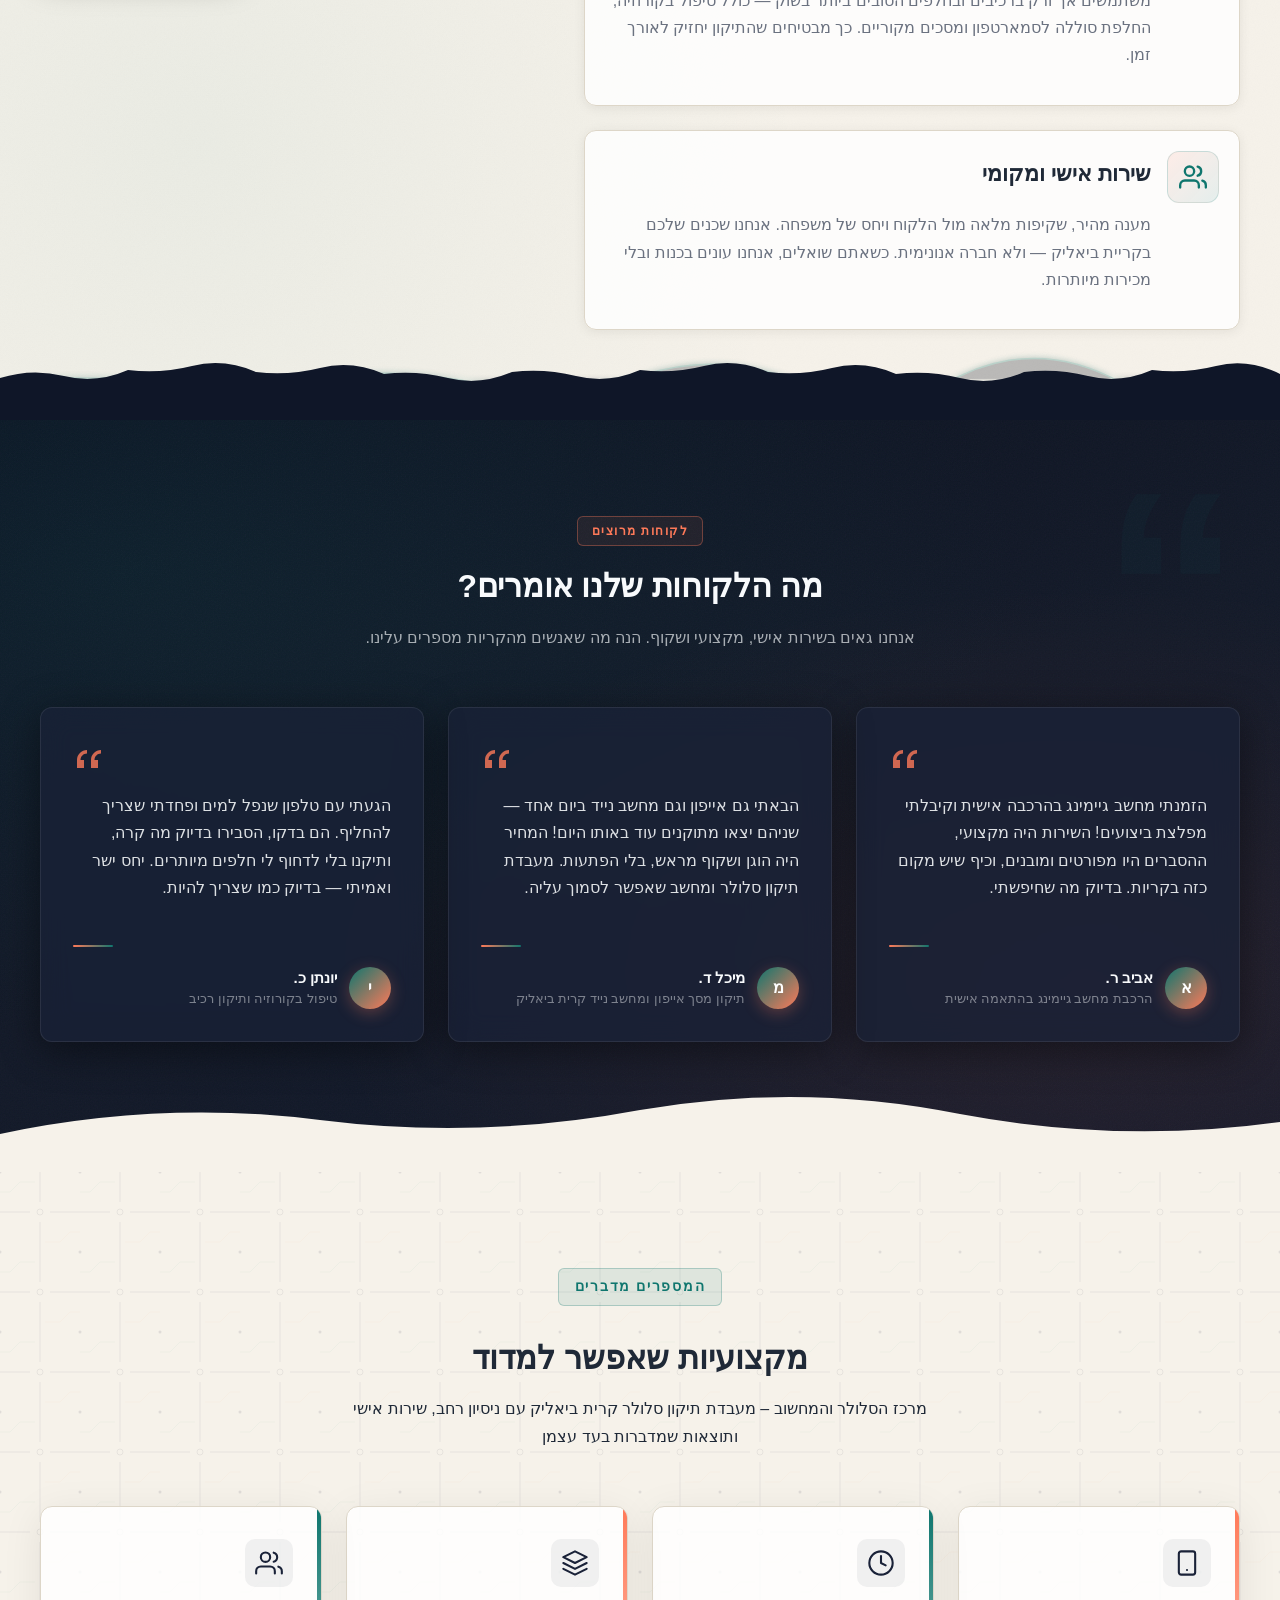
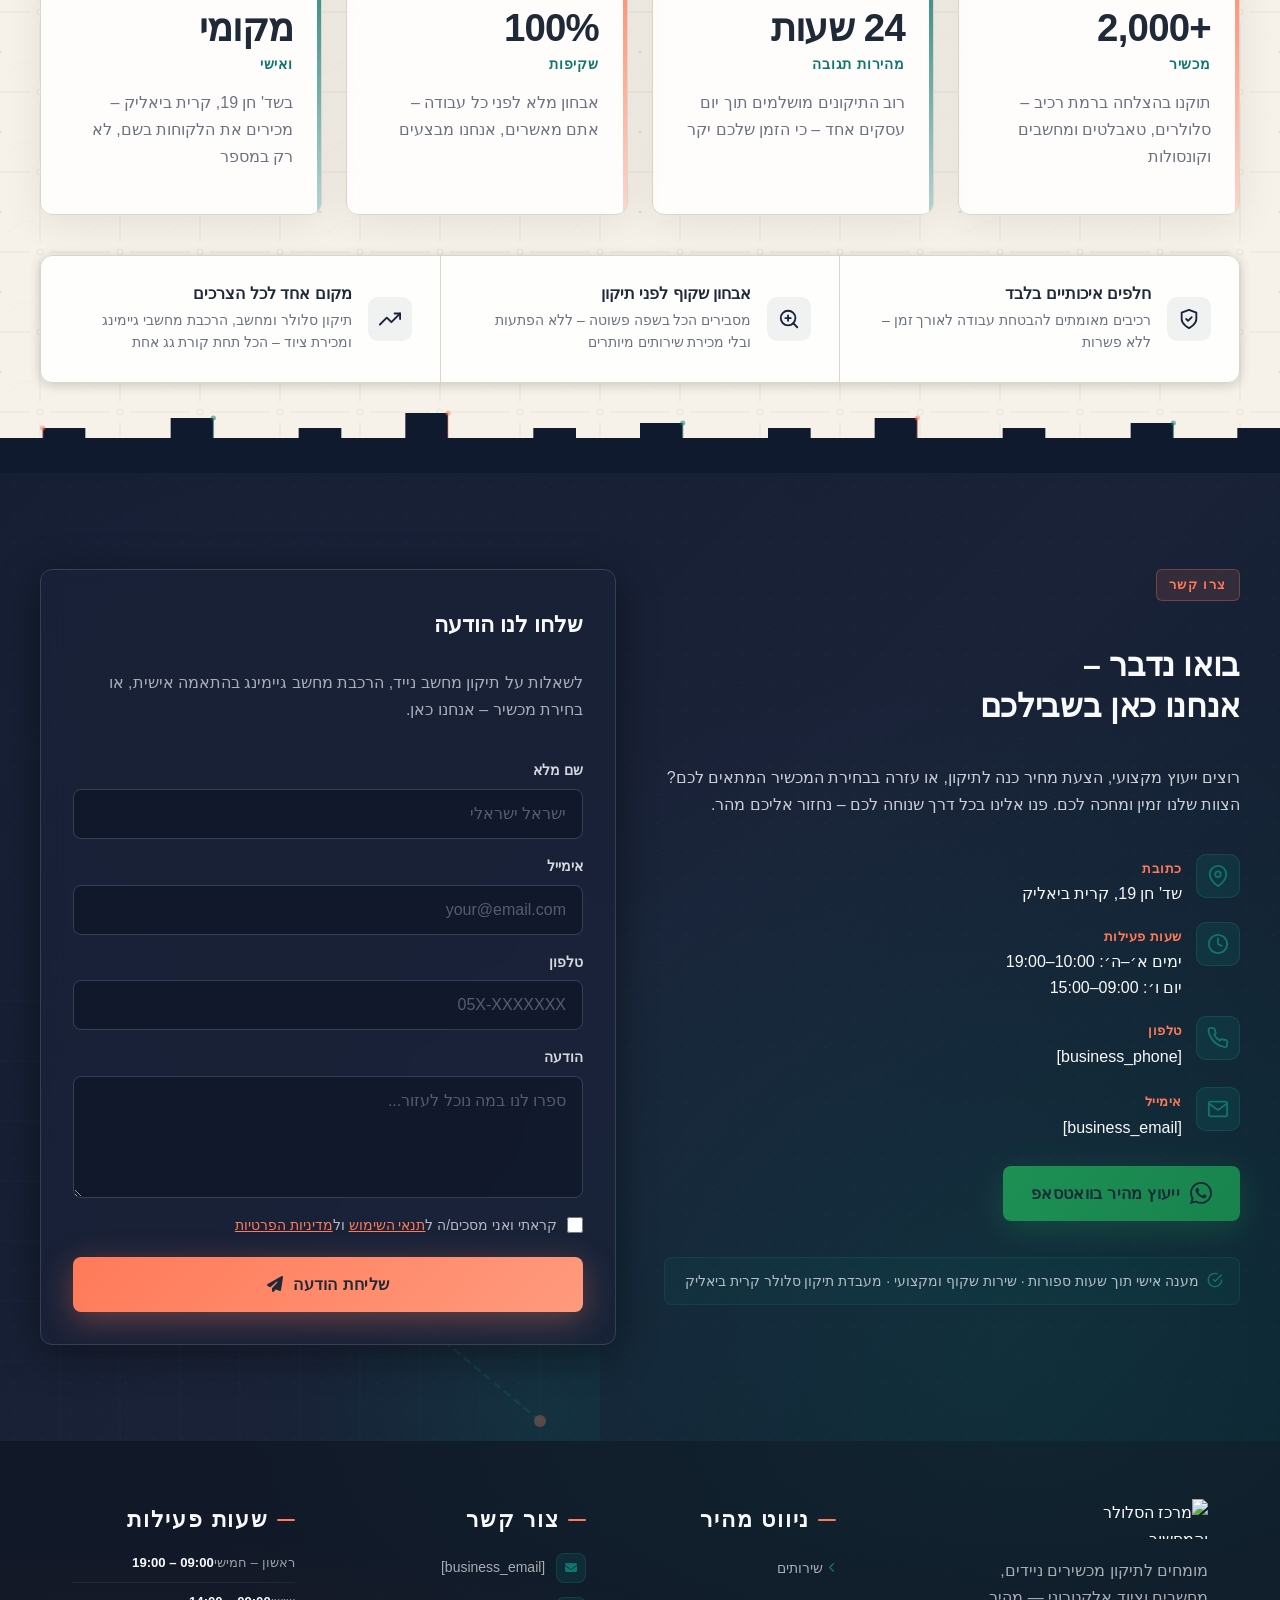
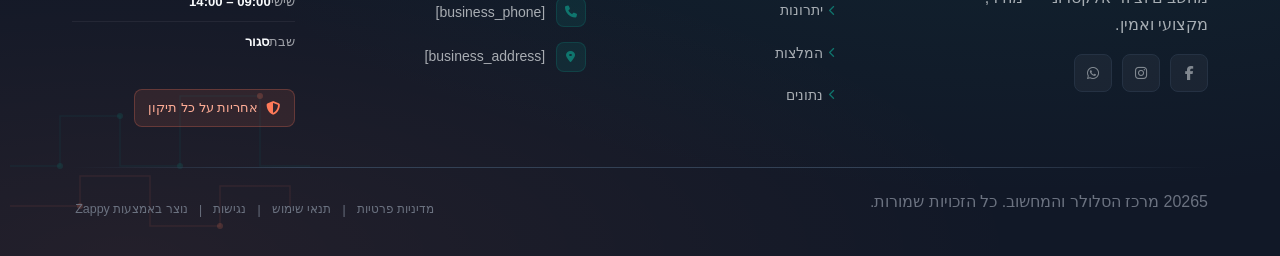
==== commit efad92da: "Incremental sync: 1 page(s) — update_text" ====
--- a/index.html
+++ b/index.html
@@ -1508,13 +1508,13 @@
       <!-- Column 1: Company Info -->
       <div class="footer-col footer-brand">
         <div class="footer-logo-wrap">
-          <img src="/assets/logo.webp" alt="מרכז הסלולר והמחשוב" class="logo">
+          <img src="/assets/logo.webp" alt="מרכז הסלולר והמחשוב" class="logo" data-zappy-footer-image="true">
         </div>
         <p class="footer-tagline">מומחים לתיקון מכשירים ניידים, מחשבים וציוד אלקטרוני — מהיר, מקצועי ואמין.</p>
         <div class="footer-social">
-          <a href="[facebook_handle]" aria-label="Facebook"><i class="fab fa-facebook-f"></i></a>
-          <a href="[instagram_handle]" aria-label="Instagram"><i class="fab fa-instagram"></i></a>
-          <a href="[whatsapp_handle]" aria-label="WhatsApp"><i class="fab fa-whatsapp"></i></a>
+          <a href="[facebook_handle]" aria-label="Facebook" aria-disabled="true" title="Social media link not configured" style="cursor: not-allowed; opacity: 0.6;"><i class="fab fa-facebook-f"></i></a>
+          <a href="[instagram_handle]" aria-label="Instagram" aria-disabled="true" title="Social media link not configured" style="cursor: not-allowed; opacity: 0.6;"><i class="fab fa-instagram" data-element-type="icon" data-element-id="icon-1777877945190-1gdlb99x0" data-icon-type="fontawesome"></i></a>
+          <a href="[whatsapp_handle]" aria-label="WhatsApp" aria-disabled="true" title="Social media link not configured" style="cursor: not-allowed; opacity: 0.6;"><i class="fab fa-whatsapp" data-element-type="icon" data-element-id="icon-1777877945191-vwjh1vwv5" data-icon-type="fontawesome"></i></a>
         </div>
       </div>
       <!-- Column 2: Quick Links -->
@@ -1532,11 +1532,11 @@
         <h3 class="footer-heading"><span class="heading-accent"></span>צור קשר</h3>
         <ul class="footer-contact">
           <li>
-            <span class="contact-icon"><i class="fas fa-envelope"></i></span>
+            <span class="contact-icon"><i class="fas fa-envelope" data-element-type="icon" data-element-id="icon-1777877945191-cpn91zue7" data-icon-type="fontawesome"></i></span>
             <span class="contact-text"><a href="mailto:[business_email]">[business_email]</a></span>
           </li>
           <li>
-            <span class="contact-icon"><i class="fas fa-phone"></i></span>
+            <span class="contact-icon"><i class="fas fa-phone" data-element-type="icon" data-element-id="icon-1777877945191-7sas66fw8" data-icon-type="fontawesome"></i></span>
             <span class="contact-text"><a href="tel:[business_phone]">[business_phone]</a></span>
           </li>
           <li><a href="/"><span class="contact-icon"><i class="fas fa-map-marker-alt"></i></span>
@@ -1552,7 +1552,7 @@
           <li><a href="/"><span class="day">שבת</span><span class="time">סגור</span></a></li>
         </ul>
         <div class="footer-badge">
-          <i class="fas fa-shield-alt"></i>
+          <i class="fas fa-shield-alt" data-element-type="icon" data-element-id="icon-1777877945191-4xs9xj8xg" data-icon-type="fontawesome"></i>
           <span>אחריות על כל תיקון</span>
         </div>
       </div>
@@ -1561,7 +1561,7 @@
     <div class="footer-divider"></div>
     <!-- Bottom Bar -->
     <div class="footer-bottom">
-      <p class="footer-copy">© 2026 מרכז הסלולר והמחשוב. כל הזכויות שמורות.</p>
+      <p class="footer-copy" style="" data-element-id="move-1777879119212-rkbuir0o">20265 מרכז הסלולר והמחשוב. כל הזכויות שמורות.</p>
       <div class="footer-legal">
         <a href="/privacy">מדיניות פרטיות</a>
         <span class="legal-sep">|</span>
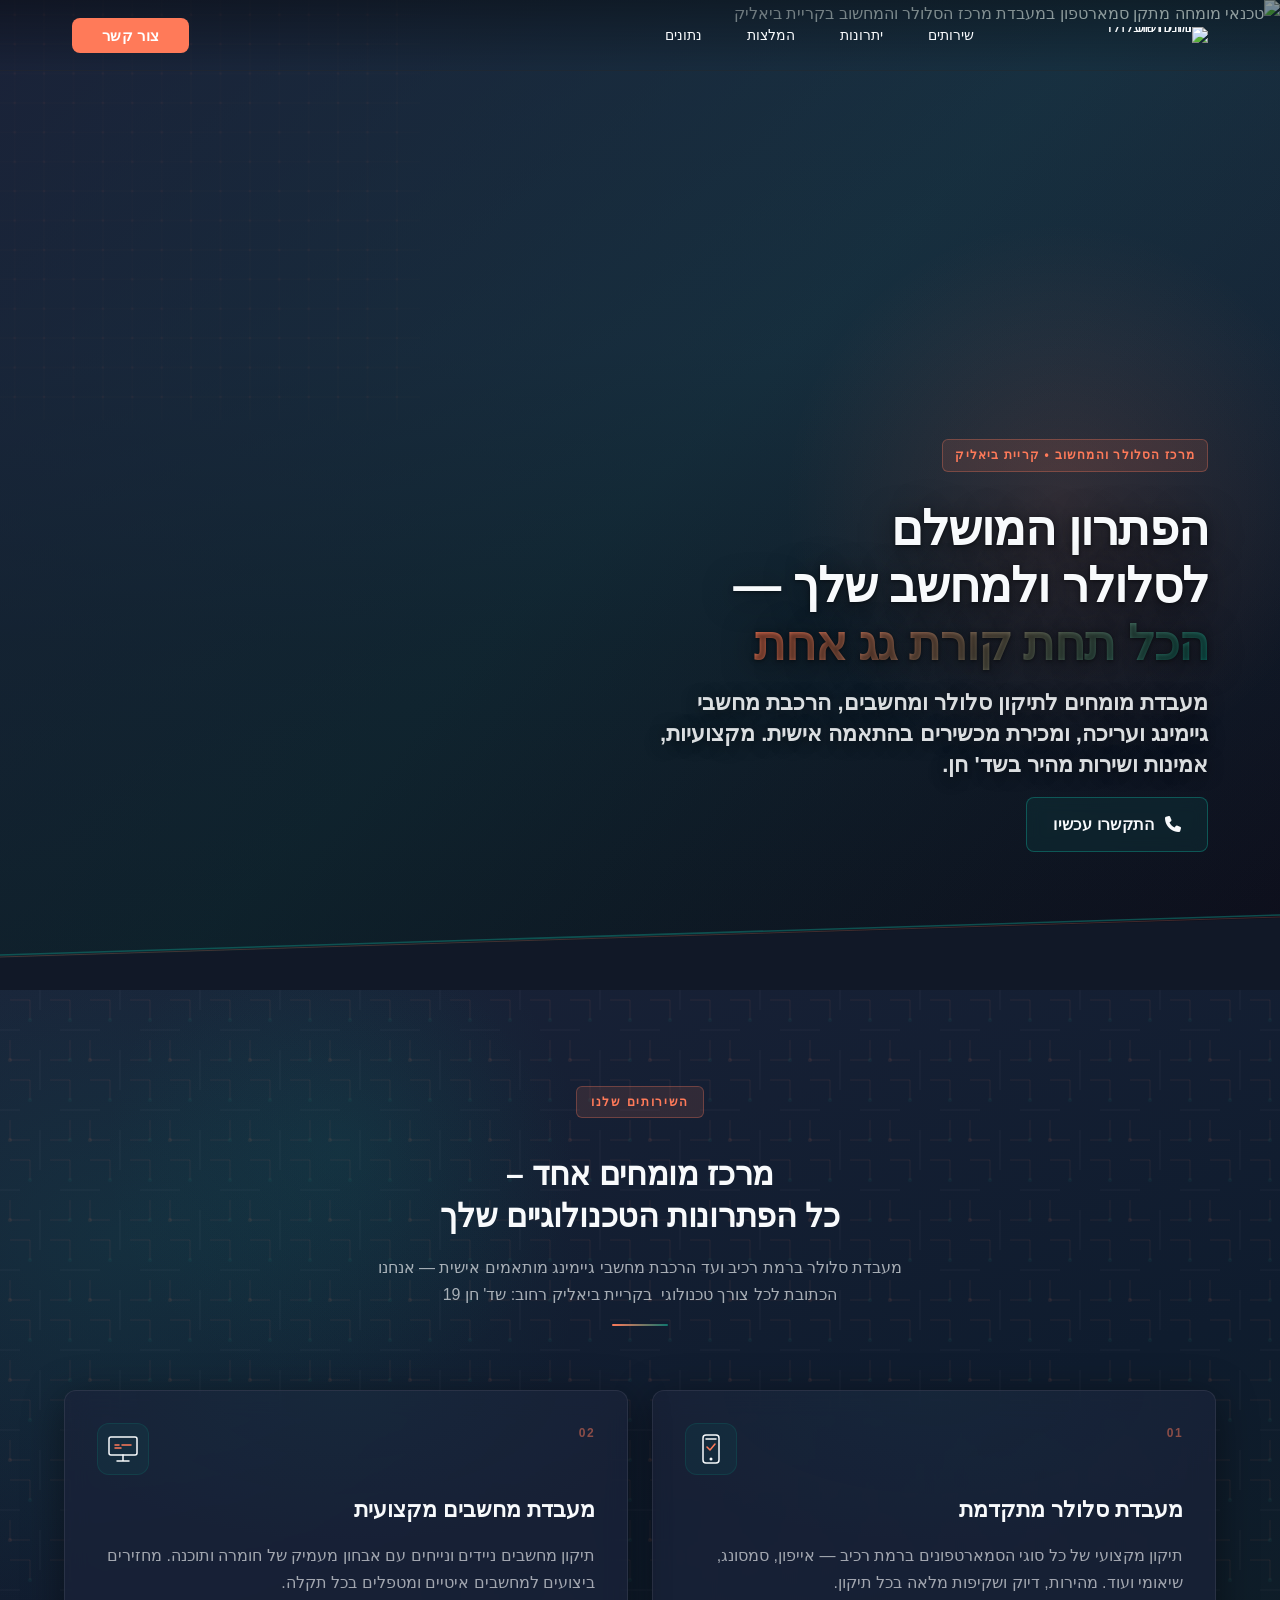
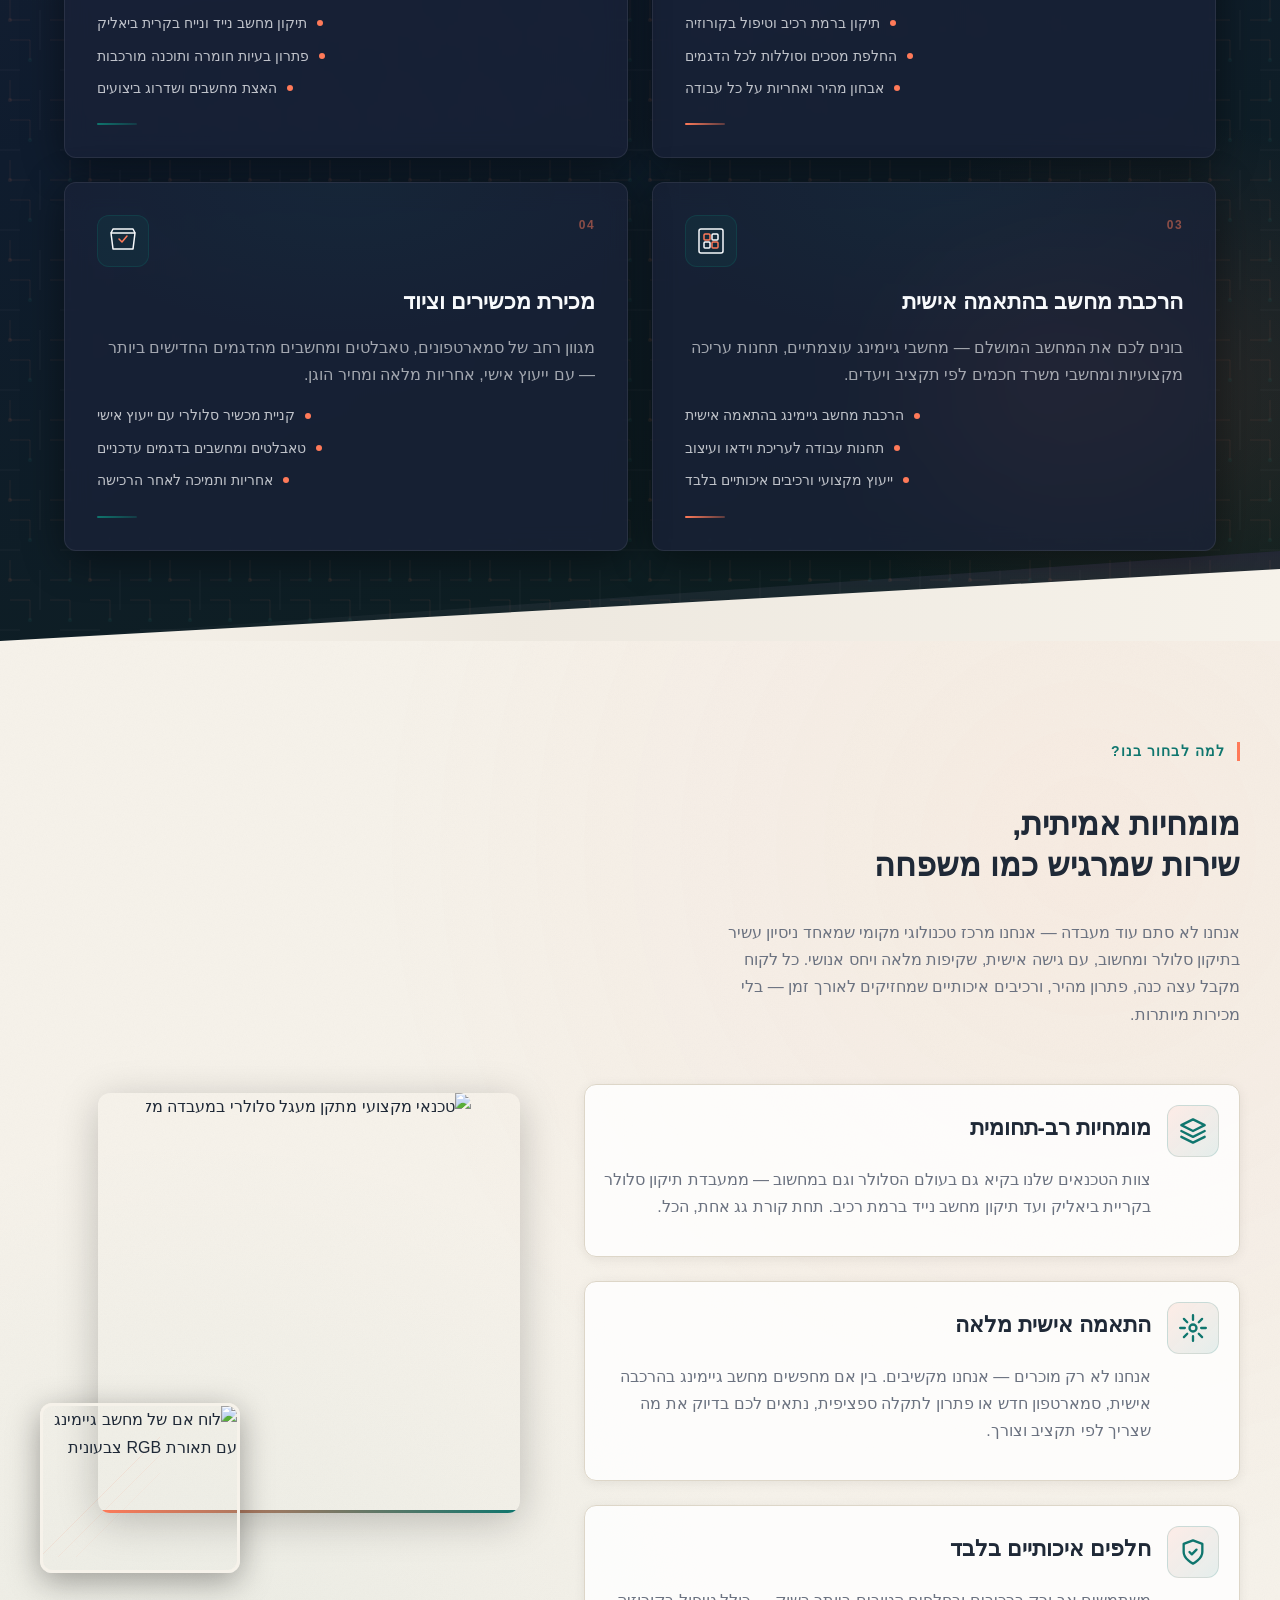
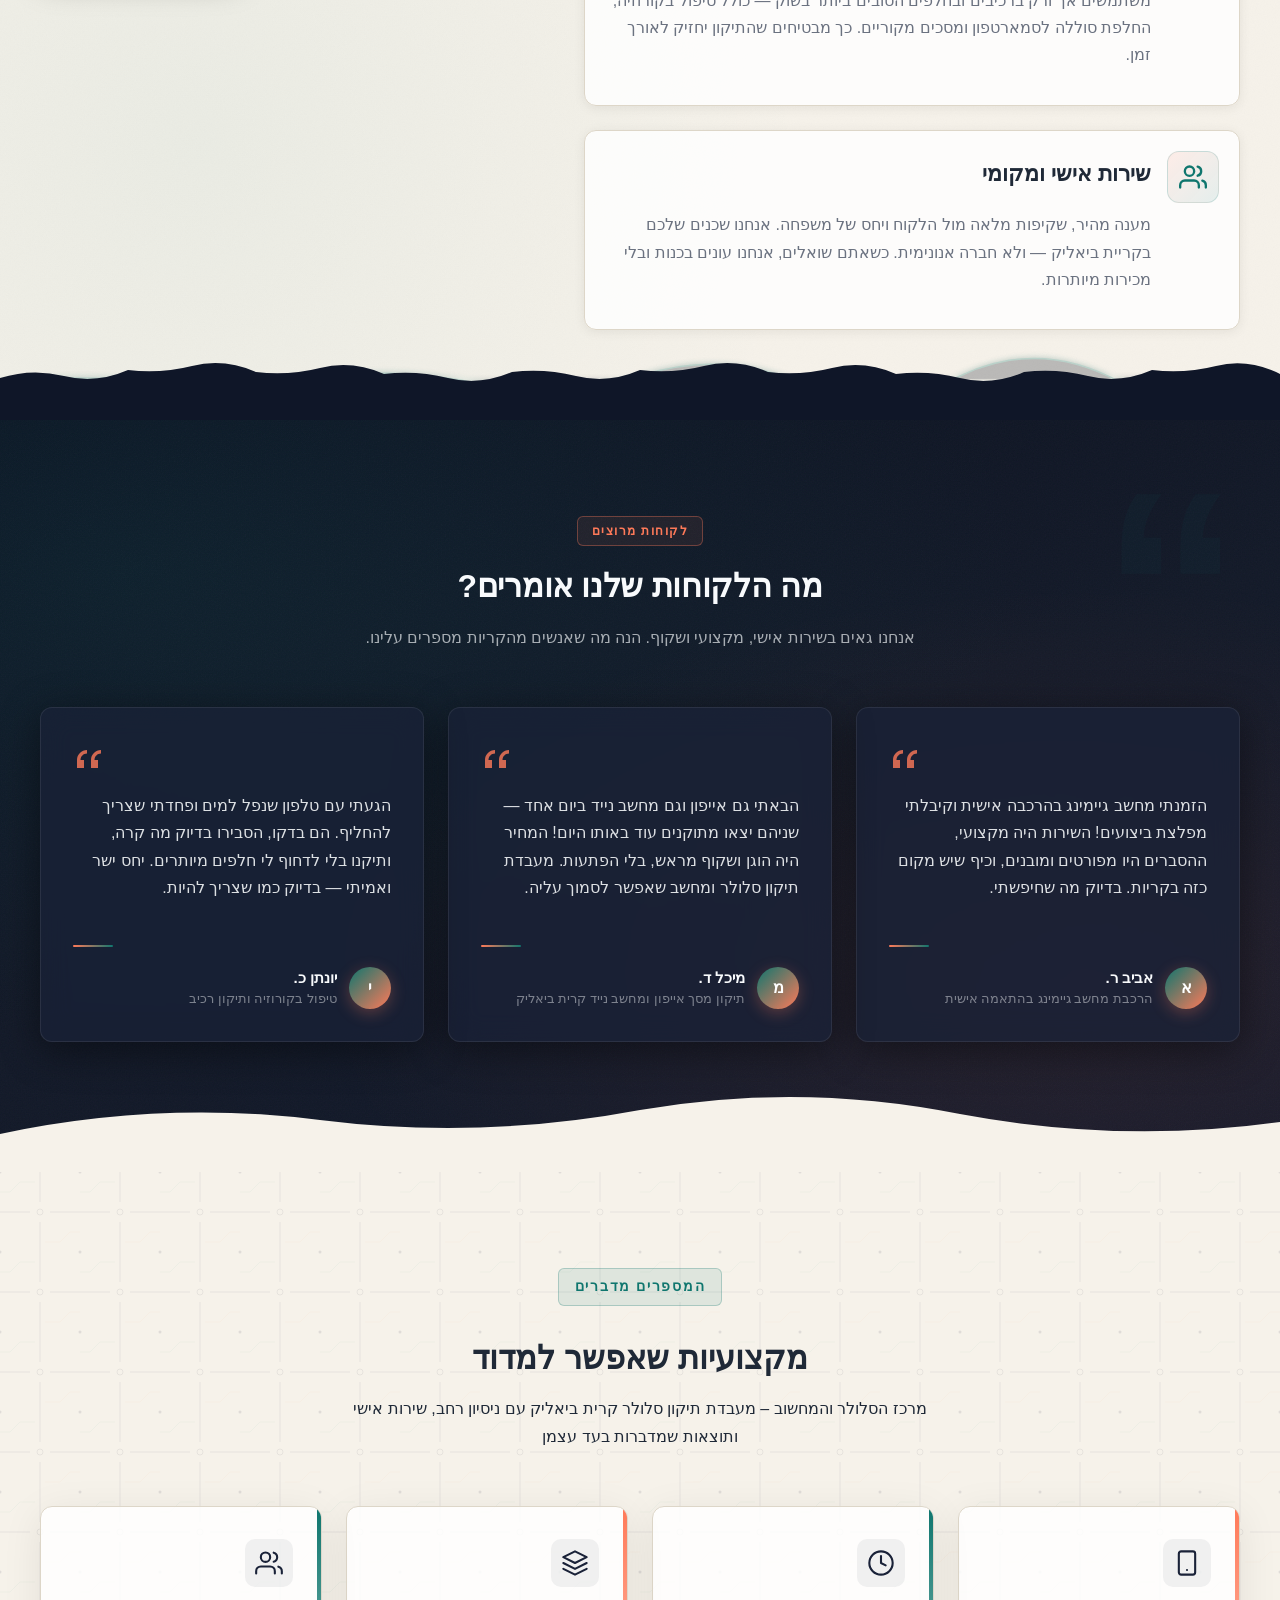
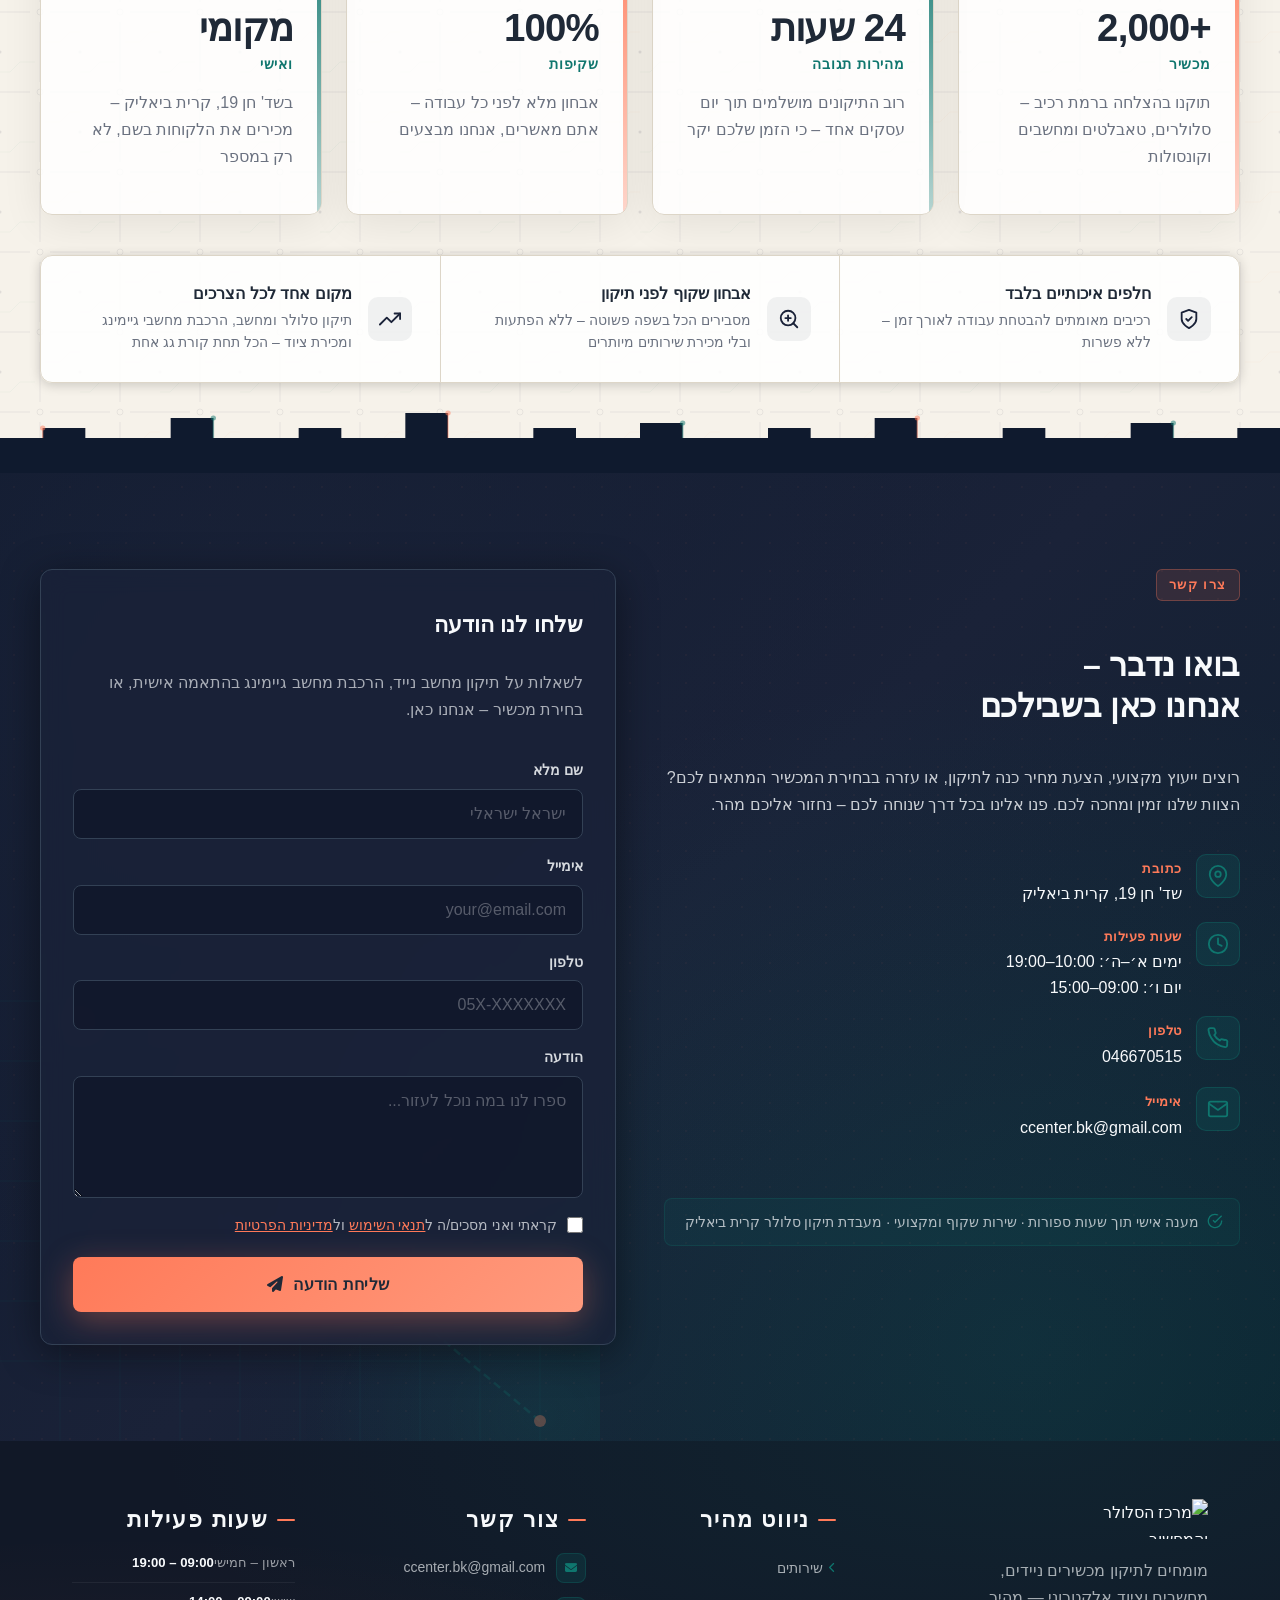
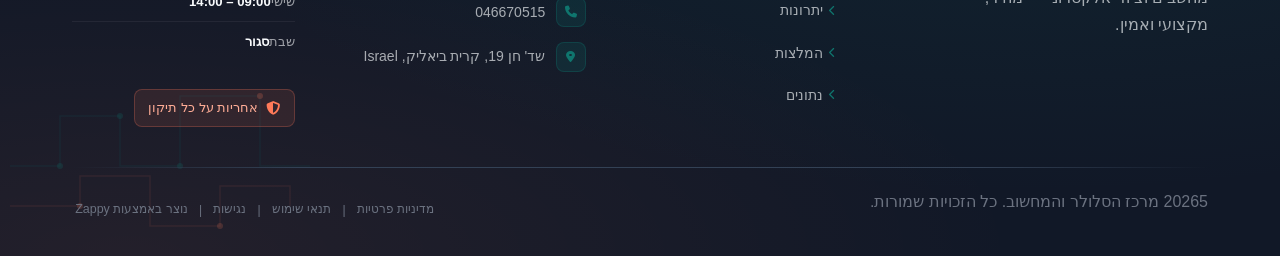
==== commit 7fd1b6d4: "Background sync: Progressive GitHub Sync" ====
--- a/index.html
+++ b/index.html
@@ -318,7 +318,7 @@
     </svg>
   </button>
 
-  <button class="phone-header-btn" data-phone="050-0000000" aria-label="Call">
+  <button class="phone-header-btn" data-phone="046670515" aria-label="Call">
     <svg width="20" height="20" viewBox="0 0 24 24" fill="currentColor">
       <path d="M22 16.92v3a2 2 0 0 1-2.18 2 19.79 19.79 0 0 1-8.63-3.07 19.5 19.5 0 0 1-6-6 19.79 19.79 0 0 1-3.07-8.67A2 2 0 0 1 4.11 2h3a2 2 0 0 1 2 1.72 12.84 12.84 0 0 0 .7 2.81 2 2 0 0 1-.45 2.11L8.09 9.91a16 16 0 0 0 6 6l1.27-1.27a2 2 0 0 1 2.11-.45 12.84 12.84 0 0 0 2.81.7A2 2 0 0 1 22 16.92z"></path>
     </svg>
@@ -721,7 +721,7 @@
         const phoneLinks = document.querySelectorAll('a[href^="tel:"]');
         const phoneNumber = phoneLinks.length > 0 
           ? phoneLinks[0].getAttribute('href').replace('tel:', '')
-          : '[business_phone]';
+          : '046670515';
         
         window.location.href = 'tel:' + phoneNumber;
         console.log('[Navbar] Phone button clicked');
@@ -806,11 +806,11 @@
 
       <!-- CTAs -->
       <div class="index-hero-ctas">
-        <a href="https://wa.me/[whatsapp_handle]" class="index-hero-btn-primary" target="_blank" rel="noopener">
+        <a href="#" class="index-hero-btn-primary" target="_blank" rel="noopener" style="display:none !important;">
           <i class="fab fa-whatsapp" aria-hidden="true"></i>
           ייעוץ מקצועי והצעת מחיר
         </a>
-        <a href="tel:[business_phone]" class="index-hero-btn-secondary">
+        <a href="tel:046670515" class="index-hero-btn-secondary">
           <i class="fas fa-phone" aria-hidden="true"></i>
           התקשרו עכשיו
         </a>
@@ -857,7 +857,7 @@
     <div class="iss-intro">
       <p><span class="iss-eyebrow">השירותים שלנו</span>
       </p><h2 class="iss-title">מרכז מומחים אחד –<br>כל הפתרונות הטכנולוגיים שלך</h2>
-      <p class="iss-subtitle" style="">מעבדת סלולר ברמת רכיב ועד הרכבת מחשבי גיימינג מותאמים אישית — אנחנו הכתובת לכל צורך טכנולוגי&nbsp; בקריית ביאליק רחוב: שד' חן 19</p>
+      <p class="iss-subtitle" >מעבדת סלולר ברמת רכיב ועד הרכבת מחשבי גיימינג מותאמים אישית — אנחנו הכתובת לכל צורך טכנולוגי&nbsp; בקריית ביאליק רחוב: שד' חן 19</p>
       <div class="iss-title-rule" aria-hidden="true"></div>
     </div>
 
@@ -1072,7 +1072,7 @@
 
         <!-- Smaller secondary tile peeking from bottom-end corner -->
         <figure class="index-benefits-img-secondary">
-          <img data-placeholder="index-benefits-image-2" data-context="Close-up macro photograph of a colorful RGB computer motherboard with glowing circuit traces, vivid teal and coral LED lighting, intricate electronic components. Premium gaming PC build detail shot, dramatic lighting, tech aesthetic." width="220" height="180" src="/assets/site-index-benefits-image-2.webp" alt="לוח אם של מחשב גיימינג עם תאורת RGB צבעונית" data-element-type="image" data-element-id="img-1777877945195-re8clx158" style="">
+          <img data-placeholder="index-benefits-image-2" data-context="Close-up macro photograph of a colorful RGB computer motherboard with glowing circuit traces, vivid teal and coral LED lighting, intricate electronic components. Premium gaming PC build detail shot, dramatic lighting, tech aesthetic." width="220" height="180" src="/assets/site-index-benefits-image-2.webp" alt="לוח אם של מחשב גיימינג עם תאורת RGB צבעונית" data-element-type="image" data-element-id="img-1777877945195-re8clx158" >
         </figure>
 
         <!-- Decorative diagonal accent lines -->
@@ -1242,7 +1242,7 @@
         </div>
         <div class="index-stats-section__metric-number">+2,000</div>
         <div class="index-stats-section__metric-unit">מכשיר</div>
-        <p class="index-stats-section__metric-desc" style="">תוקנו בהצלחה ברמת רכיב – סלולרים, טאבלטים ומחשבים וקונסולות&nbsp;</p>
+        <p class="index-stats-section__metric-desc" >תוקנו בהצלחה ברמת רכיב – סלולרים, טאבלטים ומחשבים וקונסולות&nbsp;</p>
       </article>
 
       <article class="index-stats-section__metric-card">
@@ -1284,7 +1284,7 @@
         </div>
         <div class="index-stats-section__metric-number">מקומי</div>
         <div class="index-stats-section__metric-unit">ואישי</div>
-        <p class="index-stats-section__metric-desc" style="">בשד' חן 19, קרית ביאליק – מכירים את הלקוחות בשם, לא רק במספר&nbsp;</p>
+        <p class="index-stats-section__metric-desc" >בשד' חן 19, קרית ביאליק – מכירים את הלקוחות בשם, לא רק במספר&nbsp;</p>
       </article>
 
     </div>
@@ -1417,7 +1417,7 @@
               <div class="index-contact-section__info-icon">
                 <svg data-element-type="icon" data-icon-type="svg" viewBox="0 0 24 24" fill="none" stroke="currentColor" stroke-width="2" stroke-linecap="round" stroke-linejoin="round" width="22" height="22" aria-hidden="true"><path d="M21 10c0 7-9 13-9 13s-9-6-9-13a9 9 0 0 1 18 0z"></path><circle cx="12" cy="10" r="3"></circle></svg>
               </div>
-              <div class="index-contact-section__info-content" style="">
+              <div class="index-contact-section__info-content" >
                 <strong>כתובת</strong>
                 <span>שד' חן 19, קרית ביאליק</span>
               </div>
@@ -1426,7 +1426,7 @@
               <div class="index-contact-section__info-icon">
                 <svg data-element-type="icon" data-icon-type="svg" viewBox="0 0 24 24" fill="none" stroke="currentColor" stroke-width="2" stroke-linecap="round" stroke-linejoin="round" width="22" height="22" aria-hidden="true"><circle cx="12" cy="12" r="10"></circle><polyline points="12 6 12 12 16 14"></polyline></svg>
               </div>
-              <div class="index-contact-section__info-content" style="">
+              <div class="index-contact-section__info-content" >
                 <strong>שעות פעילות</strong>
                 <span>ימים א׳–ה׳: 10:00–19:00</span>
                 <span>יום ו׳: 09:00–15:00</span>
@@ -1438,7 +1438,7 @@
               </div>
               <div class="index-contact-section__info-content">
                 <strong>טלפון</strong>
-                <a href="tel:[business_phone]" class="index-contact-section__phone-link">[business_phone]</a>
+                <a href="tel:046670515" class="index-contact-section__phone-link">046670515</a>
               </div>
             </li>
             <li class="index-contact-section__info-item">
@@ -1447,12 +1447,12 @@
               </div>
               <div class="index-contact-section__info-content">
                 <strong>אימייל</strong>
-                <a href="mailto:[business_email]" class="index-contact-section__email-link">[business_email]</a>
+                <a href="mailto:ccenter.bk@gmail.com" class="index-contact-section__email-link">ccenter.bk@gmail.com</a>
               </div>
             </li>
           </ul>
 
-          <p class="zappy-editable"><a href="https://wa.me/[whatsapp_handle]" class="index-contact-section__whatsapp-btn" style="color: rgb(31, 41, 55) !important; cursor: not-allowed; opacity: 0.6;" aria-disabled="true" title="Social media link not configured" data-element-type="button" data-element-id="btn-1777877945173-cb6l20ubk" data-native-element="true">
+          <p class="zappy-editable"><a href="#" class="index-contact-section__whatsapp-btn" style="color: rgb(31, 41, 55) !important; cursor: not-allowed; opacity: 0.6;;display:none !important;" aria-disabled="true" title="Social media link not configured" data-element-type="button" data-element-id="btn-1777877945173-cb6l20ubk" data-native-element="true">
             <svg data-element-type="icon" data-icon-type="svg" viewBox="0 0 24 24" fill="currentColor" width="22" height="22" aria-hidden="true"><path d="M17.472 14.382c-.297-.149-1.758-.867-2.03-.967-.273-.099-.471-.148-.67.15-.197.297-.767.966-.94 1.164-.173.199-.347.223-.644.075-.297-.15-1.255-.463-2.39-1.475-.883-.788-1.48-1.761-1.653-2.059-.173-.297-.018-.458.13-.606.134-.133.298-.347.446-.52.149-.174.198-.298.298-.497.099-.198.05-.371-.025-.52-.075-.149-.669-1.612-.916-2.207-.242-.579-.487-.5-.669-.51-.173-.008-.371-.01-.57-.01-.198 0-.52.074-.792.372-.272.297-1.04 1.016-1.04 2.479 0 1.462 1.065 2.875 1.213 3.074.149.198 2.096 3.2 5.077 4.487.709.306 1.262.489 1.694.625.712.227 1.36.195 1.871.118.571-.085 1.758-.719 2.006-1.413.248-.694.248-1.289.173-1.413-.074-.124-.272-.198-.57-.347m-5.421 7.403h-.004a9.87 9.87 0 0 1-5.031-1.378l-.361-.214-3.741.982.998-3.648-.235-.374a9.86 9.86 0 0 1-1.51-5.26c.001-5.45 4.436-9.884 9.888-9.884 2.64 0 5.122 1.03 6.988 2.898a9.825 9.825 0 0 1 2.893 6.994c-.003 5.45-4.437 9.884-9.885 9.884m8.413-18.297A11.815 11.815 0 0 0 12.05 0C5.495 0 .16 5.335.157 11.892c0 2.096.547 4.142 1.588 5.945L.057 24l6.305-1.654a11.882 11.882 0 0 0 5.683 1.448h.005c6.554 0 11.89-5.335 11.893-11.893a11.821 11.821 0 0 0-3.48-8.413Z"></path></svg>
             ייעוץ מהיר בוואטסאפ
           </a>
@@ -1512,9 +1512,9 @@
         </div>
         <p class="footer-tagline">מומחים לתיקון מכשירים ניידים, מחשבים וציוד אלקטרוני — מהיר, מקצועי ואמין.</p>
         <div class="footer-social">
-          <a href="[facebook_handle]" aria-label="Facebook" aria-disabled="true" title="Social media link not configured" style="cursor: not-allowed; opacity: 0.6;"><i class="fab fa-facebook-f"></i></a>
-          <a href="[instagram_handle]" aria-label="Instagram" aria-disabled="true" title="Social media link not configured" style="cursor: not-allowed; opacity: 0.6;"><i class="fab fa-instagram" data-element-type="icon" data-element-id="icon-1777877945190-1gdlb99x0" data-icon-type="fontawesome"></i></a>
-          <a href="[whatsapp_handle]" aria-label="WhatsApp" aria-disabled="true" title="Social media link not configured" style="cursor: not-allowed; opacity: 0.6;"><i class="fab fa-whatsapp" data-element-type="icon" data-element-id="icon-1777877945191-vwjh1vwv5" data-icon-type="fontawesome"></i></a>
+          <a href="#" aria-label="Facebook" aria-disabled="true" title="Social media link not configured" style="cursor: not-allowed; opacity: 0.6;;display:none !important;"><i class="fab fa-facebook-f"></i></a>
+          <a href="#" aria-label="Instagram" aria-disabled="true" title="Social media link not configured" style="cursor: not-allowed; opacity: 0.6;;display:none !important;"><i class="fab fa-instagram" data-element-type="icon" data-element-id="icon-1777877945190-1gdlb99x0" data-icon-type="fontawesome"></i></a>
+          <a href="#" aria-label="WhatsApp" aria-disabled="true" title="Social media link not configured" style="cursor: not-allowed; opacity: 0.6;;display:none !important;"><i class="fab fa-whatsapp" data-element-type="icon" data-element-id="icon-1777877945191-vwjh1vwv5" data-icon-type="fontawesome"></i></a>
         </div>
       </div>
       <!-- Column 2: Quick Links -->
@@ -1533,14 +1533,14 @@
         <ul class="footer-contact">
           <li>
             <span class="contact-icon"><i class="fas fa-envelope" data-element-type="icon" data-element-id="icon-1777877945191-cpn91zue7" data-icon-type="fontawesome"></i></span>
-            <span class="contact-text"><a href="mailto:[business_email]">[business_email]</a></span>
+            <span class="contact-text"><a href="mailto:ccenter.bk@gmail.com">ccenter.bk@gmail.com</a></span>
           </li>
           <li>
             <span class="contact-icon"><i class="fas fa-phone" data-element-type="icon" data-element-id="icon-1777877945191-7sas66fw8" data-icon-type="fontawesome"></i></span>
-            <span class="contact-text"><a href="tel:[business_phone]">[business_phone]</a></span>
+            <span class="contact-text"><a href="tel:046670515">046670515</a></span>
           </li>
           <li><a href="/"><span class="contact-icon"><i class="fas fa-map-marker-alt"></i></span>
-            <span class="contact-text">[business_address]</span></a></li>
+            <span class="contact-text">שד' חן 19, קרית ביאליק, Israel</span></a></li>
         </ul>
       </div>
       <!-- Column 4: Hours / Extra -->
@@ -1561,7 +1561,7 @@
     <div class="footer-divider"></div>
     <!-- Bottom Bar -->
     <div class="footer-bottom">
-      <p class="footer-copy" style="" data-element-id="move-1777879119212-rkbuir0o">20265 מרכז הסלולר והמחשוב. כל הזכויות שמורות.</p>
+      <p class="footer-copy"  data-element-id="move-1777879119212-rkbuir0o">20265 מרכז הסלולר והמחשוב. כל הזכויות שמורות.</p>
       <div class="footer-legal">
         <a href="/privacy">מדיניות פרטיות</a>
         <span class="legal-sep">|</span>
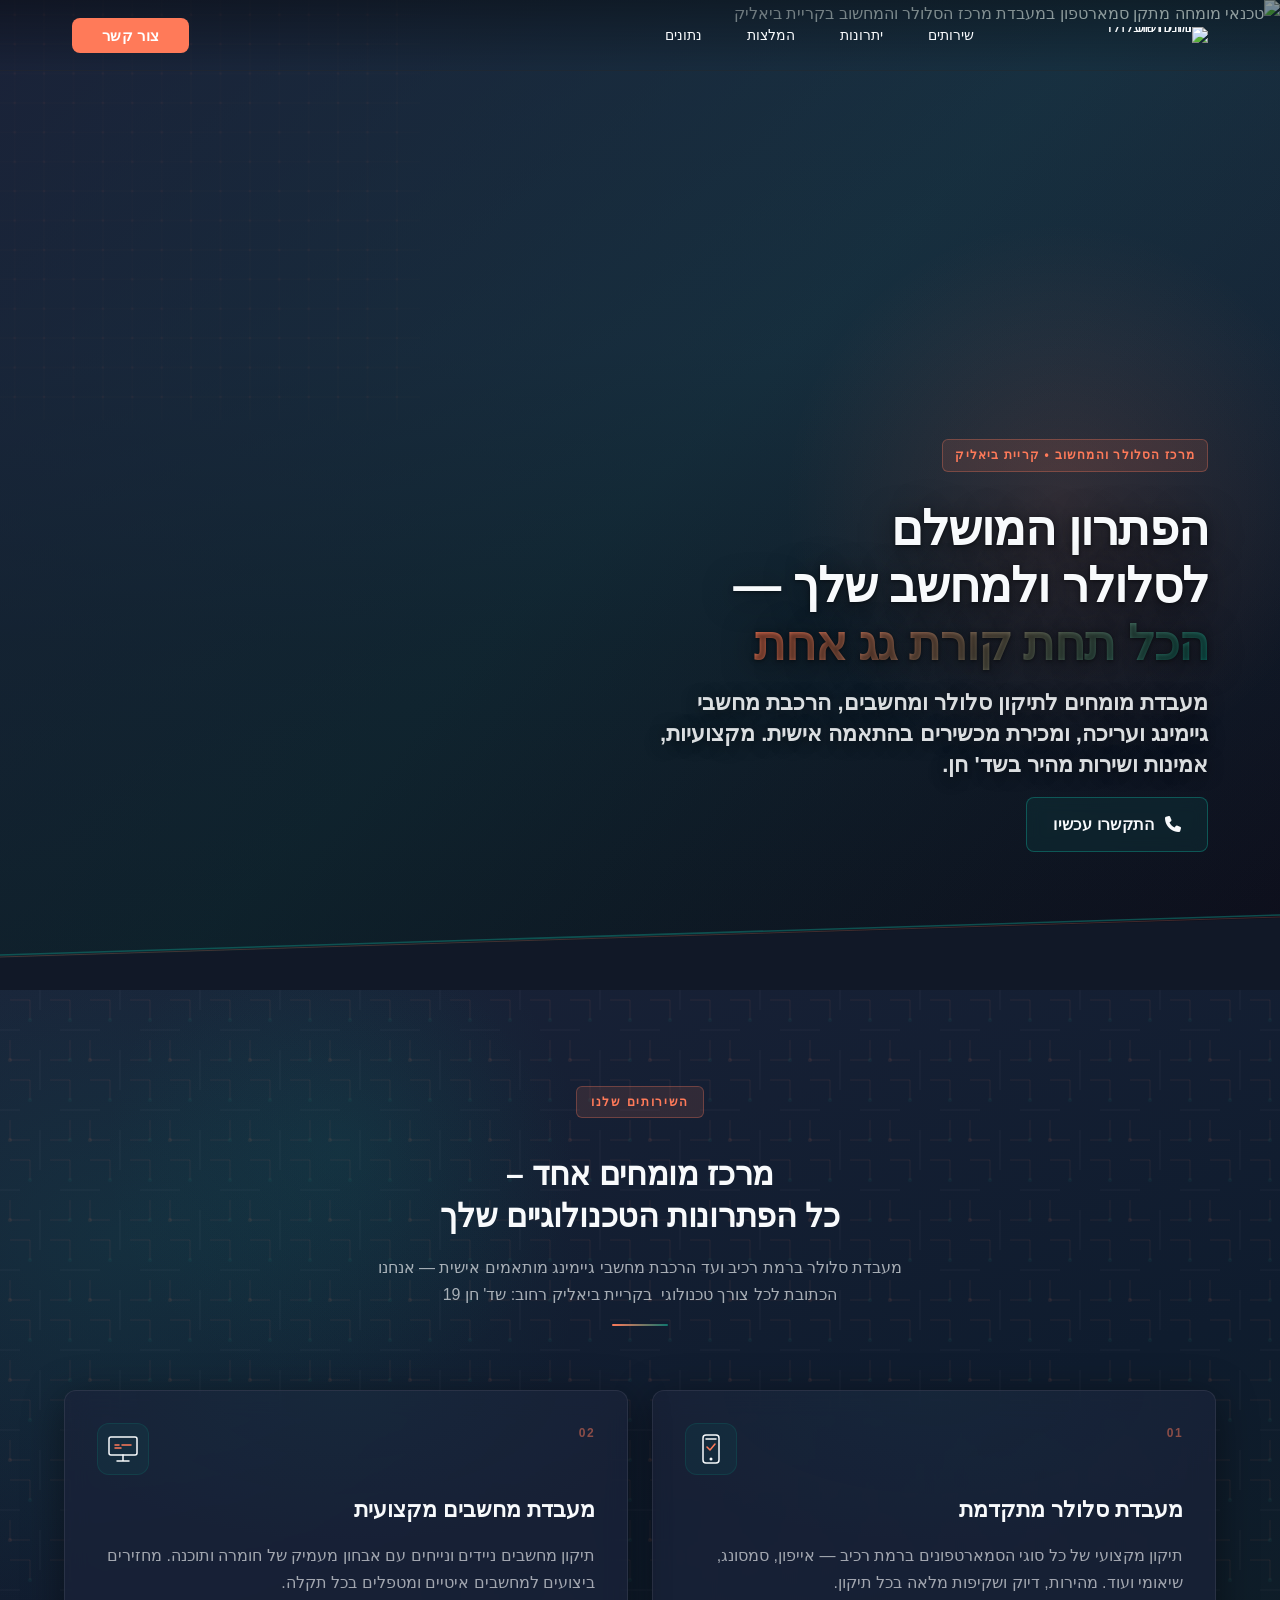
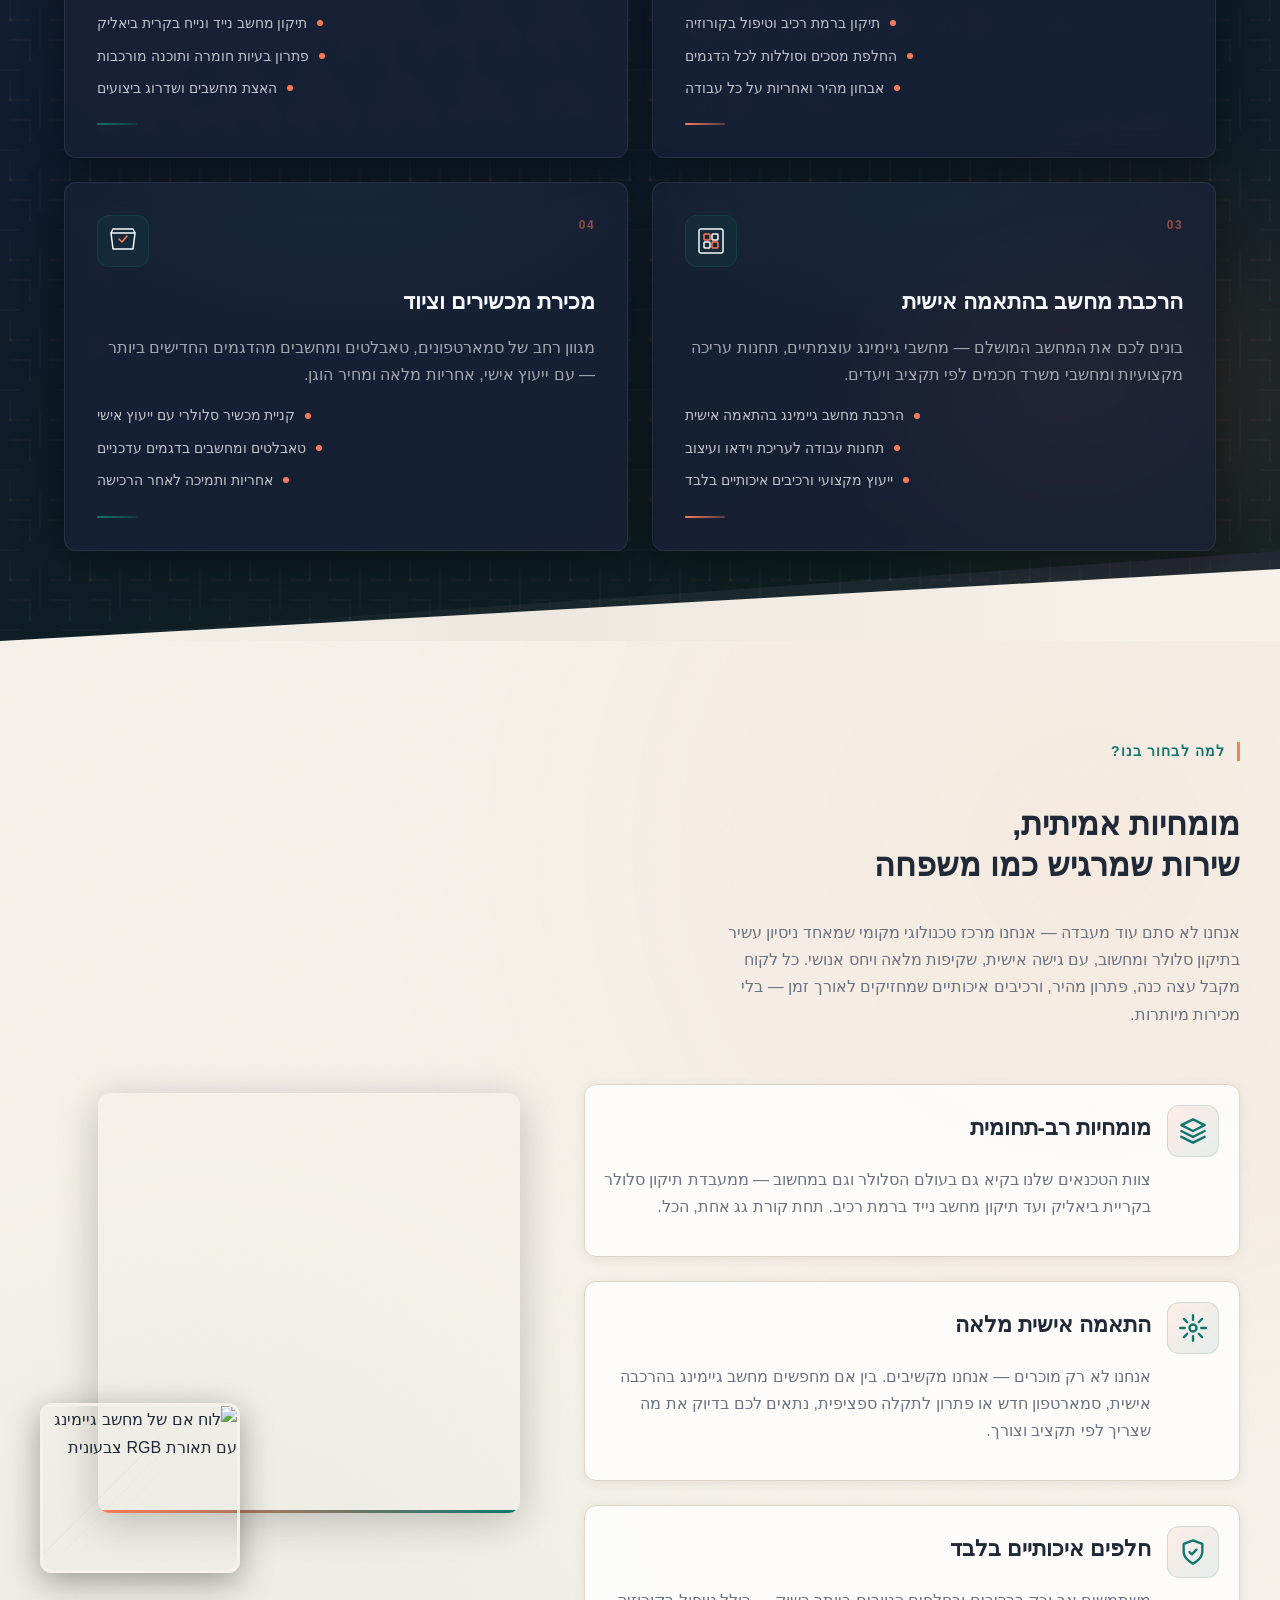
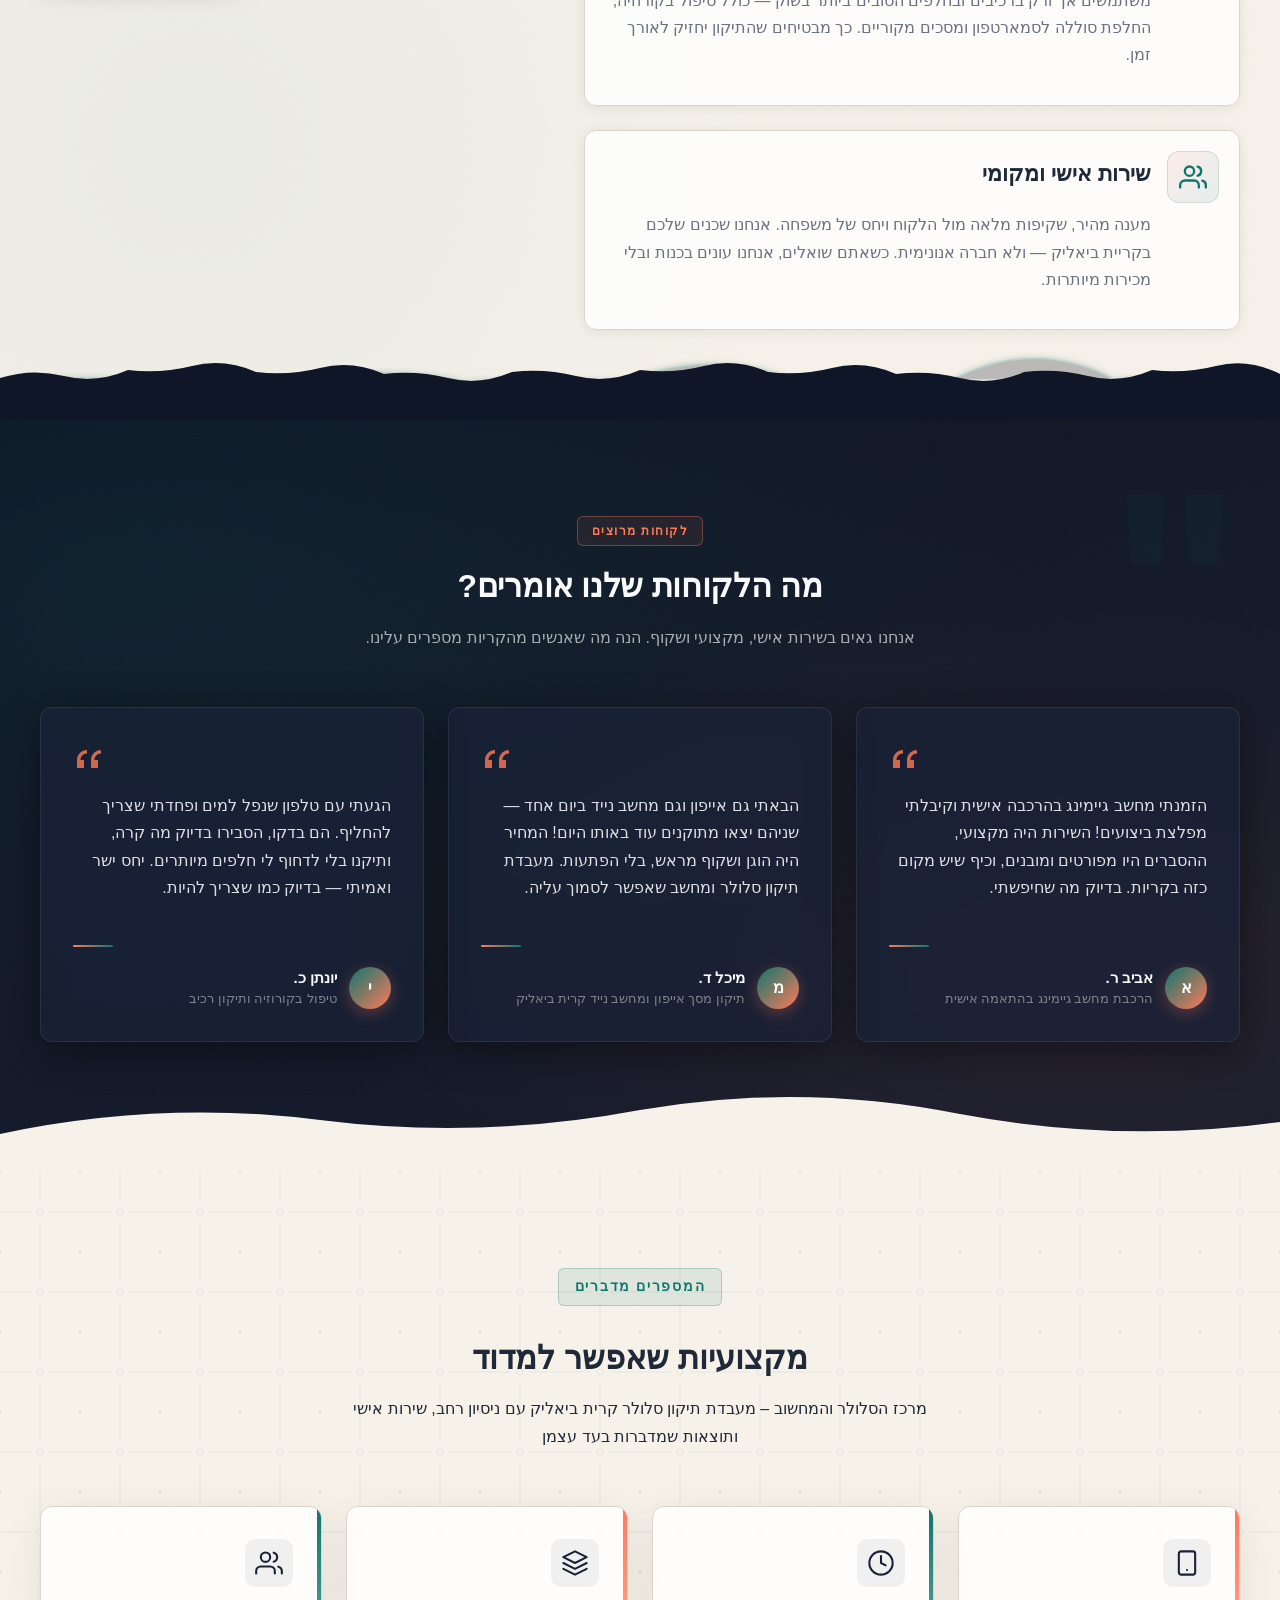
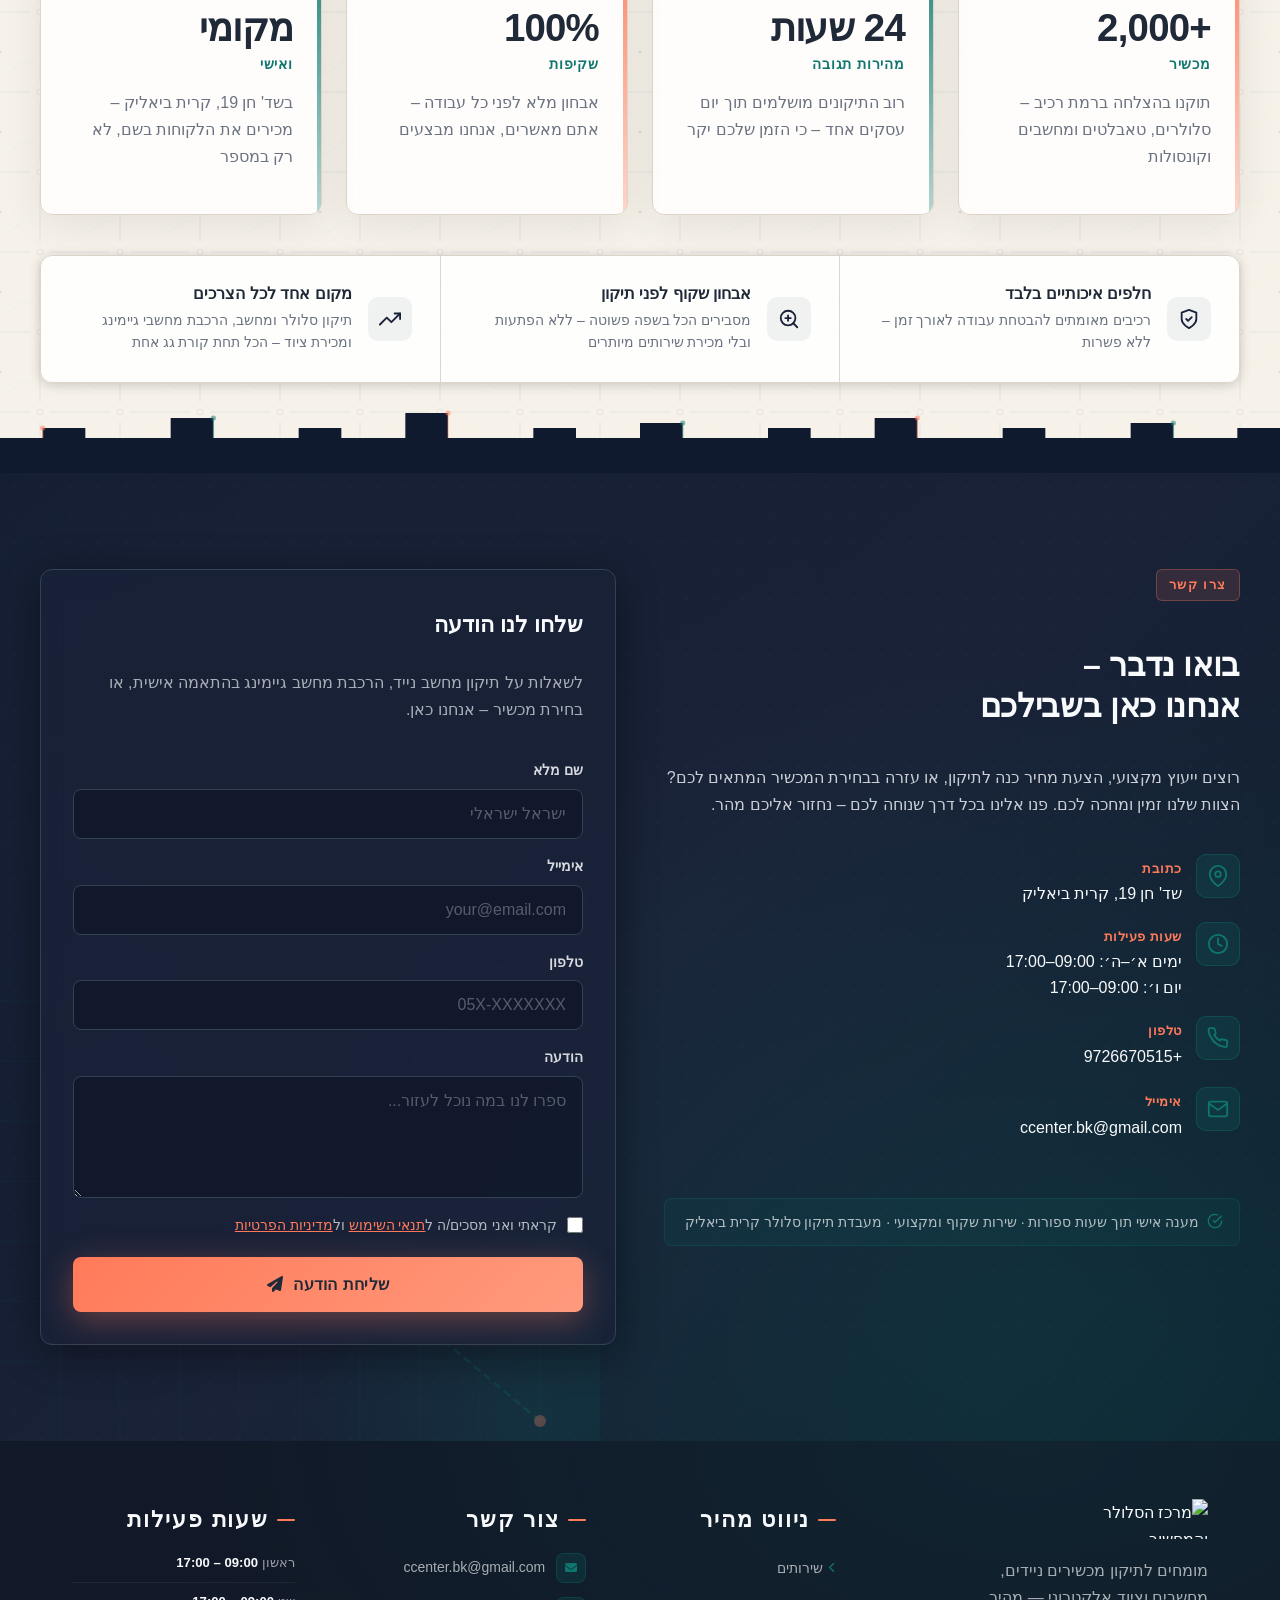
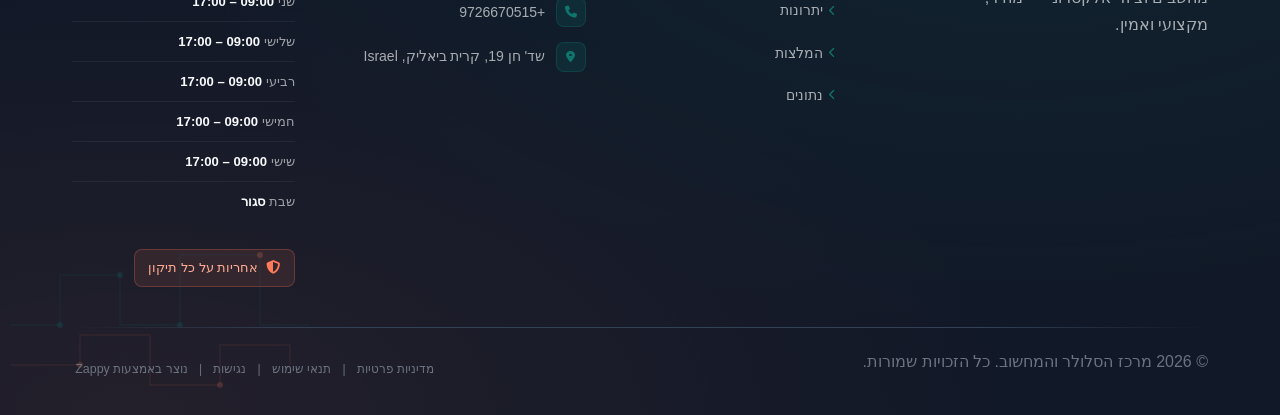
==== commit ec414f7f: "Background sync: Progressive GitHub Sync" ====
--- a/index.html
+++ b/index.html
@@ -318,7 +318,7 @@
     </svg>
   </button>
 
-  <button class="phone-header-btn" data-phone="046670515" aria-label="Call">
+  <button class="phone-header-btn" data-phone="+9726670515" aria-label="Call">
     <svg width="20" height="20" viewBox="0 0 24 24" fill="currentColor">
       <path d="M22 16.92v3a2 2 0 0 1-2.18 2 19.79 19.79 0 0 1-8.63-3.07 19.5 19.5 0 0 1-6-6 19.79 19.79 0 0 1-3.07-8.67A2 2 0 0 1 4.11 2h3a2 2 0 0 1 2 1.72 12.84 12.84 0 0 0 .7 2.81 2 2 0 0 1-.45 2.11L8.09 9.91a16 16 0 0 0 6 6l1.27-1.27a2 2 0 0 1 2.11-.45 12.84 12.84 0 0 0 2.81.7A2 2 0 0 1 22 16.92z"></path>
     </svg>
@@ -721,7 +721,7 @@
         const phoneLinks = document.querySelectorAll('a[href^="tel:"]');
         const phoneNumber = phoneLinks.length > 0 
           ? phoneLinks[0].getAttribute('href').replace('tel:', '')
-          : '046670515';
+          : '+9726670515';
         
         window.location.href = 'tel:' + phoneNumber;
         console.log('[Navbar] Phone button clicked');
@@ -810,7 +810,7 @@
           <i class="fab fa-whatsapp" aria-hidden="true"></i>
           ייעוץ מקצועי והצעת מחיר
         </a>
-        <a href="tel:046670515" class="index-hero-btn-secondary">
+        <a href="tel:+9726670515" class="index-hero-btn-secondary">
           <i class="fas fa-phone" aria-hidden="true"></i>
           התקשרו עכשיו
         </a>
@@ -1105,7 +1105,7 @@
 
 <section id="testimonials" class="index-testimonials-section" data-layout-spec="בית-testimonials" dir="rtl">
   <!-- Decorative oversized quote mark -->
-  <div class="index-testimonials-section__quote-motif" aria-hidden="true">“</div>
+  <div class="index-testimonials-section__quote-motif" aria-hidden="true">"</div>
 
   <!-- Faint circuitry texture overlay -->
   <div class="index-testimonials-section__texture" aria-hidden="true"></div>
@@ -1428,8 +1428,8 @@
               </div>
               <div class="index-contact-section__info-content" >
                 <strong>שעות פעילות</strong>
-                <span>ימים א׳–ה׳: 10:00–19:00</span>
-                <span>יום ו׳: 09:00–15:00</span>
+                <span>ימים א׳–ה׳: 09:00–17:00</span>
+                <span>יום ו׳: 09:00–17:00</span>
               </div>
             </li>
             <li class="index-contact-section__info-item">
@@ -1438,7 +1438,7 @@
               </div>
               <div class="index-contact-section__info-content">
                 <strong>טלפון</strong>
-                <a href="tel:046670515" class="index-contact-section__phone-link">046670515</a>
+                <a href="tel:+9726670515" class="index-contact-section__phone-link">+9726670515</a>
               </div>
             </li>
             <li class="index-contact-section__info-item">
@@ -1508,13 +1508,13 @@
       <!-- Column 1: Company Info -->
       <div class="footer-col footer-brand">
         <div class="footer-logo-wrap">
-          <img src="/assets/logo.webp" alt="מרכז הסלולר והמחשוב" class="logo" data-zappy-footer-image="true">
+          <img src="/assets/logo.webp" alt="מרכז הסלולר והמחשוב" class="logo">
         </div>
         <p class="footer-tagline">מומחים לתיקון מכשירים ניידים, מחשבים וציוד אלקטרוני — מהיר, מקצועי ואמין.</p>
         <div class="footer-social">
-          <a href="#" aria-label="Facebook" aria-disabled="true" title="Social media link not configured" style="cursor: not-allowed; opacity: 0.6;;display:none !important;"><i class="fab fa-facebook-f"></i></a>
-          <a href="#" aria-label="Instagram" aria-disabled="true" title="Social media link not configured" style="cursor: not-allowed; opacity: 0.6;;display:none !important;"><i class="fab fa-instagram" data-element-type="icon" data-element-id="icon-1777877945190-1gdlb99x0" data-icon-type="fontawesome"></i></a>
-          <a href="#" aria-label="WhatsApp" aria-disabled="true" title="Social media link not configured" style="cursor: not-allowed; opacity: 0.6;;display:none !important;"><i class="fab fa-whatsapp" data-element-type="icon" data-element-id="icon-1777877945191-vwjh1vwv5" data-icon-type="fontawesome"></i></a>
+          <a href="#" aria-label="Facebook" style="display:none !important;"><i class="fab fa-facebook-f"></i></a>
+          <a href="#" aria-label="Instagram" style="display:none !important;"><i class="fab fa-instagram"></i></a>
+          <a href="#" aria-label="WhatsApp" style="display:none !important;"><i class="fab fa-whatsapp"></i></a>
         </div>
       </div>
       <!-- Column 2: Quick Links -->
@@ -1532,12 +1532,12 @@
         <h3 class="footer-heading"><span class="heading-accent"></span>צור קשר</h3>
         <ul class="footer-contact">
           <li>
-            <span class="contact-icon"><i class="fas fa-envelope" data-element-type="icon" data-element-id="icon-1777877945191-cpn91zue7" data-icon-type="fontawesome"></i></span>
+            <span class="contact-icon"><i class="fas fa-envelope"></i></span>
             <span class="contact-text"><a href="mailto:ccenter.bk@gmail.com">ccenter.bk@gmail.com</a></span>
           </li>
           <li>
-            <span class="contact-icon"><i class="fas fa-phone" data-element-type="icon" data-element-id="icon-1777877945191-7sas66fw8" data-icon-type="fontawesome"></i></span>
-            <span class="contact-text"><a href="tel:046670515">046670515</a></span>
+            <span class="contact-icon"><i class="fas fa-phone"></i></span>
+            <span class="contact-text"><a href="tel:+9726670515">+9726670515</a></span>
           </li>
           <li><a href="/"><span class="contact-icon"><i class="fas fa-map-marker-alt"></i></span>
             <span class="contact-text">שד' חן 19, קרית ביאליק, Israel</span></a></li>
@@ -1547,12 +1547,16 @@
       <div class="footer-col footer-hours">
         <h3 class="footer-heading"><span class="heading-accent"></span>שעות פעילות</h3>
         <ul class="hours-list">
-          <li><a href="/"><span class="day">ראשון – חמישי</span><span class="time">09:00 – 19:00</span></a></li>
-          <li><a href="/"><span class="day">שישי</span><span class="time">09:00 – 14:00</span></a></li>
-          <li><a href="/"><span class="day">שבת</span><span class="time">סגור</span></a></li>
+          <li><a href="/"><span class="day">ראשון</span>&nbsp;<span class="time">09:00 – 17:00</span></a></li>
+          <li><a href="/"><span class="day">שני</span>&nbsp;<span class="time">09:00 – 17:00</span></a></li>
+          <li><a href="/"><span class="day">שלישי</span>&nbsp;<span class="time">09:00 – 17:00</span></a></li>
+          <li><a href="/"><span class="day">רביעי</span>&nbsp;<span class="time">09:00 – 17:00</span></a></li>
+          <li><a href="/"><span class="day">חמישי</span>&nbsp;<span class="time">09:00 – 17:00</span></a></li>
+          <li><a href="/"><span class="day">שישי</span>&nbsp;<span class="time">09:00 – 17:00</span></a></li>
+          <li><a href="/"><span class="day">שבת</span>&nbsp;<span class="time">סגור</span></a></li>
         </ul>
         <div class="footer-badge">
-          <i class="fas fa-shield-alt" data-element-type="icon" data-element-id="icon-1777877945191-4xs9xj8xg" data-icon-type="fontawesome"></i>
+          <i class="fas fa-shield-alt"></i>
           <span>אחריות על כל תיקון</span>
         </div>
       </div>
@@ -1561,7 +1565,7 @@
     <div class="footer-divider"></div>
     <!-- Bottom Bar -->
     <div class="footer-bottom">
-      <p class="footer-copy"  data-element-id="move-1777879119212-rkbuir0o">20265 מרכז הסלולר והמחשוב. כל הזכויות שמורות.</p>
+      <p class="footer-copy">© 2026 מרכז הסלולר והמחשוב. כל הזכויות שמורות.</p>
       <div class="footer-legal">
         <a href="/privacy">מדיניות פרטיות</a>
         <span class="legal-sep">|</span>
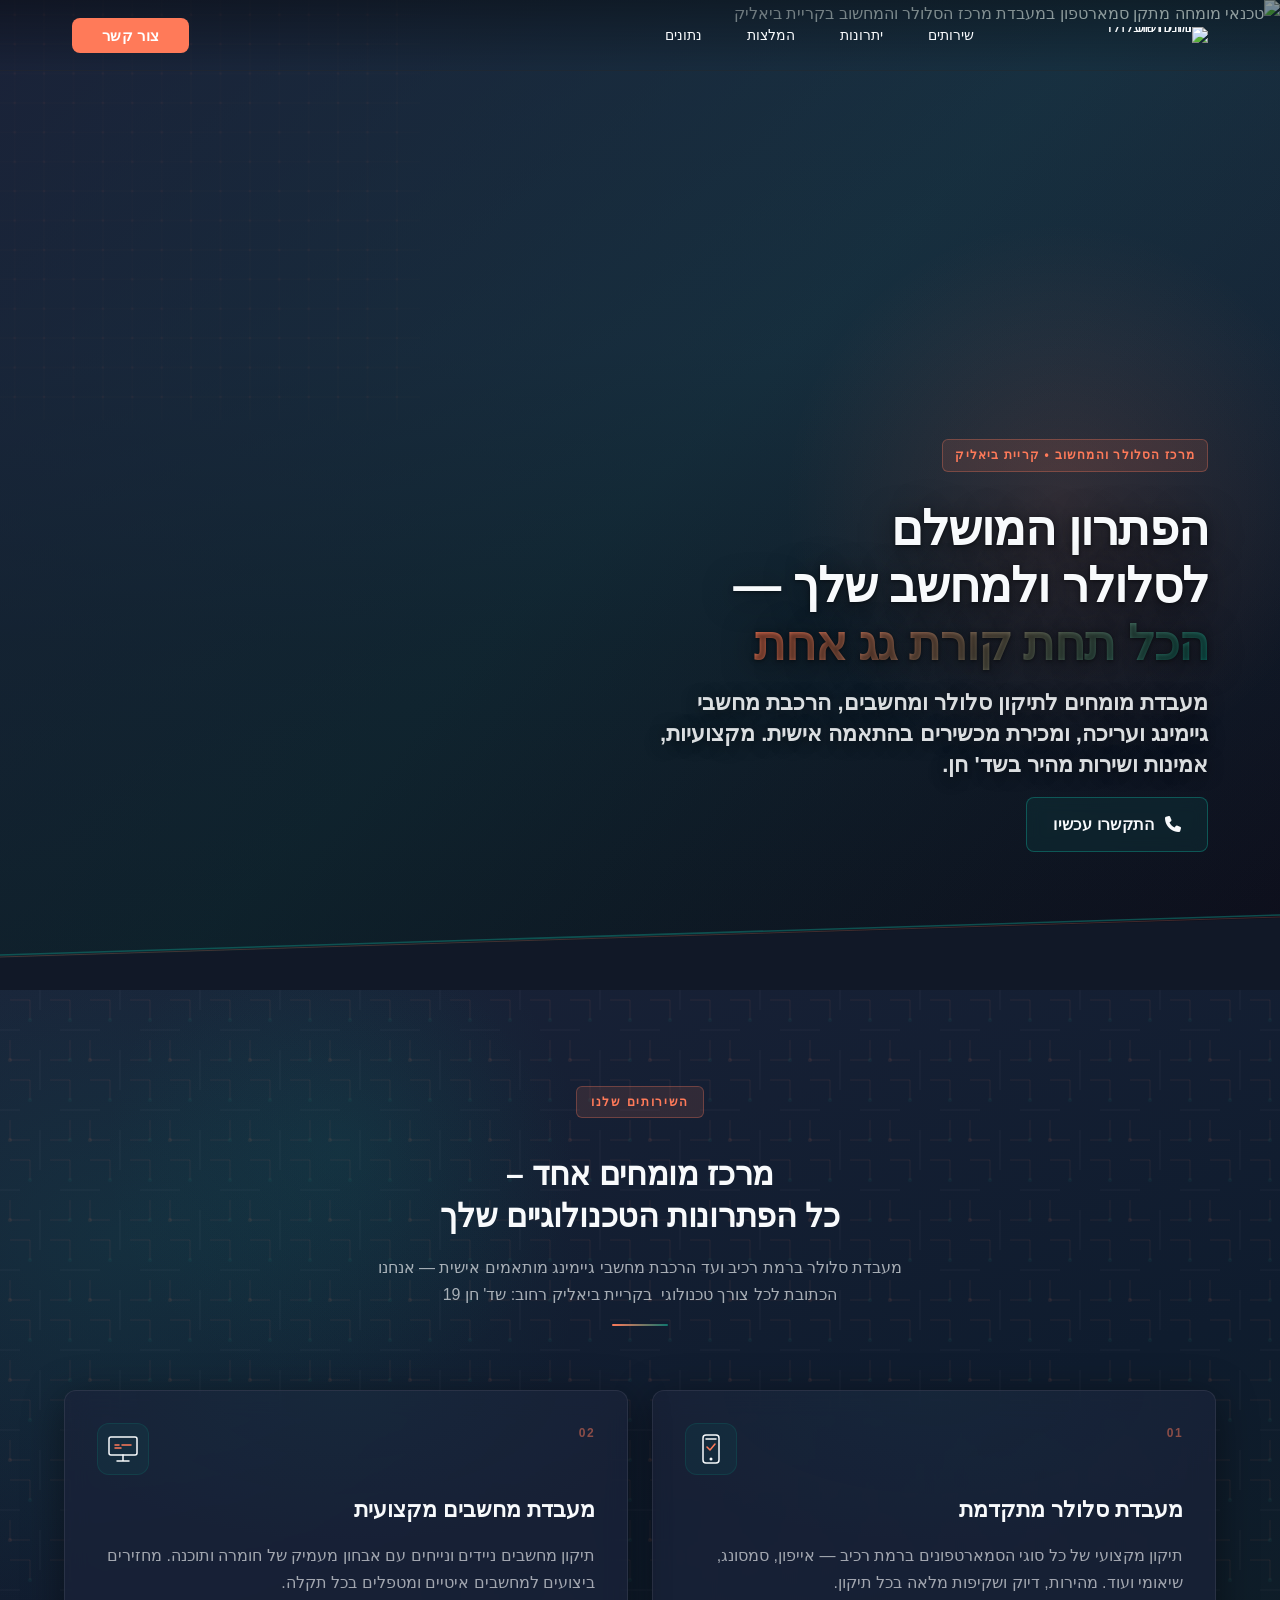
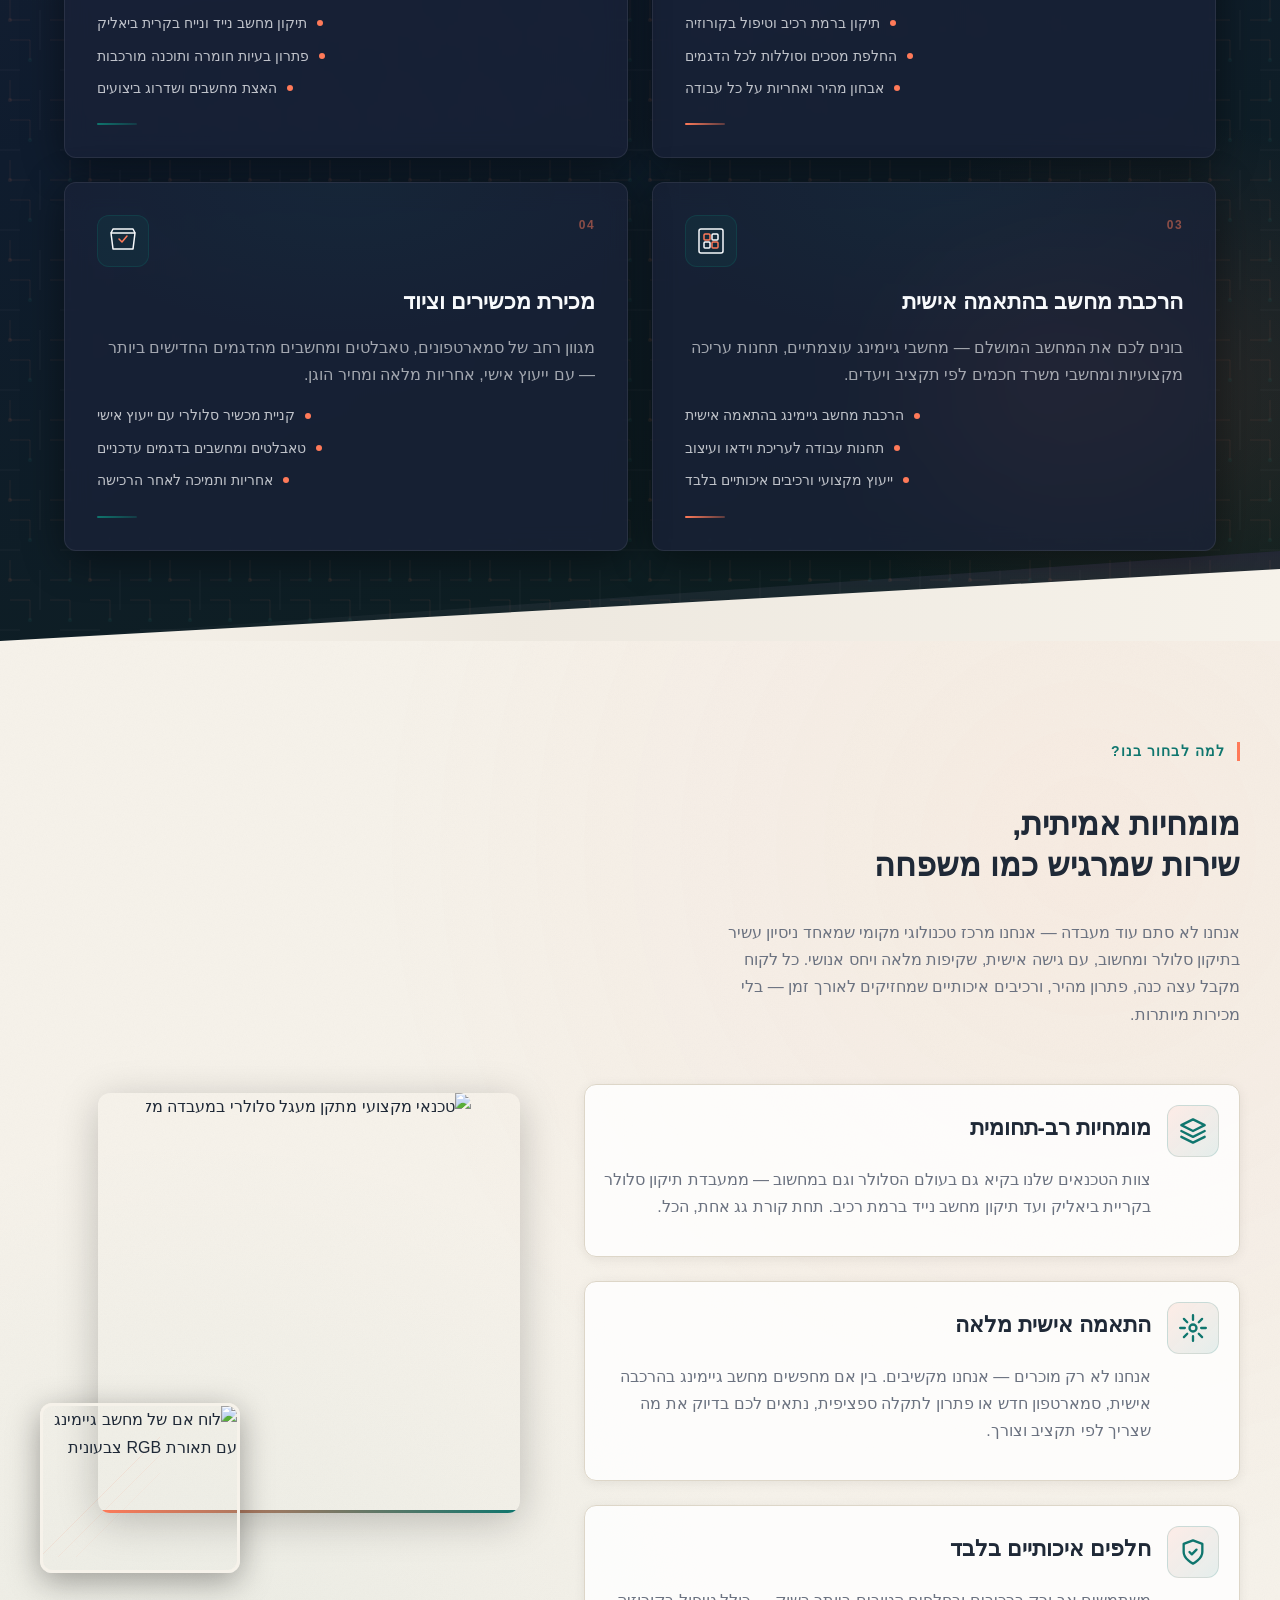
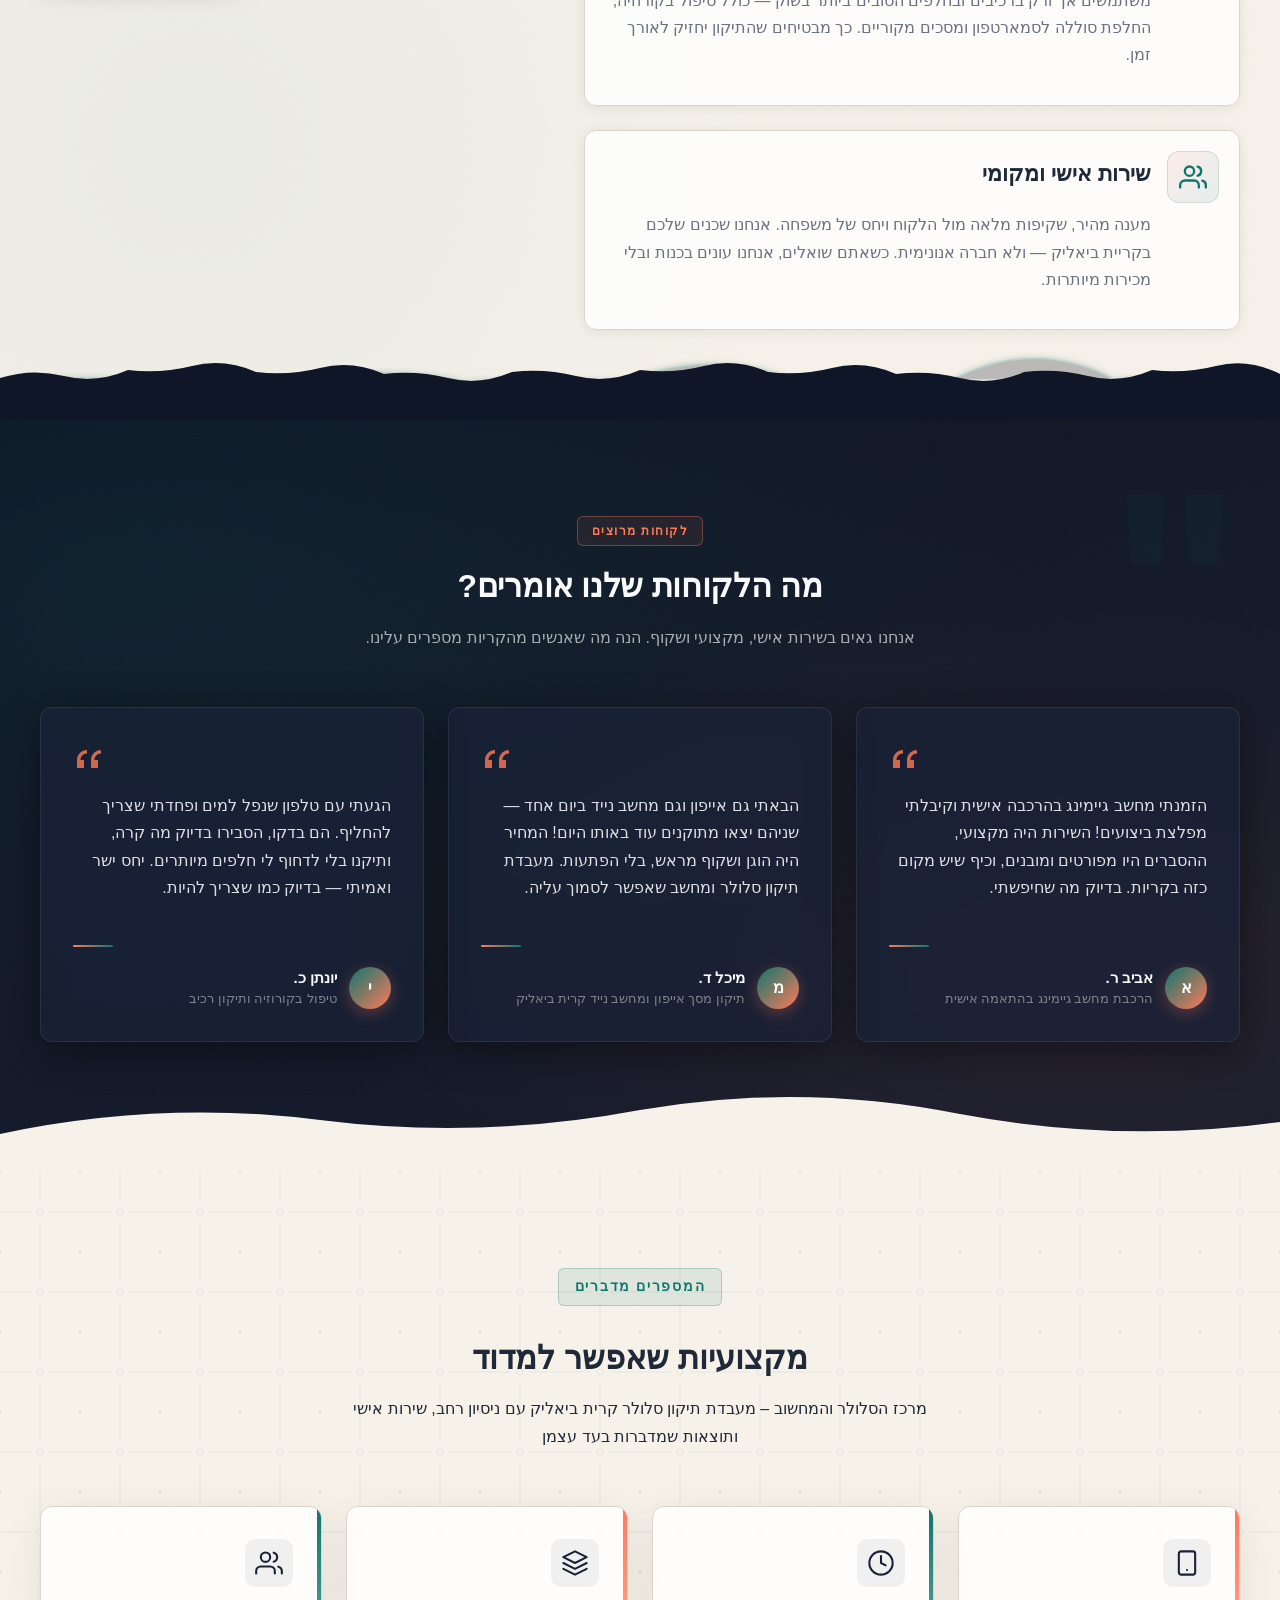
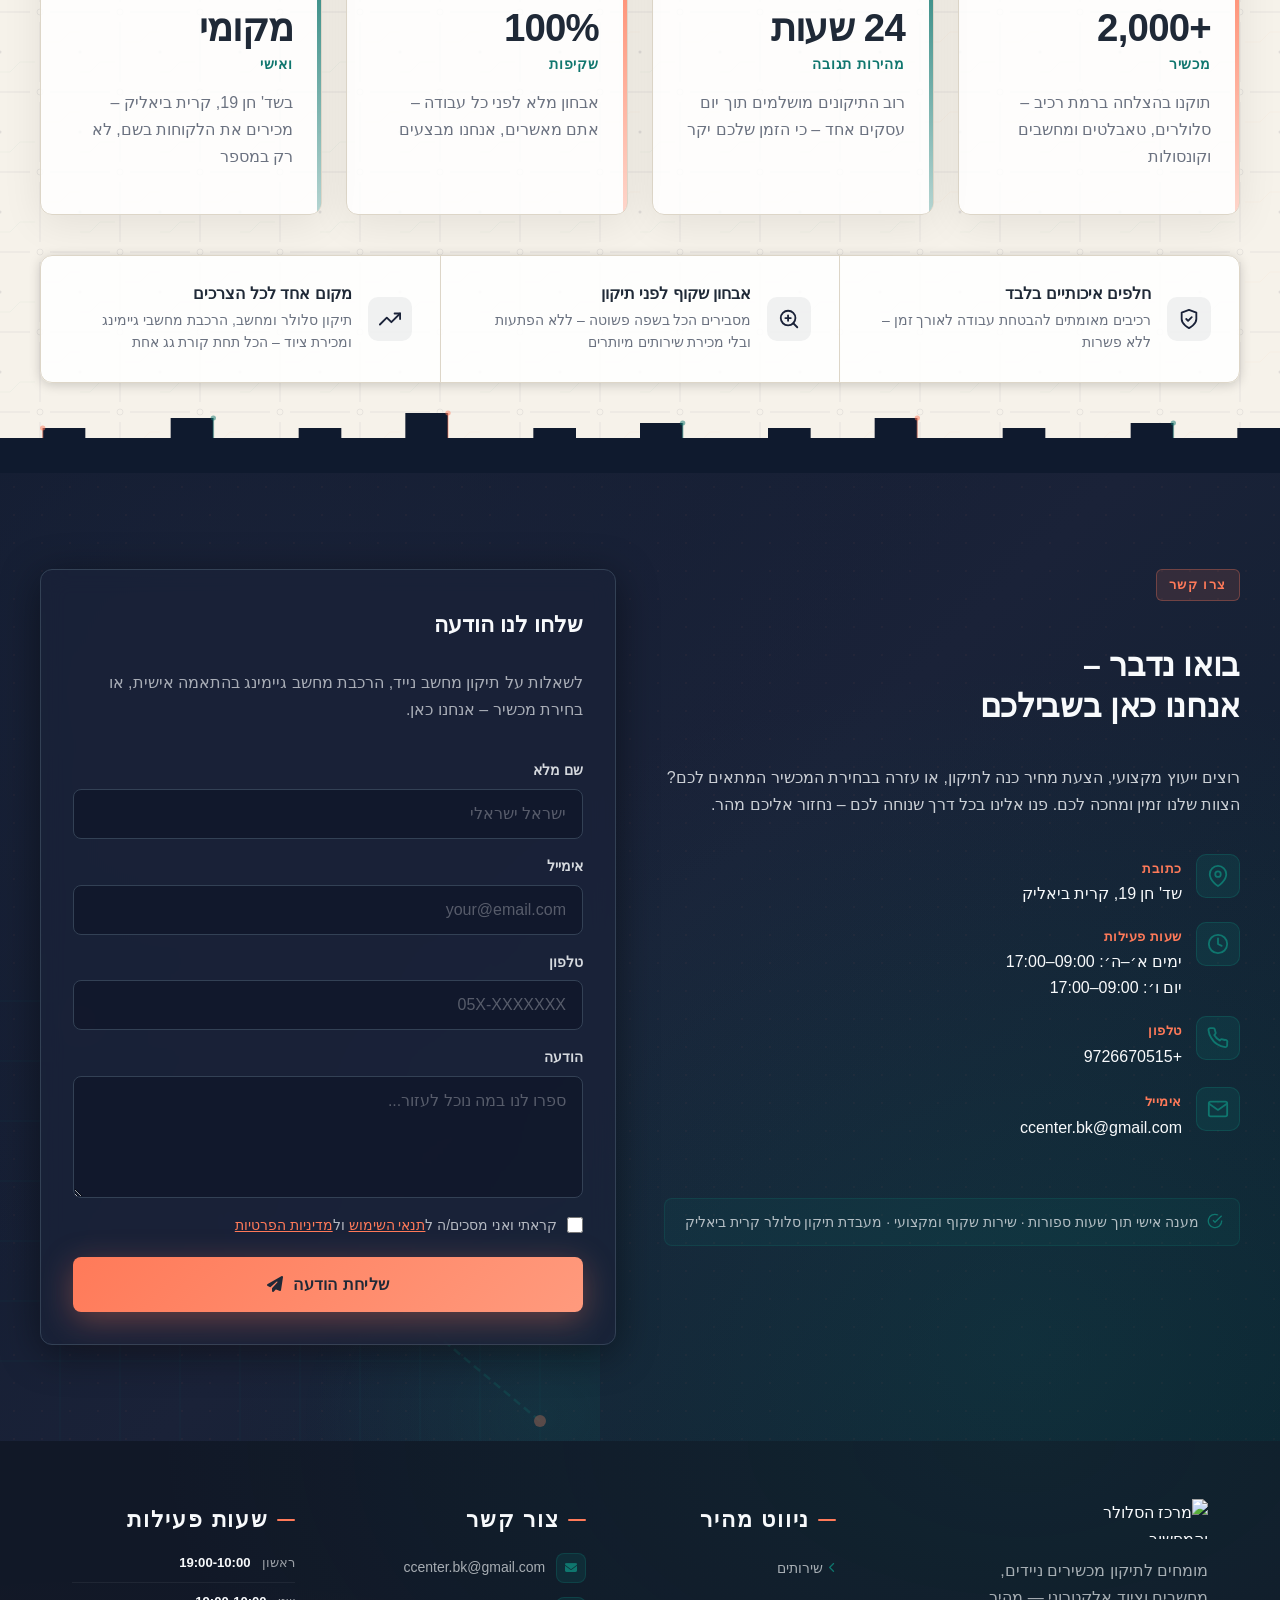
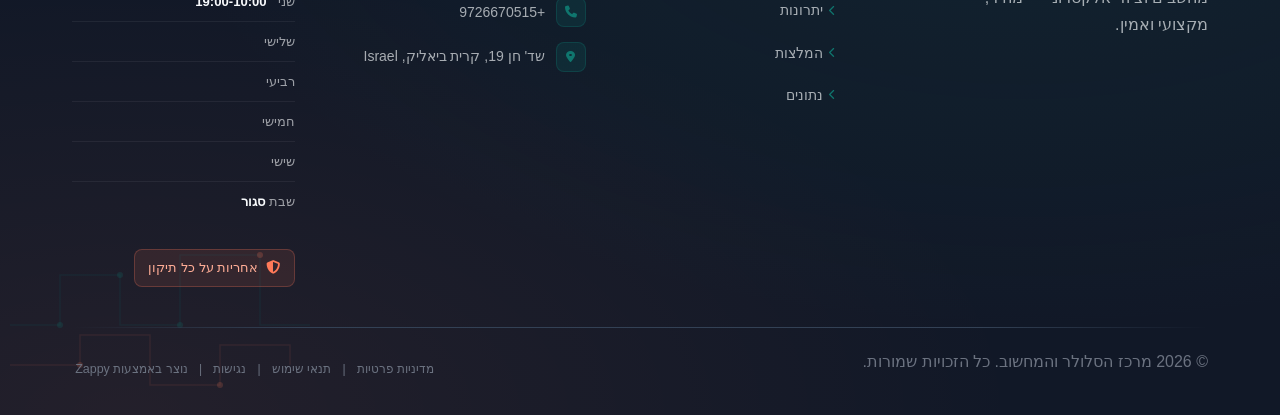
==== commit e704aa61: "Incremental sync: 1 page(s) — update_text_width" ====
--- a/index.html
+++ b/index.html
@@ -857,7 +857,7 @@
     <div class="iss-intro">
       <p><span class="iss-eyebrow">השירותים שלנו</span>
       </p><h2 class="iss-title">מרכז מומחים אחד –<br>כל הפתרונות הטכנולוגיים שלך</h2>
-      <p class="iss-subtitle" >מעבדת סלולר ברמת רכיב ועד הרכבת מחשבי גיימינג מותאמים אישית — אנחנו הכתובת לכל צורך טכנולוגי&nbsp; בקריית ביאליק רחוב: שד' חן 19</p>
+      <p class="iss-subtitle" style="">מעבדת סלולר ברמת רכיב ועד הרכבת מחשבי גיימינג מותאמים אישית — אנחנו הכתובת לכל צורך טכנולוגי&nbsp; בקריית ביאליק רחוב: שד' חן 19</p>
       <div class="iss-title-rule" aria-hidden="true"></div>
     </div>
 
@@ -1072,7 +1072,7 @@
 
         <!-- Smaller secondary tile peeking from bottom-end corner -->
         <figure class="index-benefits-img-secondary">
-          <img data-placeholder="index-benefits-image-2" data-context="Close-up macro photograph of a colorful RGB computer motherboard with glowing circuit traces, vivid teal and coral LED lighting, intricate electronic components. Premium gaming PC build detail shot, dramatic lighting, tech aesthetic." width="220" height="180" src="/assets/site-index-benefits-image-2.webp" alt="לוח אם של מחשב גיימינג עם תאורת RGB צבעונית" data-element-type="image" data-element-id="img-1777877945195-re8clx158" >
+          <img data-placeholder="index-benefits-image-2" data-context="Close-up macro photograph of a colorful RGB computer motherboard with glowing circuit traces, vivid teal and coral LED lighting, intricate electronic components. Premium gaming PC build detail shot, dramatic lighting, tech aesthetic." width="220" height="180" src="/assets/site-index-benefits-image-2.webp" alt="לוח אם של מחשב גיימינג עם תאורת RGB צבעונית" data-element-type="image" data-element-id="img-1777877945195-re8clx158" style="">
         </figure>
 
         <!-- Decorative diagonal accent lines -->
@@ -1242,7 +1242,7 @@
         </div>
         <div class="index-stats-section__metric-number">+2,000</div>
         <div class="index-stats-section__metric-unit">מכשיר</div>
-        <p class="index-stats-section__metric-desc" >תוקנו בהצלחה ברמת רכיב – סלולרים, טאבלטים ומחשבים וקונסולות&nbsp;</p>
+        <p class="index-stats-section__metric-desc" style="">תוקנו בהצלחה ברמת רכיב – סלולרים, טאבלטים ומחשבים וקונסולות&nbsp;</p>
       </article>
 
       <article class="index-stats-section__metric-card">
@@ -1284,7 +1284,7 @@
         </div>
         <div class="index-stats-section__metric-number">מקומי</div>
         <div class="index-stats-section__metric-unit">ואישי</div>
-        <p class="index-stats-section__metric-desc" >בשד' חן 19, קרית ביאליק – מכירים את הלקוחות בשם, לא רק במספר&nbsp;</p>
+        <p class="index-stats-section__metric-desc" style="">בשד' חן 19, קרית ביאליק – מכירים את הלקוחות בשם, לא רק במספר&nbsp;</p>
       </article>
 
     </div>
@@ -1417,7 +1417,7 @@
               <div class="index-contact-section__info-icon">
                 <svg data-element-type="icon" data-icon-type="svg" viewBox="0 0 24 24" fill="none" stroke="currentColor" stroke-width="2" stroke-linecap="round" stroke-linejoin="round" width="22" height="22" aria-hidden="true"><path d="M21 10c0 7-9 13-9 13s-9-6-9-13a9 9 0 0 1 18 0z"></path><circle cx="12" cy="10" r="3"></circle></svg>
               </div>
-              <div class="index-contact-section__info-content" >
+              <div class="index-contact-section__info-content" style="">
                 <strong>כתובת</strong>
                 <span>שד' חן 19, קרית ביאליק</span>
               </div>
@@ -1426,7 +1426,7 @@
               <div class="index-contact-section__info-icon">
                 <svg data-element-type="icon" data-icon-type="svg" viewBox="0 0 24 24" fill="none" stroke="currentColor" stroke-width="2" stroke-linecap="round" stroke-linejoin="round" width="22" height="22" aria-hidden="true"><circle cx="12" cy="12" r="10"></circle><polyline points="12 6 12 12 16 14"></polyline></svg>
               </div>
-              <div class="index-contact-section__info-content" >
+              <div class="index-contact-section__info-content" style="">
                 <strong>שעות פעילות</strong>
                 <span>ימים א׳–ה׳: 09:00–17:00</span>
                 <span>יום ו׳: 09:00–17:00</span>
@@ -1508,7 +1508,7 @@
       <!-- Column 1: Company Info -->
       <div class="footer-col footer-brand">
         <div class="footer-logo-wrap">
-          <img src="/assets/logo.webp" alt="מרכז הסלולר והמחשוב" class="logo">
+          <img src="/assets/logo.webp" alt="מרכז הסלולר והמחשוב" class="logo" data-zappy-footer-image="true">
         </div>
         <p class="footer-tagline">מומחים לתיקון מכשירים ניידים, מחשבים וציוד אלקטרוני — מהיר, מקצועי ואמין.</p>
         <div class="footer-social">
@@ -1532,11 +1532,11 @@
         <h3 class="footer-heading"><span class="heading-accent"></span>צור קשר</h3>
         <ul class="footer-contact">
           <li>
-            <span class="contact-icon"><i class="fas fa-envelope"></i></span>
+            <span class="contact-icon"><i class="fas fa-envelope" data-element-type="icon" data-element-id="icon-1777879813975-tnuqehren" data-icon-type="fontawesome"></i></span>
             <span class="contact-text"><a href="mailto:ccenter.bk@gmail.com">ccenter.bk@gmail.com</a></span>
           </li>
           <li>
-            <span class="contact-icon"><i class="fas fa-phone"></i></span>
+            <span class="contact-icon"><i class="fas fa-phone" data-element-type="icon" data-element-id="icon-1777879813975-3ql899lys" data-icon-type="fontawesome"></i></span>
             <span class="contact-text"><a href="tel:+9726670515">+9726670515</a></span>
           </li>
           <li><a href="/"><span class="contact-icon"><i class="fas fa-map-marker-alt"></i></span>
@@ -1545,18 +1545,18 @@
       </div>
       <!-- Column 4: Hours / Extra -->
       <div class="footer-col footer-hours">
-        <h3 class="footer-heading"><span class="heading-accent"></span>שעות פעילות</h3>
-        <ul class="hours-list">
-          <li><a href="/"><span class="day">ראשון</span>&nbsp;<span class="time">09:00 – 17:00</span></a></li>
-          <li><a href="/"><span class="day">שני</span>&nbsp;<span class="time">09:00 – 17:00</span></a></li>
-          <li><a href="/"><span class="day">שלישי</span>&nbsp;<span class="time">09:00 – 17:00</span></a></li>
-          <li><a href="/"><span class="day">רביעי</span>&nbsp;<span class="time">09:00 – 17:00</span></a></li>
-          <li><a href="/"><span class="day">חמישי</span>&nbsp;<span class="time">09:00 – 17:00</span></a></li>
-          <li><a href="/"><span class="day">שישי</span>&nbsp;<span class="time">09:00 – 17:00</span></a></li>
+        <h3 class="footer-heading" style=""><span class="heading-accent"></span>שעות פעילות</h3>
+        <ul class="hours-list" style="outline: none; max-width: 366px; margin-left: auto; margin-right: auto;" data-zappy-text-width="custom">
+          <li><a href="/"><span class="day">ראשון</span>&nbsp;&nbsp;<span class="time">&nbsp;19:00-10:00</span></a></li>
+          <li><a href="/"><span class="day">שני</span>&nbsp;<span class="time">&nbsp; 19:00-10:00</span></a></li>
+          <li><a href="/"><span class="day">שלישי</span>&nbsp; &nbsp;</a></li>
+          <li><a href="/"><span class="day">רביעי</span>&nbsp;</a></li>
+          <li><a href="/"><span class="day">חמישי</span>&nbsp;</a></li>
+          <li><a href="/"><span class="day">שישי</span>&nbsp;</a></li>
           <li><a href="/"><span class="day">שבת</span>&nbsp;<span class="time">סגור</span></a></li>
         </ul>
         <div class="footer-badge">
-          <i class="fas fa-shield-alt"></i>
+          <i class="fas fa-shield-alt" data-element-type="icon" data-element-id="icon-1777879813976-8vxr2vv2d" data-icon-type="fontawesome"></i>
           <span>אחריות על כל תיקון</span>
         </div>
       </div>
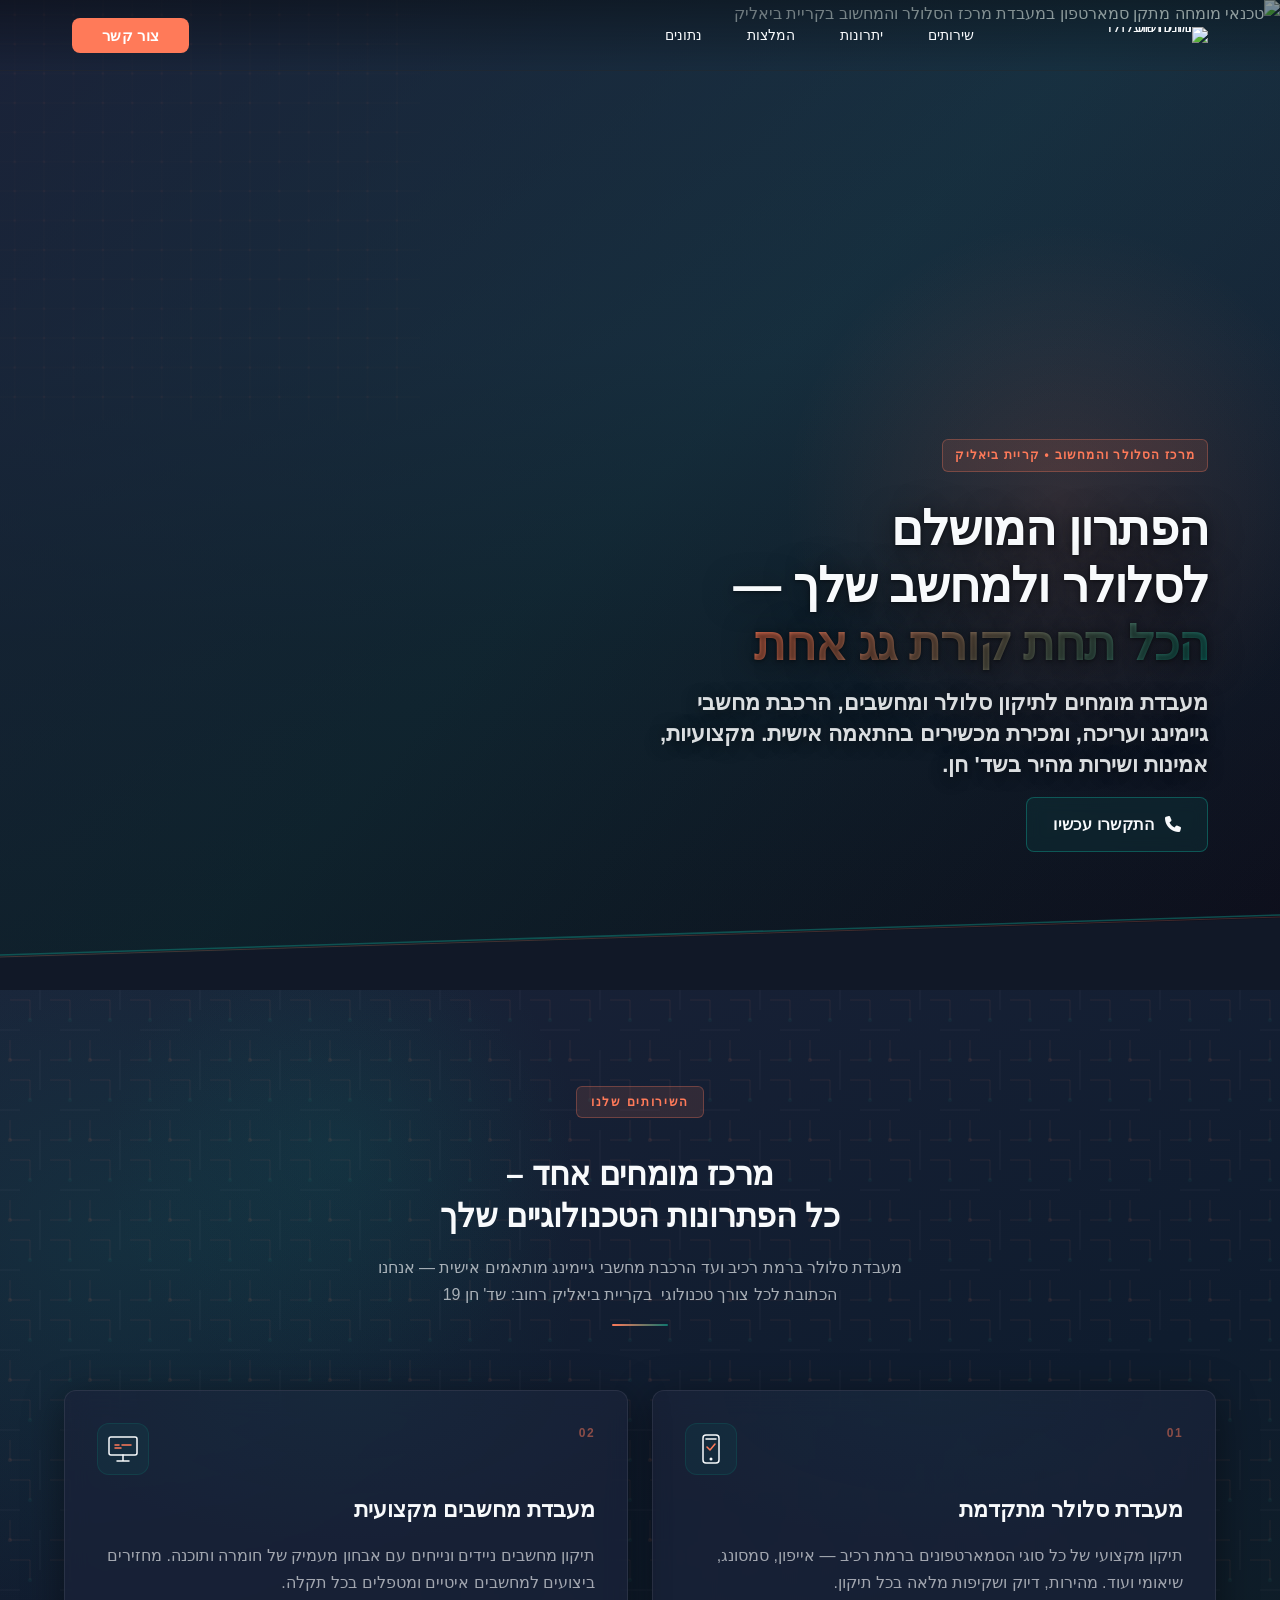
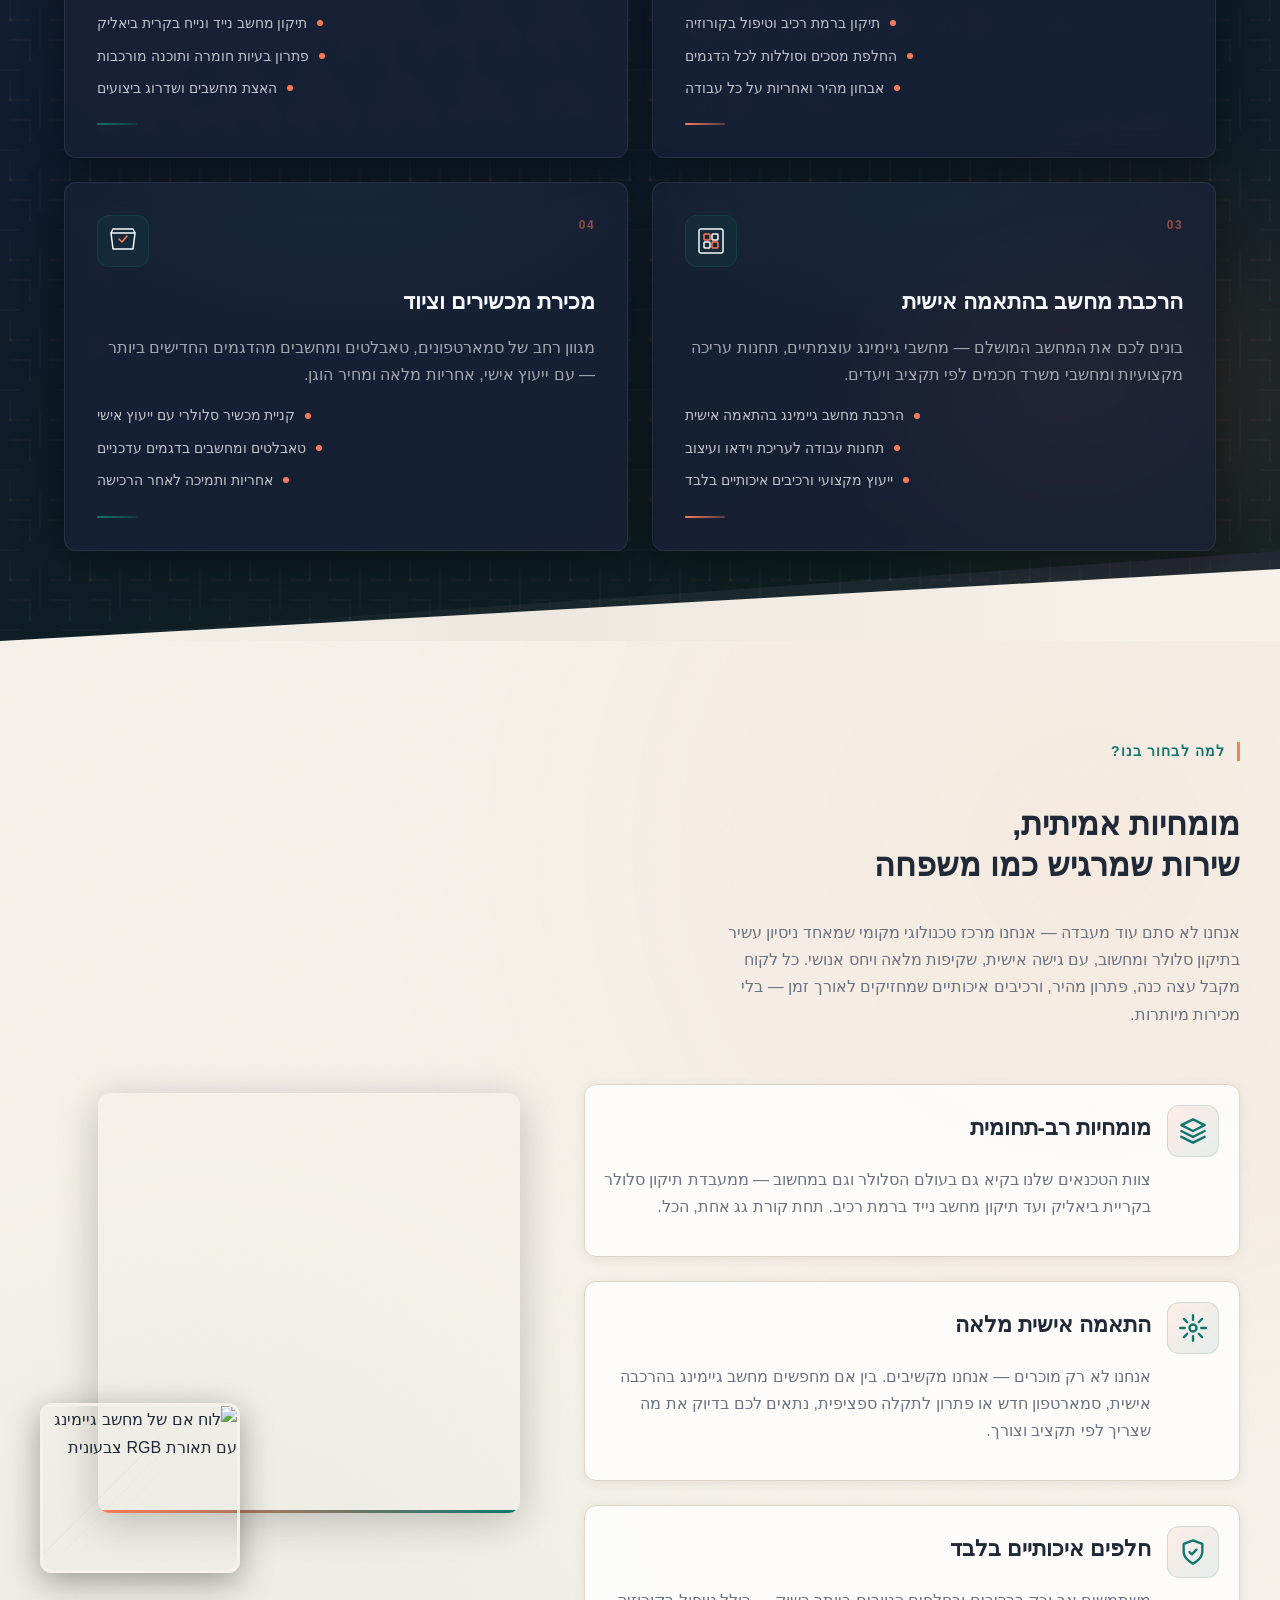
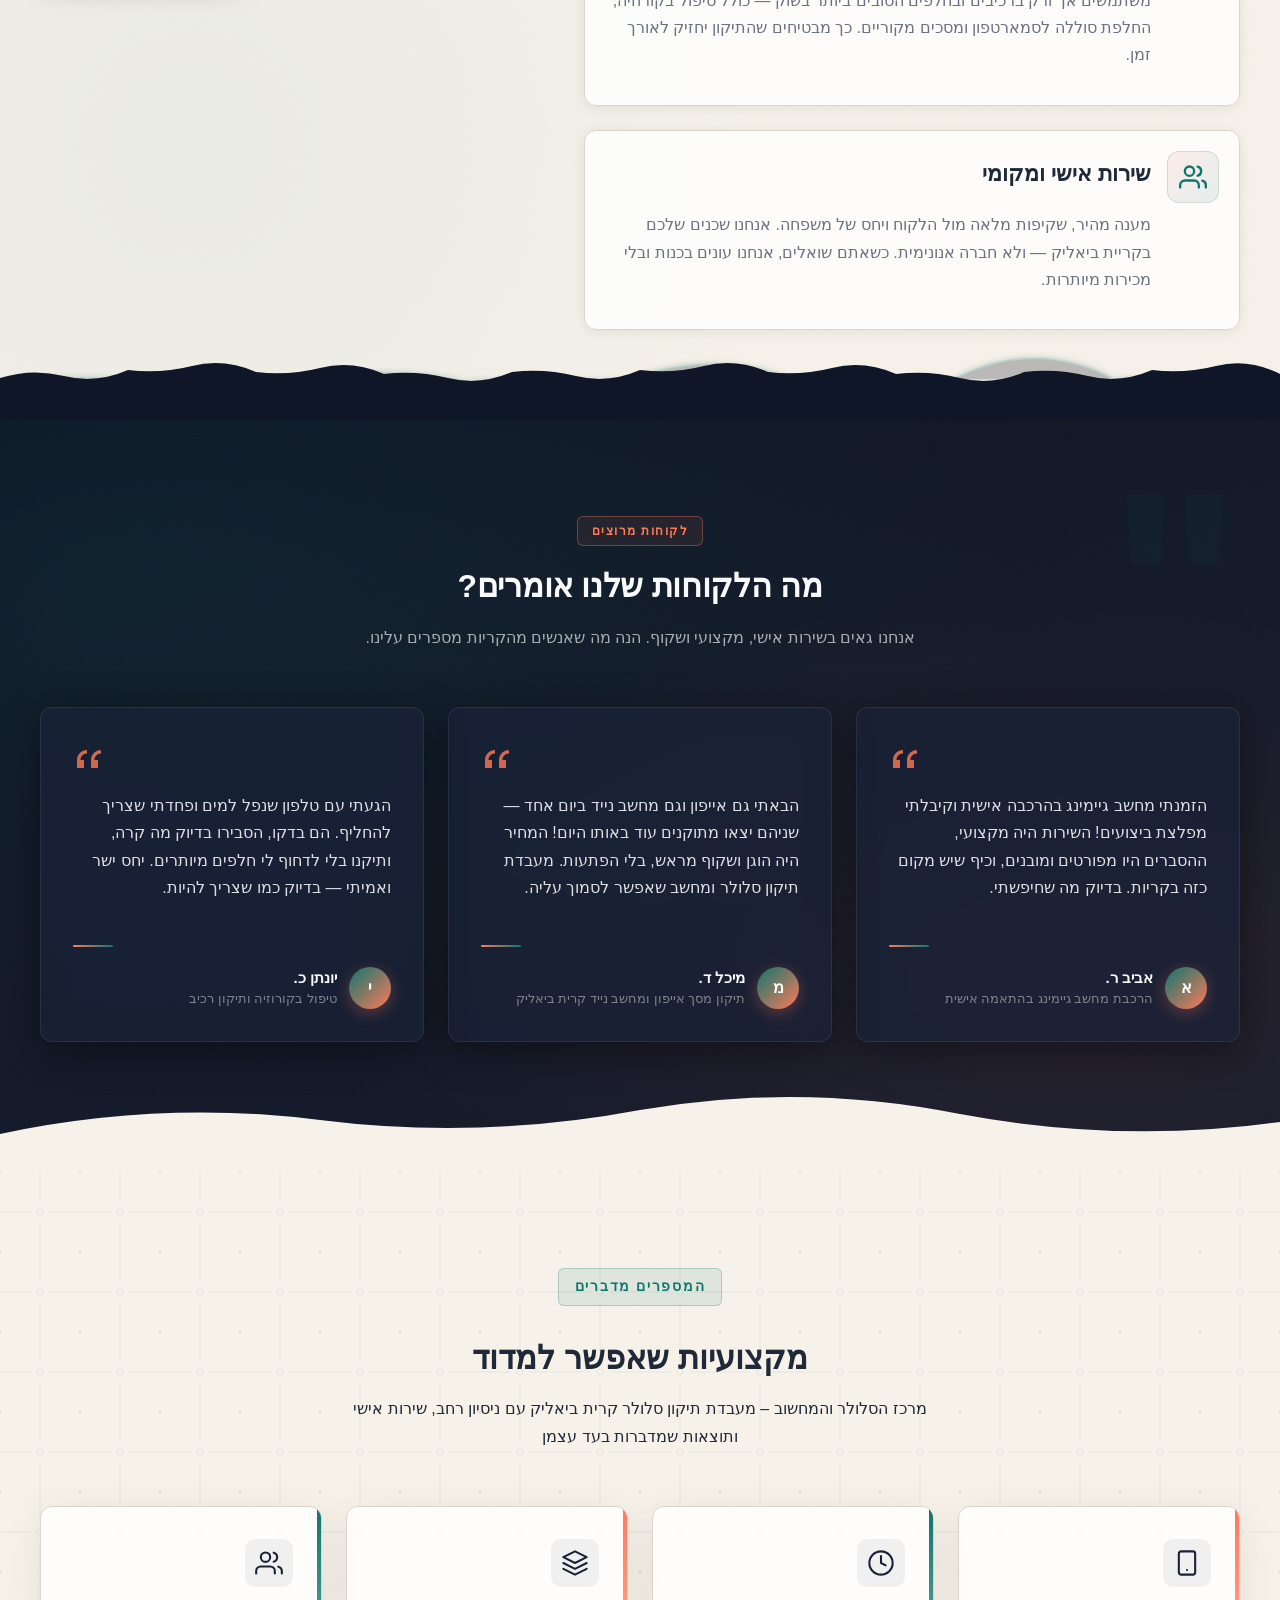
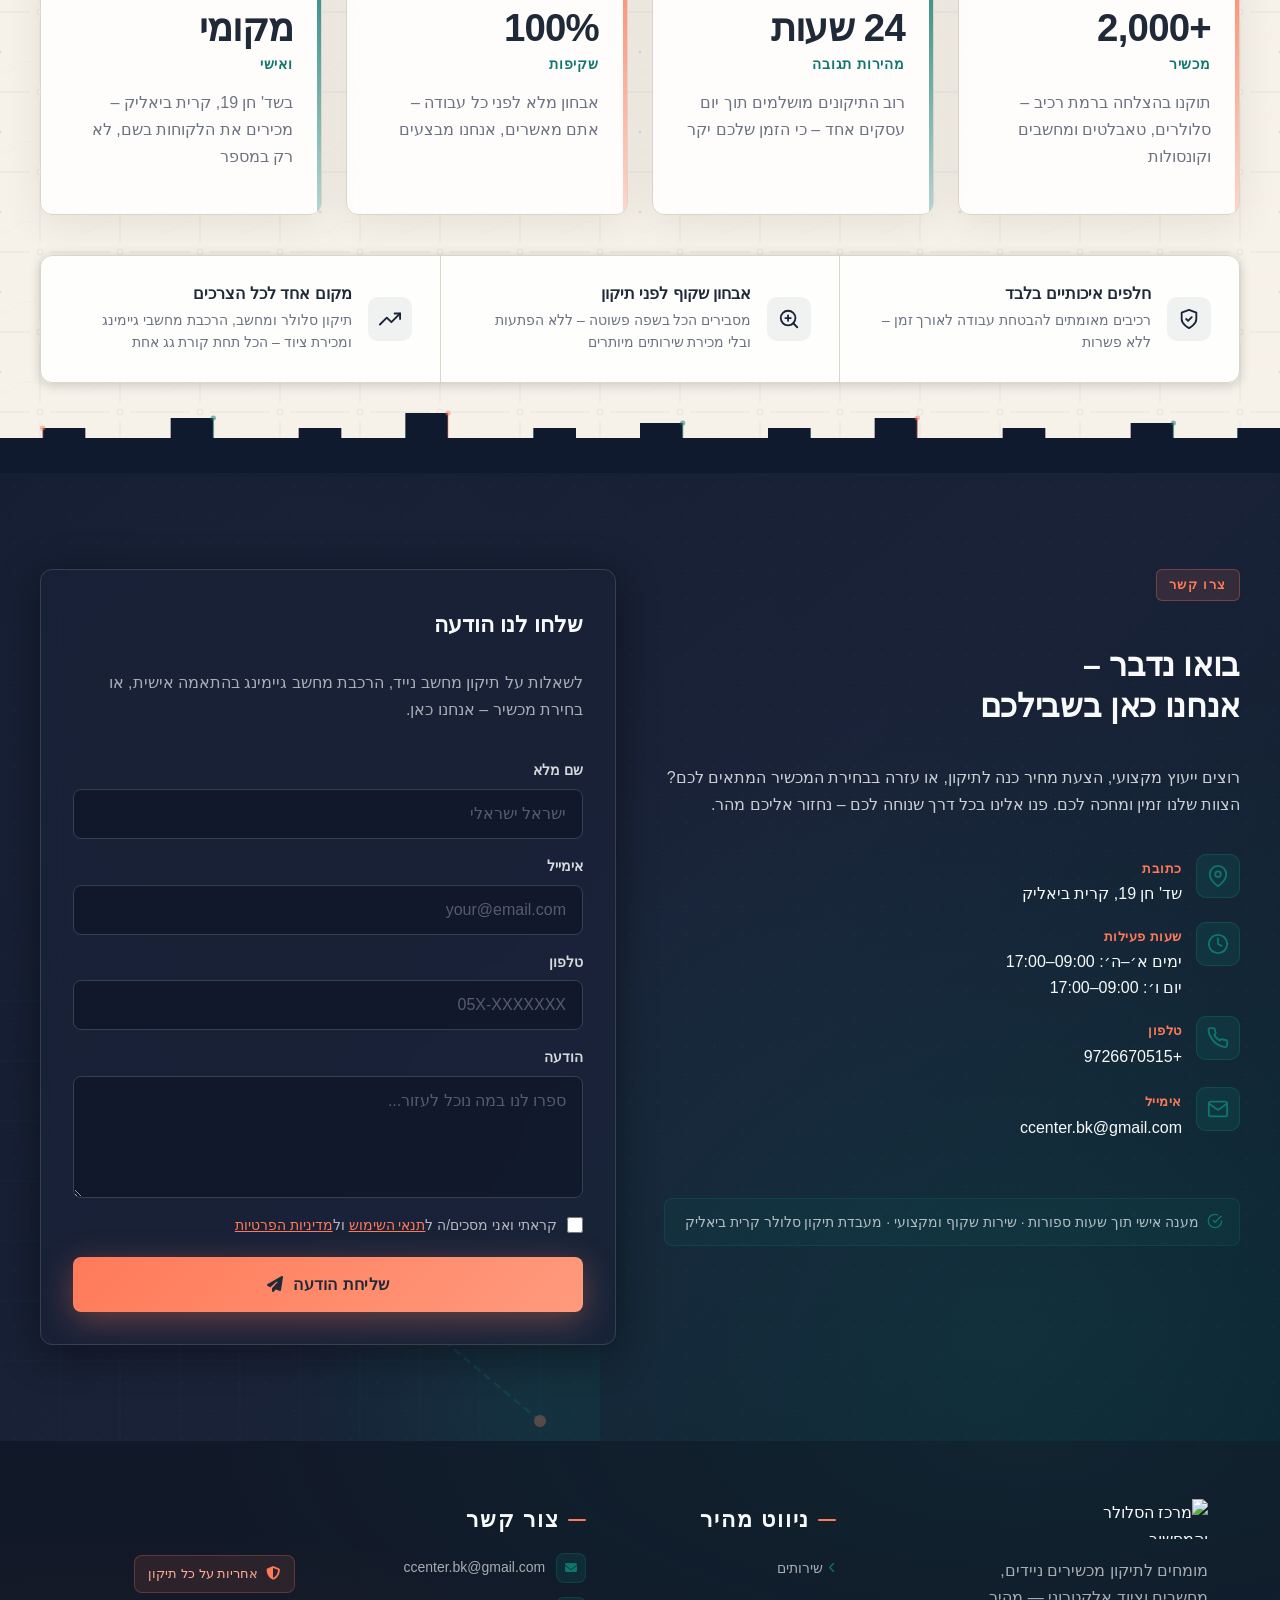
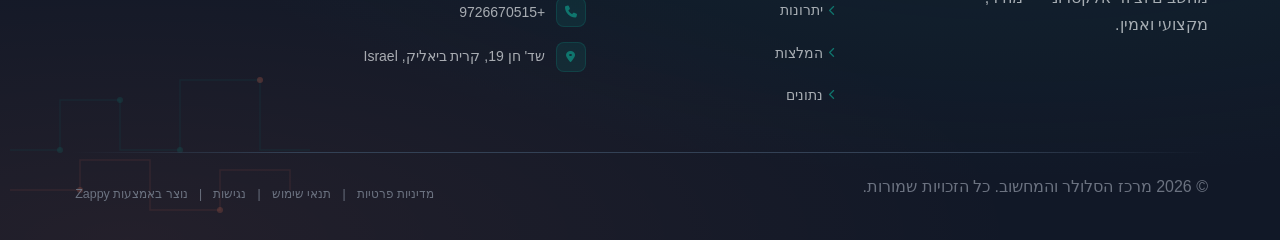
==== commit c833aa21: "Incremental sync: 1 page(s) — update_text_width, update_text" ====
--- a/index.html
+++ b/index.html
@@ -1529,32 +1529,20 @@
       </div>
       <!-- Column 3: Contact Info -->
       <div class="footer-col footer-contact-col">
-        <h3 class="footer-heading"><span class="heading-accent"></span>צור קשר</h3>
-        <ul class="footer-contact">
-          <li>
-            <span class="contact-icon"><i class="fas fa-envelope" data-element-type="icon" data-element-id="icon-1777879813975-tnuqehren" data-icon-type="fontawesome"></i></span>
+        <h3 class="footer-heading" style=""><span class="heading-accent"></span>צור קשר</h3>
+        <ul class="footer-contact" style=""><li>
+            <span class="contact-icon"><i class="fas fa-envelope" data-element-type="icon" data-element-id="icon-1777879813975-tnuqehren" data-icon-type="fontawesome" style="cursor: pointer;"></i></span>
             <span class="contact-text"><a href="mailto:ccenter.bk@gmail.com">ccenter.bk@gmail.com</a></span>
-          </li>
-          <li>
-            <span class="contact-icon"><i class="fas fa-phone" data-element-type="icon" data-element-id="icon-1777879813975-3ql899lys" data-icon-type="fontawesome"></i></span>
+          </li><li>
+            <span class="contact-icon"><i class="fas fa-phone" data-element-type="icon" data-element-id="icon-1777879813975-3ql899lys" data-icon-type="fontawesome" style="cursor: pointer;"></i></span>
             <span class="contact-text"><a href="tel:+9726670515">+9726670515</a></span>
-          </li>
-          <li><a href="/"><span class="contact-icon"><i class="fas fa-map-marker-alt"></i></span>
-            <span class="contact-text">שד' חן 19, קרית ביאליק, Israel</span></a></li>
-        </ul>
+          </li><li><a href="/"><span class="contact-icon"><i class="fas fa-map-marker-alt" style="cursor: pointer;"></i></span>
+            <span class="contact-text">שד' חן 19, קרית ביאליק, Israel</span></a></li></ul>
       </div>
       <!-- Column 4: Hours / Extra -->
       <div class="footer-col footer-hours">
-        <h3 class="footer-heading" style=""><span class="heading-accent"></span>שעות פעילות</h3>
-        <ul class="hours-list" style="outline: none; max-width: 366px; margin-left: auto; margin-right: auto;" data-zappy-text-width="custom">
-          <li><a href="/"><span class="day">ראשון</span>&nbsp;&nbsp;<span class="time">&nbsp;19:00-10:00</span></a></li>
-          <li><a href="/"><span class="day">שני</span>&nbsp;<span class="time">&nbsp; 19:00-10:00</span></a></li>
-          <li><a href="/"><span class="day">שלישי</span>&nbsp; &nbsp;</a></li>
-          <li><a href="/"><span class="day">רביעי</span>&nbsp;</a></li>
-          <li><a href="/"><span class="day">חמישי</span>&nbsp;</a></li>
-          <li><a href="/"><span class="day">שישי</span>&nbsp;</a></li>
-          <li><a href="/"><span class="day">שבת</span>&nbsp;<span class="time">סגור</span></a></li>
-        </ul>
+        
+        <ul class="hours-list" style="max-width: 350px; margin-left: auto; margin-right: auto;" data-zappy-text-width="custom"><li><a href="/"><br></a></li></ul>
         <div class="footer-badge">
           <i class="fas fa-shield-alt" data-element-type="icon" data-element-id="icon-1777879813976-8vxr2vv2d" data-icon-type="fontawesome"></i>
           <span>אחריות על כל תיקון</span>
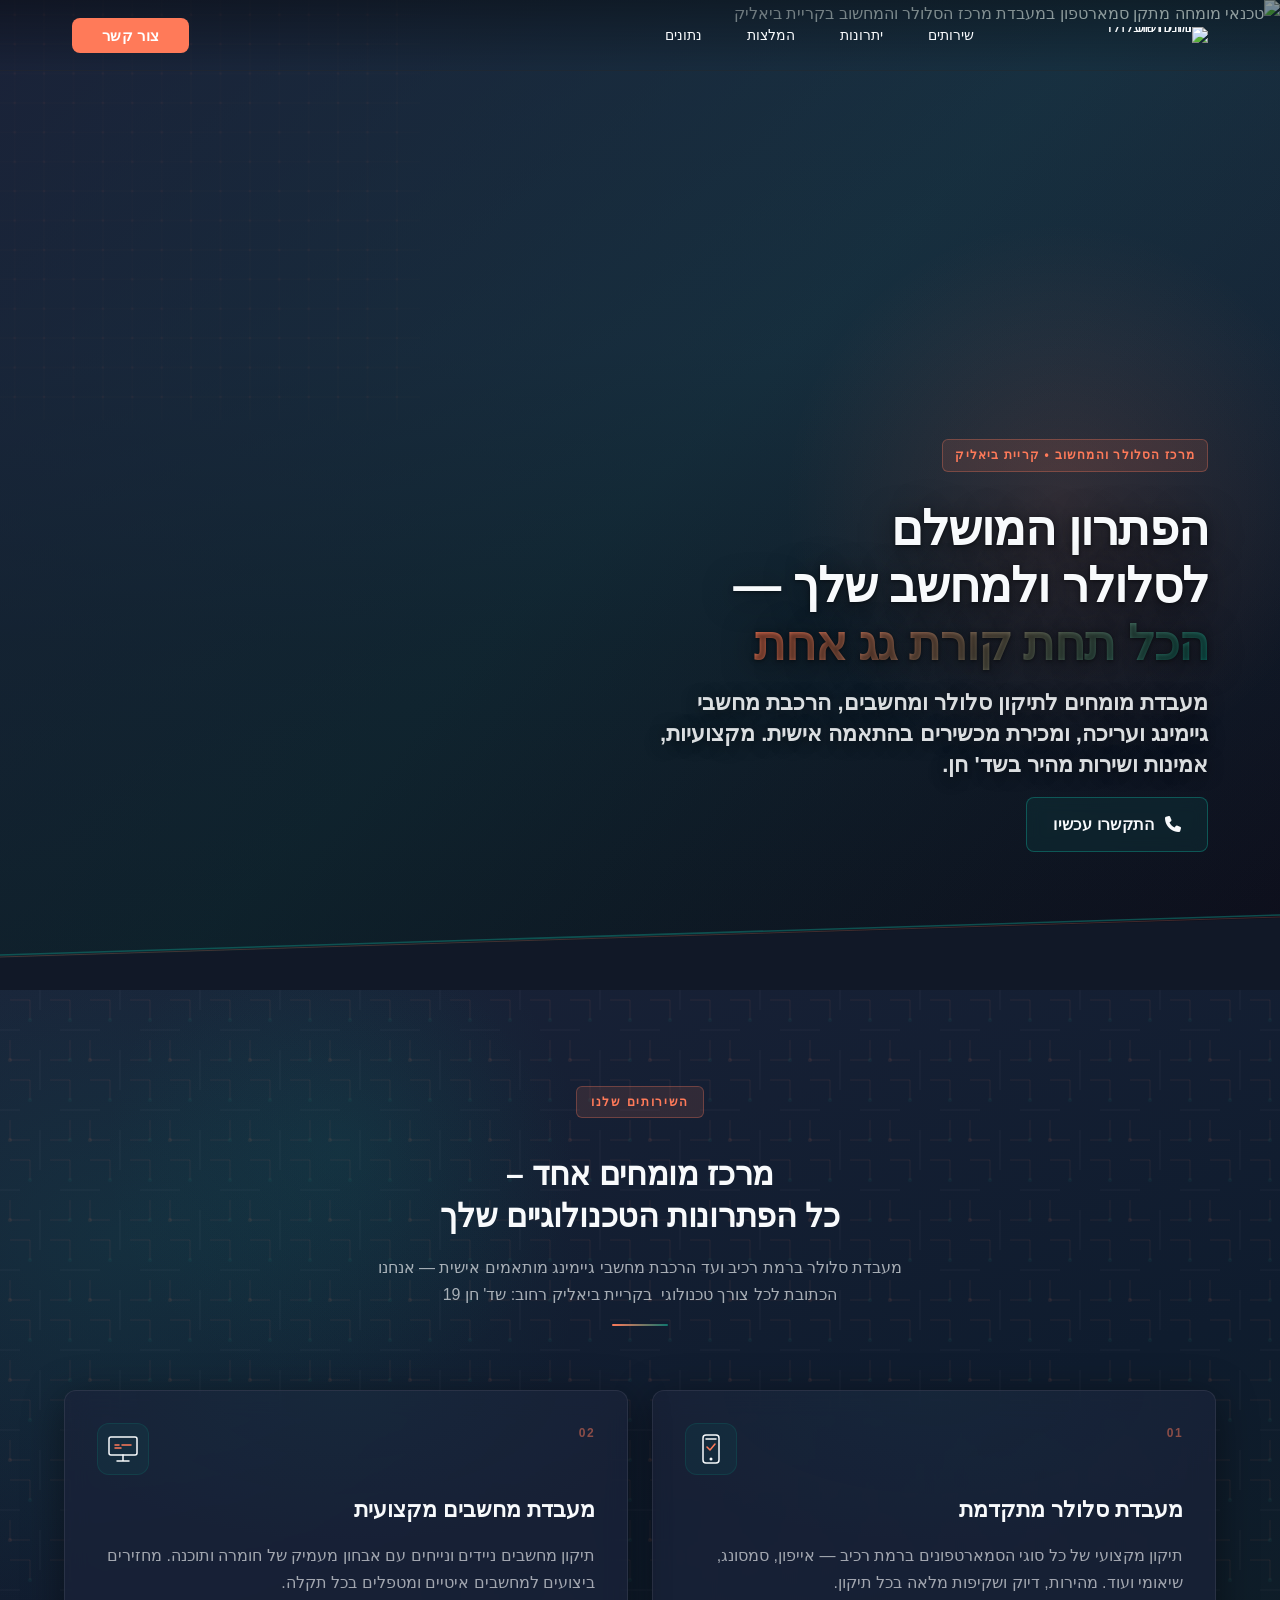
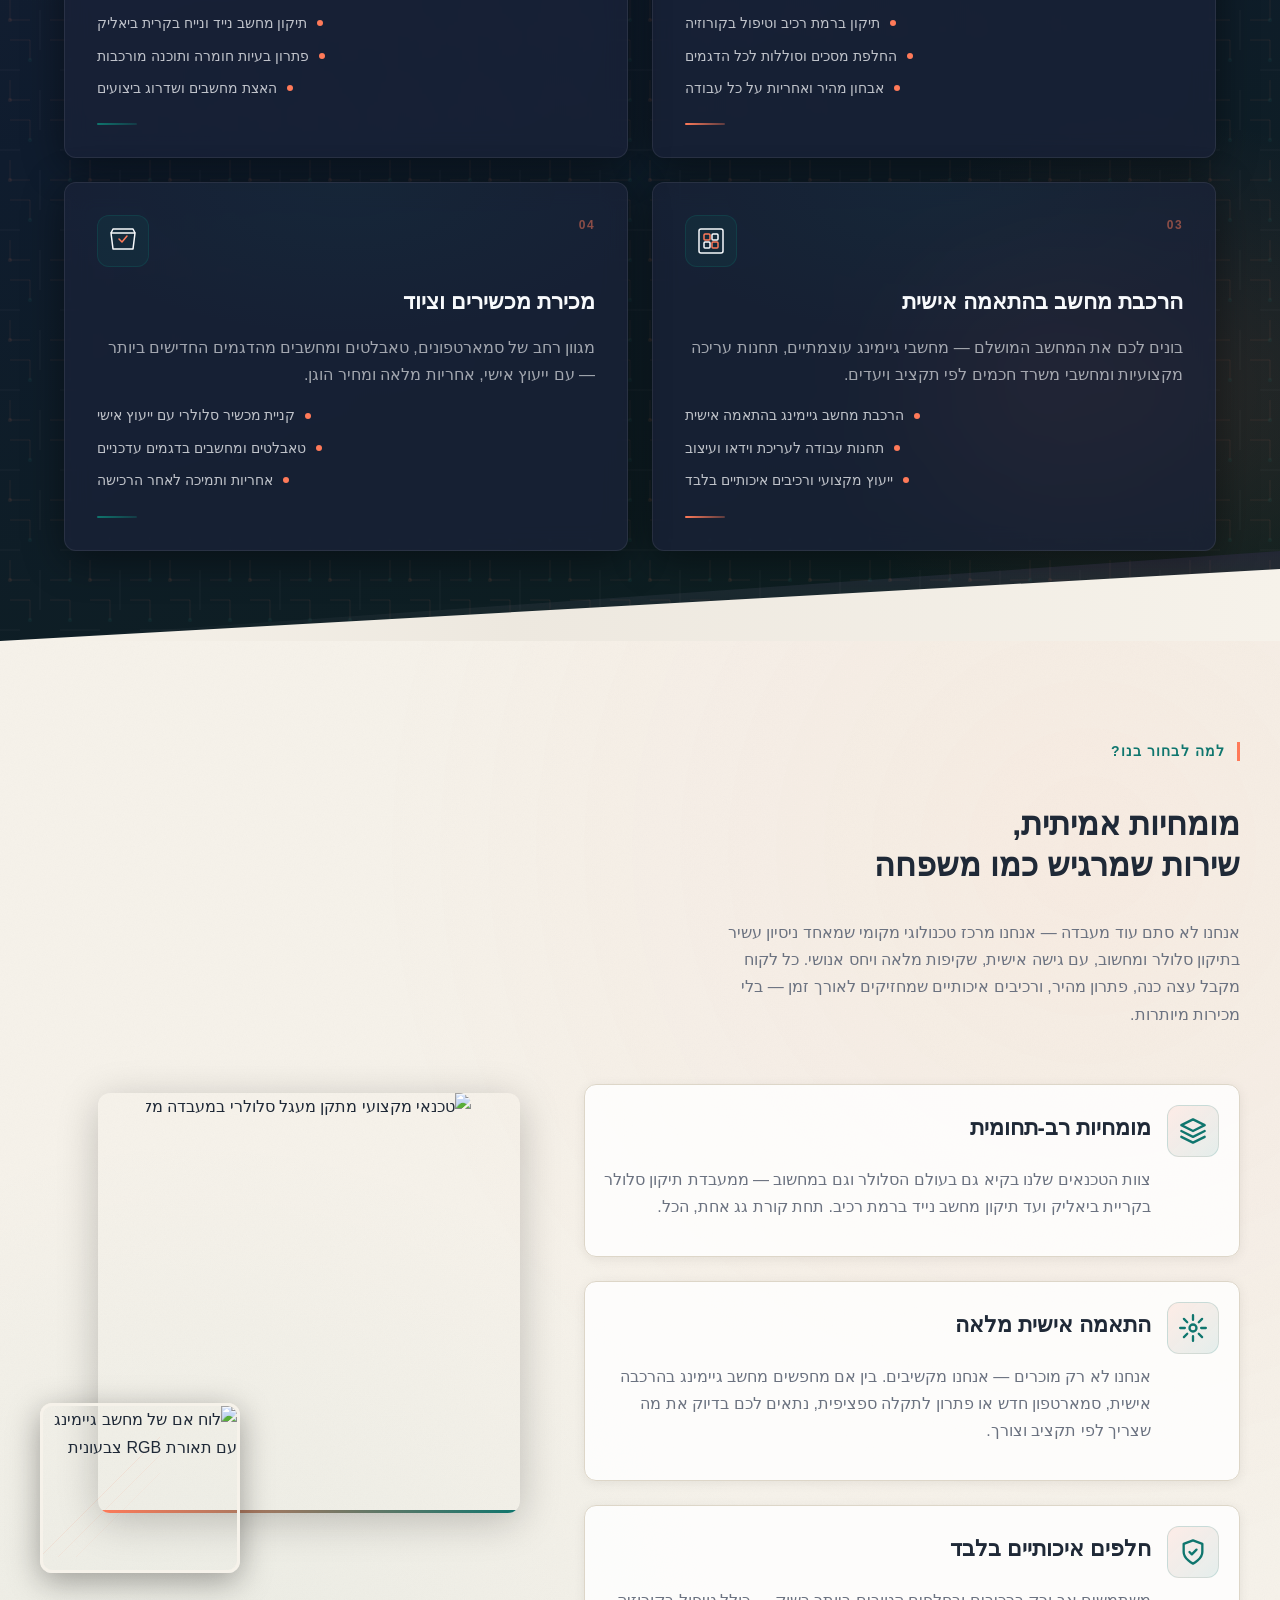
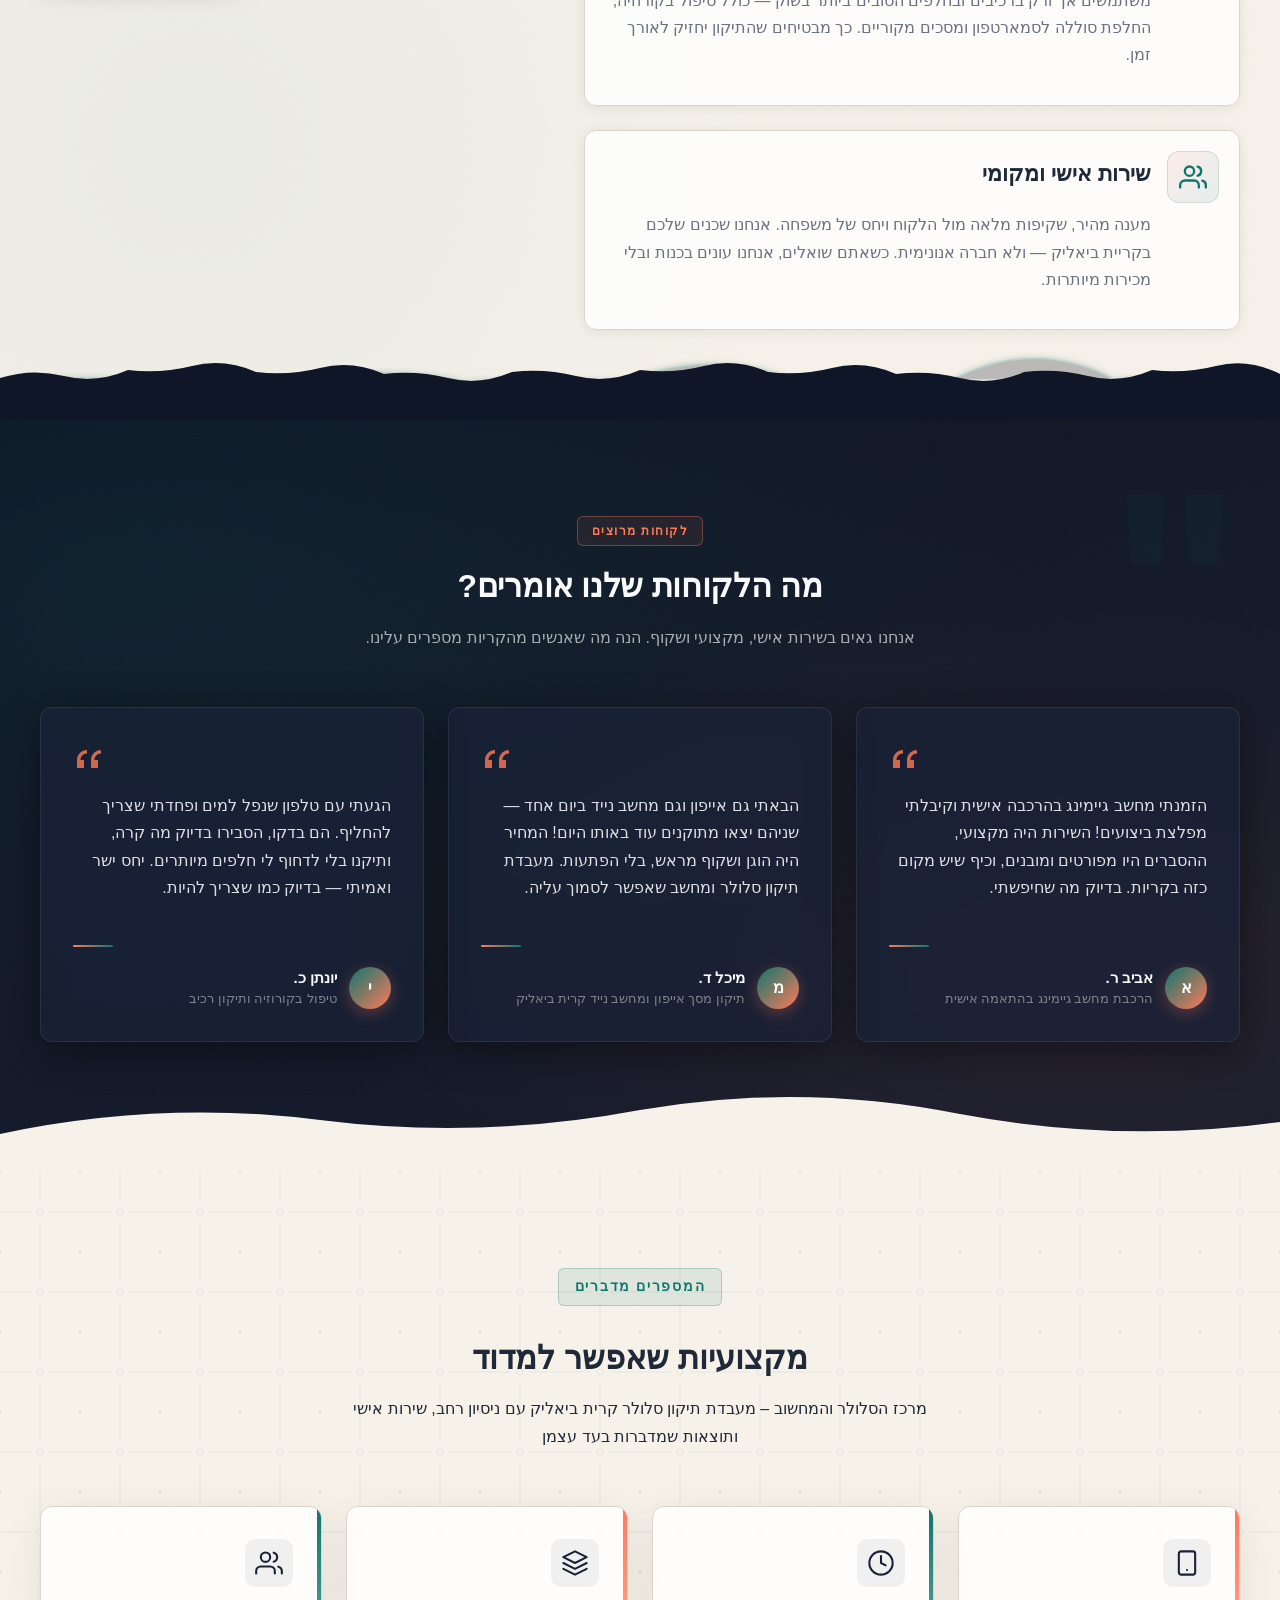
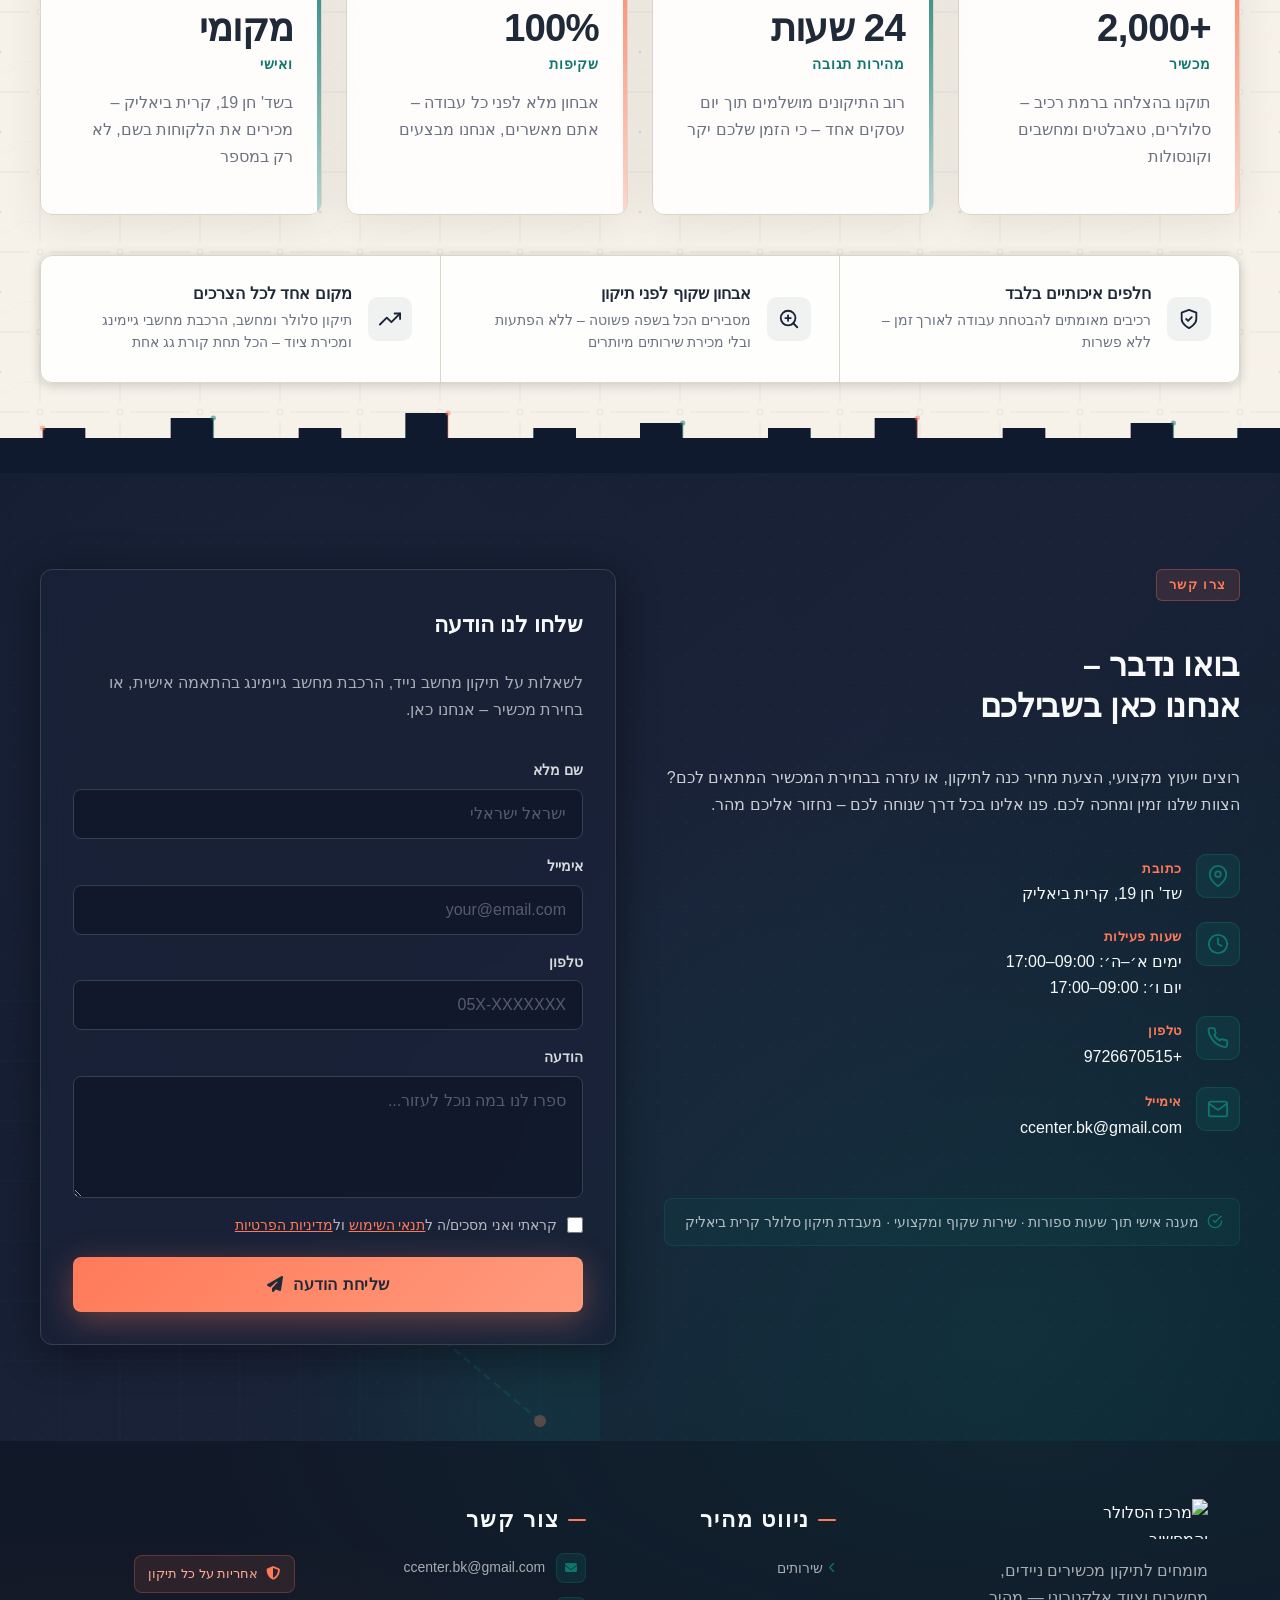
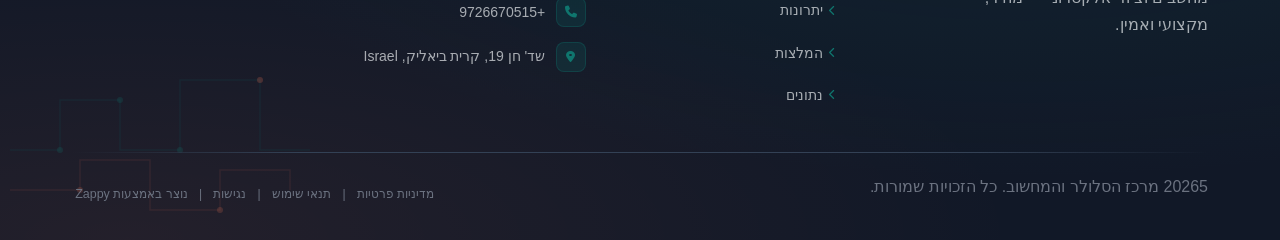
==== commit 3b14b857: "Incremental sync: 1 page(s) — update_text_width, update_text, delete_element" ====
--- a/index.html
+++ b/index.html
@@ -1553,7 +1553,7 @@
     <div class="footer-divider"></div>
     <!-- Bottom Bar -->
     <div class="footer-bottom">
-      <p class="footer-copy">© 2026 מרכז הסלולר והמחשוב. כל הזכויות שמורות.</p>
+      <p class="footer-copy" style="">20265 מרכז הסלולר והמחשוב. כל הזכויות שמורות.</p>
       <div class="footer-legal">
         <a href="/privacy">מדיניות פרטיות</a>
         <span class="legal-sep">|</span>
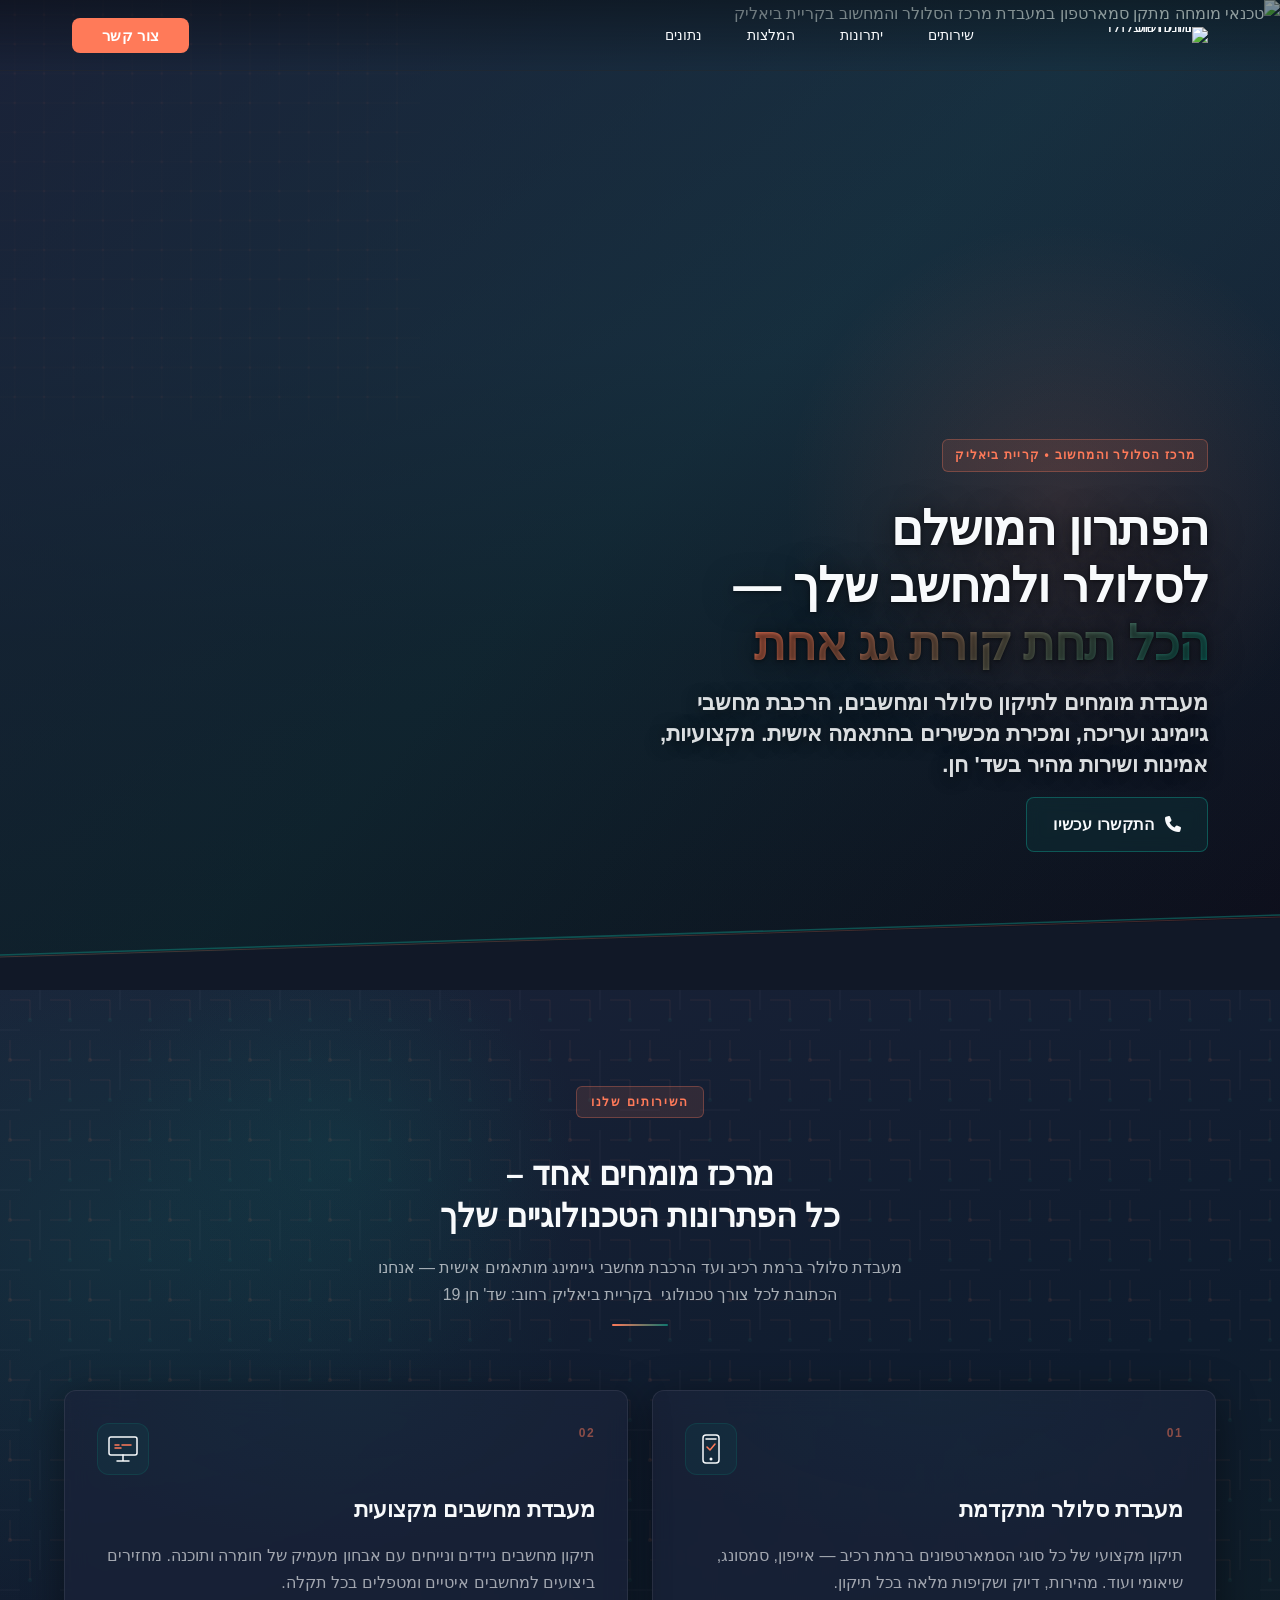
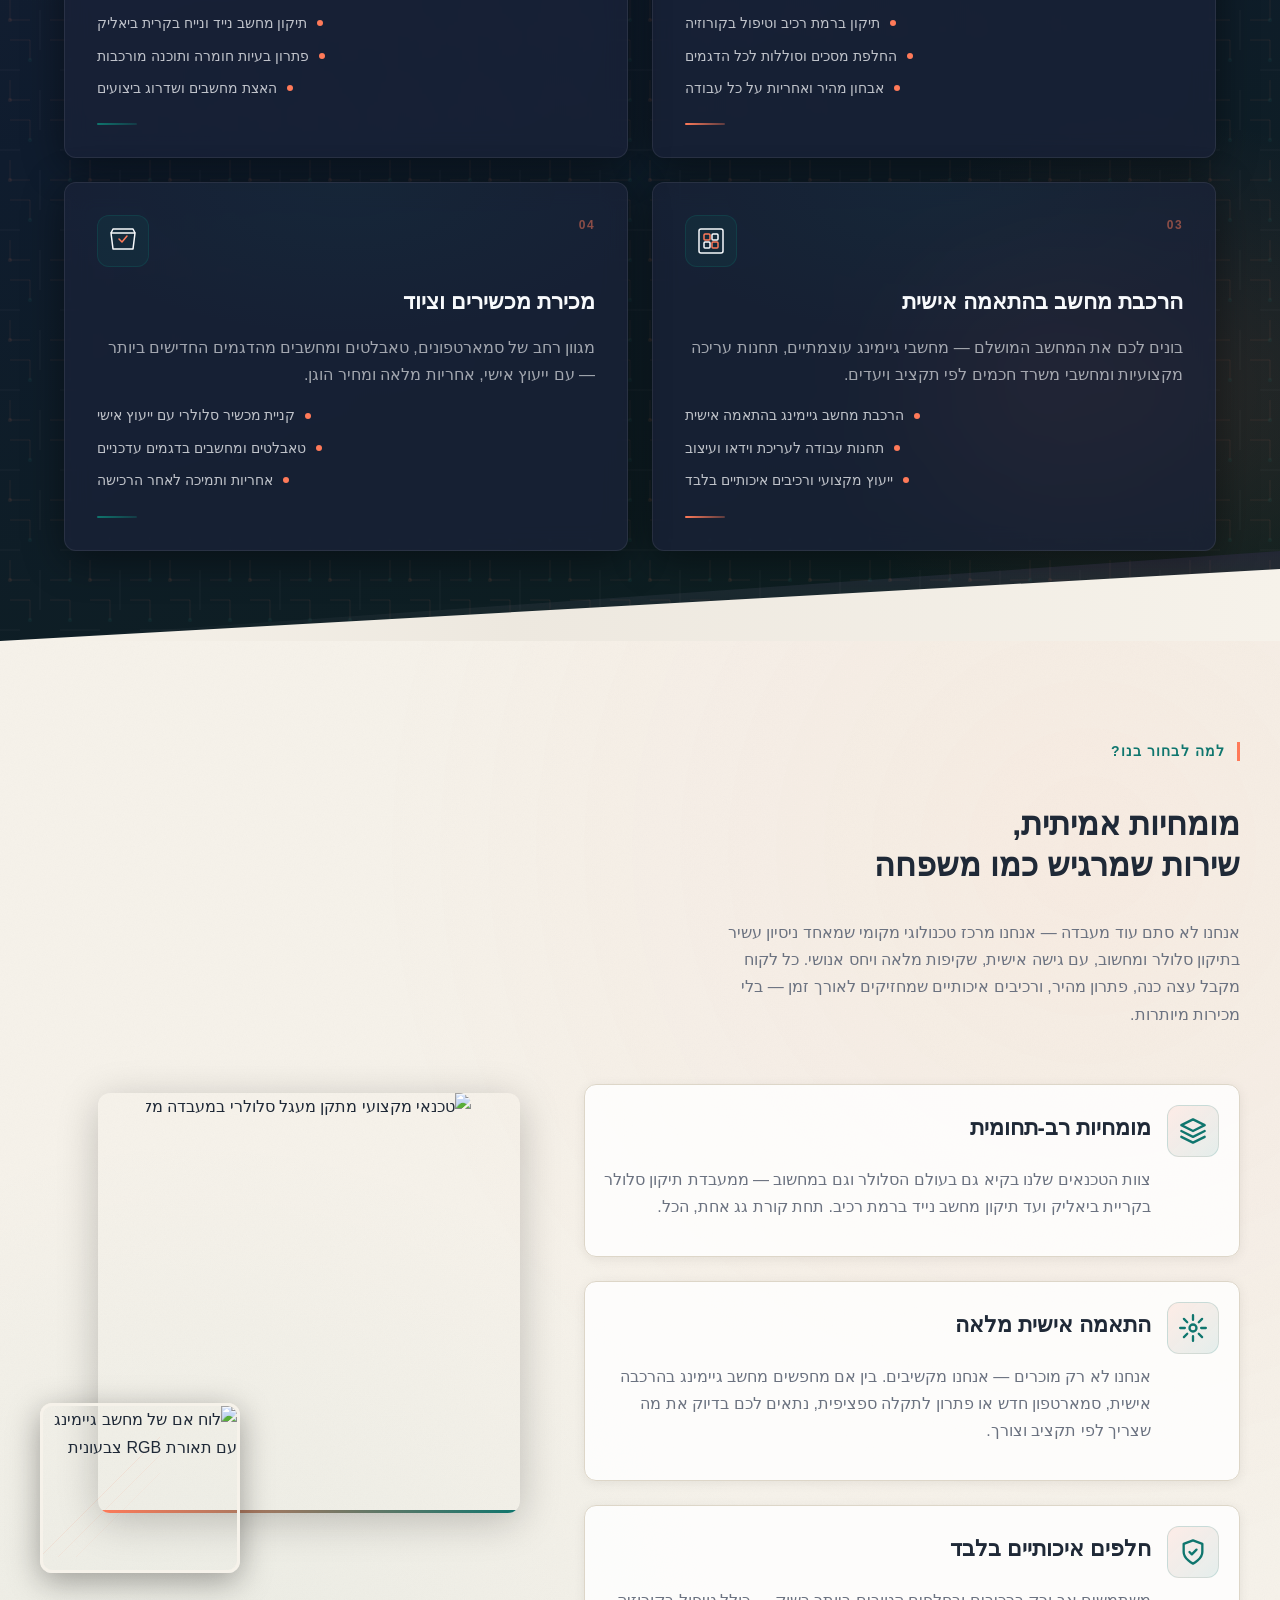
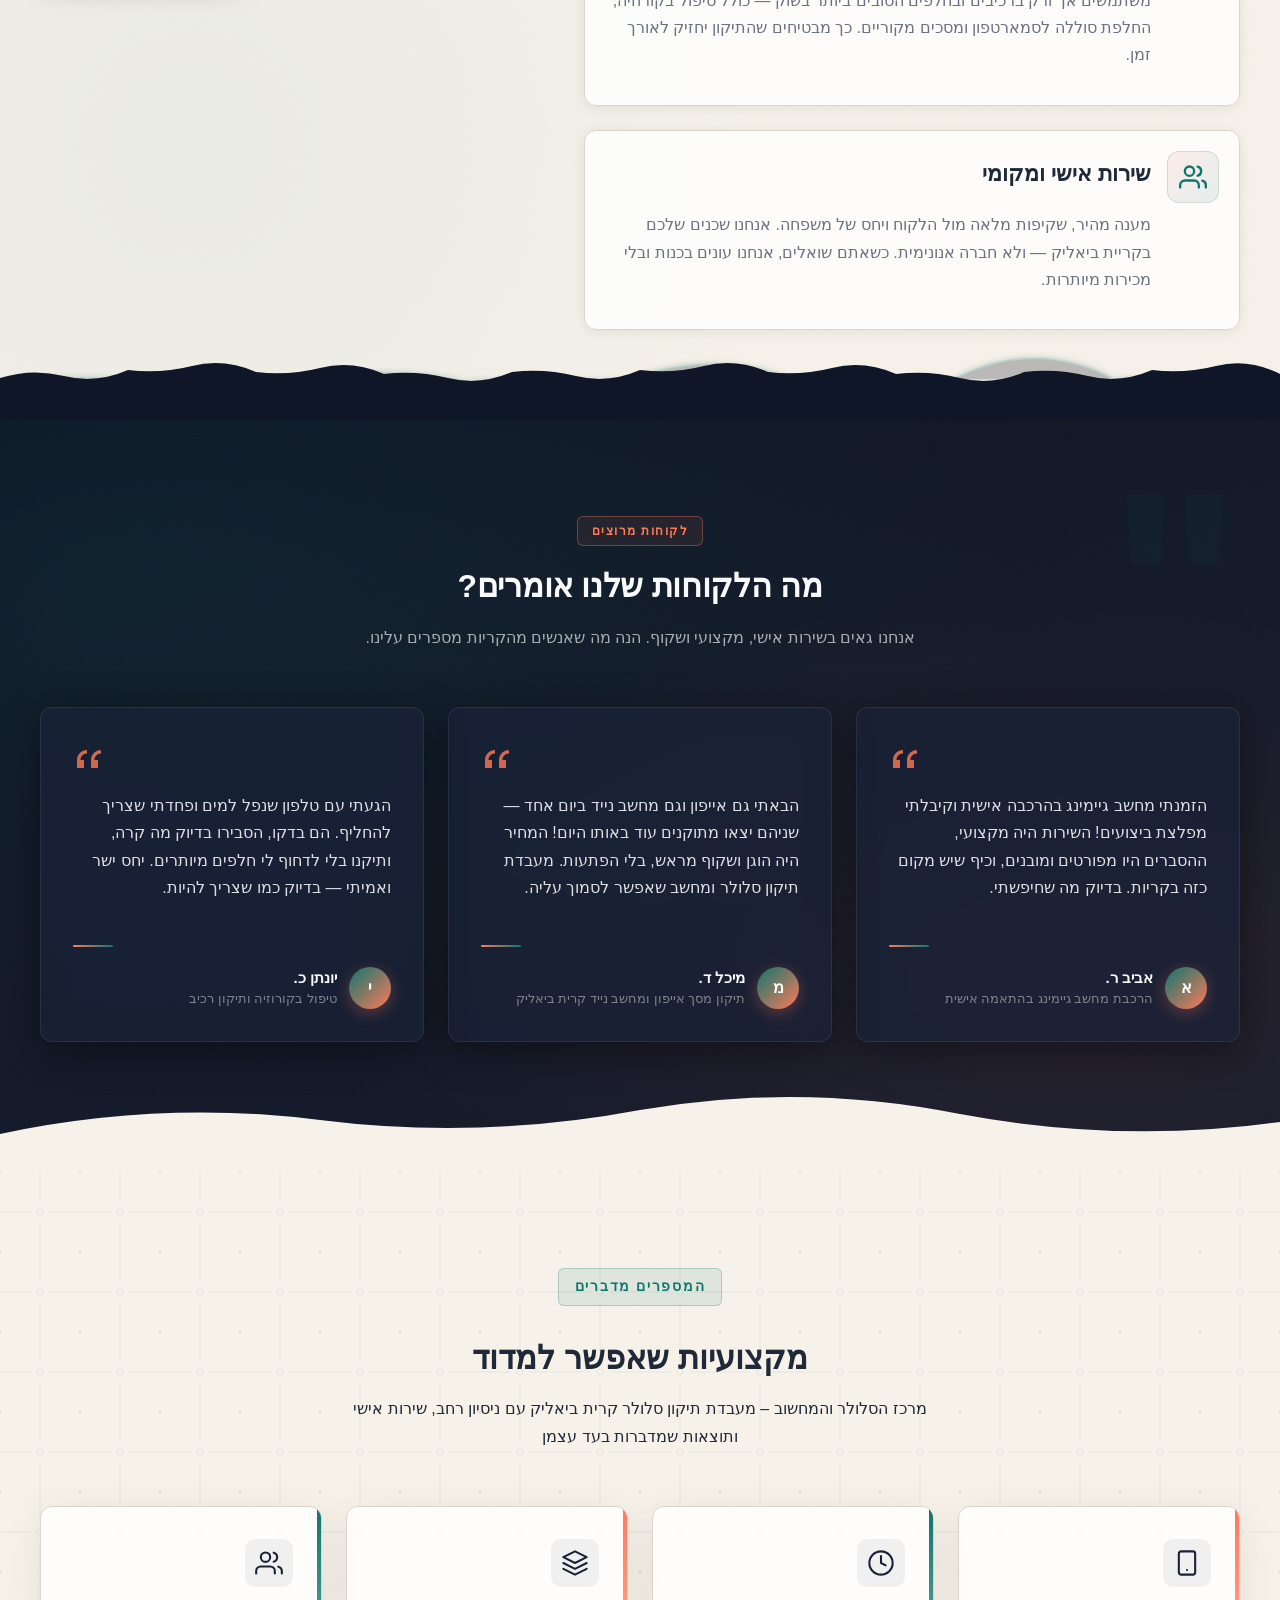
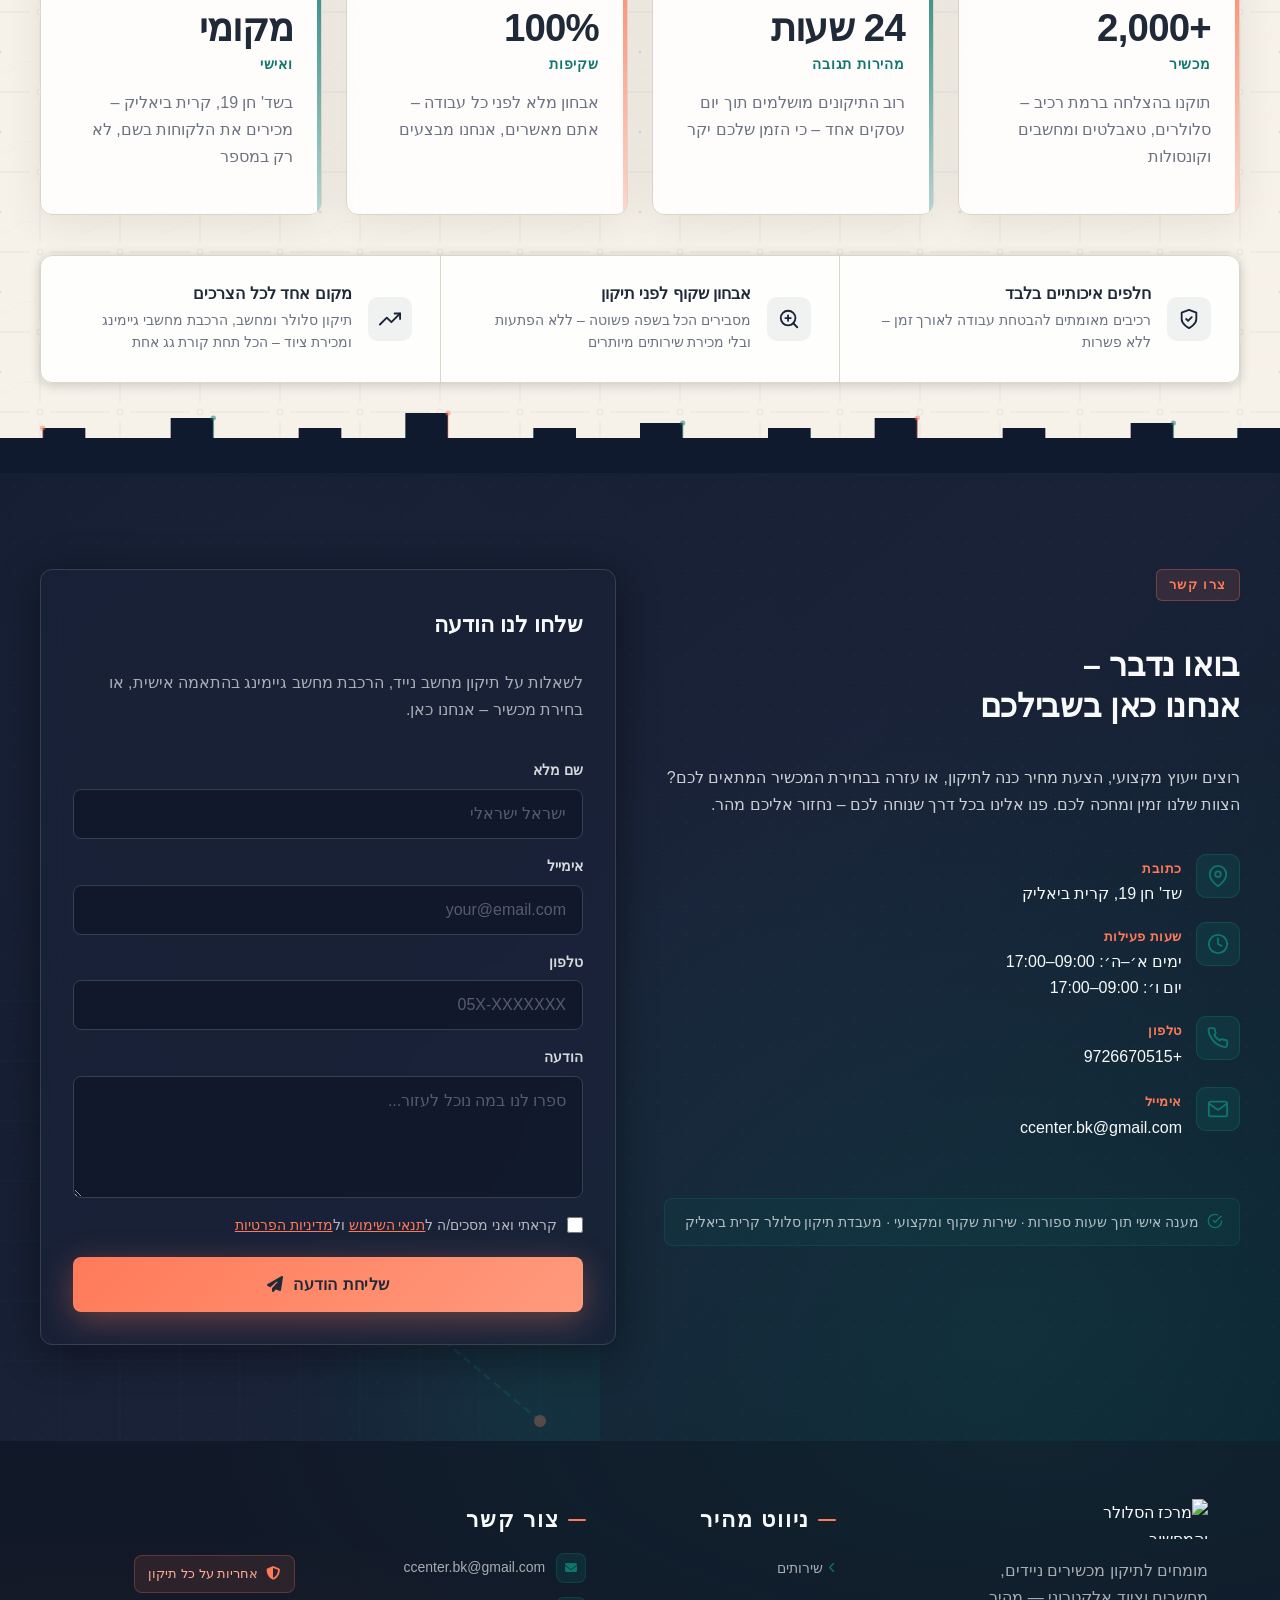
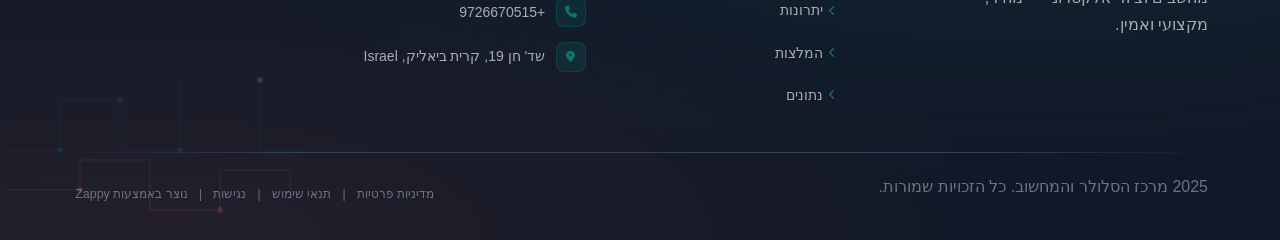
==== commit 55ffdc92: "Incremental sync: 1 page(s) — update_text" ====
--- a/index.html
+++ b/index.html
@@ -1553,7 +1553,7 @@
     <div class="footer-divider"></div>
     <!-- Bottom Bar -->
     <div class="footer-bottom">
-      <p class="footer-copy" style="">20265 מרכז הסלולר והמחשוב. כל הזכויות שמורות.</p>
+      <p class="footer-copy" style="">2025 מרכז הסלולר והמחשוב. כל הזכויות שמורות.</p>
       <div class="footer-legal">
         <a href="/privacy">מדיניות פרטיות</a>
         <span class="legal-sep">|</span>
